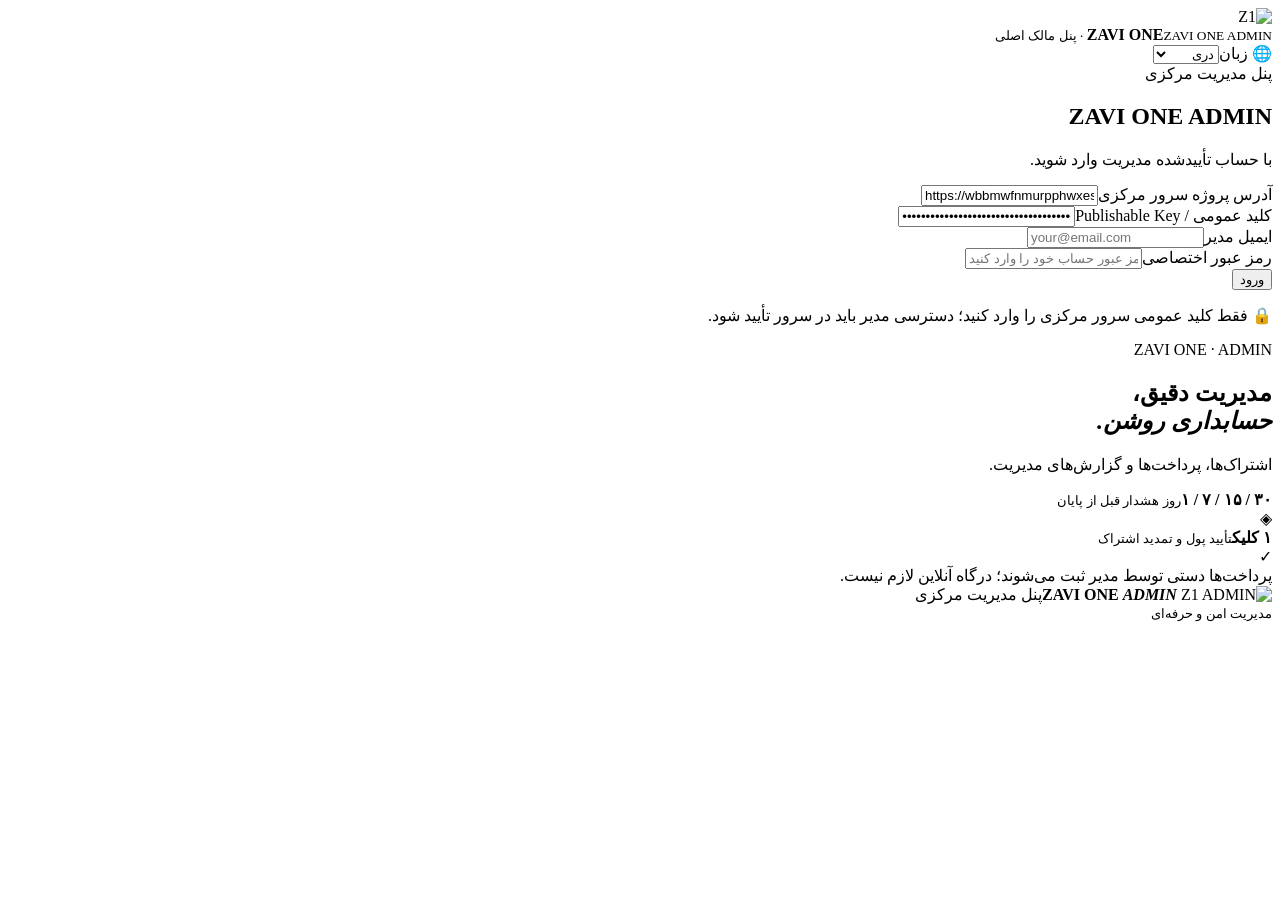
==== apps/admin/index.html @ d84efafa "Import primary ONE and ADMIN entrypoints, WhatsApp, warehouse, trial and Android wrapper sources" ====
<!doctype html><html lang="fa-AF" dir="rtl"><head><script id="zavi-early-language-v30">try{let l=localStorage.getItem("zavi_admin_language_v18");if(!["en","ps-AF","fa-AF"].includes(l))l="fa-AF";document.documentElement.lang=l;document.documentElement.dir=l==="en"?"ltr":"rtl";document.documentElement.setAttribute("data-zavi-lang",l)}catch(_){}</script><script id="zavi-theme-bootstrap-v29">try{document.documentElement.setAttribute("data-zavi-theme",localStorage.getItem("zavi_theme_preference_v29")==="dark"?"dark":"light")}catch(e){document.documentElement.setAttribute("data-zavi-theme","light")}</script><link rel="stylesheet" href="./zavi-i18n-v22.css?v=26.0"><meta charset="utf-8"><meta name="viewport" content="width=device-width,initial-scale=1,viewport-fit=cover"><meta name="theme-color" content="#06142d"><meta name="description" content="پنل مدیریت اشتراک ZAVI ONE برای مالک برند"><title>ZAVI ONE ADMIN | مدیریت اشتراک و درآمد</title><link rel="icon" href="./icon.png"><link rel="manifest" href="./manifest.webmanifest"><link rel="stylesheet" href="./style.css"><link rel="stylesheet" href="./graphic-v24-1.css?v=2416"><link rel="stylesheet" href="./zavi-graphic-refresh.css?v=3"><link rel="stylesheet" href="./neon-admin-v47.css?v=53-neon"><link rel="stylesheet" href="./zavi-android-v5-fix.css?v=8-visibility-corrected" data-zavi-mobile="v5">
<link rel="stylesheet" href="./zavi-android-v6-fix.css?v=8-login-base" data-zavi-mobile="v6">
<link rel="stylesheet" href="./zavi-android-v7-fix.css?v=7-modal-hidden" data-zavi-mobile="v7">
<style id="zavi-login-visibility-critical">[hidden],#modalBg[hidden],#appScreen[hidden],#authScreen[hidden]{display:none!important}#modalBg[hidden]{visibility:hidden!important;pointer-events:none!important}</style>
<link rel="stylesheet" href="./zavi-android-v8-login-fix.css?v=8-direct-login" data-zavi-mobile="v8">
<link rel="stylesheet" href="./zavi-admin-services-v15.css?v=15" media="all">
<link rel="stylesheet" href="./zavi-dark-executive-v18.css?v=18">
<link rel="stylesheet" href="./zavi-release-polish-v19.css?v=18.1"><link rel="stylesheet" href="./zavi-dark-executive-v23.css?v=23.1"><link rel="stylesheet" href="./zavi-theme-v29.css?v=29.0"><link rel="stylesheet" href="./zavi-final-light-v30.css?v=30.0"><link rel="stylesheet" href="./zavi-light-production-v31.css?v=31.0" />
<link rel="stylesheet" href="./zavi-light-hotfix-v32.css?v=32.0" />
<link rel="stylesheet" href="./zavi-light-finish-v33.css?v=33.1" />

<!-- V34 readable Arabic-script type (offline-safe local font fallback). -->
<link rel="preconnect" href="https://fonts.googleapis.com" crossorigin>
<link rel="preconnect" href="https://fonts.gstatic.com" crossorigin>
<link rel="stylesheet" href="https://fonts.googleapis.com/css2?family=Estedad:wght@400;500;600;700;800;900&family=Vazirmatn:wght@400;500;600;700;800;900&display=swap">
<link rel="stylesheet" href="./zavi-light-studio-v34.css?v=34.0">

<link rel="stylesheet" href="./zavi-signature-v35.css?v=35.0">
<link rel="stylesheet" href="./zavi-premium-v37.css?v=37.0"><link rel="stylesheet" href="./zavi-layout-contrast-v40.css?v=40.0"><link rel="stylesheet" href="./zavi-admin-v41-readable.css?v=41.2"><link rel="stylesheet" href="./zavi-studio-admin-v637.css?v=63.7"><link rel="stylesheet" href="./zavi-admin-polish-v638.css?v=63.8"><link rel="stylesheet" href="./zavi-admin-premium-v639.css?v=63.9"><link rel="stylesheet" href="./zavi-admin-finish-v640.css?v=64.0"><link rel="stylesheet" href="./zavi-admin-studio-v642.css?v=64.2"><link rel="stylesheet" href="./zavi-admin-comfort-v643.css?v=64.3"><link rel="stylesheet" href="./zavi-admin-experience-v645.css?v=64.5"><link rel="stylesheet" href="./zavi-v659-admin.css?v=65.9"><link rel="stylesheet" href="./zavi-admin-next-v1.css?v=1.0"><link rel="stylesheet" href="./zavi-admin-theme-v11.css?v=1.1">
<link rel="stylesheet" href="./zavi-admin-v143-a11y.css?v=1.4.3"><link rel="stylesheet" href="./zavi-admin-renewal-hotfix-v144.css?v=1.4.4"><link rel="stylesheet" href="./zavi-luxe-safe-v2.css?v=2.0"><link rel="stylesheet" href="./zavi-web-responsive-v1.css?v=20261024-1"><link rel="stylesheet" href="./zavi-entry-appearance.css"><link rel="stylesheet" href="./zavi-dual-command-v6605.css?v=source-parity-1"><link rel="stylesheet" href="./zavi-three-sizes-v6588.css?v=1"><link rel="stylesheet" href="./zavi-landscape-v6589.css?v=1"><link rel="stylesheet" href="./zavi-mobile-rescue-v6590.css?v=1"><link rel="stylesheet" href="./zavi-admin-ipad-v1438.css?v=1"><link rel="stylesheet" href="./zavi-admin-theme-congrats-v1440.css?v=1"><link rel="stylesheet" href="./zavi-clean-professional-v1458.css?v=1" data-zavi-preserve-features="true">
</head><body>
<div id="toast" aria-live="polite"></div>
<div id="authScreen" class="auth-wrapper"><section class="auth-card"><div class="auth-logo"><img src="./icon.png" alt="Z1"><div><strong>ZAVI <span>ONE</span></strong><small>ZAVI ONE ADMIN · پنل مالک اصلی</small></div></div><div class="admin-auth-language"><label for="zaviAdminAuthLanguage">🌐 <span>زبان</span></label><select id="zaviAdminAuthLanguage" class="zavi-language-picker" aria-label="زبان سیستم"><option value="fa-AF">دری</option><option value="ps-AF">پښتو</option><option value="en">English</option></select></div><div class="eyebrow">پنل مدیریت مرکزی</div><h1>ZAVI ONE ADMIN</h1><p class="hint">با حساب تأییدشده مدیریت وارد شوید.</p><div class="form-group"><label>آدرس پروژه سرور مرکزی</label><input id="cfgUrl" dir="ltr" type="url" placeholder="آدرس سرور اختصاصی"></div><div class="form-group"><label>کلید عمومی / Publishable Key</label><input id="cfgKey" dir="ltr" type="password" placeholder="sb_publishable_..."></div><div class="form-row"><div class="form-group"><label>ایمیل مدیر</label><input id="authEmail" dir="ltr" type="email" placeholder="your@email.com"></div><div class="form-group"><label for="authPassword">رمز عبور اختصاصی</label><input id="authPassword" dir="ltr" type="password" autocomplete="current-password" minlength="8" placeholder="رمز عبور حساب خود را وارد کنید"></div></div><button id="loginBtn" class="button primary full" type="button">ورود</button><div class="auth-actions"><button class="button ghost" type="button" id="resumeBtn" hidden>ادامه با حساب ذخیره‌شده</button><button class="button link" type="button" id="demoBtn" hidden>نسخه آزمایشی محلی</button></div><p class="security-note">🔒 فقط کلید عمومی سرور مرکزی را وارد کنید؛ دسترسی مدیر باید در سرور تأیید شود.</p></section><aside class="auth-promo"><div class="promo-glow"></div><div class="capsule">ZAVI ONE · ADMIN</div><h2>مدیریت دقیق،<br><em>حسابداری روشن.</em></h2><p>اشتراک‌ها، پرداخت‌ها و گزارش‌های مدیریت.</p><div class="promo-stat"><div><b>۳۰ / ۱۵ / ۷ / ۱</b><small>روز هشدار قبل از پایان</small></div><span>◈</span></div><div class="promo-stat"><div><b>۱ کلیک</b><small>تأیید پول و تمدید اشتراک</small></div><span>✓</span></div><div class="promo-footer">پرداخت‌ها دستی توسط مدیر ثبت می‌شوند؛ درگاه آنلاین لازم نیست.</div></aside></div>
<div id="appScreen" class="app-shell" hidden><aside class="sidebar"><div class="brand"><img src="./icon.png" alt="Z1"><div><strong>ZAVI <span>ONE</span></strong><small>ONE ADMIN</small></div></div><div class="zavi-v6-menu-scroll" role="region" aria-label="منوی قابل پیمایش">
<p class="sidebar-caption">پنل اختصاصی مدیریت برند</p><nav class="nav"><button data-page="overview" class="nav-item selected"><span>⌂</span> داشبورد</button><button data-page="customers" class="nav-item"><span>▣</span> مدیریت فروشگاه‌ها و اشتراک‌ها</button><button data-page="devices" class="nav-item"><span>▤</span> دستگاه‌های مشتریان</button><button data-page="support" class="nav-item"><span>☏</span> پشتیبانی و تیکت‌ها</button><button data-page="payments" class="nav-item"><span>▣</span> سوابق تمدید</button><button data-page="finance" class="nav-item"><span>▥</span> حسابداری درآمد</button><button data-page="activity" class="nav-item"><span>◷</span> پیگیری و فعالیت‌ها</button><button data-page="health" class="nav-item"><span>♡</span> وضعیت و سلامت سیستم</button><button type="button" id="z24NavOpen" class="nav-item" hidden><span>♧</span> کنترول حساب‌ها و بازیابی رمز</button><button data-page="brand" class="nav-item"><span>♛</span> مدیریت برند</button><button data-page="security" class="nav-item"><span>♙</span> امنیت و دسترسی</button><button data-page="settings" class="nav-item"><span>⚙</span> تنظیمات</button></nav>
</div>
<div class="sidebar-bottom"><div class="zavi-side-secure"><span class="zavi-shield">✓</span><div><b>پنل مدیریت امن</b><small>دسترسی با تأیید سرور</small></div></div><div class="role-badge">◉ &nbsp; حساب مدیر تأییدشده</div><small id="sidebarEmail"></small><button class="logout-btn" id="logoutBtn">خروج از پنل</button></div></aside>
<div class="workspace"><header class="topbar"><div class="top-right"><button id="mobileMenu" class="mobile-menu" type="button">☰</button><div class="breadcrumbs">ZAVI ONE ADMIN <span>›</span> <b id="pageCrumb">نمای کلی</b></div></div><div class="top-actions"><button type="button" class="z11-top-theme" id="z11ThemeToggle" title="تغییر حالت روشن و تیره" aria-label="تغییر حالت روشن و تیره">☀</button><label class="zavi-language-switch" aria-label="Language / زبان / ژبه"><span>🌐</span><select id="zaviAdminLanguage" aria-label="Language"><option value="fa-AF">دری</option><option value="ps-AF">پښتو</option><option value="en">English</option></select></label><span class="live-status"><i></i> <span id="connectionStatus">متصل</span></span><button id="refreshBtn" class="icon-btn" title="تازه‌سازی">↻</button><div class="avatar">Z</div></div></header><main id="view" aria-live="polite"></main><footer>© ZAVI ONE · پنل مدیریت مرکزی · تاریخ امروز: <span id="footerDate"></span></footer></div></div>
<div class="admin-drawer-scrim" id="adminDrawerScrim" hidden></div><nav class="admin-mobile-nav" aria-label="ناوبری موبایل" hidden>
<button type="button" data-page="overview">⌂<span>داشبورد</span></button><button type="button" data-page="customers">▣<span>فروشگاه‌ها</span></button><button type="button" data-page="payments">♛<span>اشتراک‌ها</span></button><button type="button" data-page="support">☏<span>پشتیبانی</span></button><button type="button" id="adminMoreBtn">☰<span>بیشتر</span></button></nav>
<div id="zaviAdminSplash" class="zavi-admin-splash" role="status" aria-live="polite" aria-label="در حال بازشدن ZAVI ONE ADMIN">
 <div class="splash-glow"></div><div class="splash-content"><img src="./z1-admin-official.jpg" alt="Z1 ADMIN" width="128" height="128">
 <strong>ZAVI ONE <em>ADMIN</em></strong><span>پنل مدیریت مرکزی</span><div class="splash-progress"><i></i></div><small>مدیریت امن و حرفه‌ای</small></div>
</div>
<div id="modalBg" class="modal-bg" hidden aria-hidden="true"><section class="modal-card" role="dialog" aria-modal="true" aria-labelledby="modalTitle"><header class="modal-head"><div><span class="eyebrow">ZAVI ONE ADMIN</span><h2 id="modalTitle">تمدید اشتراک مشتری</h2></div><button id="modalClose" class="close-modal">×</button></header><div id="modalBody"></div></section></div>
<script src="./app.js?v=53-dual-cal-v10" defer></script><script src="./receipt-ui.js" defer></script><script src="./admin-portal.js?v=1.4.3-portal" defer></script><script src="./account-control.js?v=1.4.3-stable" defer></script><script src="./device-admin.js?v=52" defer></script><script src="./zavi-admin-services-v15.js?v=15" defer></script><script>if('serviceWorker' in navigator){window.addEventListener('load',()=>navigator.serviceWorker.register('./sw.js').catch(()=>{}))}</script><script src="./zavi-locales-v19.js?v=20.0" defer></script><script src="./zavi-legacy-locale-v19.js?v=20.0" defer></script><script src="./zavi-i18n-v27.js?v=28.0" defer></script><script src="./zavi-i18n-v12-dictionary.js?v=1.2" defer></script><script src="./zavi-i18n-v6541-verified.js?v=1.3" defer></script>
<script src="./zavi-i18n-v22.js?v=1.3" defer></script><script src="./zavi-auto-update-v18.js?v=18" defer></script><script src="./zavi-dual-calendar-v22.js?v=28.0" defer></script><script src="./zavi-theme-v29.js?v=29.0" defer></script>
<script src="./zavi-admin-v41-mobile-tables.js?v=41.1" defer></script><script src="./zavi-update-center-v643.js?v=64.3" defer></script><script src="./zavi-display-digits-v645.js?v=64.5" defer></script><script src="./zavi-admin-next-v1.js?v=1.0" defer></script><script src="./zavi-admin-theme-v11.js?v=1.1" defer></script><script src="./zavi-admin-service-whatsapp-v139.js?v=1.3.9" defer></script><script defer src="./zavi-admin-v140-ui-fixes.js?v=1.4.0"></script><script defer src="./zavi-admin-recovery-v141.js?v=1.4.2"></script><script defer src="./zavi-luxe-safe-v2.js?v=2.0"></script><script defer src="./zavi-web-responsive-v1.js?v=20261024-1"></script><script defer src="./zavi-three-sizes-v6588.js?v=1" data-zavi-app="admin"></script><script defer src="./zavi-landscape-v6589.js?v=1"></script><script defer src="./zavi-mobile-rescue-v6590.js?v=1"></script><script defer src="./zavi-admin-ipad-v1438.js?v=1"></script><script defer src="./zavi-admin-trial7-restored.js?v=1"></script><script defer src="./zavi-admin-renewal-v1439.js?v=1"></script><script defer src="./zavi-admin-congratulations-v1440.js?v=1"></script><script defer src="./zavi-admin-command-v1441.js?v=1"></script><script defer src="./zavi-dual-command-v6605.js?v=source-parity-1" data-zavi-command-app="admin"></script><link rel="stylesheet" href="./zavi-admin-showcase-v1459.css?v=1" data-zavi-showcase="true">
</body></html>
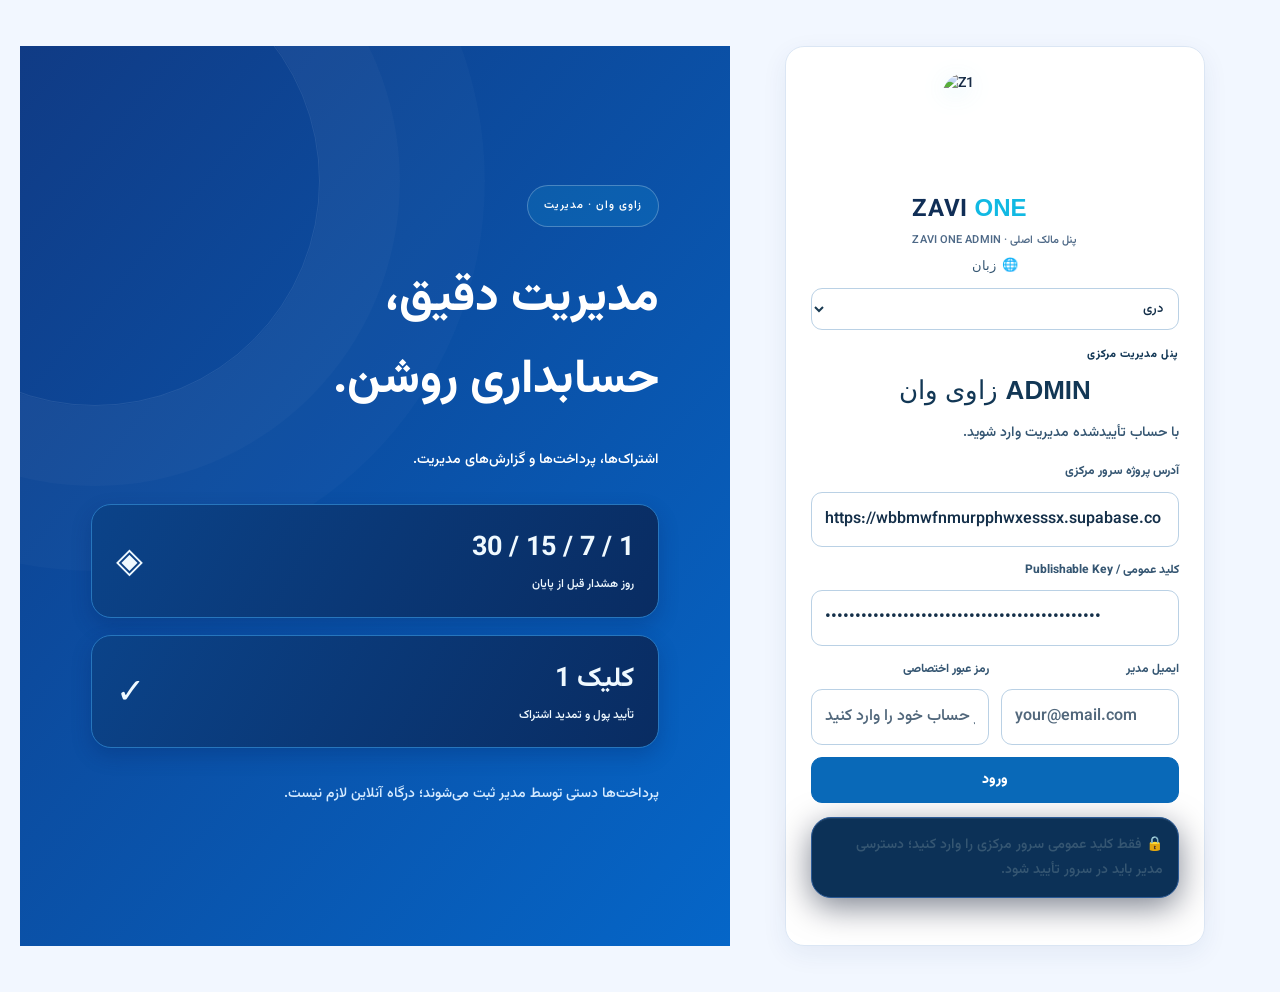
==== commit 6e305c41: "Phase 2: load shared Supabase access and i18n modules in ONE and ADMIN" ====
--- a/apps/admin/index.html
+++ b/apps/admin/index.html
@@ -36,4 +36,5 @@
 <script src="./app.js?v=53-dual-cal-v10" defer></script><script src="./receipt-ui.js" defer></script><script src="./admin-portal.js?v=1.4.3-portal" defer></script><script src="./account-control.js?v=1.4.3-stable" defer></script><script src="./device-admin.js?v=52" defer></script><script src="./zavi-admin-services-v15.js?v=15" defer></script><script>if('serviceWorker' in navigator){window.addEventListener('load',()=>navigator.serviceWorker.register('./sw.js').catch(()=>{}))}</script><script src="./zavi-locales-v19.js?v=20.0" defer></script><script src="./zavi-legacy-locale-v19.js?v=20.0" defer></script><script src="./zavi-i18n-v27.js?v=28.0" defer></script><script src="./zavi-i18n-v12-dictionary.js?v=1.2" defer></script><script src="./zavi-i18n-v6541-verified.js?v=1.3" defer></script>
 <script src="./zavi-i18n-v22.js?v=1.3" defer></script><script src="./zavi-auto-update-v18.js?v=18" defer></script><script src="./zavi-dual-calendar-v22.js?v=28.0" defer></script><script src="./zavi-theme-v29.js?v=29.0" defer></script>
 <script src="./zavi-admin-v41-mobile-tables.js?v=41.1" defer></script><script src="./zavi-update-center-v643.js?v=64.3" defer></script><script src="./zavi-display-digits-v645.js?v=64.5" defer></script><script src="./zavi-admin-next-v1.js?v=1.0" defer></script><script src="./zavi-admin-theme-v11.js?v=1.1" defer></script><script src="./zavi-admin-service-whatsapp-v139.js?v=1.3.9" defer></script><script defer src="./zavi-admin-v140-ui-fixes.js?v=1.4.0"></script><script defer src="./zavi-admin-recovery-v141.js?v=1.4.2"></script><script defer src="./zavi-luxe-safe-v2.js?v=2.0"></script><script defer src="./zavi-web-responsive-v1.js?v=20261024-1"></script><script defer src="./zavi-three-sizes-v6588.js?v=1" data-zavi-app="admin"></script><script defer src="./zavi-landscape-v6589.js?v=1"></script><script defer src="./zavi-mobile-rescue-v6590.js?v=1"></script><script defer src="./zavi-admin-ipad-v1438.js?v=1"></script><script defer src="./zavi-admin-trial7-restored.js?v=1"></script><script defer src="./zavi-admin-renewal-v1439.js?v=1"></script><script defer src="./zavi-admin-congratulations-v1440.js?v=1"></script><script defer src="./zavi-admin-command-v1441.js?v=1"></script><script defer src="./zavi-dual-command-v6605.js?v=source-parity-1" data-zavi-command-app="admin"></script><link rel="stylesheet" href="./zavi-admin-showcase-v1459.css?v=1" data-zavi-showcase="true">
+<script defer src="../../packages/shared/database/supabase-config.js" data-zavi-shared="database"></script><script defer src="../../packages/shared/security/access-contract.js" data-zavi-shared="security"></script><script defer src="../../packages/shared/i18n/language-core.js" data-zavi-shared="i18n"></script>
 </body></html>
--- a/apps/admin/zavi-i18n-v22.css
+++ b/apps/admin/zavi-i18n-v22.css
@@ -0,0 +1,42 @@
+/* V22 readable RTL/LTR typography — no external requests, safe offline. */
+html[data-zavi-lang="fa-AF"],html[data-zavi-lang="ps-AF"]{direction:rtl}
+html[data-zavi-lang="fa-AF"] body,html[data-zavi-lang="fa-AF"] :is(button,input,select,textarea,h1,h2,h3,h4,h5,p,label,span,a,th,td){font-family:Tahoma,"Noto Sans Arabic","Segoe UI",Arial,sans-serif!important;font-size-adjust:from-font;letter-spacing:0!important}
+html[data-zavi-lang="ps-AF"] body,html[data-zavi-lang="ps-AF"] :is(button,input,select,textarea,h1,h2,h3,h4,h5,p,label,span,a,th,td){font-family:"Noto Naskh Arabic",Tahoma,"Noto Sans Arabic",Arial,sans-serif!important;letter-spacing:0!important}
+html[data-zavi-lang="fa-AF"] :is(button,input,select,textarea,p,label,span,th,td,a),html[data-zavi-lang="ps-AF"] :is(button,input,select,textarea,p,label,span,th,td,a){line-height:1.85!important}
+html[data-zavi-lang="fa-AF"] :is(button,input,select,textarea),html[data-zavi-lang="ps-AF"] :is(button,input,select,textarea){min-height:35px}
+html[data-zavi-lang="ps-AF"] :is(p,span,a,td,label,button){line-height:2.05!important}
+html[data-zavi-lang="en"] :is(button,input,select,textarea,h1,h2,h3,p,label,span,a,td,th){font-family:"Segoe UI",system-ui,Arial,sans-serif!important;line-height:1.55}
+html[data-zavi-lang="en"]{direction:ltr}
+html[data-zavi-lang="fa-AF"] .card,html[data-zavi-lang="ps-AF"] .card{word-break:normal;overflow-wrap:break-word}
+html[data-zavi-lang="ps-AF"] :is(.nav-item,.nav-btn,.btn,.button),html[data-zavi-lang="fa-AF"] :is(.nav-item,.nav-btn,.btn,.button){font-size:max(14px,1em)}
+.zavi-date-chip{display:flex;gap:6px;align-items:center;flex-wrap:wrap;max-width:100%;font-size:12px}
+.zavi-date-chip .zavi-date-part{display:flex;gap:6px;align-items:center;border-radius:10px;padding:5px 8px;border:1px solid rgba(88,203,250,.4);white-space:nowrap}
+.zavi-date-chip [dir="auto"]{unicode-bidi:isolate}
+@media(max-width:720px){.zavi-date-chip{font-size:11px;max-width:100%}html[data-zavi-lang="ps-AF"] body{font-size:15px}}
+
+/* V24 typography: prefer legible Arabic UI faces on supported devices. */
+html[data-zavi-lang="fa-AF"] body{font-family:"Noto Sans Arabic UI","Noto Sans Arabic",Tahoma,Arial,sans-serif!important;font-size:15px;}
+html[data-zavi-lang="ps-AF"] body{font-family:"Noto Naskh Arabic","Noto Sans Arabic",Tahoma,Arial,sans-serif!important;font-size:16px;}
+html[data-zavi-lang="fa-AF"] :is(button,select,input,textarea),html[data-zavi-lang="ps-AF"] :is(button,select,input,textarea){letter-spacing:normal!important;min-height:40px;}
+html[data-zavi-lang="fa-AF"] :is(p,button,label,td,th),html[data-zavi-lang="ps-AF"] :is(p,button,label,td,th){line-height:1.85!important;}
+html[data-zavi-lang="ps-AF"] :is(p,span,button,label,td,th){line-height:2!important;}
+html[data-zavi-lang="en"] body{font-family:Inter,"Segoe UI",Arial,system-ui,sans-serif!important;}
+
+/* International LTR and Pashto controls; scoped to the existing theme. */
+html[data-zavi-lang="en"] #z24Root{direction:ltr!important;text-align:left!important}
+html[data-zavi-lang="en"] #z24Root :is(.v24-table,th,td){text-align:left!important}
+html[data-zavi-lang="en"] :is(.zavi-date-chip,.zavi-date-settings){direction:ltr}
+html[data-zavi-lang="en"] :is(.card,.panel,.settings-card){text-align:start}
+html[data-zavi-lang="fa-AF"] #z24Root,html[data-zavi-lang="ps-AF"] #z24Root{direction:rtl!important}
+html[data-zavi-lang="en"] input:is([type="tel"],[type="email"],[type="url"],[type="number"]){direction:ltr}
+.zavi-dual-inline{display:inline-flex;gap:.4em;flex-wrap:wrap;align-items:center;unicode-bidi:isolate;max-width:100%}
+.zavi-dual-inline small{opacity:.78;font-size:.78em}
+.zavi-date-preview{display:block;font-size:12px;line-height:1.7;padding:5px 8px;margin-top:5px;border-radius:9px;color:inherit;border:1px solid rgba(88,203,250,.32);background:rgba(93,181,229,.07);direction:auto}
+.zavi-date-settings{display:flex;align-items:center;justify-content:space-between;flex-wrap:wrap;gap:12px;margin-bottom:12px}
+.zavi-date-settings p{margin:0}
+
+/* V26: language selector is accessible directly in the ADMIN login card. */
+.admin-auth-language{display:flex;justify-content:center;align-items:center;gap:10px;flex-wrap:wrap;margin:4px 0 15px;font-size:13px}
+.admin-auth-language label{display:inline-flex;gap:6px;align-items:center}
+.admin-auth-language select{min-width:135px;min-height:38px;padding:6px 11px;border-radius:10px;border:1px solid rgba(123,190,246,.42);background:#11325a;color:#eaf9ff;outline-offset:2px}
+html[data-zavi-lang=en] .admin-auth-language{direction:ltr}
--- a/apps/admin/style.css
+++ b/apps/admin/style.css
@@ -0,0 +1,50 @@
+:root{--navy:#073d61;--navy2:#092d50;--cyan:#06b5ca;--line:#e5edf5;--bg:#f4f8fc;--ink:#16304a;--muted:#71839a;--soft:#e9f8fa;--shadow:0 14px 45px rgba(25,60,92,.09)}*{box-sizing:border-box}body{margin:0;background:var(--bg);color:var(--ink);font-family:Tahoma,"Noto Sans Arabic",Arial,sans-serif;font-size:14px}button,input,select,textarea{font:inherit}button{cursor:pointer}button:disabled{opacity:.5;cursor:not-allowed}[hidden]{display:none!important}input,select,textarea{width:100%;border:1px solid #d9e5ef;border-radius:12px;padding:12px 13px;background:#fff;outline:none;color:var(--ink)}input:focus,select:focus,textarea:focus{border-color:#22c2cd;box-shadow:0 0 0 3px rgba(0,189,209,.12)}.auth-wrapper{min-height:100vh;display:grid;grid-template-columns:minmax(300px,530px) minmax(270px,1fr);gap:0;background:#fff}.auth-card{max-width:530px;width:100%;padding:clamp(28px,5vw,70px);margin:auto}.auth-logo,.brand{display:flex;align-items:center;gap:12px;direction:ltr;justify-content:flex-end}.auth-logo img{width:56px;height:56px;object-fit:contain}.auth-logo strong,.brand strong{font-size:26px;letter-spacing:.6px}.auth-logo strong span,.brand strong span{color:var(--cyan)}.auth-logo small,.brand small{display:block;font-size:11px;color:var(--muted);text-align:right}.eyebrow{font-size:11px;letter-spacing:.6px;color:#0798ac;font-weight:800}.auth-card .eyebrow{margin-top:44px}.auth-card h1{font-size:30px;line-height:1.5;margin:12px 0}.hint{line-height:2;color:var(--muted);margin-bottom:30px}.form-group{margin-bottom:17px}.form-group label{display:block;font-weight:750;font-size:12px;margin-bottom:9px}.form-row{display:grid;grid-template-columns:1fr 1fr;gap:12px}.button{border:0;background:#edf3f9;color:#163d57;padding:12px 17px;border-radius:12px;font-weight:bold;transition:.17s}.button:hover{filter:brightness(.97)}.button.primary{background:linear-gradient(115deg,#063f6e,#07b8cd);color:white;box-shadow:0 8px 20px rgba(0,146,183,.18)}.button.full{width:100%;padding:15px}.button.link{background:transparent;color:#087aab}.button.ghost{background:#fff;border:1px solid #d9e5ef}.button.danger{background:#feeef0;color:#bb3344}.auth-actions{text-align:center;margin-top:10px}.security-note{font-size:12px;color:#698398;background:#f3f7fa;border:1px solid var(--line);line-height:1.9;padding:15px;border-radius:13px}.auth-promo{position:relative;overflow:hidden;background:radial-gradient(ellipse at 70% 18%,#087ca0 0,#06547c 27%,#082d54 73%);color:#fff;padding:10%;display:flex;flex-direction:column;justify-content:center;min-height:100vh}.promo-glow{position:absolute;width:450px;height:450px;border-radius:100%;border:1px solid rgba(255,255,255,.09);left:-150px;top:-90px;box-shadow:0 0 0 80px rgba(255,255,255,.025),0 0 0 165px rgba(255,255,255,.018)}.capsule{align-self:flex-start;background:rgba(255,255,255,.13);border:1px solid rgba(255,255,255,.25);border-radius:22px;padding:10px 16px;font-size:11px;letter-spacing:1px}.auth-promo h2{font-size:clamp(34px,5vw,66px);line-height:1.5;margin:30px 0 12px}.auth-promo h2 em{font-style:normal;color:#56e0ee}.auth-promo>p{line-height:2.2;max-width:580px;color:#cee6f5}.promo-stat{border:1px solid rgba(255,255,255,.22);padding:20px 24px;margin-top:17px;display:flex;justify-content:space-between;align-items:center;border-radius:18px;background:rgba(255,255,255,.08);backdrop-filter:blur(8px)}.promo-stat b{font-size:27px;display:block;direction:ltr;text-align:right}.promo-stat small{color:#c9eaf4}.promo-stat>span{font-size:35px;color:#78e8f1}.promo-footer{margin-top:34px;color:#c2dce8}.app-shell{min-height:100vh;display:flex}.sidebar{width:246px;flex-shrink:0;background:linear-gradient(180deg,#092f55,#082745);color:#dcebf6;min-height:100vh;position:fixed;inset:0 0 0 auto;display:flex;flex-direction:column;padding:27px 15px;z-index:20}.brand{justify-content:flex-start;direction:ltr;padding:0 12px}.brand img{width:43px;height:43px}.brand strong{color:#fff;font-size:21px}.brand small{color:#8fb5d1}.sidebar-caption{font-size:11px;color:#8eb0c7;padding:19px 13px}.nav{display:grid;gap:5px}.nav-item{background:transparent;color:#c5d7e6;border:0;border-radius:12px;text-align:right;padding:14px;font-size:13px;font-weight:600}.nav-item span{font-size:20px;display:inline-block;vertical-align:middle;width:25px}.nav-item:hover,.nav-item.selected{background:linear-gradient(95deg,#0c6185,#0e97ac);color:white}.sidebar-bottom{margin-top:auto;border-top:1px solid rgba(255,255,255,.14);padding:20px 10px;overflow-wrap:anywhere}.sidebar-bottom small{color:#86a9c0;display:block;margin-top:12px;direction:ltr;text-align:right}.role-badge{font-size:11px;color:#a5efde}.logout-btn{display:block;background:rgba(255,255,255,.09);border:0;color:white;width:100%;border-radius:9px;padding:10px;margin-top:15px}.workspace{width:calc(100% - 246px);margin-right:246px;min-width:0}.topbar{height:76px;background:#fff;border-bottom:1px solid var(--line);display:flex;align-items:center;justify-content:space-between;padding:0 31px}.top-right,.top-actions{display:flex;align-items:center;gap:14px}.breadcrumbs{color:#93a6b9;letter-spacing:.3px;direction:ltr}.breadcrumbs b{color:var(--ink);direction:rtl}.breadcrumbs span{padding:0 10px;color:#cad5dd}.live-status{background:#ecf9f3;border-radius:30px;padding:9px 12px;color:#168057;font-size:12px}.live-status i{display:inline-block;width:7px;height:7px;background:#14bc82;border-radius:50%;margin-left:5px}.icon-btn,.mobile-menu{border:1px solid var(--line);background:white;width:35px;height:35px;border-radius:10px;font-size:20px;color:#28536b}.mobile-menu{display:none}.avatar{background:#ddecff;color:#2051af;font-weight:850;width:35px;height:35px;display:grid;place-items:center;border-radius:50%}main{max-width:1650px;padding:32px 34px;margin:auto;min-height:calc(100vh - 132px)}footer{color:#8ba0ae;text-align:center;font-size:11px;padding:24px}.page-head{display:flex;align-items:center;justify-content:space-between;gap:16px;margin-bottom:25px;flex-wrap:wrap}.page-head h1{font-size:25px;margin:7px 0 4px}.page-head p{color:var(--muted);margin:0;line-height:1.9}.page-actions{display:flex;gap:10px;flex-wrap:wrap}.demo-banner{background:#fff5de;color:#7c5707;border:1px solid #f5d995;padding:13px 20px;border-radius:12px;margin-bottom:20px;font-weight:bold}.metric-grid{display:grid;grid-template-columns:repeat(4,minmax(0,1fr));gap:15px;margin-bottom:22px}.metric{background:white;border:1px solid var(--line);border-radius:18px;padding:22px;min-height:148px;box-shadow:var(--shadow)}.metric-icon{float:left;background:#e7faff;color:#05a1b4;border-radius:14px;font-size:22px;padding:9px}.metric .label{color:#7c8da3;font-size:12px}.metric strong{display:block;font-size:29px;direction:ltr;text-align:right;margin-top:22px}.metric small{color:#88a0b2}.metric.warn .metric-icon{background:#fff4e6;color:#e79a20}.metric.alert .metric-icon{background:#ffedf2;color:#d84d69}.panel{background:#fff;border-radius:18px;padding:23px;border:1px solid var(--line);box-shadow:var(--shadow);margin-bottom:20px}.panel-heading{display:flex;justify-content:space-between;align-items:center;margin-bottom:17px;gap:10px}.panel-heading h2{margin:0;font-size:17px}.subtle{color:var(--muted)}.toolbar{display:flex;gap:12px;align-items:center;flex-wrap:wrap}.toolbar input{max-width:350px}.toolbar select{max-width:180px}.data-table{width:100%;border-collapse:collapse;text-align:right;white-space:nowrap}.data-table th{background:#f7fafe;color:#7a8da2;font-size:11px;font-weight:800;padding:15px 13px}.data-table td{border-bottom:1px solid #eff3f7;padding:15px 13px;font-size:12px}.data-table tbody tr:hover{background:#f8fbff}.data-table td small{display:block;color:#98a9b7;margin-top:5px;direction:ltr;text-align:right}.table-scroll{overflow-x:auto}.status{font-weight:800;border-radius:30px;padding:7px 12px;font-size:11px;white-space:nowrap}.status.active{background:#e6f9ef;color:#15885d}.status.expired{background:#fdebf0;color:#cd425b}.status.warning{background:#fff4db;color:#ae7618}.status.pending{background:#eff3f7;color:#7b889c}.status.suspended{background:#f3ecfe;color:#7756ac}.tag{background:#eff6fc;border-radius:8px;padding:6px 9px;color:#50748f;font-size:11px}.action-cell{display:flex;gap:5px}.action-cell .button{padding:8px 12px;font-size:11px}.empty{text-align:center;color:#71889c;line-height:2.2;padding:50px}.overview-cols{display:grid;grid-template-columns:1.4fr .9fr;gap:18px}.steps{display:grid;gap:12px}.step{display:flex;align-items:center;gap:13px;padding:12px 0;border-bottom:1px solid var(--line)}.step .step-number{width:33px;height:33px;border-radius:12px;background:#e5f7ff;color:#0996b4;display:grid;place-items:center;font-weight:900}.step span{line-height:1.9}.timeline-item{display:flex;align-items:center;justify-content:space-between;border-bottom:1px solid var(--line);padding:14px 2px;gap:20px}.timeline-item strong{display:block;font-size:12px;margin-bottom:8px}.timeline-item small{color:var(--muted)}.modal-bg{position:fixed;inset:0;z-index:70;background:rgba(3,28,53,.66);display:grid;place-items:center;padding:16px}.modal-card{background:#fff;max-width:615px;width:100%;max-height:92vh;overflow-y:auto;border-radius:22px;box-shadow:0 30px 100px #0004;padding:25px}.modal-head{display:flex;justify-content:space-between;align-items:center;margin-bottom:21px}.modal-head h2{margin:5px 0}.close-modal{background:#edf3f8;border:0;width:32px;height:32px;border-radius:9px;font-size:26px}.receipt-preview{background:linear-gradient(100deg,#effbff,#f7fcff);border:1px solid #caeff5;border-radius:14px;padding:17px;margin-bottom:18px;line-height:2}.receipt-preview strong{font-size:18px}.modal-actions{display:flex;gap:12px;flex-wrap:wrap;margin-top:18px}.modal-actions button{flex:1}.form-helper{font-size:11px;color:#8093a7;line-height:1.9}.mini-box{padding:16px;border-radius:13px;background:#f5f8fb;margin-bottom:12px}.mini-box code{direction:ltr;display:block;overflow-wrap:anywhere;text-align:left}.mobile-drawer .sidebar{display:flex!important}#toast{position:fixed;left:18px;bottom:22px;z-index:99;pointer-events:none;max-width:450px}.toast{background:#092d4c;color:white;padding:15px 20px;border-radius:12px;margin-top:8px;box-shadow:0 15px 40px #10293e4a}.toast.error{background:#a52b45}.notice{line-height:2;color:#657c8e;background:#f2f8fc;border:1px solid #dcecf6;border-radius:15px;padding:20px;margin-top:20px}.notice.warn{background:#fff9e8;border-color:#f4e0a3;color:#836414}.small-muted{color:#8195a9;font-size:11px}.chart-box{display:flex;align-items:end;gap:12px;height:220px;padding-top:22px}.chartbar{flex:1;background:linear-gradient(#05b7d0,#0b629f);border-radius:11px 11px 3px 3px;min-height:2px;position:relative}.chartbar span{position:absolute;top:-25px;left:0;right:0;text-align:center;font-size:10px;color:#5f7f92}.chartbar small{position:absolute;bottom:-25px;left:0;right:0;text-align:center;font-size:10px;color:#6a8292}@media(max-width:1100px){.metric-grid{grid-template-columns:repeat(2,1fr)}.overview-cols{grid-template-columns:1fr}.auth-wrapper{grid-template-columns:1fr}.auth-promo{min-height:auto;padding:50px}.auth-card{max-width:640px}.auth-promo h2{font-size:36px}}@media(max-width:760px){.sidebar{width:265px;transform:translateX(105%);box-shadow:0 0 25px #0003;transition:transform .23s}.mobile-drawer .sidebar{transform:translateX(0)}.workspace{margin-right:0;width:100%}.topbar{height:64px;padding:0 13px}.mobile-menu{display:block}.breadcrumbs{font-size:11px}.top-actions{gap:8px}.live-status{font-size:10px}.avatar{display:none}main{padding:23px 14px}.metric-grid{gap:10px}.metric{padding:16px;min-height:138px}.metric strong{font-size:24px}.panel{padding:16px}.page-head h1{font-size:21px}.page-head p{font-size:12px}.form-row{grid-template-columns:1fr}.auth-card{padding:25px}.auth-promo{display:none}.modal-card{padding:17px}}
+
+/* ZAVI ONE ADMIN v21.1 — typography readability */
+body{font-size:15px;line-height:1.85}
+.nav-item,.button,.form-group input,.form-group select,.form-group textarea{font-size:15px}
+.data-table th,.data-table td,.metric .label,.timeline-item strong,.form-helper,.security-note{font-size:14px}
+.panel-heading h2{font-size:19px}
+.small-muted,.subtle,.tag,.status,.role-badge,.sidebar-caption{font-size:13px}
+@media(max-width:760px){body{font-size:15px}.data-table td,.data-table th{font-size:14px}}
+
+/* ZAVI PRO ADMIN 22 — finance / professional RTL interface */
+.finbar{display:flex;align-items:center;gap:20px;flex-wrap:wrap;justify-content:space-between;background:linear-gradient(110deg,#ecfbff,#f7faff)}
+.finbar small{display:block;color:#71859e;margin-top:7px}.finbar select{max-width:175px;min-width:140px;font-size:17px;font-weight:800}.fin-date{background:white;border:1px solid #deecf7;border-radius:12px;padding:10px 15px;font-weight:700}
+.fin-cards{display:grid;grid-template-columns:repeat(4,minmax(0,1fr));gap:14px;margin:12px 0 24px}
+.fin-metric{background:#fff;border:1px solid #e0eaf5;border-radius:20px;padding:21px;box-shadow:0 5px 24px #092c4e0b;min-height:139px}
+.fin-metric span{display:block;color:#617e98;font-weight:800;font-size:13px;line-height:1.65}
+.fin-metric strong{display:block;font-size:23px;color:#092e50;margin-top:15px;text-align:right;direction:ltr}
+.fin-metric small{font-size:11px;color:#8da1b3;line-height:1.7;display:block;margin-top:8px}
+.fin-metric.accent{background:linear-gradient(118deg,#075b86,#0a9fb6);color:white;border-color:transparent}
+.fin-metric.accent span,.fin-metric.accent strong,.fin-metric.accent small{color:white}
+.fin-grid{display:grid;grid-template-columns:repeat(2,minmax(0,1fr));gap:20px;align-items:start}
+.fin-form{display:grid;grid-template-columns:repeat(2,minmax(0,1fr));gap:11px}
+.fin-form label{display:flex;flex-direction:column;gap:6px;color:#536f86;font-size:13px;font-weight:700;line-height:1.65}
+.fin-form input,.fin-form select{background:#fff;border:1px solid #dbe8f2;border-radius:11px;padding:13px;min-width:0;width:100%;font:inherit;color:#122e4d}
+.fin-form input:focus,.fin-form select:focus{outline:2px solid #74d9e9}
+.fin-form .button{min-height:46px}.fin-full{grid-column:1/-1}.fin-hr{border:0;border-top:1px solid #e5edf5;margin:21px 0}
+.fin-help{background:#f2faff;border:1px solid #d8edf4;color:#547f96;padding:13px;border-radius:12px;font-size:12px;line-height:1.9}
+.fin-small{padding:5px 9px!important;font-size:12px!important}
+@media(max-width:1400px){.fin-cards{grid-template-columns:repeat(3,minmax(0,1fr))}}
+@media(max-width:1020px){.fin-cards{grid-template-columns:repeat(2,minmax(0,1fr))}.fin-grid{grid-template-columns:1fr}}
+@media(max-width:550px){.fin-cards{grid-template-columns:1fr 1fr;gap:8px}.fin-metric{padding:13px;min-height:120px}.fin-metric strong{font-size:17px}.fin-form{grid-template-columns:1fr}.fin-form label{grid-column:1/-1}.finbar{gap:9px}.finbar select{flex:1}}
+
+.fin-chart{display:grid;grid-template-columns:repeat(6,minmax(0,1fr));align-items:end;height:235px;gap:18px;padding:16px 12px 4px}
+.fin-chart-col{height:100%;display:flex;flex-direction:column;align-items:center;min-width:0;gap:8px}
+.fin-chart-col>span{font-size:10px;color:#5e7b91;white-space:nowrap;direction:ltr}
+.fin-chart-rail{flex:1;width:100%;max-width:100px;display:flex;align-items:end;background:#f3f8fc;border-radius:10px 10px 3px 3px;min-height:80px;overflow:hidden}
+.fin-chart-rail>div{width:100%;background:linear-gradient(0deg,#0c619e,#13c2d7);border-radius:10px 10px 0 0;min-height:2px;transition:height .2s}
+.fin-chart-col small{font-size:12px;font-weight:700;color:#56738b;white-space:nowrap}
+@media(max-width:550px){.fin-chart{gap:6px;height:170px;padding:10px 0}.fin-chart-col>span{font-size:7px}.fin-chart-col small{font-size:10px}}
+
+/* v23.1: never reveal the reconnect action when no saved session exists */
+[hidden]{display:none!important}
+
+/* V10: compact two-calendar subscription dates in tables, modals and mobile. */
+.zavi-v10-date{display:inline-flex;flex-direction:column;align-items:flex-start;gap:4px;min-width:150px;direction:rtl;text-align:right;line-height:1.7;font-size:12px;color:#e8f7ff}
+.zavi-v10-date>span{display:block;white-space:nowrap}
+.zavi-v10-date small{color:#82ddea;font-size:10px;font-weight:650;margin-left:5px}
+.data-table td .zavi-v10-date{min-width:160px}
+#modalBody .zavi-v10-date{vertical-align:middle;margin:3px 2px 5px}
+@media(max-width:760px){.zavi-v10-date{font-size:11px;min-width:145px}.zavi-v10-date small{font-size:10px}}
--- a/apps/admin/graphic-v24-1.css
+++ b/apps/admin/graphic-v24-1.css
@@ -0,0 +1,16 @@
+/* ZAVI ONE visual language — ADMIN V24.1. CSS-only redesign; all existing DOM IDs and backend calls preserved. */
+:root{--navy:#092b55;--navy2:#061c3a;--cyan:#008df6;--line:#dce8f6;--bg:#eff5fd;--ink:#10294e;--muted:#647c9c;--soft:#e7f6ff;--shadow:0 8px 28px rgba(20,62,123,.085)}
+body{background:linear-gradient(135deg,#eaf4ff 0%,#f6faff 55%,#eaf4fd 100%);color:var(--ink);font-family:Tahoma,'Noto Sans Arabic',Arial,sans-serif}
+.sidebar{width:258px;background:linear-gradient(165deg,#061a39 0%,#092e59 50%,#051c3b 100%);border-left:1px solid #215080;padding:20px 12px;box-shadow:-5px 0 26px #072b4a20}
+.brand{padding:12px 10px 18px;border-radius:17px;background:#06172e80;gap:10px;justify-content:center}.brand img{width:48px;height:48px;filter:drop-shadow(0 4px 8px #009bff60)}.brand strong{font-size:22px;white-space:nowrap}.brand strong span{color:#f4faff}.brand small{font-size:11px;color:#99b9e4}.sidebar-caption{text-align:center;color:#91b9e3;font-size:12px;padding:14px 6px 17px}
+.nav{gap:7px}.nav-item{min-height:48px;display:flex;align-items:center;gap:10px;border:1px solid transparent;border-radius:12px;color:#e0eafb;font-size:14px;padding:11px 14px;transition:background .2s,transform .2s}.nav-item span{width:29px;font-size:23px;text-align:center}.nav-item:hover{background:#1a5386;color:white;transform:translateX(-2px)}.nav-item.selected{background:linear-gradient(115deg,#0787ff,#0068e8);box-shadow:0 9px 22px #0077f445;border-color:#58b2ff55;color:#fff}
+.sidebar-bottom{padding:13px 5px 6px}.zavi-side-secure{display:flex;align-items:center;gap:11px;padding:13px 10px;border:1px solid #75c8ff60;background:linear-gradient(120deg,#ebfbff,#b9e7ff);color:#08744e;border-radius:14px;margin-bottom:13px}.zavi-shield{display:grid;place-items:center;width:33px;height:33px;border-radius:50%;background:#00b36f;color:#fff;font-size:22px;box-shadow:0 5px 13px #00a96966}.zavi-side-secure b{display:block;font-size:13px}.zavi-side-secure small{display:block!important;color:#466b8b!important;font-size:10px!important;margin:2px 0!important}.role-badge{font-size:12px;color:#b6e9df}.logout-btn{background:#ffffff16;border:1px solid #ffffff22;padding:12px;border-radius:11px}
+.workspace{margin-right:258px;width:calc(100% - 258px)}.topbar{height:72px;background:linear-gradient(105deg,#102f5a,#163e73);color:#fff;border:0;box-shadow:0 3px 12px #0d376021}.breadcrumbs,.breadcrumbs b{color:#f4f8ff}.breadcrumbs span{color:#69c9ff}.icon-btn{background:#ffffff15;color:#fff;border:1px solid #ffffff35;border-radius:12px}.avatar{background:linear-gradient(130deg,#149bff,#0059dc);box-shadow:0 5px 12px #008dff55;color:#fff}.live-status{background:#ffffff16;border:1px solid #ffffff25;border-radius:30px;padding:8px 12px;color:#f4fffe}.live-status i{background:#00e18d;box-shadow:0 0 0 4px #00d38830}
+main{padding:25px 26px;max-width:1700px;margin:auto}.page-head{margin-bottom:22px}.page-head h1{font-size:27px;color:#102f5b}.page-head p{color:#6a83a3}
+.metric-grid{gap:15px}.metric,.fin-metric{border:1px solid #dce9f8;background:linear-gradient(135deg,#fff,#f9fcff);border-radius:17px;box-shadow:0 5px 17px #0c3d7710;position:relative;overflow:hidden}.metric:before,.fin-metric:before{content:'';position:absolute;right:0;top:0;bottom:0;width:4px;background:linear-gradient(#009dff,#00d0b2)}.metric:nth-child(2):before,.fin-metric:nth-child(2):before{background:linear-gradient(#fe3d6e,#ff9b57)}.metric:nth-child(3):before,.fin-metric:nth-child(3):before{background:linear-gradient(#8950ff,#ba7dff)}.metric:nth-child(4):before,.fin-metric:nth-child(4):before{background:linear-gradient(#ff9500,#ffbf52)}.metric-icon{background:linear-gradient(130deg,#149eff,#0068f0);color:#fff;border-radius:13px;box-shadow:0 8px 16px #087de438}.metric.warn .metric-icon{background:linear-gradient(130deg,#ffad2c,#ff8000);color:#fff}.metric.alert .metric-icon{background:linear-gradient(130deg,#ff5a7c,#fa285b);color:#fff}.metric strong{font-size:30px;color:#0b2d56}.metric .label{font-weight:700;color:#4f7098}
+.panel{border:1px solid #dce8f8;background:#ffffffed;border-radius:18px;box-shadow:0 6px 23px #0c3d7710}.panel-heading h2{color:#0b2c54}.button{border-radius:11px;transition:transform .15s,box-shadow .15s}.button:hover:not(:disabled){transform:translateY(-1px)}.button.primary{background:linear-gradient(115deg,#006cf5,#0d9bff);box-shadow:0 7px 17px #168bff36}.button.danger{background:#ffedf0;color:#d52a4d}.button.ghost{background:#f1f7ff;border-color:#d9e7fa;color:#1767ad}.data-table{border-collapse:separate;border-spacing:0}.data-table th{background:#eaf3ff;color:#234773;font-size:12px;border-top:1px solid #d9e8fa;border-bottom:1px solid #d9e8fa}.data-table td{border-bottom:1px solid #e5effa}.data-table tbody tr:nth-child(even){background:#f9fcff}.data-table tbody tr:hover{background:#eaf5ff}.status.active{background:#e5fff0;color:#00884f}.status.warning{background:#fff3df;color:#a76b00}.status.expired{background:#ffe9ee;color:#c91c48}.chartbar{background:linear-gradient(0deg,#0071e9,#18c5ed)}.fin-chart-rail>div{background:linear-gradient(0deg,#0071e9,#15c6e9)}
+input,select,textarea{border-color:#d5e5f8;border-radius:11px;background:#fff}input:focus,select:focus,textarea:focus{border-color:#0a91ff;box-shadow:0 0 0 3px #0a91ff19}.modal-bg{background:#061e3cc9;backdrop-filter:blur(5px)}.modal-card{border-radius:22px;border:1px solid #e5effc}.modal-head{border-bottom:1px solid #e6eff9;padding-bottom:14px}.auth-wrapper{background:#f0f7ff}.auth-card{background:#fff}.auth-promo{background:radial-gradient(circle at 70% 20%,#0878d4 0%,#063d83 38%,#061b3d 88%)}.auth-logo strong span{color:#007cff}.auth-card h1{color:#0a2b54}.capsule{background:#ffffff24}.security-note{background:#eff7ff;border-color:#dceafb}.notice{background:#eef7ff;border-color:#d7eafa}.notice.warn{background:#fff8e9;border-color:#f2dfaa}
+@media(max-width:1100px){.metric-grid{grid-template-columns:repeat(2,minmax(0,1fr))}}
+@media(max-width:760px){.sidebar{width:275px}.workspace{width:100%;margin-right:0}.topbar{height:65px}.nav-item{min-height:46px}main{padding:17px 12px}.metric-grid{gap:9px}.metric{min-height:125px;padding:14px}.metric strong{font-size:24px}.panel{padding:15px}.page-head h1{font-size:22px}.auth-promo{display:none}.auth-card{padding:25px}.zavi-side-secure{padding:10px}}
+@media(max-width:390px){.metric-grid,.fin-cards{grid-template-columns:1fr 1fr}.metric{padding:11px}.metric strong{font-size:21px}.metric-icon{font-size:18px}.breadcrumbs{font-size:10px}.top-actions{gap:4px}.live-status{padding:5px 7px}}
+@media(prefers-reduced-motion:reduce){*,*:before,*:after{transition:none!important;animation:none!important}}
--- a/apps/admin/zavi-graphic-refresh.css
+++ b/apps/admin/zavi-graphic-refresh.css
@@ -0,0 +1,14 @@
+/* ZAVI design refresh — visual layer only; existing functions preserved. */
+:root{--navy:#102f60;--navy2:#081e41;--cyan:#25b6d4;--bg:#f3f7fd;--ink:#152e51;--muted:#687e9b;--line:#e0eaf5;--shadow:0 12px 34px rgba(21,53,100,.09)}
+body{background:radial-gradient(circle at 90% 0%,#e3f5ff 0,transparent 32%),linear-gradient(135deg,#f2f6fd,#f9fbff);-webkit-font-smoothing:antialiased}
+.sidebar{background:linear-gradient(170deg,#071936,#103b72 63%,#06162e);box-shadow:-8px 0 35px rgba(7,29,69,.17)}
+.brand,.auth-logo{letter-spacing:.1px}.brand img,.auth-logo img{object-fit:contain;filter:drop-shadow(0 5px 12px rgba(43,181,217,.24))}
+.nav-item{transition:background .18s ease,transform .18s ease,border-color .18s ease;border-radius:13px}.nav-item:hover{transform:translateX(-2px);background:rgba(99,193,241,.14)}
+.workspace{min-width:0}.topbar{backdrop-filter:blur(16px);-webkit-backdrop-filter:blur(16px);background:rgba(255,255,255,.88);border-bottom:1px solid #e0eaf5}
+.auth-card,.modal-card{border-radius:24px}.auth-promo{background:radial-gradient(circle at 70% 30%,#1a65a5,#0a254e 70%)}
+button,.button{transition:transform .15s ease,box-shadow .15s ease,background .15s ease}button:not(:disabled):active,.button:not(:disabled):active{transform:scale(.985)}
+input,select,textarea{transition:border-color .2s,box-shadow .2s;background:#fff}input:focus-visible,select:focus-visible,textarea:focus-visible{outline:2px solid #28b9d3;outline-offset:1px}
+.card,.panel,.stat-card,.modal-card{box-shadow:0 9px 30px rgba(18,50,94,.065)}
+#z268policy{background:linear-gradient(130deg,#f5fbff,#eaf5ff)!important;border:1px solid #cbdff3!important;box-shadow:0 10px 28px rgba(18,68,116,.07);border-radius:20px!important}
+@media(max-width:760px){.auth-card{border-radius:0}.topbar{backdrop-filter:none}.sidebar{box-shadow:none}}
+@media(prefers-reduced-motion:reduce){*,*::before,*::after{scroll-behavior:auto!important;transition:none!important;animation:none!important}}
--- a/apps/admin/neon-admin-v47.css
+++ b/apps/admin/neon-admin-v47.css
@@ -0,0 +1,94 @@
+/* ZAVI ONE ADMIN: Matching V47 responsive neon theme. No logic modifications. */
+:root{--navy:#071b40;--navy2:#06142d;--cyan:#17d4eb;--line:#2c5184;--bg:#061127;--ink:#eff9ff;--muted:#a4bedf;--soft:#112e5a;--shadow:0 14px 46px #010a1f78;color-scheme:dark}
+body{background:radial-gradient(ellipse at 90% 6%,#104aab,transparent 34%),linear-gradient(155deg,#050c20,#071d43 57%,#061026) fixed!important;color:#eff7ff}
+.sidebar{background:linear-gradient(175deg,#0a1f49,#07162e 70%,#040d22)!important;border-inline-start:1px solid #2e5a91;box-shadow:-12px 0 35px #01081880}
+.brand strong{color:white}.brand span,.auth-logo span{color:#24d9ff!important}.brand small,.sidebar-caption,.sidebar-bottom small{color:#a4c1e1}
+.nav-item{color:#c2d7f5!important;border:1px solid transparent}.nav-item:hover,.nav-item.selected{background:linear-gradient(95deg,#084b95,#08a5d7)!important;color:white!important;border-color:#35c6fa83!important;box-shadow:0 6px 20px #038cee45}
+.workspace{background:transparent}.topbar{background:linear-gradient(95deg,#081b3c,#0c2754)!important;border-color:#2c5389!important;color:#e9f8ff;backdrop-filter:blur(12px);position:sticky;top:0;z-index:10}
+.breadcrumbs,.breadcrumbs b{color:#d7ebff!important}.live-status{background:#064f4c!important;color:#83ffd9!important;border:1px solid #178c82}.avatar{background:linear-gradient(140deg,#1bbce5,#0a55df)!important;color:#fff!important}.icon-btn,.mobile-menu{background:#113565!important;color:#e9f7ff!important;border-color:#365e90!important}
+main{color:#e9f7ff}
+.panel,.card,.metric,.fin-metric,.table-card,.form-card,.summary-card,.detail-card,.report-card,.auth-card,.modal-card,.finbar,.fin-date,.promo-stat,.security-note,.fin-help,.fin-chart-rail,.timeline-item{background:linear-gradient(135deg,#113262,#081b3b)!important;color:#eff9ff!important;border:1px solid #2b5a96!important;border-radius:20px!important;box-shadow:0 9px 32px #000c2480,inset 0 1px #ffffff12}
+.metric:nth-child(4n+1),.fin-metric:nth-child(4n+1){background:linear-gradient(120deg,#093d54,#0a2c5c)!important;border-color:#09c5bd84!important}
+.metric:nth-child(4n+2),.fin-metric:nth-child(4n+2){background:linear-gradient(120deg,#242056,#102b5c)!important;border-color:#7d5afa84!important}
+.metric:nth-child(4n+3),.fin-metric:nth-child(4n+3){background:linear-gradient(120deg,#383144,#102a50)!important;border-color:#c78c4884!important}
+.metric:nth-child(4n+4),.fin-metric:nth-child(4n+4){background:linear-gradient(120deg,#064075,#0d245b)!important;border-color:#0baeea84!important}
+.fin-metric span,.fin-metric strong,.fin-metric small,.metric .label,.metric strong,.metric .value,.panel-heading h2,h1,h2,h3{color:#f3fbff!important}.fin-metric.accent{background:linear-gradient(115deg,#0a4ab4,#0a92ba)!important}
+.small-muted,.subtle,.hint,.form-helper,.finbar small,.fin-help,.security-note,.fin-form label,.form-group label,.timeline-item strong,.metric .label{color:#b5ceeb!important}
+.button,.icon-btn,.logout-btn{background:linear-gradient(115deg,#15396f,#103062)!important;border:1px solid #356aa1!important;color:#f2fbff!important;border-radius:12px!important}.button.primary{background:linear-gradient(110deg,#1858ed,#06bcd7)!important;border:1px solid #2ca9fd!important;box-shadow:0 7px 19px #0469d953!important;color:white!important}.button.ghost,.button.link{background:#103364!important;color:#bdecff!important}.button.danger{background:#68344c!important;border-color:#bd6682!important;color:#ffd7df!important}
+input:not([type=checkbox]):not([type=radio]),textarea,select,.form-group input,.form-group textarea,.form-group select,.fin-form input,.fin-form select{background:#0d2b58!important;color:#f2faff!important;border:1px solid #36639a!important;border-radius:12px!important}select option{background:#0b2654;color:white}input::placeholder,textarea::placeholder{color:#99b9dc!important}input:focus,select:focus,textarea:focus,button:focus-visible,a:focus-visible{outline:2px solid #32ddf6!important;outline-offset:2px}
+.data-table th,table th{background:#0e3467!important;color:#d8efff!important;border-color:#2c5990!important}.data-table td,table td{background:transparent!important;color:#e8f6ff!important;border-color:#254b7f!important}table tr:nth-child(even){background:#0b2c5973!important}
+.fin-chart-rail{background:#0b3261!important;border-radius:12px 12px 4px 4px!important}.fin-chart-rail>div{background:linear-gradient(0deg,#1359e6,#05e4cf)!important;box-shadow:0 0 14px #00cef660}.fin-chart-col small,.fin-chart-col>span{color:#d1e7ff!important}
+.modal-bg{background:#02091bd9!important;backdrop-filter:blur(8px)}.modal-card{background:linear-gradient(135deg,#102e60,#081935)!important;border:1px solid #4076af!important;color:white}.modal-head{background:#0b2a55!important;border-color:#2c558b!important}
+.auth-wrapper{background:linear-gradient(145deg,#071a39,#071e4a)!important;color:white}.auth-card{background:linear-gradient(150deg,#0e2c5c,#071d3e)!important;box-shadow:none!important;border:0!important;border-radius:0!important;min-height:100vh}.auth-promo{background:radial-gradient(ellipse at 60% 14%,#1164ca 0,#063b88 32%,#041c40 80%)!important}.promo-stat{background:#ffffff0f!important;color:white!important;border-color:#79bbf258!important}.promo-footer,.auth-promo>p,.promo-stat small{color:#d4eaff!important}.security-note{background:#0c3157!important}.auth-card .hint{color:#c2d4f0!important}.auth-logo strong{color:#fff!important}
+[hidden]{display:none!important}
+@media(max-width:800px){main{padding:18px 12px}.fin-cards{gap:10px}.fin-metric{min-height:123px;padding:14px}.fin-metric strong{font-size:clamp(15px,3.8vw,21px)!important}.topbar{padding:10px 12px}.auth-card{min-height:auto}}
+@media print{body{background:white!important;color:black!important}main{color:black!important}.panel,.card,.metric,.fin-metric,.report-card{background:white!important;color:#132946!important;box-shadow:none!important}.sidebar,.topbar{display:none!important}}
+
+
+/* V49: deeper neon treatment for account control and service center */
+footer{color:#d9efff!important;border-top:1px solid #234a7a;background:linear-gradient(95deg,#081731,#0b2146)!important;box-shadow:0 -8px 24px #0007}
+#z24Root{background:radial-gradient(ellipse at 15% 10%,#123d74 0,transparent 38%),linear-gradient(155deg,#050c20,#071d43 57%,#061026)!important;color:#eff8ff!important}
+#z24Root .v24-box,#z24Root .v24-stat{background:linear-gradient(135deg,#113262,#081b3b)!important;color:#eff9ff!important;border:1px solid #2b5a96!important;box-shadow:0 9px 32px #000c2480,inset 0 1px #ffffff12!important}
+#z24Root .v24-btn{background:linear-gradient(110deg,#1858ed,#06bcd7)!important;color:#fff!important;border:1px solid #2ca9fd!important}
+#z24Root .v24-btn.subtle{background:#103364!important;color:#dff8ff!important;border:1px solid #356aa1!important}
+#z24Root .v24-btn.danger{background:#68344c!important;color:#ffd7df!important;border:1px solid #bd6682!important}
+#z24Root .v24-input,#z24Root input,#z24Root select,#z24Root textarea{background:#0d2b58!important;color:#f2faff!important;border:1px solid #36639a!important}
+#z24Root .v24-input::placeholder{color:#9cbce0!important}
+#z24Root .v24-table th{background:#0e3467!important;color:#d8efff!important;border-color:#2c5990!important}
+#z24Root .v24-table td{background:transparent!important;color:#e8f6ff!important;border-color:#254b7f!important}
+#z24Root .v24-table tr:nth-child(even){background:#0b2c5973!important}
+#z24Root .v24-table small,#z24Root .v24-muted{color:#b5ceeb!important}
+#z24Root .v24-alert{background:#3a2c12!important;border-color:#8f7430!important;color:#ffe9ac!important}
+#z24Root .v24-chip{background:#0b4f48!important;color:#94ffdb!important}
+#z24Root .v24-chip.block{background:#5b2235!important;color:#ffd7df!important}
+#z24Root .v24-chip.wait{background:#5d4311!important;color:#ffe2a0!important}
+#z23AdminPortal{background:radial-gradient(ellipse at 15% 10%,#123d74 0,transparent 38%),linear-gradient(155deg,#050c20,#071d43 57%,#061026)!important;color:#eff8ff!important}
+#z23AdminPortal .z23-card{background:linear-gradient(135deg,#113262,#081b3b)!important;color:#eff9ff!important;border:1px solid #2b5a96!important;box-shadow:0 9px 32px #000c2480,inset 0 1px #ffffff12!important}
+#z23AdminPortal .z23-btn{background:linear-gradient(110deg,#1858ed,#06bcd7)!important;color:#fff!important;border:1px solid #2ca9fd!important}
+#z23AdminPortal .z23-btn.light{background:#103364!important;color:#dff8ff!important;border:1px solid #356aa1!important}
+#z23AdminPortal .z23-table th{background:#0e3467!important;color:#d8efff!important;border-color:#2c5990!important}
+#z23AdminPortal .z23-table td{background:transparent!important;color:#e8f6ff!important;border-color:#254b7f!important}
+#z23AdminPortal .z23-table tr:nth-child(even){background:#0b2c5973!important}
+#z23AdminPortal .z23-muted,#z23AdminPortal small{color:#b5ceeb!important}
+#z23AdminPortal .z23-inp,#z23AdminPortal textarea,#z23AdminPortal input{background:#0d2b58!important;color:#f2faff!important;border:1px solid #36639a!important}
+#z23AdminPortal .z23-status{background:#0b4f48!important;color:#94ffdb!important}
+#z23AdminPortal .z23-chip{background:#103364!important;color:#dff8ff!important}
+#z23Fab{background:linear-gradient(110deg,#1858ed,#06bcd7)!important;border-color:#2ca9fd!important;color:#fff!important}
+.fin-chart{grid-template-columns:repeat(12,minmax(68px,1fr))!important;gap:10px!important;overflow-x:auto;padding-bottom:6px}
+.fin-chart-col small{white-space:nowrap}
+.page-actions{display:flex;gap:10px;flex-wrap:wrap;align-items:center}
+.tag{background:#113565!important;border:1px solid #356aa1!important;color:#e9f7ff!important}
+.notice{background:#12315d!important;border:1px solid #2f5c95!important;color:#def5ff!important}
+.notice.warn{background:#4a3a13!important;border-color:#9a8141!important;color:#fff1b5!important}
+
+
+/* V50 full-theme alignment for ZAVI ONE ADMIN: remove remaining pale sections */
+html,body,main,.workspace{color:#eff8ff!important}
+.receipt-preview,.mini-box,.demo-banner,.empty,.table-scroll,.toolbar,.page-head,.overview-cols,.steps,
+#z23AdminPortal .z23-tone,#z23AdminPortal article.z23-card,#z23AdminPortal .z23-wrap,
+#z24Root .v24-modal,#z24Root .v24-dialog,#z24Root .v24-pane,#z24Root .v24-form,
+#z24Root .v24-shell,#z24Root .v24-panel,#z24Root .v24-card,#z24Root .v24-top,
+[style*="background:#f8fcff"],[style*="background: #f8fcff"],[style*="background:#fff5de"],[style*="background: #fff5de"]{background:linear-gradient(135deg,#113262,#081b3b)!important;color:#eff9ff!important;border-color:#2b5a96!important;box-shadow:0 9px 32px #000c2480,inset 0 1px #ffffff12!important}
+.receipt-preview strong,.mini-box code,.empty strong,.demo-banner{color:#eff9ff!important}
+.receipt-preview,.mini-box,.demo-banner,.empty,.timeline-item small,.table-card small,.data-table td small{color:#b5ceeb!important}
+.z23-head p,.z23-muted,#z23AdminPortal small,#z24Root small,.subtle,.hint,.form-helper{color:#b5ceeb!important}
+#z23AdminPortal .z23-card textarea,#z23AdminPortal .z23-card input,#z23AdminPortal .z23-card select,
+#z24Root textarea,#z24Root input,#z24Root select{background:#0d2b58!important;color:#f2faff!important;border:1px solid #36639a!important}
+#z23AdminPortal .z23-card button,#z24Root .v24-btn,#z24Root .v24-chip{border-radius:12px!important}
+#z23AdminPortal .z23-card .z23-status{background:#103364!important;color:#dff8ff!important;border:1px solid #356aa1!important}
+#z23AdminPortal .z23-card .z23-chip{background:#0b4f48!important;color:#94ffdb!important;border:1px solid #178c82!important}
+.demo-banner{color:#fff1b5!important}
+
+/* V53 safely separate finance reports reset from irreversible customer deletion. */
+.z53-reset-center{border:1px solid #3866ad!important;background:linear-gradient(145deg,#101e42,#0a2752)!important;color:#f2faff!important}
+.z53-reset-center h2,.z53-reset-center h3{color:#f2faff!important}
+.z53-reset-grid{display:grid;grid-template-columns:repeat(2,minmax(0,1fr));gap:15px;margin-top:17px}
+.z53-reset-card{padding:18px;border:1px solid #2f609c;border-radius:18px;background:linear-gradient(135deg,#102f61,#081931);box-shadow:inset 0 1px #ffffff15}
+.z53-reset-card p{color:#d6e8ff!important;line-height:1.9}
+.z53-reset-card h3{margin:0 0 10px;font-size:17px}
+.z53-reset-card .z53-reset-note{font-size:13px;color:#aaccf0!important}
+.z53-reset-card button{margin-top:10px;min-height:44px}
+.z53-destructive{border-color:#a44b65!important;box-shadow:inset 0 1px #ffffff0a,0 0 0 1px #5e294448}
+.z53-destructive .button.danger{background:linear-gradient(110deg,#982b58,#e84e67)!important;color:white!important;border:1px solid #ef8ca1!important}
+.z53-reset-center button:disabled{opacity:.42;cursor:not-allowed}
+@media(max-width:760px){.z53-reset-grid{grid-template-columns:minmax(0,1fr)}}
--- a/apps/admin/zavi-android-v5-fix.css
+++ b/apps/admin/zavi-android-v5-fix.css
@@ -0,0 +1,35 @@
+/* ZAVI ONE ADMIN V53 MOBILE STABILITY PATCH - presentation only */
+:root{color-scheme:dark;--zma-ink:#ecf8ff;--zma-bg:#06152c;--zma-panel:#102a55;--zma-line:#326199}
+html{min-width:0;overflow-x:hidden;-webkit-text-size-adjust:100%}
+body{min-width:0;max-width:100%;overflow-x:hidden;-webkit-overflow-scrolling:touch}
+.auth-wrapper{background:#071936!important;color:var(--zma-ink)!important;min-height:100dvh!important}
+.auth-card,.auth-promo{color:var(--zma-ink)!important;min-width:0!important}
+.auth-card{background:linear-gradient(145deg,#102c59,#081a3c)!important;border:1px solid #2b6093!important}
+.auth-card .security-note,.auth-card .hint,.auth-card label{color:#bcd7ee!important}
+.auth-card input,.auth-card select,.auth-card textarea{background:#0b2750!important;color:#eafaff!important;border:1px solid #3767a0!important;min-height:44px!important}
+.auth-card input::placeholder{color:#a6bddf!important}
+/* Dynamic dialogs are scrollable, not trapped beneath keyboard/phone gesture bar. */
+.modal-bg{max-height:100dvh!important;overflow-y:auto!important;-webkit-overflow-scrolling:touch!important;overscroll-behavior:contain!important;padding:12px!important;align-items:safe center!important}
+.modal-card{background:linear-gradient(140deg,#102d5c,#071a38)!important;color:var(--zma-ink)!important;border:1px solid #3a6da3!important;max-height:calc(100dvh - 24px)!important;overflow-y:auto!important;overflow-x:hidden!important;-webkit-overflow-scrolling:touch!important}
+.modal-card input,.modal-card select,.modal-card textarea{background:#092650!important;color:#edfaff!important;border-color:#396ea8!important;min-height:44px!important}
+.modal-card input::placeholder{color:#acc7e5!important}
+.modal-card label,.modal-card .hint,.modal-card .muted{color:#bfddf7!important}
+.modal-card .close-modal{background:#163e77!important;color:#effaff!important}
+#view{min-width:0!important}
+@media(max-width:820px){
+ body,.auth-wrapper,.app-shell,.workspace,#view{max-width:100%!important;min-width:0!important}
+ .auth-wrapper{display:block!important;overflow-y:auto!important;min-height:100dvh!important;-webkit-overflow-scrolling:touch!important}
+ .auth-card{width:100%!important;max-width:100%!important;margin:0 auto!important;padding:clamp(16px,4vw,32px)!important;overflow:visible!important}
+ .auth-card .form-row{display:flex!important;flex-wrap:wrap!important;gap:8px!important}
+ .auth-card .form-row>.form-group{flex:1 1 200px!important;min-width:0!important}
+ .app-shell{min-height:100dvh!important;overflow:visible!important}
+ .workspace{overflow:visible!important}
+ .sidebar{height:100dvh!important;max-height:100dvh!important;overflow-y:auto!important;overscroll-behavior:contain!important;touch-action:pan-y!important;-webkit-overflow-scrolling:touch!important;padding-bottom:max(16px,env(safe-area-inset-bottom))!important}
+ .sidebar .nav{flex:0 0 auto!important;min-height:0!important;overflow:visible!important}
+ .sidebar-bottom{margin-top:18px!important;flex-shrink:0!important}
+ .modal-bg:not([hidden]){display:block!important;overflow-y:auto!important;touch-action:pan-y!important}
+ .modal-card{margin:0 auto!important;max-width:100%!important;max-height:calc(100dvh - 24px)!important}
+ #view,.workspace,.auth-card{overflow-wrap:anywhere}
+ .table-wrap,.table-scroll{overflow-x:auto!important;max-width:100%!important;-webkit-overflow-scrolling:touch!important}
+}
+@media print{.modal-bg{background:transparent!important}body{color:#000}}
--- a/apps/admin/zavi-android-v6-fix.css
+++ b/apps/admin/zavi-android-v6-fix.css
@@ -0,0 +1,23 @@
+/* ZAVI ONE Android/mobile V6 — presentation-only patch; source V57/V53 logic unchanged */
+:root{--zavi-v6-navy:#061830;--zavi-v6-panel:#0a2c58;--zavi-v6-sky:#37c9e4;}
+html,body{min-width:0;max-width:100%;overflow-x:clip;overscroll-behavior-y:auto}
+/* An inner flex scroll region makes drawer actions accessible while its brand/footer remain stable. */
+.sidebar{box-sizing:border-box!important;min-height:0!important;height:100vh!important;height:100dvh!important;max-height:100dvh!important;overflow:hidden!important;display:flex!important;flex-direction:column!important;touch-action:pan-y!important;-webkit-overflow-scrolling:touch!important;}
+.sidebar>.brand{flex:0 0 auto!important;}
+.sidebar>.zavi-v6-menu-scroll{flex:1 1 auto!important;min-height:0!important;overflow-y:auto!important;overflow-x:hidden!important;overscroll-behavior-y:contain!important;touch-action:pan-y!important;-webkit-overflow-scrolling:touch!important;scrollbar-width:thin;scrollbar-color:#4381ac transparent;padding:5px 4px 24px;position:relative;}
+.sidebar>.zavi-v6-menu-scroll::-webkit-scrollbar{width:4px}
+.sidebar>.zavi-v6-menu-scroll::-webkit-scrollbar-thumb{border-radius:8px;background:#377da1}
+.sidebar>.sidebar-footer,.sidebar>.sidebar-bottom{flex:0 0 auto!important;margin-top:0!important;max-height:28dvh!important;overflow-y:auto!important;overscroll-behavior:contain;}
+.sidebar>.zavi-v6-menu-scroll button,.sidebar>.zavi-v6-menu-scroll a{min-height:42px;touch-action:manipulation;}
+/* No dark vertical double-border or detached shadow stripe on mobile drawers. */
+@media(max-width:1050px){
+ .sidebar{top:0!important;bottom:auto!important;padding-top:max(14px,env(safe-area-inset-top))!important;padding-bottom:max(10px,env(safe-area-inset-bottom))!important;border-left:0!important;border-right:0!important;box-shadow:none!important;background:linear-gradient(168deg,#092e60,#061b3a 70%,#07182e)!important;}
+ .sidebar.mobile-drawer,.mobile-drawer .sidebar{box-shadow:none!important;border:0!important;}
+ .sidebar>.zavi-v6-menu-scroll{padding-bottom:32px}
+}
+@media(max-width:820px){
+ input,select,textarea{scroll-margin-top:20vh;}
+ /* Keep modal contents scrollable above keyboard and gesture bar. */
+ .modal-card,#overlay .modal{overscroll-behavior-y:contain!important;-webkit-overflow-scrolling:touch!important;}
+}
+@media print{.sidebar{display:none!important}}
--- a/apps/admin/zavi-android-v7-fix.css
+++ b/apps/admin/zavi-android-v7-fix.css
@@ -0,0 +1,10 @@
+/* ZAVI ONE ADMIN v7 - restore semantic hidden to remove phantom subscription modal.
+   Android/mobile V5 included display:block!important on .modal-bg, defeating [hidden]. */
+[hidden], #modalBg[hidden], #appScreen[hidden], #authScreen[hidden] { display:none!important; }
+#modalBg:not([hidden]) { display:grid!important; align-items:center!important; justify-items:center!important; overflow-y:auto!important; padding:16px!important; }
+#modalBg:not([hidden]) .modal-card { max-height:calc(100dvh - 32px)!important; overflow-y:auto!important; overscroll-behavior:contain!important; -webkit-overflow-scrolling:touch!important; }
+#modalBody { display:block; min-height:0; }
+@media(max-width:820px){
+ #modalBg:not([hidden]){padding:10px!important;align-items:start!important;}
+ #modalBg:not([hidden]) .modal-card{width:100%;max-height:calc(100dvh - 20px)!important;}
+}
--- a/apps/admin/zavi-android-v8-login-fix.css
+++ b/apps/admin/zavi-android-v8-login-fix.css
@@ -0,0 +1,13 @@
+/* ZAVI ONE ADMIN V53 - Login visibility and modal guard V8.
+   Applies to Android WebView, Chrome, desktop, Xiaomi HyperOS. */
+[hidden], #modalBg[hidden], #authScreen[hidden], #appScreen[hidden], #resumeBtn[hidden] { display: none !important; }
+#modalBg[hidden] { visibility: hidden !important; pointer-events:none !important; }
+#modalBg:not([hidden]) { display:grid!important; align-items:center!important;justify-items:center!important; min-height:100dvh!important; max-height:100dvh!important; overflow-y:auto!important;padding:12px!important; }
+#modalBg:not([hidden]) .modal-card { max-height:calc(100dvh - 24px)!important;overflow-y:auto!important;overscroll-behavior:contain!important;-webkit-overflow-scrolling:touch!important; }
+#modalBody:empty{display:none!important;}
+@media(max-width:820px){
+ .auth-wrapper:not([hidden]){display:block!important;min-height:100dvh!important;overflow-y:auto!important;}
+ .auth-card{max-width:620px!important;min-width:0!important;margin:0 auto!important;}
+ #modalBg:not([hidden]){align-items:start!important;padding:9px!important;}
+ #modalBg:not([hidden]) .modal-card{width:100%!important;max-height:calc(100dvh - 18px)!important;}
+}
--- a/apps/admin/zavi-admin-services-v15.css
+++ b/apps/admin/zavi-admin-services-v15.css
@@ -0,0 +1,82 @@
+/* V15 ADMIN PRO SERVICE CENTER: independent styles; no changes to existing pages */
+body.zsvc-open{overflow:hidden!important}
+#zaviServiceCenter{position:fixed;inset:0;z-index:2500;overflow:auto;background:#ecf5fc;color:#0d2844;font-family:Tahoma,"Noto Naskh Arabic",Arial,sans-serif;-webkit-overflow-scrolling:touch;overscroll-behavior:contain}
+#zaviServiceCenter *{box-sizing:border-box}
+#zaviServiceCenter button,#zaviServiceCenter input,#zaviServiceCenter select{font-family:inherit;font-size:14px}
+#zaviServiceCenter button{cursor:pointer}
+#zaviServiceCenter button:focus-visible,#zaviServiceCenter input:focus-visible,#zaviServiceCenter select:focus-visible{outline:3px solid #16b6cc;outline-offset:2px}
+#zaviServiceCenter .zsvc-page{max-width:1310px;margin:0 auto;padding:22px 18px 64px}
+#zaviServiceCenter .zsvc-top{border-radius:22px;background:linear-gradient(115deg,#082c58,#06497d 62%,#007d90);padding:24px 28px;display:flex;justify-content:space-between;align-items:start;gap:20px;color:white;box-shadow:0 12px 35px #123b6d23}
+#zaviServiceCenter .zsvc-top h1{font-size:clamp(23px,3.3vw,34px);line-height:1.45;margin:4px 0}
+#zaviServiceCenter .zsvc-top p{font-size:14px;opacity:.92;margin:3px 0}
+#zaviServiceCenter .zsvc-overline{font-size:12px;letter-spacing:1px;color:#7fe1e6}
+#zaviServiceCenter .zsvc-close{border:1px solid #ffffff73;background:#ffffff26;border-radius:12px;color:white;min-height:44px;padding:9px 15px;white-space:nowrap}
+#zaviServiceCenter .zsvc-internet{margin:16px 0 18px;border:1px solid #c9dce9;border-right:5px solid #17a6c0;background:#f8fcff;border-radius:13px;padding:12px 16px;display:flex;align-items:center;justify-content:space-between;gap:14px;flex-wrap:wrap;line-height:1.7;font-size:13px}
+#zaviServiceCenter .zsvc-internet span:last-child{color:#18617b;font-weight:bold}
+#zaviServiceCenter .zsvc-kpis{display:grid;grid-template-columns:repeat(6,minmax(0,1fr));gap:12px}
+#zaviServiceCenter .zsvc-kpis article{min-height:103px;padding:16px 14px;background:#fff;border:1px solid #dfe9f1;box-shadow:0 5px 18px #26466508;border-radius:16px}
+#zaviServiceCenter .zsvc-kpis small{display:block;font-size:12px;color:#52728c}
+#zaviServiceCenter .zsvc-kpis strong{display:block;color:#073e6e;font-size:29px;margin-top:6px;font-weight:900}
+#zaviServiceCenter .zsvc-shortcuts,#zaviServiceCenter .zsvc-follow,#zaviServiceCenter .zsvc-help{background:white;padding:20px;border:1px solid #dce9f2;border-radius:20px;margin-top:18px;box-shadow:0 5px 24px #07366d09}
+#zaviServiceCenter h2{font-size:20px;margin:0 0 14px;color:#0b3558}
+#zaviServiceCenter .zsvc-servicegrid{display:grid;grid-template-columns:repeat(7,minmax(0,1fr));gap:10px}
+#zaviServiceCenter .zsvc-shortcut{min-height:114px;border:1px solid #dbeaf2;background:#f7fbfe;border-radius:15px;padding:13px 9px;display:flex;flex-direction:column;align-items:center;justify-content:center;gap:5px;transition:background .15s,border-color .15s}
+#zaviServiceCenter .zsvc-shortcut:hover{background:#eafaff;border-color:#89d5eb}
+#zaviServiceCenter .zsvc-shortcut span{font-size:24px}
+#zaviServiceCenter .zsvc-shortcut b{font-size:13px;color:#0a3b63}
+#zaviServiceCenter .zsvc-shortcut small{font-size:11px;color:#587489}
+#zaviServiceCenter .zsvc-line{display:flex;justify-content:space-between;flex-wrap:wrap;gap:12px;align-items:start}
+#zaviServiceCenter .zsvc-line p{font-size:12px;color:#637d90;margin:0 0 12px}
+#zaviServiceCenter .zsvc-tools{display:flex;flex-wrap:wrap;gap:8px;margin-bottom:14px}
+#zaviServiceCenter .zsvc-tools button{min-height:42px;border-radius:10px;color:#0e547c;padding:10px 12px;border:1px solid #c5e0ed;background:#eaf6fd;font-weight:700}
+#zaviServiceCenter .zsvc-tools button:hover{background:#cdeefb}
+#zaviServiceCenter .zsvc-controls{display:grid;grid-template-columns:minmax(190px,1fr) minmax(160px,240px);gap:12px;margin-bottom:12px}
+#zaviServiceCenter .zsvc-controls label{font-size:13px;color:#43637d;font-weight:700}
+#zaviServiceCenter .zsvc-controls input,#zaviServiceCenter .zsvc-controls select{margin-top:7px;width:100%;border:1px solid #c9dbe9;padding:12px 14px;min-height:45px;border-radius:11px;background:white;color:#183b58}
+#zaviServiceCenter .zsvc-filters{display:flex;flex-wrap:wrap;gap:7px;margin:12px 0 16px}
+#zaviServiceCenter .zsvc-filters button{border:1px solid #cedee9;background:#f8fbff;padding:9px 13px;border-radius:11px;color:#355e7a;min-height:39px}
+#zaviServiceCenter .zsvc-filters button.on{background:#066c9e;border-color:#066c9e;color:white;font-weight:bold}
+#zaviServiceCenter .zsvc-results-head{display:flex;justify-content:space-between;flex-wrap:wrap;gap:8px;margin:9px 0;font-size:13px;color:#59728a}
+#zaviServiceCenter .zsvc-results-head b{color:#0c4776}
+#zaviServiceCenter .zsvc-table-scroll{overflow:auto;border:1px solid #e0eaf3;border-radius:14px}
+#zaviServiceCenter .zsvc-table{width:100%;min-width:710px;border-collapse:collapse;text-align:right}
+#zaviServiceCenter .zsvc-table th{background:#eff7fc;font-size:13px;color:#1e4b6c}
+#zaviServiceCenter .zsvc-table td,#zaviServiceCenter .zsvc-table th{border-bottom:1px solid #e8eff5;padding:13px 12px;vertical-align:middle}
+#zaviServiceCenter .zsvc-table td small{display:block;font-size:11px;color:#6c8192;margin-top:6px;line-height:1.65}
+#zaviServiceCenter .zsvc-table td b{display:block;font-size:14px;color:#153858}
+#zaviServiceCenter .zsvc-chip{display:inline-block;padding:6px 9px;font-size:12px;border-radius:8px;background:#e0f2fe;color:#0e608a;font-weight:bold}
+#zaviServiceCenter .zsvc-chip.due{background:#fff2d5;color:#955a00}
+#zaviServiceCenter .zsvc-chip.expired,#zaviServiceCenter .zsvc-chip.suspended{background:#fee8e8;color:#b42537}
+#zaviServiceCenter .zsvc-chip.active{background:#ddf8e9;color:#176c42}
+#zaviServiceCenter .zsvc-actions{display:flex;gap:6px;flex-wrap:wrap}
+#zaviServiceCenter .zsvc-actions button{min-height:37px;border:1px solid #badce9;color:#125a81;background:#e8f7fc;border-radius:9px;padding:8px 9px;white-space:nowrap}
+#zaviServiceCenter .zsvc-actions button:first-child{background:#096895;color:white;border-color:#096895}
+#zaviServiceCenter .zsvc-actions button:disabled{opacity:.45;cursor:default}
+#zaviServiceCenter .zsvc-empty{text-align:center;color:#5a7388;padding:28px}
+#zaviServiceCenter .zsvc-foot{font-size:12px;line-height:1.9;color:#516e84;margin:17px 2px 2px}
+#zaviServiceCenter .zsvc-help summary{cursor:pointer;font-size:15px;font-weight:700;color:#1d4b6d}
+#zaviServiceCenter .zsvc-help p{font-size:13px;line-height:2;color:#43637a}
+#zaviServiceOpen,#zaviServiceQuick{transition:opacity .12s}
+@media(max-width:900px){#zaviServiceCenter .zsvc-kpis{grid-template-columns:repeat(3,minmax(0,1fr))}#zaviServiceCenter .zsvc-servicegrid{grid-template-columns:repeat(4,minmax(0,1fr))}}
+@media(max-width:580px){#zaviServiceCenter .zsvc-page{padding:10px 10px 36px}#zaviServiceCenter .zsvc-top{padding:18px 15px;border-radius:16px;gap:10px}#zaviServiceCenter .zsvc-top h1{font-size:22px}#zaviServiceCenter .zsvc-top p{font-size:12px}#zaviServiceCenter .zsvc-close{font-size:12px;padding:7px 10px}#zaviServiceCenter .zsvc-kpis{gap:7px}#zaviServiceCenter .zsvc-kpis article{min-height:85px;padding:12px 9px}#zaviServiceCenter .zsvc-kpis strong{font-size:23px}#zaviServiceCenter .zsvc-shortcuts,#zaviServiceCenter .zsvc-follow,#zaviServiceCenter .zsvc-help{padding:14px;margin-top:12px;border-radius:15px}#zaviServiceCenter .zsvc-servicegrid{grid-template-columns:repeat(2,minmax(0,1fr))}#zaviServiceCenter .zsvc-shortcut{min-height:91px}#zaviServiceCenter .zsvc-controls{grid-template-columns:1fr}#zaviServiceCenter .zsvc-line h2{font-size:18px}}
+@media print{body>*:not(#zaviServiceCenter){display:none!important}#zaviServiceCenter{position:static!important;inset:auto!important;height:auto!important;overflow:visible!important;background:white!important}#zaviServiceCenter .zsvc-page{padding:0!important}#zaviServiceCenter .zsvc-top{background:#eff7fb!important;color:#103354!important;box-shadow:none!important}#zaviServiceCenter .zsvc-shortcuts,#zaviServiceCenter .zsvc-tools,#zaviServiceCenter .zsvc-controls,#zaviServiceCenter .zsvc-filters,#zaviServiceCenter .zsvc-actions,#zaviServiceCenter .zsvc-help,#zaviServiceCenter .zsvc-close{display:none!important}#zaviServiceCenter .zsvc-table{min-width:0;font-size:11px}#zaviServiceCenter .zsvc-table-scroll{overflow:visible!important}}
+
+#zaviAdminNetworkNotice:not([hidden]){position:fixed;bottom:max(12px,env(safe-area-inset-bottom));right:12px;left:12px;z-index:1200;max-width:650px;margin:auto;background:#153450;color:white;padding:12px 16px;border-radius:14px;font:13px/1.8 Tahoma,Arial,sans-serif;text-align:center;box-shadow:0 8px 28px #061b2f44;pointer-events:none}
+#zaviAdminNetworkNotice[hidden]{display:none!important}
+@media print{#zaviAdminNetworkNotice{display:none!important}}
+
+/* V15: renewal planning & follow-up timeline */
+#zaviServiceCenter .zsvc-extra-grid{display:grid;grid-template-columns:minmax(0,1fr) minmax(0,1fr);gap:16px;margin-top:18px}
+#zaviServiceCenter .zsvc-extra-card{background:white;border:1px solid #dce9f2;border-radius:20px;padding:20px;box-shadow:0 5px 24px #07366d09;min-width:0}
+#zaviServiceCenter .zsvc-extra-card h2{font-size:18px;margin:0 0 10px}
+#zaviServiceCenter .zsvc-muted{color:#61788d;font-size:12px;line-height:1.9;margin:0}
+#zaviServiceCenter .zsvc-timeline{display:grid;gap:8px;margin-top:13px}
+#zaviServiceCenter .zsvc-timeline>div{display:flex;gap:8px;align-items:center;justify-content:space-between;background:#f5fafe;border:1px solid #e0ebf2;border-radius:11px;padding:8px 10px;flex-wrap:wrap}
+#zaviServiceCenter .zsvc-timeline b{font-size:13px;color:#163e63;flex:1}
+#zaviServiceCenter .zsvc-timeline small{color:#63768b;font-size:11px}
+#zaviServiceCenter .zsvc-time-count{font-size:12px;font-weight:700;background:#fff0cf;border-radius:10px;padding:5px 9px;color:#875500}
+#zaviServiceCenter .zsvc-label{display:block;color:#42627a;font-weight:700;font-size:12px;margin-top:12px}
+#zaviServiceCenter .zsvc-label select{display:block;width:100%;min-width:0;background:white;color:#1b4765;border:1px solid #ccdfeb;border-radius:11px;padding:10px 12px;margin-top:6px;min-height:42px}
+#zaviServiceCenter .zsvc-forecast{margin-top:14px;border:1px dashed #98cbdc;border-radius:12px;padding:14px;background:#f2fbff;color:#215773;line-height:2;font-size:13px}
+@media(max-width:740px){#zaviServiceCenter .zsvc-extra-grid{grid-template-columns:1fr;gap:12px}#zaviServiceCenter .zsvc-extra-card{border-radius:15px;padding:14px}}
+@media print{#zaviServiceCenter .zsvc-extra-grid{display:none!important}}
--- a/apps/admin/zavi-dark-executive-v18.css
+++ b/apps/admin/zavi-dark-executive-v18.css
@@ -0,0 +1,24 @@
+/* ZAVI ONE ADMIN V18: matching Dark Executive appearance; no server permission changes. */
+:root{--navy:#05152e;--navy2:#061126;--cyan:#1fd6f4;--line:#214b7e;--bg:#061026;--ink:#f1faff;--muted:#aecae5;--soft:#12345c;--shadow:0 14px 36px #0006;color-scheme:dark}
+body{background:radial-gradient(ellipse at 80% 0%,#124b8c66,transparent 45%),linear-gradient(155deg,#030b1d,#081f3f 65%,#06132c)!important;color:#eff8ff!important}
+.sidebar{background:linear-gradient(180deg,#07172e,#07162a 65%,#040c1d)!important;border-inline-start:1px solid #23507b}
+.topbar{background:#081f40f5!important;backdrop-filter:blur(14px);border-color:#234d83!important}
+.nav-item.selected,.nav-item:hover{background:linear-gradient(100deg,#0752b2,#0785c1)!important;border-color:#1abfe4!important;color:#fff!important}
+.panel,.metric,.card,.auth-card,.table-card,.form-card,.summary-card,.detail-card,.report-card,.modal-card,.fin-metric{background:linear-gradient(135deg,#102c55,#091a34)!important;border:1px solid #255384!important;color:#eff9ff!important;border-radius:18px!important;box-shadow:0 10px 32px #0006!important}
+input,textarea,select{color:#f7fbff;background:#0b2547;border:1px solid #376494;border-radius:10px}
+input::placeholder,textarea::placeholder{color:#a5bed8}
+button.btn-primary,.primary-btn,.btn.primary{background:linear-gradient(108deg,#0b5bdd,#0bbfcf)!important;color:#fff!important}
+button:focus-visible,a:focus-visible,select:focus-visible,input:focus-visible{outline:2px solid #2ae3ed;outline-offset:3px}
+.zavi-language-switch{display:inline-flex;align-items:center;gap:6px;max-width:155px;border:1px solid #2b6286;border-radius:12px;padding:4px 7px;background:#0a2b50}
+.zavi-language-switch select{max-width:110px;background:transparent!important;border:0!important;color:#e8f9ff;padding:2px;min-width:70px}
+.zavi-auth-lang{position:fixed;top:10px;inset-inline-end:10px;z-index:2;font-size:10px;color:#a5bdd5;pointer-events:none}
+html[dir=ltr] .sidebar{left:0!important;right:auto!important;border-right:1px solid #23507b!important;border-left:0!important}
+html[dir=ltr] .topbar,html[dir=ltr] .nav-item{text-align:left}
+html[dir=ltr] .workspace{margin-inline-start:0}
+@media(max-width:700px){.zavi-language-switch{max-width:104px}.zavi-language-switch select{max-width:72px;font-size:12px}.topbar{gap:5px}}
+.zavi-auth-lang{position:absolute;top:12px;right:12px;pointer-events:auto;z-index:65;display:flex;align-items:center;gap:6px}
+.zavi-auth-lang select{border:1px solid #22658d;border-radius:10px;background:#09284d;color:#effbff;padding:5px 8px}
+html[dir=ltr] .zavi-auth-lang{right:auto;left:12px}
+@media(min-width:911px){html[dir=ltr] .workspace{margin-left:246px!important;margin-right:0!important}}
+@media(max-width:910px){html[dir=ltr] .workspace{margin-left:0!important;margin-right:0!important}}
+body:has(#appScreen:not([hidden])) .zavi-auth-lang{display:none}
--- a/apps/admin/zavi-release-polish-v19.css
+++ b/apps/admin/zavi-release-polish-v19.css
@@ -0,0 +1,30 @@
+/* ZAVI dual-date UI (display-only).*/
+.zavi-date-chip{display:flex;gap:7px;align-items:center;flex-wrap:wrap;margin-inline:12px;color:#d9f7ff;min-width:0;font-size:11px}
+.zavi-date-part{display:inline-flex;gap:5px;align-items:center;padding:5px 9px;border-radius:10px;border:1px solid #23648b;background:#071b36}
+.zavi-date-part b{font-size:10px;color:#54deee}.zavi-date-part span{white-space:nowrap}
+.zavi-date-settings{display:flex;gap:12px;align-items:center;justify-content:space-between;flex-wrap:wrap;padding:18px}.zavi-date-settings h3{margin:0 0 3px}.zavi-date-settings p{margin:0;max-width:500px;color:#b0c8e6}
+.zavi-date-settings label{display:flex;flex-direction:column;gap:5px;min-width:180px}.zavi-date-settings select{min-height:40px}
+@media(max-width:950px){.zavi-date-chip{font-size:10px;margin-inline:0}.zavi-date-part{padding:4px 5px}}
+@media(max-width:660px){.zavi-date-chip{display:none}.zavi-date-settings label{width:100%}}
+@media print{.zavi-date-settings,.zavi-date-chip{display:none!important}}
+/* ZAVI ONE Dark Executive refinement / cleaner information hierarchy */
+:root{--zavi-surface:#0b2243;--zavi-outline:#2d5b83;--zavi-focus:#54e2e3}
+body{font-synthesis:none;-webkit-font-smoothing:antialiased}
+:is(.card,.panel,.stat,.settings-card,.report-stat,.summary-card,.repair-stat,.repair-summary,.metric-card,.kpi-card){background-color:#102b50;color:#ecf8ff;border-color:#2a5c85}
+:is(.card,.panel,.stat,.settings-card,.report-stat,.repair-stat,.summary-card) :is(h1,h2,h3,h4,strong){color:#f5fbff}
+:is(input,textarea,select){color-scheme:dark;background:#0a1c35!important;color:#f1fbff!important;border:1px solid #4477a1!important;min-height:36px}
+:is(input,textarea,select):focus-visible{border-color:var(--zavi-focus)!important;outline:2px solid #15a9e2!important;outline-offset:1px}
+:is(input,textarea)::placeholder{color:#aabfda;opacity:.9}
+:is(.btn,button,a){-webkit-tap-highlight-color:transparent}
+:is(.card,.panel,.stat,.settings-card){backdrop-filter:blur(4px)}
+:is(.btn,.nav-btn,.bottom-btn){min-height:38px}
+#content{max-width:1550px;margin-inline:auto}
+.table-wrap{overflow:auto;max-width:100%}
+.zavi-phonebook :is(input,button){min-height:43px}
+[dir="ltr"] #content,[dir="ltr"] .sidebar,[dir="ltr"] .topbar{text-align:left}
+[dir="rtl"] #content,[dir="rtl"] .sidebar,[dir="rtl"] .topbar{text-align:right}
+@media(max-width:750px){.card,.panel,.settings-card{border-radius:15px!important;padding:14px}.content{min-width:0}h1,h2{overflow-wrap:anywhere}}
+@media print{body,div,section{color-scheme:light!important} input,textarea,select{background:white!important;color:black!important}}
+
+.z1-repair-stat,.z1-repair-entry,.z1-repair-list,.z1-repair-meta{background:#102c52!important;color:#edf8ff!important;border:1px solid #325b7f!important}
+.z1-repair-stat b,.z1-repair-stat span,.z1-repair-entry b,.z1-repair-entry span{color:#e9f6ff!important}
--- a/apps/admin/zavi-dark-executive-v23.css
+++ b/apps/admin/zavi-dark-executive-v23.css
@@ -0,0 +1,41 @@
+/* V23 Dark Executive: production UI contrast and font clarity; printing remains paper-white. */
+:root{--z23-surface:#0a2041;--z23-surface2:#0e2c54;--z23-foreground:#ebf7ff;--z23-muted:#a9cce5;--z23-outline:#285b88}
+html:not([data-print-mode]) body{color:#eef9ff}
+html:not([data-print-mode]) :is(.zsvc-page,.zsvc-extra-card,.zsvc-tools,.zsvc-timeline,.zsvc-follow,.zsvc-forecast,.zsvc-shortcut,.zsvc-help,.zsvc-line,.zsvc-results-head,.fin-grid,.fin-metric,.fin-form,.mini-box,.receipt-preview,.table-card,.data-table,.report-card,.auth-card,.form-card,.panel,.card,.summary-card,.metric,.detail-card,.empty,.timeline-item){background:linear-gradient(145deg,#0e2c54,#071a34)!important;color:var(--z23-foreground)!important;border-color:var(--z23-outline)!important;box-shadow:0 8px 24px #0003}
+html:not([data-print-mode]) :is(.zsvc-page,.zsvc-extra-card,.zsvc-help,.zsvc-line,.receipt-preview,.data-table,.table-card,.panel,.card) :is(h1,h2,h3,h4,strong,b){color:#f6fcff}
+html:not([data-print-mode]) :is(.data-table,.zsvc-table,.table-card) :is(th,td){color:#e9f7ff;border-color:#2e5981;background:transparent}
+html:not([data-print-mode]) :is(.data-table,.zsvc-table) tr:nth-child(even){background:#0d2b4b}
+html:not([data-print-mode]) :is(.data-table,.zsvc-table) tbody tr:hover{background:#125285}
+html:not([data-print-mode]) :is(.zsvc-empty,.empty,.mini-box){border-color:#355e8d!important}
+html:not([data-print-mode]) :is(.table-scroll,.zsvc-table-scroll){background:#0b2040;border-radius:12px}
+html:not([data-print-mode]) :is(.modal-card,.modal-bg .card){background:#0b2141!important;color:#ecf9ff!important;border:1px solid #33658f!important}
+html:not([data-print-mode]) :is(input,select,textarea){background:#071c36!important;color:#f0f9ff!important;border-color:#4377a4!important}
+html:not([data-print-mode]) :is(input,textarea)::placeholder{color:#a7c8e2!important;opacity:1}
+html:not([data-print-mode]) :is(.tag,.label,.status,.zsvc-chip){max-width:100%;overflow-wrap:anywhere}
+html:not([data-print-mode]) :is(.button,.btn,button):focus-visible{outline:2px solid #25f3eb!important;outline-offset:2px}
+html[data-zavi-lang="en"] body{font-family:system-ui,'Segoe UI',Arial,sans-serif!important;font-size:14px}
+html[data-zavi-lang="fa-AF"] body{font-family:'Noto Sans Arabic','Segoe UI',Tahoma,Arial,sans-serif!important;font-size:15px;line-height:1.85!important;text-rendering:optimizeLegibility}
+html[data-zavi-lang="ps-AF"] body{font-family:'Noto Naskh Arabic','Noto Sans Arabic',Tahoma,Arial,sans-serif!important;font-size:16px;line-height:2!important;text-rendering:optimizeLegibility}
+html[data-zavi-lang="fa-AF"] :is(button,input,textarea,select,label,td,th,p,h1,h2,h3,.nav-item),html[data-zavi-lang="ps-AF"] :is(button,input,textarea,select,label,td,th,p,h1,h2,h3,.nav-item){font-family:inherit!important;letter-spacing:0!important;line-height:inherit!important}
+html[data-zavi-lang="ps-AF"] :is(.nav-item,button,select){min-height:44px}
+html[data-zavi-lang="en"] :is(.topbar,.sidebar,.workspace,.zsvc-page){direction:ltr;text-align:left}
+html[data-zavi-lang="fa-AF"] :is(.topbar,.sidebar,.workspace,.zsvc-page),html[data-zavi-lang="ps-AF"] :is(.topbar,.sidebar,.workspace,.zsvc-page){direction:rtl;text-align:right}
+@media(max-width:800px){.zsvc-page,.table-scroll,.modal-card{max-width:100%}:is(h1,h2,h3){overflow-wrap:anywhere}}
+@media print{body{background:white!important;color:#102f49!important} .zrv-sheet,.sheet,.invoice-page{print-color-adjust:exact;-webkit-print-color-adjust:exact} input,select,textarea{color:black!important;background:white!important}}
+
+/* Fix white independent admin portals (their dynamically inserted style tags used light backgrounds). */
+#z23AdminPortal,#zaviServiceCenter{background:radial-gradient(ellipse at 100% 0%,#144a8d,#06142c 65%)!important;color:#f1faff!important}
+#z23AdminPortal .z23-wrap,#zaviServiceCenter .zsvc-page{color:#eaf7ff!important;background:transparent!important}
+#z23AdminPortal .z23-card,#zaviServiceCenter :is(.zsvc-kpis article,.zsvc-shortcuts,.zsvc-follow,.zsvc-help,.zsvc-shortcut,.zsvc-internet,.zsvc-timeline,.zsvc-forecast,.zsvc-extra-card,.zsvc-servicegrid,.zsvc-table-scroll){background:linear-gradient(145deg,#102c54,#071a35)!important;color:#e9f8ff!important;border:1px solid #285985!important;box-shadow:0 8px 24px #0004!important}
+#z23AdminPortal :is(.z23-head p,.z23-muted,.z23-chip,.z23-status),#zaviServiceCenter :is(.zsvc-line p,.zsvc-controls label,.zsvc-results-head,.zsvc-help,.zsvc-muted){color:#b6d7ee!important}
+#z23AdminPortal .z23-table th,#zaviServiceCenter .zsvc-table th{background:#0d365e!important;color:#e5f9ff!important;border-color:#316395!important}
+#z23AdminPortal .z23-table td,#zaviServiceCenter .zsvc-table td{background:transparent!important;color:#f1faff!important;border-color:#2d537c!important}
+#z23AdminPortal .z23-btn.light,#zaviServiceCenter :is(.zsvc-tools button,.zsvc-filters button){background:#123b6d!important;color:#def7ff!important;border:1px solid #3d82b1!important}
+#z23AdminPortal .z23-chip,#z23AdminPortal .z23-status{background:#0d455f!important;color:#c1fcff!important;border:1px solid #257b91!important}
+#zaviServiceCenter :is(.zsvc-shortcut b,.zsvc-kpis strong,.zsvc-top h1,.zsvc-line h2,.zsvc-help h2,.zsvc-shortcut small){color:#f0fbff!important}
+#zaviServiceCenter .zsvc-shortcut:hover{background:#13578d!important}
+#z23AdminPortal .z23-table tr:nth-child(even),#zaviServiceCenter .zsvc-table tr:nth-child(even){background:#0c3157!important}
+#z23AdminPortal :is(input,textarea,select),#zaviServiceCenter :is(input,textarea,select){background:#0a2444!important;color:#fff!important;border:1px solid #42769d!important}
+html[data-zavi-lang="en"] :is(#z23AdminPortal,#zaviServiceCenter){direction:ltr!important;text-align:left!important}
+html[data-zavi-lang="fa-AF"] :is(#z23AdminPortal,#zaviServiceCenter),html[data-zavi-lang="ps-AF"] :is(#z23AdminPortal,#zaviServiceCenter){direction:rtl!important;text-align:right!important}
+@media print{#z23AdminPortal,#zaviServiceCenter{background:#fff!important;color:#10253d!important}}
--- a/apps/admin/zavi-theme-v29.css
+++ b/apps/admin/zavi-theme-v29.css
@@ -0,0 +1,79 @@
+/* ZAVI ONE v29: isolated, accessible light theme. The original dark rules are untouched.
+   Everything is scoped to html[data-zavi-theme="light"] and does not affect printed documents. */
+.zavi-theme-settings{margin-bottom:16px!important;padding:18px 20px!important}
+.zavi-theme-settings h2,.zavi-theme-settings h3{margin:0 0 12px!important;font-size:16px!important;font-weight:800!important}
+.zavi-theme-picker{display:flex;flex-wrap:wrap;align-items:center;gap:10px}
+.zavi-theme-choice{min-height:44px;display:inline-flex;align-items:center;justify-content:center;gap:8px;padding:9px 16px;border-radius:12px;border:1px solid #4a76aa;background:#112e60;color:#ebf7ff;font-size:14px;font-weight:700;cursor:pointer;transition:background .2s,border-color .2s,box-shadow .2s}
+.zavi-theme-choice.is-selected,.zavi-theme-choice[aria-pressed="true"]{border-color:#32d9ea;background:linear-gradient(105deg,#064faa,#06b3d1);color:white;box-shadow:0 0 0 2px #20bdd72c}
+.zavi-theme-choice:focus-visible{outline:3px solid #18b1d5;outline-offset:3px}
+html[data-zavi-theme="light"]{color-scheme:light!important;--bg:#f4f8ff;--white:#fff;--ink:#17324d;--muted:#496884;--line:#c9daea;--navy:#f3f8ff;--navy2:#e6f1fd;--soft:#ecf5ff;--shadow:0 10px 24px #173b6518;--zavi-pane:linear-gradient(150deg,#fff,#f2f8ff);--zavi-outline:#cadeee;--zavi-text:#17324d;--zavi-soft:#4a6780;--z23-surface:#fff;--z23-surface2:#f0f7ff;--z23-foreground:#17324d;--z23-muted:#466781;--z23-outline:#c5d8ec;background:#f3f8ff!important;scrollbar-color:#aecbe8 #eff7ff}
+html[data-zavi-theme="light"] body{background:linear-gradient(145deg,#f5faff 0%,#edf5ff 60%,#f7fbff 100%) fixed!important;color:#17324d!important}
+html[data-zavi-theme="light"] :is(.main,.workspace,.content,#view,.zsvc-page,.z23-wrap){color:#17324d!important}
+/* common account cards, panel surfaces and dashboards */
+html[data-zavi-theme="light"] :is(.card,.panel,.stat,.settings-card,.debt-card,.report-stat,.hawala-record,.record-card,.account-box,.detail-box,.zavi-custom-card,.z20-profile,.modal,.modal-card,.modal-bg .card,.backup-reminder,.summary-card,.metric,.detail-card,.empty,.timeline-item,.fin-grid,.fin-metric,.fin-form,.mini-box,.report-card,.form-card,.auth-card,.data-table,.table-card,.receipt-preview,.zsvc-page,.zsvc-extra-card,.zsvc-tools,.zsvc-timeline,.zsvc-follow,.zsvc-forecast,.zsvc-shortcut,.zsvc-help,.zsvc-line,.zsvc-results-head,.zsvc-servicegrid,.zsvc-shortcuts,.zsvc-table-scroll,.zsh-card,.z46-offline-card,.zsh-note,.z23-card){background:linear-gradient(148deg,#fff,#f1f7ff)!important;color:#17324d!important;border-color:#c8dbed!important;box-shadow:0 7px 20px #183c6012!important}
+html[data-zavi-theme="light"] :is(.stat-grid,.report-grid)>.stat{background:linear-gradient(148deg,#fff,#edf5ff)!important;color:#17324d!important;border-color:#c8dbed!important}
+html[data-zavi-theme="light"] :is(.card,.panel,.stat,.settings-card,.zsh-card,.z23-card,.zsvc-extra-card) :is(h1,h2,h3,h4,strong,b){color:#142f48!important}
+html[data-zavi-theme="light"] :is(.stat-label,.stat-foot,.muted,.tiny-note,.small-info,.stock-sub,.rec-detail,.dc-contact,.form-helper,.hint,.empty p,.zsh-caption,.zsh-hint,.zsh-progress-note,.zsh-note,.z23-muted,.zsvc-muted,.zsvc-help p,.zsvc-line p){color:#486987!important}
+html[data-zavi-theme="light"] :is(.stat-value,.dc-amount,.amount,.zsh-row strong){color:#17324d!important;text-shadow:none!important}
+html[data-zavi-theme="light"] :is(.page-head h2,.page-head p,.panel-head h3,.settings-card h3,.zavi-custom-head h3,.card h3){color:#16314d!important}
+html[data-zavi-theme="light"] :is(.topbar,.header,.toolbar,.page-top,.zavi-topbar){background:linear-gradient(110deg,#fff,#edf5ff)!important;color:#163651!important;border-bottom:1px solid #c2d7ed!important;box-shadow:0 4px 16px #244c7015!important}
+html[data-zavi-theme="light"] :is(.topbar-title,.topbar-sub,.brand-sub,.top-label,.z20-profile){color:#244c6c!important}
+/* white sidebar, preserve bright active navigation contrast */
+html[data-zavi-theme="light"] .sidebar{background:linear-gradient(180deg,#fff,#e9f3fe 85%)!important;border-color:#c3d9ee!important;color:#28516e!important;box-shadow:6px 0 25px #214a6715!important}
+html[data-zavi-theme="light"] .sidebar :is(.brand-name,.brand strong,.brand span,.section-nav,.sidebar-footer,.sidebar-caption){color:#234962!important}
+html[data-zavi-theme="light"] :is(.nav-btn,.nav-item,.bottom-btn){color:#244d6e!important;background:transparent!important}
+html[data-zavi-theme="light"] :is(.nav-btn.active,.nav-item.selected,.nav-item.active,.bottom-btn.active){background:linear-gradient(115deg,#086ec6,#04b1d0)!important;color:#fff!important;border-color:#118bdf!important}
+html[data-zavi-theme="light"] :is(.nav-btn.active,.nav-item.selected,.nav-item.active,.bottom-btn.active) *{color:#fff!important}
+html[data-zavi-theme="light"] .sidebar-footer strong{color:#17324d!important}
+/* input/selection and text — existing selectors in the dark theme use !important */
+html[data-zavi-theme="light"] :is(input,select,textarea,.searchbox,.filterbar select,.filterbar input,.field input,.field select,.field textarea,.zavi-language-picker){background:#fff!important;color:#1a3853!important;border-color:#bfd4ea!important;box-shadow:none!important}
+html[data-zavi-theme="light"] :is(input,textarea)::placeholder{color:#65809a!important;opacity:1}
+html[data-zavi-theme="light"] :is(label,.field label,.modal label,.modal .field label){color:#294e6c!important}
+html[data-zavi-theme="light"] :is(.table-wrap,.table-scroll,.zsvc-table-scroll){background:#fff!important;color:#193951!important}
+html[data-zavi-theme="light"] :is(.transaction-table,.ledger-table,.data-table,.zsvc-table,.z23-table,.table-card){background:#fff!important;color:#193951!important}
+html[data-zavi-theme="light"] :is(.transaction-table,.ledger-table,.data-table,.zsvc-table,.z23-table) th{background:#e3f0fc!important;color:#244861!important;border-color:#b9cfe5!important}
+html[data-zavi-theme="light"] :is(.transaction-table,.ledger-table,.data-table,.zsvc-table,.z23-table) td{background:transparent!important;color:#22435d!important;border-color:#dae7f3!important}
+html[data-zavi-theme="light"] :is(.transaction-table,.ledger-table,.data-table,.zsvc-table,.z23-table) tbody tr:nth-child(even){background:#eef6ff!important}
+html[data-zavi-theme="light"] :is(.record-card,.stock-item,.zsh-row,.split-line,.panel-head){border-color:#d4e2ef!important}
+html[data-zavi-theme="light"] :is(.btn,.icon-button,.button,.zsh-btn,.zsh-btn-light,.zavi-install-small){background:#ecf5ff!important;color:#164e79!important;border-color:#bfd7ec!important;box-shadow:none!important}
+html[data-zavi-theme="light"] :is(.btn.primary,.btn-primary,.button.primary,.zavi-theme-choice.is-selected,.zavi-theme-choice[aria-pressed="true"]){background:linear-gradient(115deg,#176bed,#03aeca)!important;color:#fff!important;border-color:#188cda!important}
+html[data-zavi-theme="light"] :is(.btn.danger,.button.danger){background:#fff0f2!important;color:#a32140!important;border-color:#eb9bb0!important}
+html[data-zavi-theme="light"] :is(.pill,.badge,.tag,.status,.zsvc-chip){background:#e7f3fd!important;color:#234e71!important;border-color:#bbd5e8!important}
+html[data-zavi-theme="light"] .pill.green{background:#e1faed!important;color:#08764d!important;border-color:#9edbc1!important}
+html[data-zavi-theme="light"] .pill.amber{background:#fff2d7!important;color:#895716!important;border-color:#f2d096!important}
+html[data-zavi-theme="light"] .pill.red{background:#fff0f3!important;color:#9f304c!important;border-color:#edb2bf!important}
+html[data-zavi-theme="light"] :is(.zsh-progress,.progress){background:#d8e7f5!important}
+html[data-zavi-theme="light"] :is(.zsh-days,.bar-col .label,.bar-col .tip){color:#214c70!important}
+html[data-zavi-theme="light"] :is(.bar-col .track,.bar-chart .track){background:#e3effe!important;border-color:#bcd1ec!important}
+html[data-zavi-theme="light"] :is(.modal,.modal-card,.modal-head,.modal-foot,.modal-body){background:#fff!important;color:#193c58!important;border-color:#c2d8ed!important}
+html[data-zavi-theme="light"] .mobile-bottom{background:#fff!important;color:#204761!important;border-color:#bbd3e8!important}
+html[data-zavi-theme="light"] .toast{background:#e9f5ff!important;color:#1b4260!important;border-color:#8ac6ef!important}
+/* Keep bright branded hero, but make foreground legible against it. */
+html[data-zavi-theme="light"] :is(.welcome,.zsh-hero,.zavi-hero){background:linear-gradient(115deg,#0d519d,#1689de 65%,#0d92a8)!important;color:#fff!important;border-color:#409eda!important}
+html[data-zavi-theme="light"] :is(.welcome,.zsh-hero,.zavi-hero) :is(h1,h2,h3,p,.eyebrow,.zv-today,span){color:#fff!important}
+html[data-zavi-theme="light"] .debt-hero{background:linear-gradient(115deg,#e7f3ff,#d8ebff)!important;color:#173957!important;border:1px solid #b7d6ef!important}
+html[data-zavi-theme="light"] .debt-hero :is(strong,b,span,small){color:#17415e!important}
+html[data-zavi-theme="light"] .zavi-theme-settings{background:linear-gradient(145deg,#fff,#ecf7ff)!important}
+html[data-zavi-theme="light"] .zavi-theme-choice{background:#fff!important;color:#19496b!important;border:1px solid #b7d3eb!important}
+html[data-zavi-theme="light"] .zavi-theme-choice.is-selected,html[data-zavi-theme="light"] .zavi-theme-choice[aria-pressed="true"]{background:linear-gradient(115deg,#176bed,#03aeca)!important;color:#fff!important;border-color:#058dc9!important}
+/* The admin portals are full-screen dynamic overlays, so their dark selectors need explicit overrides. */
+html[data-zavi-theme="light"] :is(#z23AdminPortal,#zaviServiceCenter){background:linear-gradient(140deg,#f8fcff,#e9f3ff)!important;color:#1c3c59!important}
+html[data-zavi-theme="light"] :is(#z23AdminPortal .z23-card,#zaviServiceCenter .zsvc-kpis article,#zaviServiceCenter .zsvc-shortcuts,#zaviServiceCenter .zsvc-follow,#zaviServiceCenter .zsvc-help,#zaviServiceCenter .zsvc-shortcut,#zaviServiceCenter .zsvc-internet,#zaviServiceCenter .zsvc-timeline,#zaviServiceCenter .zsvc-forecast,#zaviServiceCenter .zsvc-extra-card,#zaviServiceCenter .zsvc-servicegrid,#zaviServiceCenter .zsvc-table-scroll){background:#fff!important;color:#183b57!important;border-color:#c7dded!important;box-shadow:0 5px 16px #25486614!important}
+html[data-zavi-theme="light"] :is(#z23AdminPortal,#zaviServiceCenter) :is(h1,h2,h3,b,strong){color:#1a3853!important}
+html[data-zavi-theme="light"] :is(#z23AdminPortal,#zaviServiceCenter) :is(p,small,.z23-muted,.zsvc-muted,.zsvc-help,.zsvc-line p){color:#40617d!important}
+html[data-zavi-theme="light"] :is(#z23AdminPortal,#zaviServiceCenter) :is(input,select,textarea){background:#fff!important;color:#214760!important;border-color:#b8d5e9!important}
+html[data-zavi-theme="light"] :is(#z23AdminPortal .z23-table,#zaviServiceCenter .zsvc-table) th{background:#e8f4ff!important;color:#284c68!important}
+html[data-zavi-theme="light"] :is(#z23AdminPortal .z23-table,#zaviServiceCenter .zsvc-table) td{background:transparent!important;color:#21445e!important}
+html[data-zavi-theme="light"] :is(#z23AdminPortal .z23-chip,#z23AdminPortal .z23-status){background:#e5f5fe!important;color:#22577a!important}
+html[data-zavi-theme="light"] :is(#z23AdminPortal .z23-btn.light,#zaviServiceCenter .zsvc-tools button,#zaviServiceCenter .zsvc-filters button){background:#e7f3fd!important;color:#204e72!important;border-color:#a7cfea!important}
+/* Private lock/login pages follow the choice but remain clear for PIN entry. */
+html[data-zavi-theme="light"] :is(.zawi-lock-screen,.auth-screen){background:linear-gradient(125deg,#eaf4ff,#f8fbff)!important;color:#183750!important}
+html[data-zavi-theme="light"] :is(.zawi-auth-card,.auth-card){background:#fff!important;color:#173c5b!important;border-color:#c6dbe9!important}
+html[data-zavi-theme="light"] :is(.zawi-auth-card h2,.zawi-lock-info,.zawi-lock-description,.zawi-pin-field label){color:#214b6c!important}
+html[data-zavi-theme="light"] .zawi-pin-field input{background:#fff!important;color:#173750!important}
+@media(max-width:700px){.zavi-theme-settings{padding:15px!important}.zavi-theme-picker{display:grid;grid-template-columns:repeat(2,minmax(0,1fr))}.zavi-theme-choice{white-space:normal;padding:10px 7px;font-size:13px}}
+@media print{html[data-zavi-theme="light"] body{background:#fff!important;color:#111!important} .zavi-theme-settings{display:none!important}}
+
+/* Form controls in long-lived legacy panels use selectors with high specificity. */
+html[data-zavi-theme="light"] body :is(.card,.panel,.settings-card,.zsvc-page,.z23-card,.modal,.auth-card,.content,#view) :is(input:not([type="checkbox"]):not([type="radio"]),select,textarea){background:#fff!important;color:#183951!important;border:1px solid #bad1e5!important;box-shadow:none!important}
+html[data-zavi-theme="light"] body :is(input:not([type="checkbox"]):not([type="radio"]),select,textarea):focus{outline-color:#1194d1!important}
--- a/apps/admin/zavi-final-light-v30.css
+++ b/apps/admin/zavi-final-light-v30.css
@@ -0,0 +1,168 @@
+/* ZAVI ONE / ADMIN — V30 production theme layer.
+   Isolated to LIGHT mode. Original DARK artwork, financial data and print output unchanged.
+   Loaded LAST, after original styles. WCAG-oriented ink/surface tokens. */
+html[data-zavi-theme="light"] {
+  color-scheme:light;
+  --z30-page:#f3f7fd; --z30-paper:#fff; --z30-ink:#0f172a;
+  --z30-sub:#334155; --z30-muted:#475569; --z30-line:#cbd5e1;
+  --z30-soft:#f8fafc; --z30-accent:#0969ba; --z30-focus:#0284c7;
+  --z30-shadow:0 4px 18px rgba(15,23,42,.09);
+}
+html[data-zavi-theme="light"] body {background:var(--z30-page)!important;color:var(--z30-ink)!important}
+/* Surfaces: no dark background may survive under dark text. */
+html[data-zavi-theme="light"] :is(.workspace,.main,.content,#view,.main-content,.page-container,.dashboard,.layout-main,.page-body){color:var(--z30-ink)!important}
+html[data-zavi-theme="light"] :is(.card,.panel,.settings-card,.zsh-card,.zsvc-page,.zsvc-card,.z23-card,
+ .stat,.stat-card,.stat-box,.metric,.metric-card,.summary-card,.finance-stat,.finance-card,.fin-card,
+ .finance-kpi,.kpi-card,.dashboard-card,.balance-card,.report-card,.chart-card,.mini-box,.form-card,
+ .table-card,.table-wrap,.table-container,.empty,.empty-state,.notice,.alert,.alert-card,
+ .inventory-card,.product-card,.customer-card,.receipt-card,.zavi-custom-card,.z20-card,
+ .report-stat,.stock-card,.stock-box,.zavi-grid-card,.zsvc-extra-card,.zsvc-tools,
+ .zsvc-results-head,.zsvc-servicegrid,.zsvc-shortcuts,.zsvc-table-scroll,.zsvc-forecast,
+ .zsvc-timeline,.zsvc-follow,.zsvc-shortcut,.zsvc-help,.zsvc-line,.zsh-note,
+ .modal-card,.dialog,.dialog-content,.dropdown-menu,.popover,.z24-box,.v24-box) {
+  background:var(--z30-paper)!important;
+  color:var(--z30-ink)!important;
+  border-color:var(--z30-line)!important;
+  box-shadow:var(--z30-shadow)!important;
+}
+/* Content typography: account for nested legacy text with hardcoded white colors. */
+html[data-zavi-theme="light"] :is(.card,.panel,.settings-card,.stat,.metric,.summary-card,.report-stat,.zsh-card,
+ .table-card,.form-card,.kpi-card,.dashboard-card,.balance-card,.finance-stat,.fin-card,
+ .zsvc-card,.zsvc-extra-card,.z24-box,.v24-box,.v24-stat) :is(h1,h2,h3,h4,h5,h6,p,small,
+ label,.label,.title,.name,.description,.stat-label,.stat-value,.stat-foot,.amount,
+ .tiny-note,.form-helper,.hint,.muted,.help,.rec-detail,.zavi-help) {
+  color:var(--z30-ink)!important; text-shadow:none!important;
+}
+html[data-zavi-theme="light"] :is(.card,.panel,.settings-card,.stat,.metric,.summary-card,.report-stat,.zsh-card,
+ .table-card,.form-card,.dashboard-card,.zsvc-extra-card,.z24-box,.v24-box,.v24-stat)
+ :is(.muted,.hint,.tiny-note,.form-helper,.help,.description,small,.stat-foot,.stat-label,.zavi-help) {
+  color:var(--z30-muted)!important;
+}
+html[data-zavi-theme="light"] :is(.card,.panel,.stat,.metric,.summary-card,.report-stat,.settings-card,.v24-stat)
+ :is(strong,b,.value,.amount,.stat-value,.stat-number,.metric-value){color:var(--z30-ink)!important;text-shadow:none!important}
+html[data-zavi-theme="light"] :is(.sidebar,.side-nav,.app-sidebar,.topbar,.navbar,.nav-bar,.toolbar,.page-header,.top-actions,.mobile-bottom){background:var(--z30-paper)!important;color:var(--z30-ink)!important;border-color:var(--z30-line)!important}
+html[data-zavi-theme="light"] :is(.sidebar,.side-nav,.app-sidebar,.topbar,.navbar,.nav-bar)
+ :is(.brand,.brand-name,.brand-sub,.sidebar-caption,.sidebar-footer,.nav-section,.menu-heading,.top-label){color:var(--z30-ink)!important}
+html[data-zavi-theme="light"] :is(.sidebar,.side-nav,.app-sidebar)
+ :is(a,button,.nav-item,.nav-btn,.menu-item):not(.active):not(.selected){color:var(--z30-sub)!important}
+html[data-zavi-theme="light"] :is(.sidebar,.side-nav,.app-sidebar)
+ :is(a,button,.nav-item,.nav-btn,.menu-item):is(.active,.selected){background:#0968b4!important;color:#fff!important}
+html[data-zavi-theme="light"] :is(.sidebar,.side-nav,.app-sidebar)
+ :is(.active,.selected) :is(span,i,svg,b,small){color:#fff!important}
+/* Form control overrides, including custom controls outside common wrappers. */
+html[data-zavi-theme="light"] :is(input:not([type="checkbox"]):not([type="radio"]),textarea,select,
+ .search-field,.searchbox,.filter-input,.form-control,.v24-input,.z23-inp,.dropdown-trigger){
+  background:#fff!important;color:var(--z30-ink)!important;border:1px solid #94a3b8!important;
+  box-shadow:none!important;opacity:1!important;
+}
+html[data-zavi-theme="light"] :is(input,textarea)::placeholder{color:#475569!important;opacity:1!important}
+html[data-zavi-theme="light"] :is(select,option){color:var(--z30-ink)!important;background:#fff!important}
+html[data-zavi-theme="light"] :is(input,select,textarea,button,a,[tabindex]):focus-visible{
+  outline:3px solid var(--z30-focus)!important;outline-offset:2px!important;
+}
+html[data-zavi-theme="light"] :is(input[type="checkbox"],input[type="radio"]){accent-color:#0369a1;opacity:1!important}
+/* Tables: headings and cells retain a clear contrast on both striped backgrounds. */
+html[data-zavi-theme="light"] :is(table,.data-table,.zsvc-table,.z23-table,.v24-table,.z24-table){background:#fff!important;color:var(--z30-ink)!important;border-color:var(--z30-line)!important}
+html[data-zavi-theme="light"] :is(table,.data-table,.zsvc-table,.z23-table,.v24-table,.z24-table)
+ :is(th,thead td){background:#e9f1f9!important;color:#0f172a!important;border-color:#cbd5e1!important;font-weight:700!important}
+html[data-zavi-theme="light"] :is(table,.data-table,.zsvc-table,.z23-table,.v24-table,.z24-table) tbody tr{background:#fff!important}
+html[data-zavi-theme="light"] :is(table,.data-table,.zsvc-table,.z23-table,.v24-table,.z24-table) tbody tr:nth-child(even){background:#f1f5f9!important}
+html[data-zavi-theme="light"] :is(table,.data-table,.zsvc-table,.z23-table,.v24-table,.z24-table)
+ tbody :is(td,th,small,span,b,strong){color:#1e293b!important;border-color:#d5dee9!important}
+/* Buttons, statuses, icons. A vivid active/primary control must preserve white ink. */
+html[data-zavi-theme="light"] :is(button,.button,.btn,.z23-btn,.v24-btn,.zsvc-btn,.zsh-btn,
+ .icon-btn,.icon-button,.nav-btn,.nav-item){opacity:1}
+html[data-zavi-theme="light"] :is(button,.button,.btn,.z23-btn,.v24-btn,.zsvc-btn,.zsh-btn):not(.primary):not(.danger):not(.current):not(.active):not(.selected):not([aria-pressed="true"]){
+ background:#eaf2fb!important;color:#123b59!important;border-color:#a6bfd7!important;
+}
+html[data-zavi-theme="light"] :is(.button.primary,.btn.primary,.btn-primary,button.primary,.z23-btn:not(.light),.v24-btn:not(.subtle):not(.danger)){
+ background:#0969b8!important;color:#fff!important;border-color:#0969b8!important;
+}
+html[data-zavi-theme="light"] :is(.button.primary,.btn.primary,.btn-primary,button.primary,.z23-btn:not(.light),.v24-btn:not(.subtle):not(.danger)) :is(span,small,b,i,svg){color:#fff!important}
+html[data-zavi-theme="light"] :is(.button.danger,.btn.danger,.v24-btn.danger,button[data-danger]){background:#fee2e2!important;color:#991b1b!important;border-color:#fca5a5!important}
+html[data-zavi-theme="light"] :is(.badge,.pill,.chip,.tag,.status-tag,.status-chip,.zsvc-chip,.z23-chip,.v24-chip){background:#dbeafe!important;color:#1e3a5f!important;border-color:#93c5fd!important}
+html[data-zavi-theme="light"] :is(.badge.success,.pill.green,.status-chip.active,.v24-chip:not(.wait):not(.block)) {background:#dcfce7!important;color:#166534!important;border-color:#86efac!important}
+html[data-zavi-theme="light"] :is(.badge.warning,.pill.amber,.v24-chip.wait){background:#fef3c7!important;color:#854d0e!important;border-color:#fcd34d!important}
+html[data-zavi-theme="light"] :is(.badge.danger,.pill.red,.v24-chip.block){background:#fee2e2!important;color:#991b1b!important;border-color:#fca5a5!important}
+/* Financial chart styles: bars can remain dark, but every label must be readable. */
+html[data-zavi-theme="light"] :is(.chart-card,.chart-wrap,.chart-container,.monthly-chart,.zavi-sales-chart,.bar-chart){background:#fff!important;color:#0f172a!important}
+html[data-zavi-theme="light"] :is(.bar-col .label,.bar-col .tip,.bar-month,.bar-year,.month-label,
+ .chart-label,.chart-title,.chart-axis,.zavi-chart-month,.zavi-chart-submonth){color:#0f172a!important;text-shadow:none!important}
+html[data-zavi-theme="light"] :is(.chart-legend,.chart-caption,.chart-hint){color:#334155!important}
+/* Distinct branded banners ARE intentionally blue; restore white-on-blue only here. */
+html[data-zavi-theme="light"] :is(.welcome,.zsh-hero,.zavi-hero,.hero-banner,.dashboard-hero,.v24-hero,.z23-top-banner){
+ background:linear-gradient(115deg,#0c4a8a,#075f9e 55%,#047a8a)!important;color:#fff!important;border-color:#0284c7!important;
+}
+html[data-zavi-theme="light"] :is(.welcome,.zsh-hero,.zavi-hero,.hero-banner,.dashboard-hero,.v24-hero,.z23-top-banner)
+ :is(h1,h2,h3,h4,p,small,b,strong,span,.label,.title,.description){color:#fff!important}
+html[data-zavi-theme="light"] :is(.welcome,.zsh-hero,.zavi-hero,.hero-banner,.dashboard-hero,.v24-hero,.z23-top-banner)
+ :is(.btn,.button):not(.primary){background:#fff!important;color:#164e77!important}
+/* Overlay portals: the account-control feature has injected high-specificity dark rules. */
+html[data-zavi-theme="light"] #z24Root{background:#f3f7fd!important;color:#0f172a!important;direction:inherit!important}
+html[data-zavi-theme="light"] #z24Root :is(.v24-box,.v24-stat){background:#fff!important;color:#0f172a!important;border-color:#cbd5e1!important;box-shadow:var(--z30-shadow)!important}
+html[data-zavi-theme="light"] #z24Root .v24-table{background:#fff!important}
+html[data-zavi-theme="light"] #z24Root .v24-table thead th{background:#e2eaf3!important;color:#0f172a!important}
+html[data-zavi-theme="light"] #z24Root .v24-table td{background:transparent!important;color:#0f172a!important;border-color:#d1dce9!important}
+html[data-zavi-theme="light"] #z24Root .v24-table :is(small,.v24-muted){color:#475569!important}
+html[data-zavi-theme="light"] #z24Root .v24-input{background:#fff!important;color:#0f172a!important;border:1px solid #94a3b8!important}
+html[data-zavi-theme="light"] #z24Root .v24-alert{background:#fffbeb!important;color:#78350f!important;border-color:#fcd34d!important}
+html[data-zavi-theme="light"] #z24Root .v24-btn.subtle{background:#e2e8f0!important;color:#164e63!important;border-color:#94a3b8!important}
+html[data-zavi-theme="light"] #z24Root .v24-btn.danger{background:#fee2e2!important;color:#991b1b!important;border-color:#fca5a5!important}
+html[data-zavi-theme="light"] #z24Root .v24-hero{color:#fff!important}
+html[data-zavi-theme="light"] #z24Root .v24-hero :is(h1,p,span){color:#fff!important}
+html[data-zavi-theme="light"] #z24Root .v24-hero .v24-btn.subtle{background:#e2f2ff!important;color:#164e63!important}
+html[data-zavi-theme="light"] #z23AdminPortal{background:#f3f7fd!important;color:#0f172a!important;direction:inherit!important}
+html[data-zavi-theme="light"] #z23AdminPortal :is(.z23-card,.z23-wrap,.z23-tabs){color:#0f172a!important}
+html[data-zavi-theme="light"] #z23AdminPortal .z23-card{background:#fff!important;border-color:#cbd5e1!important}
+html[data-zavi-theme="light"] #z23AdminPortal :is(.z23-head p,.z23-muted,.z23-card p,.z23-card small){color:#334155!important}
+/* Align embedded service-portal controls in English and RTL; do not invert account numbers. */
+html[dir="ltr"] :is(#z24Root,#z23AdminPortal,#zaviServiceCenter){direction:ltr!important;text-align:left!important}
+html[dir="ltr"] :is(#z24Root,#z23AdminPortal) :is(th,td,.v24-table,.z23-table){text-align:left!important}
+html[dir="rtl"] :is(#z24Root,#z23AdminPortal,#zaviServiceCenter){direction:rtl!important}
+/* Keep legacy modals a usable size on iPad and prevent oversized empty margins. */
+#z24Root .v24-shell,#z23AdminPortal .z23-wrap{width:min(100%,1480px);max-width:1480px;padding-inline:clamp(14px,3vw,32px)}
+#z24Root .v24-table,#z23AdminPortal .z23-table{font-size:clamp(13px,.9vw,15px)}
+#z24Root .v24-table th,#z24Root .v24-table td{padding:clamp(10px,1vw,15px)}
+/* No invisible text in panels loaded through older inline style templates. */
+html[data-zavi-theme="light"] :is(.zsvc-kpis article,.zsvc-shortcut,.zsvc-forecast,.zsvc-follow,
+ .zsvc-internet,.zsvc-help,.zsvc-timeline,.z23-scroll,.v24-statgrid>.v24-stat){background:#fff!important;color:#0f172a!important}
+html[data-zavi-theme="light"] :is(.zsvc-kpis article,.zsvc-shortcut,.zsvc-forecast,.zsvc-follow,
+ .zsvc-internet,.zsvc-help,.zsvc-timeline,.z23-scroll,.v24-statgrid>.v24-stat)
+ :is(h1,h2,h3,h4,p,small,span,b,strong,.value,.label){color:#0f172a!important}
+html[data-zavi-theme="light"] :is(.zsvc-kpis article,.zsvc-shortcut,.zsvc-forecast,.zsvc-follow,
+ .zsvc-internet,.zsvc-help,.zsvc-timeline,.z23-scroll,.v24-statgrid>.v24-stat)
+ :is(.muted,.zsvc-muted,small){color:#475569!important}
+/* Subtle elevations and usability on tablet and phone. */
+@media (max-width:1100px){#z24Root .v24-shell,#z23AdminPortal .z23-wrap{padding-inline:16px}}
+@media (max-width:720px){html[data-zavi-theme="light"] .card,html[data-zavi-theme="light"] .panel{min-width:0}
+ #z24Root .v24-statgrid{grid-template-columns:1fr!important}
+ #z24Root .v24-tabs{gap:7px!important}
+ #z24Root :is(.v24-btn,.v24-input){min-height:44px}
+}
+/* Invoice PAPER must always be white when shown or printed, independent of selected theme. */
+html[data-zavi-theme="light"] .paper{background:#fff!important;color:#111827!important}
+@media print{html[data-zavi-theme="light"] :is(.paper,.page,.invoice-page){background:#fff!important;color:#111!important;box-shadow:none!important}}
+/* Financial admin cards previously inherited background:#071a34 !important. */
+html[data-zavi-theme="light"] :is(.fin-grid,.fin-cards,.overview-cols,.metric-grid,.stat-grid,.report-grid){background:transparent!important;color:#0f172a!important;box-shadow:none!important}
+html[data-zavi-theme="light"] :is(.fin-metric,.fin-form,.finbar,.fin-chart,.fin-chart-rail){background:#fff!important;color:#0f172a!important;border:1px solid #cbd5e1!important;box-shadow:0 5px 18px #0f172a17!important}
+html[data-zavi-theme="light"] :is(.fin-metric,.fin-form,.finbar,.fin-chart)
+ :is(span,b,strong,p,small,label,h2,.value,.fin-money,.fin-amount){color:#0f172a!important;text-shadow:none!important}
+html[data-zavi-theme="light"] :is(.fin-metric,.fin-form,.finbar,.fin-chart) :is(small,.fin-help,.muted){color:#475569!important}
+html[data-zavi-theme="light"] .fin-chart-col{background:#0d5ea5!important;border-color:#0d5ea5!important}
+html[data-zavi-theme="light"] :is(.fin-chart-month,.fin-chart-value,.fin-chart-year,.fin-date){color:#0f172a!important}
+html[data-zavi-theme="light"] .fin-metric.accent{background:#e6f7ff!important;border-color:#7dd3fc!important}
+/* Avoid the nested dark legacy headers appearing with white ink on white when light. */
+html[data-zavi-theme="light"] :is(.panel-heading,.report-title,.card-heading,.section-heading,.list-head,.table-head,.fin-head,
+ .data-head,.settings-head,.form-head){background:#eff6ff!important;color:#0f172a!important;border-color:#cbd5e1!important}
+html[data-zavi-theme="light"] :is(.panel-heading,.report-title,.card-heading,.section-heading,.list-head,.table-head,.fin-head,.data-head,.settings-head,.form-head)
+ :is(h1,h2,h3,h4,span,b,strong,small,p){color:#0f172a!important}
+/* Colored notices should have dark ink on a pastel backdrop. */
+html[data-zavi-theme="light"] :is(.notice,.warning,.warn,.notification,.z53-reset-note){background:#fff7e6!important;color:#78350f!important;border-color:#f9d88b!important}
+html[data-zavi-theme="light"] :is(.notice,.warning,.warn,.notification,.z53-reset-note) :is(span,p,strong,small,b){color:#78350f!important}
+/* Some compact labels have hard-coded navy backgrounds and no associated readable text. */
+html[data-zavi-theme="light"] :is(.stat-period,.stat-chip,.metric-caption,.stock-hint,.summary-hint,.invoice-count,.chart-year-label){background:#edf5ff!important;color:#1e3a5f!important;border-color:#bdd2e8!important}
+html[data-zavi-theme="light"] :is(.stat-period,.stat-chip,.metric-caption,.stock-hint,.summary-hint,.invoice-count,.chart-year-label) *{color:inherit!important}
+/* High contrast in light-mode invoice editor even when parent document has a dark style. */
+html[data-zavi-theme="light"] .paper :is(.inputline,.section,.notes,.summary,.sumrow,.title){color:#0f172a!important}
+html[data-zavi-theme="light"] .paper :is(input,textarea){background:#fff!important;color:#111827!important;border-color:#64748b!important}
+html[data-zavi-theme="light"] .paper :is(th,td){color:#111827!important;border-color:#64748b!important}
--- a/apps/admin/zavi-light-production-v31.css
+++ b/apps/admin/zavi-light-production-v31.css
@@ -0,0 +1,174 @@
+/* ZAVI ONE • Light Mode V31 — final scoped contrast and surface repair.
+ * Scope: only html[data-zavi-theme="light"]. Original Dark Mode untouched.
+ * No financial, device, subscription, database or offline logic is changed.
+ * Components are mapped to semantic surfaces rather than recolored by element type.
+ */
+html[data-zavi-theme="light"] {
+  color-scheme:light;
+  --bg:#f3f7fc; --white:#ffffff; --ink:#0f172a; --muted:#475569;
+  --line:#d1deeb; --soft:#edf5fd; --shadow:0 6px 20px rgba(16,40,75,.08);
+  --zavi-pane:#fff; --zavi-outline:#c8d8e9; --zavi-text:#0f172a;
+  --zavi-soft:#475569; --zavi-focus:#0871bd;
+  --z31-canvas:#f3f7fc; --z31-surface:#fff; --z31-ink:#0f172a;
+  --z31-secondary:#334155; --z31-muted:#475569; --z31-border:#cbd5e1;
+  --z31-blue:#0865cb; --z31-pale:#edf5ff;
+  background:var(--z31-canvas)!important;
+}
+html[data-zavi-theme="light"] body {
+  background:linear-gradient(155deg,#f8fbff,#f1f7ff 68%,#f4f8fc) fixed!important;
+  color:var(--z31-ink)!important;
+  font-size:clamp(14px,1.08vw,16px)!important;line-height:1.75!important;
+}
+/* App shell, safe for both RTL and LTR and independent of screen width. */
+html[data-zavi-theme="light"] :is(.app,.app-shell,.main,.workspace,.content,#view,.main-content,main,.page,.page-body,.layout-main){color:var(--z31-ink)!important}
+html[data-zavi-theme="light"] :is(.sidebar,.side-nav,.app-sidebar,.topbar,.navbar,.toolbar,.page-top,.header,.page-header,.zavi-topbar,.mobile-bottom){
+  background:#ffffff!important;color:#0f172a!important;border-color:#d7e3ef!important;
+  box-shadow:0 3px 18px rgba(15,43,80,.055)!important;
+}
+html[data-zavi-theme="light"] :is(.topbar-title,.breadcrumbs,.breadcrumbs b,.page-head h2,.page-head p,.section-nav,.sidebar-caption,.brand-name,.brand-sub,.topbar-sub,.page-title,.z20-profile,.top-label){color:#1c3554!important;text-shadow:none!important}
+html[data-zavi-theme="light"] :is(.section-nav,.brand-sub,.topbar-sub,.sidebar-caption,.page-head p){color:#475569!important}
+html[data-zavi-theme="light"] :is(.nav-btn,.nav-item,.bottom-btn,.sidebar a,.sidebar button):not(.active):not(.selected){color:#244567!important;background:transparent!important}
+html[data-zavi-theme="light"] :is(.nav-btn.active,.nav-item.active,.nav-item.selected,.bottom-btn.active,.sidebar [aria-current="page"]){background:linear-gradient(105deg,#0966cc,#08a5cf)!important;color:white!important;border-color:#1684db!important}
+html[data-zavi-theme="light"] :is(.nav-btn.active,.nav-item.active,.nav-item.selected,.bottom-btn.active,.sidebar [aria-current="page"]) :is(span,small,b,i,svg){color:white!important}
+html[data-zavi-theme="light"] :is(.nav-btn,.nav-item,.bottom-btn):hover:not(.active):not(.selected){background:#e8f4ff!important;color:#123f67!important}
+/* The previous release missed settings module labels and many dynamically composed containers.
+   Those retained dark navy with almost invisible navy ink. */
+html[data-zavi-theme="light"] :is(
+ .zavi-switch,.z20-toggle,.z20-panel,.z20-box,.z20-cloud,.z20-alert,.z20-team,
+ .z20-workspace,.z20-row,.z20-actions,.z20-advanced,.z20-member,.z20-profile,
+ .zv-feature-card,.zv-phone-strip,.ledger-intro,.ledger-table,.statement-preview,
+ .statement-actions,.receipt-preview,.order-line,.backup-reminder,.stock-item,
+ .table-bar,.transaction-table,.dc-actions,.debt-card,.detail-box,.fx-preview,
+ .modal-body,.modal-head,.modal-foot,.form-grid,.zavi-module-grid,.z20-grid,
+ .v24-card,.v24-dialog,.v24-form,.v24-modal,.v24-pane,.v24-panel,
+ .z53-reset-card,.z53-reset-center,.z23-scroll,.promo-stat,.timeline-item,
+ .fin-grid,.fin-form,.finbar,.fin-date,.fin-help,.fin-chart-rail,
+ .steps,.demo-banner,.table-scroll,.report-grid,.report-panel,.report-card,
+ .chart-container,.chart-card,.z46-offline-card,.zsh-plan-choices span,
+ .z46-offline-indicator,.zsh-state,.zsh-note,.zsh-card,
+ .data-table,.table-card,.settings-card,.mini-box,.form-card,.notice-panel,
+ .cash-account,.bank-account,.transfer-account,.receipt-card,
+ .financial-card,.summary-card,.stat,.report-stat,.metric,.fin-metric,
+ .stock-box,.list-container,.records-list,.ledger-card,.inventory-card,
+ .zavi-rename-card,.zawi-inline-tip,.zawi-receipt-block,
+ #zaviServiceCenter .zsvc-extra-card,#zaviServiceCenter .zsvc-internet,
+ #zaviServiceCenter .zsvc-results-head,#zaviServiceCenter .zsvc-forecast,
+ #z23AdminPortal .z23-card,#z23AdminPortal .z23-scroll
+ ){
+  background:#fff!important;color:var(--z31-ink)!important;
+  border-color:#cbd5e1!important;
+  box-shadow:0 5px 16px rgba(15,40,70,.07)!important;
+}
+/* Those two settings grids are collections; spacing, not an oversized white card. */
+html[data-zavi-theme="light"] :is(.zavi-module-grid,.z20-grid,.report-grid,.fin-grid){box-shadow:none!important;border:0!important;background:transparent!important}
+html[data-zavi-theme="light"] :is(.zavi-switch,.z20-toggle){
+  display:flex;align-items:center;gap:12px;min-height:48px;padding:11px 14px!important;
+  border:1px solid #c7d9ec!important;background:#fff!important;border-radius:12px!important;
+  color:#17324c!important;font-size:clamp(13px,1vw,15px)!important;
+  font-weight:650!important;line-height:1.65!important;
+  overflow-wrap:anywhere;
+}
+html[data-zavi-theme="light"] :is(.zavi-switch,.z20-toggle) :is(span,label,small,b,strong){color:#17324c!important;opacity:1!important;text-shadow:none!important}
+html[data-zavi-theme="light"] :is(.zavi-switch,.z20-toggle):hover{background:#eaf5ff!important;border-color:#83b8e8!important}
+html[data-zavi-theme="light"] :is(.zavi-switch,.z20-toggle) input{accent-color:#0865cb!important;flex:0 0 auto!important;min-width:18px;min-height:18px;opacity:1!important}
+html[data-zavi-theme="light"] :is(.zavi-switch,.z20-toggle) input:disabled+span{color:#40556c!important}
+/* Typography for nested labels created by string templates, including spans under darker legacy styles. */
+html[data-zavi-theme="light"] :is(.settings-card,.panel,.card,.zv-feature-card,.zv-phone-strip,.z20-panel,
+ .z20-cloud,.z20-alert,.z20-team,.z20-row,.z20-box,.z20-toggle,.zavi-switch,.stat,.metric,
+ .finance-card,.fin-metric,.fin-form,.finbar,.report-card,.report-stat,.table-card,.form-card,
+ .stock-item,.mini-box,.ledger-card,.receipt-preview,.zsh-card,.z46-offline-card,
+ .zsvc-card,.zsvc-help,.zsvc-extra-card,.z23-card,.v24-box,.v24-stat)
+ :is(h1,h2,h3,h4,h5,h6,label,p,span,small,strong,b,em,.title,.label,.name,.value,.amount,.stat-value,.stat-label,.form-helper,.hint,.help,.tiny-note,.z20-sub,.z20-muted,.muted,.subtle){
+ color:#172b44!important;opacity:1!important;text-shadow:none!important;
+}
+html[data-zavi-theme="light"] :is(.settings-card,.panel,.card,.z20-panel,.zavi-switch,.z20-toggle,
+ .zv-feature-card,.z46-offline-card,.fin-metric,.report-card,.stock-item,.table-card,.receipt-preview)
+ :is(.muted,.subtle,.tiny-note,.small-info,.help,.hint,.form-helper,.description,.stat-label,.stat-foot,.z20-sub,.z20-muted){color:#475569!important}
+/* Minimum comfortable reading size without breaking compact financial tables. */
+html[data-zavi-theme="light"] :is(.card,.panel,.settings-card,.stat,.metric,.report-stat,.z20-toggle,.zavi-switch,
+ .zsvc-card,.zsvc-shortcut,.z23-card,.v24-box,.v24-stat) :is(small,.tiny-note,.hint,.muted,.form-helper){font-size:clamp(12px,.88vw,14px)!important;line-height:1.6!important}
+html[data-zavi-theme="light"] :is(.card,.panel,.settings-card,.stat,.metric,.report-stat,
+ .zsvc-card,.v24-box,.z23-card) :is(h2,h3,h4){font-weight:750!important}
+/* Lists, inputs, light tables and zebra rows */
+html[data-zavi-theme="light"] :is(.filterbar,.table-bar,.list-head,.table-head,.panel-head,.panel-heading,
+ .section-heading,.form-section-title,.z20-actions,.z20-row,.z20-profile,.finance-kpi){
+ background:#f0f6fe!important;color:#17324d!important;border-color:#c9daeb!important;
+}
+html[data-zavi-theme="light"] :is(.filterbar,.table-bar,.list-head,.table-head,.panel-head,.panel-heading,
+ .section-heading,.form-section-title,.z20-actions,.z20-row,.z20-profile) :is(h1,h2,h3,h4,small,span,strong,b,p,label){color:#17324d!important}
+html[data-zavi-theme="light"] :is(input:not([type="checkbox"]):not([type="radio"]):not([type="file"]),select,textarea,.searchbox,
+ .form-control,.v24-input,.z20-input,.cp-input,.filterbar select,.field input,.field select,.dropdown-trigger){
+ background:#fff!important;color:#10263d!important;border-color:#9cb5cb!important;
+ opacity:1!important;box-shadow:none!important;
+}
+html[data-zavi-theme="light"] :is(input,textarea)::placeholder{color:#475569!important;opacity:1!important}
+html[data-zavi-theme="light"] :is(.field,.form-group,.form-grid) label{color:#17324d!important;opacity:1!important}
+html[data-zavi-theme="light"] :is(input,select,textarea,button,a,[role="button"]):focus-visible{outline:3px solid #0e83ce!important;outline-offset:2px!important}
+html[data-zavi-theme="light"] :is(.transaction-table,.ledger-table,.data-table,.zsvc-table,.z23-table,.v24-table,table){background:#fff!important;color:#162d46!important}
+html[data-zavi-theme="light"] :is(.transaction-table,.ledger-table,.data-table,.zsvc-table,.z23-table,.v24-table,table) :is(th,thead td){background:#e8f1fa!important;color:#132c46!important;border-color:#bdcfe0!important}
+html[data-zavi-theme="light"] :is(.transaction-table,.ledger-table,.data-table,.zsvc-table,.z23-table,.v24-table,table) tbody tr:nth-child(even){background:#f1f6fb!important}
+html[data-zavi-theme="light"] :is(.transaction-table,.ledger-table,.data-table,.zsvc-table,.z23-table,.v24-table,table) tbody tr:nth-child(odd){background:#fff!important}
+html[data-zavi-theme="light"] :is(.transaction-table,.ledger-table,.data-table,.zsvc-table,.z23-table,.v24-table,table) tbody :is(td,th,span,small,b,strong){color:#172b44!important;opacity:1!important}
+/* Buttons: no aggressive blanket override of brand primary buttons. */
+html[data-zavi-theme="light"] :is(.btn,.button,.zsh-btn,.z20-button,.z20-actions button,.z23-btn,.v24-btn):not(.primary):not(.danger):not(.active):not(.selected):not(.btn-primary){background:#e9f3ff!important;color:#174669!important;border-color:#b2cde5!important}
+html[data-zavi-theme="light"] :is(.btn.primary,.button.primary,.btn-primary,.zsh-btn-primary,.zavi-rename-button,.btn.active,.button.active){background:linear-gradient(105deg,#095bd5,#05abc6)!important;color:#fff!important;border-color:#167fe0!important}
+html[data-zavi-theme="light"] :is(.btn.primary,.button.primary,.btn-primary,.zsh-btn-primary,.zavi-rename-button,.btn.active,.button.active) :is(span,b,small,strong,svg){color:#fff!important}
+html[data-zavi-theme="light"] :is(.btn.danger,.button.danger,[data-danger]){background:#fee2e2!important;color:#9f1239!important;border-color:#f9a8b7!important}
+html[data-zavi-theme="light"] :is(.pill,.badge,.tag,.status,.stat-period,.stat-chip,.metric-caption,.summary-hint,.stock-hint,.status-chip){background:#e8f2ff!important;color:#173c63!important;border-color:#b4cce2!important}
+html[data-zavi-theme="light"] :is(.pill.green,.badge.green,.badge.success,.status-chip.active){background:#dcfce7!important;color:#166534!important}
+html[data-zavi-theme="light"] :is(.pill.red,.badge.danger,.status-chip.expired){background:#fee2e2!important;color:#9f1239!important}
+html[data-zavi-theme="light"] :is(.pill.amber,.badge.warning,.status-chip.warning){background:#fef3c7!important;color:#854d0e!important}
+/* Preserve intentionally colored banner and legible blue call-to-action, unlike leaked dark panels. */
+html[data-zavi-theme="light"] :is(.welcome,.zsh-hero,.zavi-hero,.hero-banner,.dashboard-hero,.v24-hero,
+ .z23-top-banner,.zsvc-banner){
+ background:linear-gradient(110deg,#0c60c3 0%,#0778d5 51%,#0656a2 100%)!important;
+ color:#fff!important;border-color:#3e99e5!important;
+}
+html[data-zavi-theme="light"] :is(.welcome,.zsh-hero,.zavi-hero,.hero-banner,.dashboard-hero,.v24-hero,.z23-top-banner,.zsvc-banner)
+ :is(h1,h2,h3,h4,p,span,small,b,strong,.title,.label,.eyebrow,.zv-today){color:white!important;text-shadow:none!important}
+html[data-zavi-theme="light"] .welcome .btn{background:#fff!important;color:#114872!important}
+/* Calendar/chart plot remains vividly blue; axis labels and chart form are light. */
+html[data-zavi-theme="light"] :is(.z47-chart-scroll,.z47-chart-header,.chart-container,.bar-chart,.z47-chart-year-label,.z47-chart-year){background:#fff!important;color:#143451!important;border-color:#c7dbe8!important}
+html[data-zavi-theme="light"] :is(.bar-col .label,.bar-col .tip,.solar-chart-year,.chart-label,.chart-axis,.fin-chart-month,.fin-chart-value,.fin-chart-year,.z47-chart-year-label){color:#183a56!important}
+html[data-zavi-theme="light"] :is(.bar-col .track,.bar-chart .track){background:#e3f0ff!important;border-color:#abc9e3!important}
+html[data-zavi-theme="light"] :is(.fin-chart-rail,.fin-chart-col){background:#e4f2ff!important;border-color:#bcd4e9!important}
+html[data-zavi-theme="light"] .fin-chart-rail>div{background:linear-gradient(0deg,#0668cf,#07b5db)!important}
+/* Popups, customer portal, subscription UI, receipts and account control. */
+html[data-zavi-theme="light"] :is(.modal-card,.dialog,.auth-card,.zawi-auth-card,.zavi-modal,
+ .popover,.dropdown-menu,.cp-card,.cp-item,#z23AdminPortal .z23-card,#z24Root .v24-box,
+ #z24Root .v24-stat,#zaviServiceCenter .zsvc-page,#zaviServiceCenter .zsvc-shortcut){
+ background:#fff!important;color:#152b45!important;border-color:#c7d9e8!important;
+}
+html[data-zavi-theme="light"] :is(.cp-card,.cp-item,.z20-cloud,.z20-panel,.z20-box,.modal-card,.v24-stat,.zsvc-page)
+ :is(h1,h2,h3,h4,label,p,span,small,em,b,strong){color:#17324d!important}
+html[data-zavi-theme="light"] .modal-backdrop{background:#0f233b85!important}
+html[data-zavi-theme="light"] :is(#overlay .modal-head,#overlay .modal-foot,#overlay .modal-body,.z45-invoice-modal .modal-body,
+ .z51-debt-preview-modal .modal-body){background:#fff!important;color:#17324d!important}
+html[data-zavi-theme="light"] :is(.zsh-hero,.v24-hero) :is(h1,h2,h3,p,b,strong,span){color:white!important}
+html[data-zavi-theme="light"] :is(.zsh-plan-choices span,.zsh-state,.z46-offline-indicator){background:#eff6ff!important;color:#1d3b54!important;border-color:#c5d9e8!important}
+html[data-zavi-theme="light"] :is(.z46-offline-indicator .dot,.zsh-emblem,.zsh-icon){background:#dbeafe!important;color:#0b65bd!important}
+/* Report cards, mini-stats and older panels not using .card. */
+html[data-zavi-theme="light"] :is(.report-summary,.report-section,.report-table,.finance-summary,.balance-bar,.zsh-row,
+ .v24-top,.v24-pane,.z53-reset-center,.z53-reset-card,.z23-scroll,.fin-metric,.finance-metric){
+ background:#fff!important;color:#142d48!important;border-color:#cbd5e1!important;
+}
+html[data-zavi-theme="light"] :is(.report-summary,.report-section,.report-table,.finance-summary,.balance-bar,.zsh-row,.v24-top,.v24-pane,.z53-reset-center,.z53-reset-card)
+ :is(h1,h2,h3,h4,p,span,small,em,b,strong,label){color:#183451!important}
+/* Admin security actions and a few historical forms require warm warnings. */
+html[data-zavi-theme="light"] :is(.warn,.warning,.warning-box,.z53-reset-note,.notice,.backup-reminder){background:#fffbeb!important;color:#78350f!important;border-color:#f6d48f!important}
+html[data-zavi-theme="light"] :is(.warn,.warning,.warning-box,.z53-reset-note,.notice,.backup-reminder) :is(p,small,span,b,strong){color:#78350f!important}
+/* Dedicated purple/green tiles survive as icons only, not solid dark backgrounds. */
+html[data-zavi-theme="light"] :is(.stat-icon,.card-icon,.metric-icon){box-shadow:none!important}
+/* iPad/tablets: readable controls and no narrow centered admin overlay. */
+@media(min-width:760px) and (max-width:1300px){
+ html[data-zavi-theme="light"] :is(.page-head h2,.panel-head h3){font-size:clamp(17px,1.9vw,24px)!important}
+ html[data-zavi-theme="light"] :is(.zavi-module-grid){grid-template-columns:repeat(2,minmax(0,1fr))!important}
+ html[data-zavi-theme="light"] :is(#z24Root .v24-shell,#z23AdminPortal .z23-wrap){width:min(100%,1380px)!important;max-width:100%!important}
+}
+@media(max-width:759px){
+ html[data-zavi-theme="light"] :is(.zavi-module-grid,.z20-grid){grid-template-columns:1fr!important}
+ html[data-zavi-theme="light"] :is(.zavi-switch,.z20-toggle){min-height:46px!important;padding:9px 12px!important}
+ html[data-zavi-theme="light"] :is(.content,.main,.workspace){min-width:0!important}
+}
+/* Print remains a true paper document. */
+@media print{html[data-zavi-theme="light"] :is(.paper,.invoice-paper,.print-page){background:#fff!important;color:#0f172a!important;box-shadow:none!important}}
--- a/apps/admin/zavi-light-hotfix-v32.css
+++ b/apps/admin/zavi-light-hotfix-v32.css
@@ -0,0 +1,92 @@
+/* ZAVI ONE / ADMIN • Light Mode Hotfix V32
+   Purpose: remove remaining dark surfaces in light mode, especially smart inventory,
+   profit/loss widgets, report strips, icons, modals, and legacy financial panels.
+   Dark mode remains untouched because every rule is scoped to html[data-zavi-theme="light"]. */
+html[data-zavi-theme="light"] :is(.zv18-insight,.zv18-kpi,.zv18-stock-row,.zv18-stock-list,.zv18-grid,.zv18-title,.zv18-note){box-sizing:border-box}
+html[data-zavi-theme="light"] .zv18-insight{
+  background:#ffffff!important;
+  border:1px solid #cbd8e6!important;
+  box-shadow:0 6px 18px rgba(15,40,70,.08)!important;
+  color:#142d48!important;
+}
+html[data-zavi-theme="light"] .zv18-title h3,
+html[data-zavi-theme="light"] .zv18-insight :is(p,span,strong,small,b){color:#17324d!important}
+html[data-zavi-theme="light"] .zv18-pill{
+  background:#edf5ff!important;
+  color:#15508a!important;
+  border:1px solid #bfd6ea!important;
+}
+html[data-zavi-theme="light"] .zv18-kpi{
+  background:#ffffff!important;
+  border:1px solid #cfdae6!important;
+  box-shadow:0 4px 12px rgba(15,40,70,.05)!important;
+  color:#17324d!important;
+}
+html[data-zavi-theme="light"] .zv18-kpi > span{color:#506477!important}
+html[data-zavi-theme="light"] .zv18-kpi strong{color:#102c47!important}
+html[data-zavi-theme="light"] .zv18-kpi small,
+html[data-zavi-theme="light"] .zv18-note{color:#536679!important}
+html[data-zavi-theme="light"] .zv18-highlight{
+  background:linear-gradient(180deg,#f2fbff,#ffffff)!important;
+  border-color:#85c9e8!important;
+}
+html[data-zavi-theme="light"] .zv18-warn{
+  background:linear-gradient(180deg,#fffaf2,#ffffff)!important;
+  border-color:#efc88d!important;
+}
+html[data-zavi-theme="light"] .zv18-stock-row{
+  background:#f8fbff!important;
+  border:1px solid #d5e1ec!important;
+}
+html[data-zavi-theme="light"] .zv18-stock-row strong,
+html[data-zavi-theme="light"] .zv18-stock-row span{color:#17324d!important}
+
+html[data-zavi-theme="light"] :is(.stat-grid .stat,.report-summary .stat,.report-kpi,.summary-strip .stat,.finance-summary .stat,.finance-grid .stat,.metric-card,.summary-box,.kpi-card){
+  background:#ffffff!important;
+  border-color:#cfdae6!important;
+  color:#17324d!important;
+}
+html[data-zavi-theme="light"] :is(.panel-head,.report-head,.report-filter,.report-toolbar,.filter-strip,.summary-strip,.finance-head,.finance-toolbar,.smart-strip){
+  background:#f1f7fe!important;
+  color:#17324d!important;
+  border-color:#d3dfeb!important;
+}
+html[data-zavi-theme="light"] :is(.panel-head,.report-head,.report-filter,.report-toolbar,.filter-strip,.summary-strip,.finance-head,.finance-toolbar,.smart-strip) :is(h1,h2,h3,h4,span,small,b,strong,label){
+  color:#17324d!important;
+}
+
+html[data-zavi-theme="light"] :is(.modal,.modal-card,.dialog,.popup,.sheet-modal,.drawer,.offcanvas,.popover,.menu-panel,.zavi-modal,.v24-modal,.v24-dialog){
+  background:#ffffff!important;
+  color:#17324d!important;
+  border-color:#ced8e4!important;
+}
+html[data-zavi-theme="light"] :is(.modal,.modal-card,.dialog,.popup,.sheet-modal,.drawer,.offcanvas,.popover,.menu-panel,.zavi-modal,.v24-modal,.v24-dialog) :is(h1,h2,h3,h4,h5,p,span,small,strong,b,label,td,th){
+  color:#17324d!important;
+}
+
+html[data-zavi-theme="light"] :is(.nav-btn,.nav-item,.sidebar button,.sidebar a,.bottom-btn,.menu-link,.tab,.icon-btn) :is(svg,path,circle,rect,line,polyline,polygon){
+  stroke:currentColor!important;
+}
+html[data-zavi-theme="light"] :is(.nav-btn,.nav-item,.sidebar button,.sidebar a,.bottom-btn,.menu-link,.tab,.icon-btn) :is(svg){opacity:1!important}
+
+/* Residual dark inline panels in light mode */
+html[data-zavi-theme="light"] :is([style*="#06132e"],[style*="#0a2857"],[style*="#0c2b52"],[style*="#081831"],[style*="#0f2c58"],[style*="#0a2145"],[style*="#102850"],[style*="#05536b"],[style*="#06214d"],[style*="#071c43"],[style*="#081b3b"],[style*="#113262"]){
+  background:#ffffff!important;
+  color:#17324d!important;
+  border-color:#cfdae6!important;
+}
+html[data-zavi-theme="light"] :is([style*="#06132e"],[style*="#0a2857"],[style*="#0c2b52"],[style*="#081831"],[style*="#0f2c58"],[style*="#0a2145"],[style*="#102850"],[style*="#05536b"],[style*="#06214d"],[style*="#071c43"],[style*="#081b3b"],[style*="#113262"]) :is(h1,h2,h3,h4,h5,p,span,small,strong,b,em,label,td,th){
+  color:#17324d!important;
+}
+/* Preserve the primary hero/banner look even if inline colors were matched above. */
+html[data-zavi-theme="light"] :is(.welcome,.dashboard-hero,.hero-banner,.zavi-hero,.zsh-hero,.z23-top-banner,.zsvc-banner){
+  background:linear-gradient(110deg,#0c60c3 0%,#0778d5 51%,#0656a2 100%)!important;
+  border-color:#3e99e5!important;
+  color:#fff!important;
+}
+html[data-zavi-theme="light"] :is(.welcome,.dashboard-hero,.hero-banner,.zavi-hero,.zsh-hero,.z23-top-banner,.zsvc-banner) :is(h1,h2,h3,h4,p,span,small,strong,b){color:#fff!important}
+
+/* Print / invoice helpers */
+html[data-zavi-theme="light"] .paper,
+html[data-zavi-theme="light"] .invoice,
+html[data-zavi-theme="light"] .invoice-paper{background:#fff!important;color:#17324d!important}
--- a/apps/admin/zavi-light-finish-v33.css
+++ b/apps/admin/zavi-light-finish-v33.css
@@ -0,0 +1,186 @@
+/* ZAVI ONE / ZAVI ONE ADMIN • V33 light-mode finishing pass.
+   Exclusively light. All dark-mode assets, layout rules and business logic are preserved.
+   Tailored fixes: unreadable tiny dark label blocks, invoice archive rows, customer
+   address book, inventory / profit-loss, form checkboxes, header and navigation. */
+html[data-zavi-theme="light"] {
+  color-scheme:light;
+  --z33-paper:#fff; --z33-ink:#10243c; --z33-muted:#465b72;
+  --z33-line:#cbd9e8; --z33-page:#f3f7fc;
+  --z33-soft:#edf5ff; --z33-blue:#075fcb;
+  --z33-shadow:0 5px 17px rgba(17,47,81,.07);
+}
+html[data-zavi-theme="light"] body {color:var(--z33-ink)!important}
+/* Repeated dark navy rectangles in the screenshots were .top-label and .z20-profile:
+   neon-theme-v47.css gave them a dark background and light-colored type. */
+html[data-zavi-theme="light"] :is(.top-label,.z20-profile,.stat-top .top-label,.stat .top-label,
+  .stat-period,.stat-chip,.stat-foot,.stat-badge,.metric-caption,.summary-hint,
+  .stock-hint,.panel-badge,.stat-grid .pill:not(.green):not(.red):not(.amber)) {
+  background:#eaf3ff!important;border:1px solid #c0d7ee!important;
+  color:#16446f!important;text-shadow:none!important;opacity:1!important;
+  box-shadow:none!important;border-radius:9px!important;
+  padding:3px 9px!important;max-width:100%!important;
+  min-height:0!important;height:auto!important;white-space:normal!important;
+  font-size:clamp(11px,.84vw,13px)!important;font-weight:700!important;
+}
+html[data-zavi-theme="light"] :is(.top-label,.z20-profile,.stat-foot,.stat-badge,.stat-chip,.metric-caption) :is(span,b,strong,small){
+ color:#16446f!important;opacity:1!important;
+}
+/* The same information structure as dark mode, but modern light surfaces and clear boundaries. */
+html[data-zavi-theme="light"] :is(.stat-grid>.stat,.report-grid>.stat,.card.stat,.zv-feature-card,
+  .zavi-phone-card,.zv-journal-item,.zv-phone-strip,.zv18-insight,.zv18-kpi,
+  .zv18-stock-row,.account-box,.detail-box,.hawala-record,.totals,
+  .receipt-preview,.backup-reminder,.z1-repair-entry,.zavi-inline-tip,
+  .zavi-receipt-block,.invoice-archive-row,.manual-invoice-row) {
+  background:var(--z33-paper)!important;color:var(--z33-ink)!important;
+  border:1px solid var(--z33-line)!important;
+  box-shadow:var(--z33-shadow)!important;
+}
+html[data-zavi-theme="light"] :is(.stat-grid>.stat,.report-grid>.stat,.card.stat,.zv-feature-card,
+ .zavi-phone-card,.zv-journal-item,.account-box,.detail-box,.hawala-record,
+ .zv18-insight,.zv18-kpi,.zv18-stock-row,.receipt-preview,.z1-repair-entry)
+ :is(h1,h2,h3,h4,h5,h6,.stat-label,.stat-value,.title,.value,label,p,span,small,b,strong,em) {
+  color:var(--z33-ink)!important;opacity:1!important;text-shadow:none!important;
+}
+html[data-zavi-theme="light"] :is(.stat-label,.stat-foot,.zv-feature-card>span,.zv-feature-card>small,
+ .zv-journal-item small,.zavi-phone-main small,.zavi-phone-number,
+ .zv18-note,.zv18-kpi>span,.zv18-kpi small,.zv18-stock-row span,
+ .empty small,.empty p,.empty-state p,.small-info,.tiny-note,.muted) {
+  color:var(--z33-muted)!important;opacity:1!important;text-shadow:none!important;
+}
+html[data-zavi-theme="light"] .stat-grid>.stat .stat-icon,
+html[data-zavi-theme="light"] .report-grid>.stat .stat-icon {
+ box-shadow:0 4px 12px rgba(7,77,151,.1)!important;
+}
+/* Saved/manual invoice sections: empty rows became solid navy strips. */
+html[data-zavi-theme="light"] .card .zv-journal-list,
+html[data-zavi-theme="light"] .card .zv-journal-list .zv-journal-item,
+html[data-zavi-theme="light"] .card .zv-journal-list :is(.empty,.muted,p){
+ background:#fff!important;color:var(--z33-ink)!important;
+}
+html[data-zavi-theme="light"] .card .zv-journal-list>.zv-journal-item:nth-child(even){background:#f3f8ff!important}
+html[data-zavi-theme="light"] .card>.panel-head,
+html[data-zavi-theme="light"] .card>.table-bar,
+html[data-zavi-theme="light"] .card>.panel-body,
+html[data-zavi-theme="light"] .card>.table-head,
+html[data-zavi-theme="light"] .zv-journal-list .panel-head {
+ background:#f0f6fd!important;border-color:var(--z33-line)!important;
+ color:var(--z33-ink)!important;
+}
+html[data-zavi-theme="light"] .card>.panel-head :is(h2,h3,p,span,small,b,strong){color:var(--z33-ink)!important}
+html[data-zavi-theme="light"] .zv-journal-list .btn:not(.primary):not(.danger){
+ background:#e8f2ff!important;color:#095caa!important;border:1px solid #afcee8!important;
+}
+/* Customer contact cards retain their original grid and actions; no navy fills. */
+html[data-zavi-theme="light"] :is(.zavi-phonebook,.zavi-phone-grid,.zavi-phone-main,.zavi-phone-actions){color:var(--z33-ink)!important}
+html[data-zavi-theme="light"] .zavi-phone-card {background:linear-gradient(145deg,#fff,#f5faff)!important;padding:15px!important;}
+html[data-zavi-theme="light"] .zavi-phone-card :is(.zavi-phone-main strong,.zavi-phone-main small,.zavi-phone-number){
+ color:#163952!important;text-shadow:none!important;opacity:1!important;
+}
+html[data-zavi-theme="light"] .zavi-phone-card .zavi-phone-number{color:#075e95!important;font-weight:750!important}
+html[data-zavi-theme="light"] .zavi-phone-avatar{background:linear-gradient(135deg,#0868e0,#06aece)!important;color:#fff!important}
+html[data-zavi-theme="light"] .zavi-phone-form :is(input,select),
+html[data-zavi-theme="light"] .zavi-phone-search input{background:#fff!important;color:#142b43!important;border-color:#a8c1d8!important}
+/* Light mode navigation mimics the shape, spacing and icon clarity of dark mode. */
+html[data-zavi-theme="light"] .sidebar,
+html[data-zavi-theme="light"] .sidebar.mobile-drawer,
+html[data-zavi-theme="light"] :is(.side-nav,.app-sidebar){
+ background:linear-gradient(160deg,#ffffff 0%,#f7faff 100%)!important;
+ border-color:#d8e4f0!important;box-shadow:0 8px 22px rgba(9,54,100,.06)!important;
+}
+html[data-zavi-theme="light"] .sidebar :is(.nav-btn,.nav-item):not(.active):not(.selected) {
+ background:transparent!important;color:#203e5c!important;border:1px solid transparent!important;
+ box-shadow:none!important;border-radius:11px!important;text-shadow:none!important;
+ padding:11px 12px!important;font-weight:650!important;
+}
+html[data-zavi-theme="light"] .sidebar :is(.nav-btn,.nav-item):not(.active):not(.selected):hover,
+html[data-zavi-theme="light"] .sidebar :is(.nav-btn,.nav-item):not(.active):not(.selected):focus-visible {
+ background:#eaf4ff!important;color:#075bb2!important;border-color:#bed8f2!important;
+}
+html[data-zavi-theme="light"] .sidebar :is(.nav-btn.active,.nav-item.active,.nav-item.selected){
+ background:linear-gradient(105deg,#0869e1,#048fc7)!important;color:#fff!important;
+ border-color:#087ad5!important;box-shadow:0 6px 15px #1062af2b!important;
+}
+html[data-zavi-theme="light"] .sidebar :is(.nav-btn,.nav-item):not(.active):not(.selected) svg,
+html[data-zavi-theme="light"] .sidebar :is(.nav-btn,.nav-item):not(.active):not(.selected) i {color:#286698!important;stroke:currentColor!important;opacity:1!important}
+html[data-zavi-theme="light"] .sidebar :is(.nav-btn.active,.nav-item.active,.nav-item.selected) svg {color:#fff!important;stroke:#fff!important;opacity:1!important}
+html[data-zavi-theme="light"] :is(.sidebar .section-nav,.sidebar .brand-sub,.sidebar .sidebar-footer,.sidebar .nav-caption){color:#465f79!important}
+/* Readable forms, checkboxes, alerts and tiny help text. */
+html[data-zavi-theme="light"] :is(.zavi-switch,.z20-toggle,.zavi-module-grid label,.z20-grid label){
+ background:#f5f9ff!important;color:#153553!important;border:1px solid #c3d6e8!important;
+}
+html[data-zavi-theme="light"] :is(.zavi-switch,.z20-toggle,.zavi-module-grid label,.z20-grid label)
+ :is(span,small,b,strong){color:#153553!important;opacity:1!important}
+html[data-zavi-theme="light"] :is(.zavi-switch,.z20-toggle) input[type="checkbox"]{accent-color:#0a6cce!important;opacity:1!important}
+html[data-zavi-theme="light"] :is(input:not([type="checkbox"]):not([type="radio"]),textarea,select){
+ background:#fff!important;color:#14263e!important;border-color:#a9bfd6!important;
+}
+html[data-zavi-theme="light"] :is(input,textarea)::placeholder{color:#475569!important;opacity:1!important}
+html[data-zavi-theme="light"] :is(input,textarea,select,button,a):focus-visible{outline:3px solid #0284c7!important;outline-offset:2px!important}
+/* Financial and smart inventory panels still inherited dark navy on tablets. */
+html[data-zavi-theme="light"] :is(.zv18-insight,.zv18-grid,.zv18-stock-list,
+ .report-panel,.report-card,.report-stat,.report-section,.finance-summary,
+ .finance-grid,.finance-kpi,.smart-strip,.finbar,.fin-form,.fin-chart-rail,
+ .z23-card,.z23-scroll,.zsvc-card,.zsvc-shortcut,.zsvc-table-scroll) {
+ background:#fff!important;color:#102a43!important;border-color:#cbd9e8!important;
+}
+html[data-zavi-theme="light"] .zv18-grid {background:transparent!important;border:0!important;box-shadow:none!important}
+html[data-zavi-theme="light"] :is(.zv18-title,.zv18-note,.zv18-insight p,.zv18-stock-list p,
+ .report-panel p,.finance-summary p,.smart-strip p){color:#18364f!important;opacity:1!important}
+html[data-zavi-theme="light"] :is(.zv18-insight .zv18-kpi,.zv18-stock-row,.finbar .fin-metric){background:#f7fbff!important}
+/* Affected admin panels and account overlays. Do not flatten deliberately blue hero or CTA. */
+html[data-zavi-theme="light"] :is(#z23AdminPortal,#zaviServiceCenter,#z24Root,#z53Root){
+ color:#102a43!important;
+}
+html[data-zavi-theme="light"] :is(#z23AdminPortal,#zaviServiceCenter,#z24Root,#z53Root)
+ :is(.z23-card,.z23-scroll,.zsvc-card,.zsvc-shortcut,.zsvc-follow,.zsvc-help,
+ .zsvc-extra-card,.zsvc-servicegrid,.v24-box,.v24-stat,.z53-reset-card,.z53-reset-center){
+ background:#fff!important;color:#102a43!important;border-color:#cbd9e8!important;
+}
+html[data-zavi-theme="light"] :is(#z23AdminPortal,#zaviServiceCenter,#z24Root,#z53Root)
+ :is(.z23-card,.z23-scroll,.zsvc-card,.zsvc-extra-card,.zsvc-shortcut,.v24-box,.v24-stat,.z53-reset-card)
+ :is(h1,h2,h3,h4,p,span,small,strong,b,label){color:#102a43!important;opacity:1!important}
+/* Preserve colored hero, active status, functional icons and obvious primary buttons. */
+html[data-zavi-theme="light"] :is(.welcome,.dashboard-hero,.hero-banner,.zavi-hero,.zsh-hero,
+ .z23-top-banner,.zsvc-banner) {background:linear-gradient(110deg,#0956b3,#0876d3 60%,#0562ba)!important;color:#fff!important}
+html[data-zavi-theme="light"] :is(.welcome,.dashboard-hero,.hero-banner,.zavi-hero,.zsh-hero,.z23-top-banner,.zsvc-banner)
+ :is(h1,h2,h3,h4,p,span,small,strong,b){color:#fff!important}
+html[data-zavi-theme="light"] :is(.btn.primary,.btn-primary,button.primary,.button.primary,
+ .zavi-theme-choice.is-selected,.zavi-theme-choice[aria-pressed="true"]){
+ color:#fff!important;background:linear-gradient(105deg,#0763de,#05a2c7)!important;border-color:#1478cf!important;
+}
+html[data-zavi-theme="light"] :is(.btn.primary,.btn-primary,button.primary,.button.primary,
+ .zavi-theme-choice.is-selected,.zavi-theme-choice[aria-pressed="true"]) :is(span,b,strong,small,svg){color:#fff!important}
+html[data-zavi-theme="light"] :is(.stat-icon,.zavi-phone-avatar,.card-icon) svg{stroke:currentColor!important;opacity:1!important}
+/* Protect calendar and icon alignment in both reading directions. */
+html[dir="ltr"][data-zavi-theme="light"] :is(.sidebar,.zavi-phonebook,.zv-journal-list){text-align:left}
+html[dir="rtl"][data-zavi-theme="light"] :is(.sidebar,.zavi-phonebook,.zv-journal-list){text-align:right}
+@media(max-width:760px){
+ html[data-zavi-theme="light"] :is(.stat-grid,.zavi-phone-grid){gap:10px!important}
+ html[data-zavi-theme="light"] .zavi-phone-card{padding:13px!important}
+ html[data-zavi-theme="light"] :is(.top-label,.stat-chip,.stat-badge){font-size:11px!important}
+}
+@media print{
+ html[data-zavi-theme="light"] :is(.paper,.invoice-paper,.invoice){background:#fff!important;color:#111827!important;border:0!important;box-shadow:none!important}
+}
+/* Correct the main PIN screen in light mode: a legacy button rule made its CTA pale. */
+html[data-zavi-theme="light"] .zawi-lock-screen{
+ background:linear-gradient(145deg,#e9f4ff,#f8fbff)!important;
+}
+html[data-zavi-theme="light"] .zawi-auth-card{
+ background:#fff!important;color:#102a43!important;border:1px solid #cbd9e8!important;
+ box-shadow:0 18px 48px rgba(13,48,84,.15)!important;
+}
+html[data-zavi-theme="light"] .zawi-auth-card :is(h2,.zawi-lock-description,.zawi-lock-info,.zawi-pin-field label){
+ color:#213b55!important;opacity:1!important;
+}
+html[data-zavi-theme="light"] .zawi-pin-field input {
+ background:#fff!important;color:#10243c!important;border:1px solid #9bb7d2!important;
+}
+html[data-zavi-theme="light"] .zawi-pin-btn,
+html[data-zavi-theme="light"] .zawi-auth-card .zawi-pin-btn,
+html[data-zavi-theme="light"] .zawi-auth-card button[type="submit"] {
+ background:linear-gradient(110deg,#075ed1,#0596c3)!important;
+ color:#fff!important;border:1px solid #0774ce!important;font-weight:800!important;
+ box-shadow:0 7px 18px rgba(11,102,182,.16)!important;opacity:1!important;
+}
+html[data-zavi-theme="light"] .zawi-lock-error {color:#aa163b!important}
--- a/apps/admin/zavi-light-studio-v34.css
+++ b/apps/admin/zavi-light-studio-v34.css
@@ -0,0 +1,257 @@
+/* ZAVI ONE • V34 LIGHT STUDIO — editorial accessibility pass
+   Preserves original dark mode and accounting behavior. Branding kept navy/blue.
+   Progressive overrides for legacy components, desktop, tablet and mobile.
+   This is the LAST linked stylesheet in app pages. */
+
+/* Readable modern Dari/Pashto type, with offline OS fallbacks. External web font
+   is an optional enhancement, NEVER required for login or offline accounting. */
+html:lang(fa-AF) body, html:lang(ps-AF) body,
+html:lang(fa) body, html:lang(ps) body,
+html:lang(fa-AF) button,html:lang(ps-AF) button,
+html:lang(fa-AF) input,html:lang(ps-AF) input,
+html:lang(fa-AF) select,html:lang(ps-AF) select,
+html:lang(fa-AF) textarea,html:lang(ps-AF) textarea {
+  font-family:"Vazirmatn","Noto Sans Arabic","Noto Naskh Arabic",Tahoma,"Segoe UI",sans-serif!important;
+}
+html:lang(fa-AF) body,html:lang(ps-AF) body {font-size:15px;line-height:1.9}
+html:lang(fa-AF) :is(h1,h2,h3,h4,h5,h6,.nav-btn,.nav-item,.button,.btn,.zavi-theme-choice),
+html:lang(ps-AF) :is(h1,h2,h3,h4,h5,h6,.nav-btn,.nav-item,.button,.btn,.zavi-theme-choice) {
+  letter-spacing:normal!important;font-weight:750;
+}
+html:lang(ps-AF) :is(input,textarea,.field, .form-group),
+html:lang(fa-AF) :is(input,textarea,.field,.form-group){line-height:1.85}
+
+html[data-zavi-theme="light"] {
+  color-scheme:light;
+  --bg:#f3f7fc;--ink:#102338;--muted:#475569;--line:#dae5f0;
+  --navy:#ffffff;--navy2:#f4f9ff;--soft:#ebf5ff;
+  --zavi-pane:#ffffff;--zavi-text:#102338;--zavi-soft:#475569;
+  --z23-foreground:#102338;--z23-muted:#475569;
+  --z23-surface:#ffffff;--z23-surface2:#f5faff;--z23-outline:#cbd9e8;
+  --z34-bg:#f3f7fc;--z34-paper:#ffffff;--z34-ink:#102338;
+  --z34-body:#1e334b;--z34-sub:#475569;--z34-line:#d5e2ee;
+  --z34-accent:#0765ca;--z34-mint:#0891b2;
+  --z34-shadow:0 8px 24px rgba(22,53,92,.08);
+  background:var(--z34-bg)!important;
+}
+html[data-zavi-theme="light"] body{
+  color:var(--z34-ink)!important;
+  background:linear-gradient(154deg,#f8fbff 0%,#f1f6fc 50%,#edf5fd 100%) fixed!important;
+  -webkit-font-smoothing:antialiased;text-rendering:optimizeLegibility;
+}
+html[data-zavi-theme="light"] :is(.app,.app-shell,.workspace,.main,.content,#view,#pageContent,main){color:var(--z34-ink)!important}
+
+/* At every breakpoint side nav has visibly filled cells (same density as dark)
+   rather than nearly invisible transparent links. */
+html[data-zavi-theme="light"] :is(.sidebar,.side-nav,.app-sidebar){
+  background:linear-gradient(179deg,#fff 0%,#f6faff 67%,#edf5ff 100%)!important;
+  color:#173451!important;border-color:#d3e1f0!important;
+  box-shadow:0 9px 26px rgba(13,63,113,.10)!important;
+}
+html[data-zavi-theme="light"] .sidebar :is(.brand,.brand-name,.brand strong,.brand span){color:#102338!important}
+html[data-zavi-theme="light"] .sidebar :is(.brand-sub,.brand small,.sidebar-caption,.section-nav,.sidebar-footer,.sidebar-bottom small,.nav-caption){color:#425e7a!important;opacity:1!important}
+html[data-zavi-theme="light"] .sidebar :is(.nav,.sidebar-menu){gap:4px!important}
+html[data-zavi-theme="light"] .sidebar :is(.nav-btn,.nav-item,.bottom-btn):not(.active):not(.selected):not([aria-current="page"]){
+  display:flex!important;align-items:center!important;gap:11px!important;
+  min-height:43px!important;margin-block:2px!important;
+  padding:10px 13px!important;border:1px solid #dbe8f5!important;
+  background:linear-gradient(110deg,#f6faff,#eaf3fc)!important;
+  color:#1e4265!important;border-radius:12px!important;
+  font-weight:750!important;text-shadow:none!important;
+  box-shadow:0 1px 3px rgba(30,67,105,.025)!important;
+}
+html[data-zavi-theme="light"] .sidebar :is(.nav-btn,.nav-item):not(.active):not(.selected):hover{
+  background:#e2efff!important;color:#064e94!important;border-color:#9ac7ed!important;
+}
+html[data-zavi-theme="light"] .sidebar :is(.nav-btn.active,.nav-item.active,.nav-item.selected,[aria-current="page"]){
+  background:linear-gradient(112deg,#0867d9,#048fc9)!important;
+  color:#fff!important;border:1px solid #1686dd!important;
+  border-radius:12px!important;box-shadow:0 7px 17px #0b66bb36!important;
+  font-weight:800!important;text-shadow:none!important;
+}
+html[data-zavi-theme="light"] .sidebar :is(.nav-btn.active,.nav-item.active,.nav-item.selected,[aria-current="page"]) :is(svg,i,span,small,b,strong){color:#fff!important;stroke:currentColor!important;opacity:1!important}
+html[data-zavi-theme="light"] .sidebar :is(.nav-btn,.nav-item):not(.active):not(.selected) :is(svg,i,span){color:#205c90!important;stroke:currentColor!important;opacity:1!important}
+html[data-zavi-theme="light"] .sidebar :is(.nav-btn,.nav-item) svg{width:19px;height:19px;stroke-width:2.1}
+html[data-zavi-theme="light"] :is(.sidebar-footer,.sidebar-bottom){border-color:#d9e6f0!important}
+html[data-zavi-theme="light"] :is(.sidebar-footer,.sidebar-bottom) :is(p,b,strong,small){color:#23455f!important;opacity:1!important}
+
+/* App chrome / typographic contrast */
+html[data-zavi-theme="light"] :is(.topbar,.header,.page-top,.page-topbar,.zavi-topbar){
+  background:#fff!important;color:#0f2840!important;border-color:#dce6f1!important;
+  box-shadow:0 3px 13px rgba(17,55,96,.045)!important;
+}
+html[data-zavi-theme="light"] :is(.topbar-title,.topbar-sub,.breadcrumbs,.page-head h1,.page-head h2,.page-head p,.panel-heading h2,.panel-head h3){color:#152f48!important;opacity:1!important;text-shadow:none!important}
+html[data-zavi-theme="light"] :is(.muted,.subtle,.small-muted,.help-text,.hint,.form-helper,.tiny-note,.small-info,.footnote,.caption,.empty p,.empty span,.empty small,.empty-state p,.empty-state small){
+  color:#475569!important;opacity:1!important;text-shadow:none!important;
+}
+html[data-zavi-theme="light"] :is(.card,.panel,.settings-card,.metric,.stat,.report-card,.report-panel,
+  .report-stat,.summary-card,.summary-box,.detail-box,.account-box,.stock-item,
+  .stat-card,.metric-card,.kpi-card,.fin-metric,.finbar,.zv18-insight,.zv18-kpi,
+  .zv18-stock-row,.fin-form,.finance-summary,.receipt-preview,.order-line,.empty,
+  .empty-state,.zavi-phone-card,.zavi-phonebook,.zavi-receipt-block,.zavi-inline-tip,
+  .zv-journal-item,.z1-repair-entry,.backup-reminder,.cash-account,.bank-account,
+  .transfer-account,.hawala-record,.zavi-feature-card,.zv-feature-card,
+  .zsh-card,.z46-offline-card,.z20-card,.z20-box,.z20-panel,.z23-card,
+  .v24-card,.v24-box,.v24-panel,.v24-stat,.z53-reset-card,.z53-reset-center,
+  .zsvc-extra-card,.zsvc-card,.zsvc-shortcut,.zsvc-follow,.zsvc-help){
+  background:#fff!important;border-color:#d3e0ec!important;
+  color:#122c43!important;box-shadow:var(--z34-shadow)!important;
+}
+html[data-zavi-theme="light"] :is(.stat-grid,.report-grid,.metric-grid,.fin-grid,.zv18-grid,.zavi-phone-grid,.z20-grid,.zavi-module-grid){background:transparent!important;box-shadow:none!important;border-color:transparent!important}
+html[data-zavi-theme="light"] :is(.card,.panel,.settings-card,.metric,.stat,.report-card,.report-panel,.report-stat,.summary-card,.detail-box,.account-box,.stock-item,.zv18-kpi,.zv18-insight,.zv18-stock-row,.zsh-card,.z20-card,.z23-card,.v24-card,.v24-stat)
+  :is(h1,h2,h3,h4,h5,h6,p,label,.label,.stat-label,.stat-value,.value,.amount,.title,b,strong,small){color:#152d45!important;opacity:1!important;text-shadow:none!important}
+/* Do NOT recolor designated meaningful coloured chips, icons or calls to action.
+   These override dark text only within white paper cards. */
+html[data-zavi-theme="light"] :is(.stat-label,.metric .label,.stat-foot,.metric small,.fin-metric span,.fin-metric small,.zv18-kpi>span,.zv18-kpi small,.zv18-note,.zv18-stock-row span,.data-table small){color:#425973!important;opacity:1!important;text-shadow:none!important}
+html[data-zavi-theme="light"] :is(.stat-value,.metric strong,.fin-metric strong,.zv18-kpi strong){color:#0e2742!important;opacity:1!important;font-weight:900!important}
+
+/* Tiny navy legacy labels, which appeared in screenshots as blank dark rectangles */
+html[data-zavi-theme="light"] :is(.top-label,.z20-profile,.stat-chip,.stat-period,.stat-badge,.stat-foot,.panel-badge,.metric-caption,.summary-hint,.stock-hint){
+  background:#ebf4ff!important;color:#164a79!important;border:1px solid #bfd6ec!important;
+  -webkit-text-fill-color:#164a79!important;box-shadow:none!important;text-shadow:none!important;
+  opacity:1!important;white-space:normal!important;max-width:100%!important;
+  font-size:12px!important;line-height:1.5!important;font-weight:750!important;
+  min-height:0!important;height:auto!important;min-width:0!important;
+}
+html[data-zavi-theme="light"] :is(.top-label,.z20-profile,.stat-chip,.stat-badge) :is(span,b,small,strong){color:#164a79!important;opacity:1!important}
+
+/* Consistent soft-blue headers and strong, readable zebra tables */
+html[data-zavi-theme="light"] :is(.panel-head,.panel-heading,.table-bar,.table-head,.table-header,.report-head,.report-toolbar,.report-filter,.filter-strip,.summary-strip,.smart-strip,.finance-head){
+  background:#f4f8ff!important;color:#17344f!important;border-color:#d6e3f0!important;
+}
+html[data-zavi-theme="light"] :is(.panel-head,.panel-heading,.table-bar,.table-head,.report-head,.report-filter,.summary-strip,.smart-strip,.finance-head) :is(h2,h3,h4,p,span,small,b,strong){color:#17344f!important;opacity:1!important}
+html[data-zavi-theme="light"] :is(.table-wrap,.table-scroll,.zsvc-table-scroll,.data-table,.transaction-table,.ledger-table,.z23-table,.zsvc-table){background:#fff!important;color:#142d44!important}
+html[data-zavi-theme="light"] :is(.data-table,.transaction-table,.ledger-table,.z23-table,.zsvc-table) thead :is(tr,th),
+html[data-zavi-theme="light"] :is(.data-table,.transaction-table,.ledger-table,.z23-table,.zsvc-table) th{
+  background:#eaf3fc!important;color:#193d5f!important;border-color:#cfdde9!important;
+  font-weight:800!important;opacity:1!important;
+}
+html[data-zavi-theme="light"] :is(.data-table,.transaction-table,.ledger-table,.z23-table,.zsvc-table) tbody tr:nth-child(even){background:#f4f8fd!important}
+html[data-zavi-theme="light"] :is(.data-table,.transaction-table,.ledger-table,.z23-table,.zsvc-table) tbody tr:nth-child(odd){background:#fff!important}
+html[data-zavi-theme="light"] :is(.data-table,.transaction-table,.ledger-table,.z23-table,.zsvc-table) tbody td{
+ background:transparent!important;color:#213b52!important;border-color:#e1e9f1!important;opacity:1!important;
+}
+html[data-zavi-theme="light"] :is(.data-table,.transaction-table,.ledger-table,.z23-table,.zsvc-table) tbody td :is(span,small,p,b,strong){color:#294761!important;opacity:1!important}
+html[data-zavi-theme="light"] :is(.data-table,.transaction-table,.ledger-table,.z23-table,.zsvc-table) tbody tr:hover{background:#e8f3ff!important}
+
+/* Light full-width forms, checkboxes, dropdowns and modal fields */
+html[data-zavi-theme="light"] :is(input:not([type="checkbox"]):not([type="radio"]),select,textarea,.searchbox,.search-field,.input,.input-group){
+  background:#fff!important;color:#102c47!important;border-color:#bacde0!important;
+  -webkit-text-fill-color:#102c47!important;opacity:1!important;
+}
+html[data-zavi-theme="light"] :is(input,textarea)::placeholder{color:#4b6176!important;opacity:1!important;-webkit-text-fill-color:#4b6176!important}
+html[data-zavi-theme="light"] :is(input[readonly],textarea[readonly]){-webkit-text-fill-color:#1d3955!important;color:#1d3955!important}
+html[data-zavi-theme="light"] :is(.zavi-switch,.z20-toggle,.zavi-module-grid label,.z20-grid label,.feature-toggle,.check-card){
+  background:#f0f6ff!important;color:#172f48!important;border:1px solid #c3d8ec!important;
+  box-shadow:0 1px 4px rgba(18,54,88,.06)!important;
+}
+html[data-zavi-theme="light"] :is(.zavi-switch,.z20-toggle,.zavi-module-grid label,.z20-grid label,.feature-toggle,.check-card) :is(label,span,strong,b,small){color:#183b5b!important;opacity:1!important}
+html[data-zavi-theme="light"] input[type="checkbox"],html[data-zavi-theme="light"] input[type="radio"]{accent-color:#0866d3!important;opacity:1!important}
+html[data-zavi-theme="light"] :is(label,.field label,.form-group label,.fin-form label){color:#1c3b56!important;opacity:1!important;font-weight:700!important}
+html[data-zavi-theme="light"] :is(input,textarea,select,button,a):focus-visible{outline:3px solid #0a85cb!important;outline-offset:3px!important}
+html[data-zavi-theme="light"] :is(input,textarea,select):focus{border-color:#2083d9!important;box-shadow:0 0 0 3px #0b7acc1a!important}
+
+/* Secondary actions read as actual controls, primary blue actions remain blue */
+html[data-zavi-theme="light"] :is(.btn,.button,.icon-btn,.icon-button,.mobile-menu,.zsh-btn-light):not(.primary):not(.danger):not(.selected):not(.active){
+  background:#edf5ff!important;color:#134a79!important;border:1px solid #bfd6ed!important;
+  box-shadow:none!important;text-shadow:none!important;opacity:1!important;
+}
+html[data-zavi-theme="light"] :is(.btn.primary,.btn-primary,.button.primary,button.primary,.zavi-theme-choice.is-selected,.zavi-theme-choice[aria-pressed="true"]){
+  background:linear-gradient(110deg,#0867dc,#039fc9)!important;color:#fff!important;
+  border-color:#147bd1!important;font-weight:800!important;
+}
+html[data-zavi-theme="light"] :is(.btn.primary,.btn-primary,.button.primary,button.primary,.zavi-theme-choice.is-selected,.zavi-theme-choice[aria-pressed="true"]) :is(span,small,b,strong,svg){color:#fff!important;stroke:currentColor!important}
+html[data-zavi-theme="light"] :is(.btn.danger,.button.danger,.danger,.status.expired){background:#fff0f2!important;color:#a11c3c!important;border-color:#f0adb9!important}
+html[data-zavi-theme="light"] :is(.status,.badge,.tag,.pill,.zsvc-chip){color:#1f4c71!important;background:#eaf3fe!important;border-color:#c6d9e9!important;opacity:1!important}
+html[data-zavi-theme="light"] :is(.status.active,.pill.green,.badge.green){background:#dcfce7!important;color:#13683d!important;border-color:#a1dcc0!important}
+html[data-zavi-theme="light"] :is(.status.warning,.pill.amber){background:#fef3c7!important;color:#81500d!important;border-color:#e8cb8e!important}
+html[data-zavi-theme="light"] :is(.status.suspended,.status.expired,.pill.red){background:#ffe7e9!important;color:#9d253e!important;border-color:#f0b6c2!important}
+
+/* Large dark modules in light theme: turn them into clear but visually grounded cards.
+   Light gray-blue surfaces maintain the original panel hierarchy. */
+html[data-zavi-theme="light"] :is(.inventory-dashboard,.smart-inventory,.inventory-card,.smart-inventory-panel,.zv18-stock-list,.zv18-stock-grid,
+  .report-summary,.report-kpis,.finance-grid,.fin-chart-rail,.chart-container,.chart-card,
+  .statement-preview,.zv-journal-list,.invoice-archive-row,.manual-invoice-row,
+  .zavi-phone-grid,.zavi-phone-main,.zavi-phone-actions,.record-card,.debt-card,.debt-list,
+  .stock-list,.list-container,.records-list,.financial-card,.zsvc-timeline,
+  .zsvc-forecast,.zsvc-results-head,.z23-scroll,.z23-body,.z20-member,.z20-team,
+  .z20-workspace,.z20-row,.z20-actions,.zavi-custom-card){
+  background:#fff!important;color:#17344b!important;border-color:#d5e1ee!important;
+  box-shadow:none!important;
+}
+html[data-zavi-theme="light"] :is(.inventory-dashboard,.smart-inventory,.zv18-stock-list,.zv-journal-list,.zavi-phone-grid,.z20-team,.fin-chart-rail) :is(p,span,small,label,strong,b){color:#1f405d!important;opacity:1!important}
+html[data-zavi-theme="light"] :is(.zavi-phone-card,.invoice-archive-row,.manual-invoice-row,.record-card,.zv-journal-item,.zv18-stock-row){
+  background:linear-gradient(145deg,#fff,#f8fbff)!important;
+  border:1px solid #d5e1ee!important;border-radius:13px!important;
+}
+html[data-zavi-theme="light"] :is(.zavi-phone-card,.invoice-archive-row,.manual-invoice-row,.record-card,.zv-journal-item,.zv18-stock-row) :is(h3,h4,p,span,small,b,strong){color:#1a3855!important;opacity:1!important}
+html[data-zavi-theme="light"] :is(.zavi-phone-number,.account-number,.zv18-kpi strong){color:#075caa!important}
+
+/* Modals and overlays should not carry the original dark skin */
+html[data-zavi-theme="light"] :is(.modal,.modal-card,.modal-body,.modal-head,.modal-foot,.modal-content,
+  .popup,.dialog,.v24-modal,.v24-dialog,.offcanvas,.popover,.drawer,.zavi-modal){
+  background:#fff!important;border-color:#d1dfed!important;color:#16314b!important;
+  box-shadow:0 16px 40px rgba(10,38,76,.17)!important;
+}
+html[data-zavi-theme="light"] :is(.modal,.modal-card,.modal-body,.modal-head,.modal-foot,.modal-content,.popup,.dialog,.v24-modal,.v24-dialog) :is(h1,h2,h3,h4,p,span,label,small,b,strong){color:#1b354f!important;opacity:1!important}
+html[data-zavi-theme="light"] :is(.modal-backdrop,.modal-bg){background:rgba(15,36,60,.5)!important}
+
+/* Hero retains contrast, brand chart art and blue gradient like the chosen reference. */
+html[data-zavi-theme="light"] :is(.welcome,.dashboard-hero,.hero-banner,.zavi-hero,.zsh-hero,.z23-top-banner,.zsvc-banner){
+  background:linear-gradient(115deg,#0874e7 0%,#0755bc 52%,#073776 100%)!important;
+  color:white!important;border-color:#2b92e5!important;
+  box-shadow:0 9px 27px rgba(6,83,158,.2)!important;
+}
+html[data-zavi-theme="light"] :is(.welcome,.dashboard-hero,.hero-banner,.zavi-hero,.zsh-hero,.z23-top-banner,.zsvc-banner) :is(h1,h2,h3,h4,h5,p,span,small,b,strong,.eyebrow){color:#fff!important;text-shadow:none!important}
+/* Keep any white hero button readable in the blue banner. */
+html[data-zavi-theme="light"] .welcome .btn:not(.primary){background:#fff!important;color:#134571!important;border-color:#fff!important}
+
+/* Full-screen ADMIN service and account pages, finance charts / cards. */
+html[data-zavi-theme="light"] :is(#z23AdminPortal,#zaviServiceCenter,#z24Root,#z53Root){color:#142e45!important}
+html[data-zavi-theme="light"] :is(#z23AdminPortal,#zaviServiceCenter,#z24Root,#z53Root) :is(.z23-card,.z23-scroll,.zsvc-extra-card,.zsvc-shortcut,.zsvc-tools,.zsvc-follow,.zsvc-help,.v24-box,.v24-stat,.v24-panel,.z53-reset-card,.z53-reset-center){
+ background:#fff!important;color:#14304b!important;border-color:#d4e0ed!important;box-shadow:var(--z34-shadow)!important;
+}
+html[data-zavi-theme="light"] :is(#z23AdminPortal,#zaviServiceCenter,#z24Root,#z53Root) :is(.z23-card,.z23-scroll,.zsvc-extra-card,.zsvc-shortcut,.zsvc-follow,.v24-box,.v24-stat,.z53-reset-card) :is(p,span,small,label,b,strong,h1,h2,h3,h4){color:#183550!important;opacity:1!important}
+/* PIN login/account panels on clean white paper */
+html[data-zavi-theme="light"] :is(.zawi-auth-card,.auth-card,.auth-wrapper,.zawi-lock-screen){color:#142b43!important}
+html[data-zavi-theme="light"] :is(.auth-card,.zawi-auth-card){background:#fff!important;border-color:#cdddeb!important;box-shadow:0 16px 44px rgba(14,43,73,.13)!important}
+html[data-zavi-theme="light"] :is(.auth-card,.zawi-auth-card) :is(h1,h2,p,label,small,.hint,.zawi-lock-description,.zawi-lock-info){color:#243f59!important;opacity:1!important}
+html[data-zavi-theme="light"] :is(.zawi-pin-btn,.zawi-auth-card button[type="submit"],.auth-card button[type="submit"]){background:linear-gradient(110deg,#0668d7,#0499bb)!important;color:#fff!important;font-weight:800!important}
+html[data-zavi-theme="light"] .auth-promo{background:linear-gradient(130deg,#054c9d,#0b3672)!important;color:#fff!important}
+html[data-zavi-theme="light"] .auth-promo :is(h1,h2,p,span,b,strong,small){color:#fff!important}
+
+/* Accessibility, responsive compact density and right-to-left alignment */
+html[data-zavi-theme="light"] :is(.nav-btn,.nav-item,.button,.btn,.form-group label,.field label,.card h3,.panel h3){text-shadow:none!important}
+html[dir="ltr"][data-zavi-theme="light"] :is(.nav-btn,.nav-item,.breadcrumbs,.searchbox,.table-wrap){text-align:left}
+html[dir="rtl"][data-zavi-theme="light"] :is(.nav-btn,.nav-item,.breadcrumbs,.searchbox,.table-wrap){text-align:right}
+@media(max-width:900px){
+  html[data-zavi-theme="light"] :is(.sidebar,.mobile-drawer .sidebar){border-color:#d2e2ef!important}
+  html[data-zavi-theme="light"] :is(.card,.panel,.stat,.metric,.zavi-phone-card){box-shadow:0 5px 15px rgba(14,49,82,.07)!important}
+}
+@media(max-width:560px){
+ html[data-zavi-theme="light"] :is(.top-label,.stat-chip,.stat-badge){font-size:11px!important;padding:3px 6px!important}
+ html[data-zavi-theme="light"] :is(.btn,.button,.nav-btn,.nav-item){min-height:41px}
+ html[data-zavi-theme="light"] :is(.card,.panel,.modal-card,.settings-card){border-radius:14px!important}
+}
+@media print{
+  html[data-zavi-theme="light"] :is(.invoice,.invoice-paper,.paper,.invoice-page){background:white!important;color:#111827!important;box-shadow:none!important}
+  html[data-zavi-theme="light"] :is(.invoice,.invoice-paper,.paper,.invoice-page) :is(td,th,span,p,b,strong,label){color:#162c44!important}
+}
+
+/* ADMIN V34 - polished light cards and full sidebar (no impact to dark mode) */
+html[data-zavi-theme="light"] .sidebar :is(.nav-item):not(.selected){width:100%;text-align:start!important}
+html[data-zavi-theme="light"] :is(.workspace,.app-shell){background:transparent!important}
+html[data-zavi-theme="light"] :is(.metric,.fin-metric,.panel,.notice,.mini-box,.steps,.timeline-item){background:#fff!important;color:#183653!important;border-color:#d3e1ec!important}
+html[data-zavi-theme="light"] :is(.fin-metric,.metric,.v24-stat,.z23-card,.report-stat) :is(strong,b,span,small,p){color:#17324a!important;opacity:1!important}
+html[data-zavi-theme="light"] .fin-metric.accent{background:linear-gradient(120deg,#0865c9,#058aaf)!important;color:#fff!important}
+html[data-zavi-theme="light"] .fin-metric.accent :is(span,strong,small){color:#fff!important}
+html[data-zavi-theme="light"] .sidebar :is(.role-badge,.zavi-side-secure){background:#e8f5ff!important;color:#17426d!important;border:1px solid #c5deef!important;border-radius:12px!important}
+html[data-zavi-theme="light"] .sidebar .zavi-side-secure :is(small,span,b,strong){color:#17426d!important}
+html[data-zavi-theme="light"] .sidebar .logout-btn{background:#eef4ff!important;color:#1b537e!important;border:1px solid #c2d7e9!important}
+html[data-zavi-theme="light"] .sidebar .nav-item.selected{color:#fff!important}
+html[data-zavi-theme="light"] :is(.fin-chart-rail,.chart-box,.fin-grid .panel){background:#fff!important;border-color:#dce6f1!important}
+html[data-zavi-theme="light"] :is(.fin-chart-rail,.chart-box,.fin-grid .panel) :is(label,span,small){color:#314e68!important;opacity:1!important}
+html[data-zavi-theme="light"] :is(.notice,.mini-box,.security-note,.form-helper,.small-muted){color:#425973!important}
+html[data-zavi-theme="light"] :is(.receipt-preview,.zsvc-table-scroll,.zsvc-results-head){background:#fff!important;color:#163652!important}
+html[data-zavi-theme="light"] .data-table td small{color:#415c74!important;opacity:1!important}
+html[data-zavi-theme="light"] .auth-wrapper{background:#f4f8fc!important}
--- a/apps/admin/zavi-signature-v35.css
+++ b/apps/admin/zavi-signature-v35.css
@@ -0,0 +1,280 @@
+/* ZAVI ONE / ZAVI ONE ADMIN — Signature V35 design system.
+   PRESENTATION ONLY. Retains existing accounting / auth / subscription logic.
+   Written as a late cascade layer above V34; both full apps share this file.
+   Do not remove [hidden] or modify interactive element display properties. */
+:root {
+  --zs-radius:18px;--zs-radius-sm:12px;
+  --zs-ease:cubic-bezier(.2,.8,.2,1);
+}
+html {text-rendering:optimizeLegibility;-webkit-font-smoothing:antialiased}
+html:lang(fa-AF),html:lang(ps-AF),html:lang(fa),html:lang(ps){
+  font-family:"Vazirmatn","Noto Sans Arabic","Noto Naskh Arabic",Tahoma,"Segoe UI",sans-serif;
+}
+html:lang(en){font-family:Inter,"Segoe UI",Arial,system-ui,sans-serif}
+html :is(button,input,select,textarea){font-family:inherit}
+html :is(h1,h2,h3,h4,h5,h6){font-weight:800;line-height:1.48;letter-spacing:normal}
+html :is(button,a,input,select,textarea):focus-visible{outline:3px solid #39bffc!important;outline-offset:3px!important}
+html :is(button,.btn,.button,.nav-btn,.nav-item,.icon-btn,.zavi-theme-choice){transition:background-color .16s var(--zs-ease),border-color .16s var(--zs-ease),box-shadow .16s var(--zs-ease),color .16s var(--zs-ease),transform .16s var(--zs-ease)}
+@media(prefers-reduced-motion:reduce){html :is(button,.btn,.button,.nav-btn,.nav-item,.icon-btn,.zavi-theme-choice){transition:none!important}}
+
+/* ------------------------------------------------------------------
+   LIGHT. Distinct strong, filled interface; never white text on paper.
+   The blue hero and selected menu items are intentionally rich blue.
+   ------------------------------------------------------------------ */
+html[data-zavi-theme="light"] {
+ color-scheme:light;
+ --zs-page:#edf3fa;--zs-paper:#ffffff;--zs-soft:#f2f7fd;
+ --zs-blue:#065fc5;--zs-cyan:#0087b8;--zs-navy:#10263f;
+ --zs-text:#172b43;--zs-muted:#475b73;--zs-stroke:#cbdbea;
+ --zs-shadow:0 11px 29px rgba(18,53,89,.09),0 2px 6px rgba(18,53,89,.035);
+ --bg:var(--zs-page);--ink:var(--zs-text);--muted:var(--zs-muted);--line:var(--zs-stroke);
+ --navy:#fff;--navy2:#f5f9ff;--soft:#f2f7ff;
+ --zavi-pane:#fff;--zavi-text:var(--zs-text);--zavi-soft:var(--zs-muted);
+ background:var(--zs-page)!important;
+}
+html[data-zavi-theme="light"] body{
+ background:radial-gradient(ellipse at 87% 0%,#e2f0ff 0%,transparent 45%),
+            linear-gradient(175deg,#f8fbff 0%,#f1f6fc 46%,#eaf3fa 100%) fixed!important;
+ color:var(--zs-text)!important;
+}
+html[data-zavi-theme="light"] :is(.app,.app-shell,.main,.workspace,.content,#view,main){color:var(--zs-text)!important}
+
+/* Main chrome, side navigation and active state — retains side and direction from core */
+html[data-zavi-theme="light"] :is(.sidebar,.app-sidebar,.side-nav){
+ background:linear-gradient(174deg,#fff 0%,#f5faff 59%,#eaf3ff 100%)!important;
+ color:#173553!important;border-color:#c9dbea!important;
+ box-shadow:10px 0 36px rgba(15,61,105,.10),inset -1px 0 #e7f0f8!important;
+}
+html[data-zavi-theme="light"] .sidebar :is(.brand,.brand-name,.brand strong){color:#0b2a4b!important}
+html[data-zavi-theme="light"] .sidebar :is(.brand-sub,.sidebar-caption,.section-nav,.brand small,.sidebar-footer,.sidebar-bottom){color:#425e79!important;opacity:1!important}
+html[data-zavi-theme="light"] .sidebar :is(.nav-btn,.nav-item):not(.active):not(.selected):not([aria-current="page"]){
+ background:linear-gradient(105deg,#eef6ff 0%,#e2eefc 100%)!important;
+ border:1px solid #c6dbef!important;color:#143b61!important;
+ border-radius:12px!important;box-shadow:0 2px 4px #102b4908,inset 0 1px #ffffffcc!important;
+ font-weight:750!important;min-height:42px!important;opacity:1!important;
+}
+html[data-zavi-theme="light"] .sidebar :is(.nav-btn,.nav-item):not(.active):not(.selected):hover{
+ background:#d8eaff!important;border-color:#8bbce6!important;color:#064b96!important;
+ box-shadow:0 5px 13px #0867b01a!important;transform:translateY(-1px);
+}
+html[data-zavi-theme="light"] .sidebar :is(.nav-btn.active,.nav-item.active,.nav-item.selected,[aria-current="page"]){
+ background:linear-gradient(111deg,#006cdf,#0695cc)!important;border:1px solid #137add!important;
+ color:#fff!important;box-shadow:0 7px 19px #036fc044,inset 0 1px #a3edff66!important;
+ border-radius:12px!important;font-weight:850!important;opacity:1!important;
+}
+html[data-zavi-theme="light"] .sidebar :is(.nav-btn.active,.nav-item.active,.nav-item.selected,[aria-current="page"]) :is(svg,i,span,small,strong){color:#fff!important;stroke:currentColor!important;opacity:1!important}
+html[data-zavi-theme="light"] .sidebar :is(.nav-btn,.nav-item):not(.active):not(.selected) :is(svg,i,span,small,strong){color:#194a74!important;stroke:currentColor!important;opacity:1!important}
+html[data-zavi-theme="light"] .sidebar :is(.nav-btn,.nav-item) svg{stroke-width:2.3}
+html[data-zavi-theme="light"] :is(.topbar,.header,.page-top,.page-topbar,.zavi-topbar){
+ background:#fffffff5!important;color:#14324d!important;
+ border-color:#d4e3ef!important;box-shadow:0 4px 18px rgba(21,62,104,.07)!important;
+ backdrop-filter:blur(18px);
+}
+html[data-zavi-theme="light"] :is(.topbar,.header) :is(.topbar-title,.breadcrumbs,.topbar-sub,.page-title){color:#14324d!important;opacity:1!important}
+html[data-zavi-theme="light"] :is(.topbar,.header) :is(.topbar-sub,.muted,.small-muted){color:#445d75!important;opacity:1!important}
+html[data-zavi-theme="light"] .zavi-language-picker{background:#fff!important;color:#17334b!important;border:1px solid #bfd2e5!important}
+
+/* Unified paper, cards, dynamic panels and content shells */
+html[data-zavi-theme="light"] :is(.card,.panel,.settings-card,.stat,.metric,.stat-card,.metric-card,.kpi-card,
+ .report-card,.report-panel,.report-stat,.summary-card,.summary-box,.detail-box,.account-box,
+ .stock-item,.fin-metric,.zv18-insight,.zv18-kpi,.zv18-stock-row,.fin-form,.finance-summary,
+ .receipt-preview,.order-line,.empty,.empty-state,.zavi-phone-card,.zavi-phonebook,
+ .zavi-receipt-block,.zv-journal-item,.z1-repair-entry,.backup-reminder,.cash-account,
+ .bank-account,.transfer-account,.hawala-record,.zavi-feature-card,.zv-feature-card,
+ .zsh-card,.z46-offline-card,.z20-card,.z20-box,.z20-panel,.z23-card,.v24-card,.v24-box,
+ .v24-panel,.v24-stat,.z53-reset-card,.z53-reset-center,.zsvc-extra-card,.zsvc-card,
+ .zsvc-shortcut,.zsvc-follow,.zsvc-help){
+ background:linear-gradient(148deg,#fff 0%,#fbfdff 100%)!important;
+ color:var(--zs-text)!important;border:1px solid var(--zs-stroke)!important;
+ box-shadow:var(--zs-shadow)!important;
+}
+html[data-zavi-theme="light"] :is(.card,.panel,.settings-card,.stat,.metric,.report-card,.zavi-phone-card,.zv18-kpi,.zsvc-extra-card,.zsh-card){border-radius:var(--zs-radius)!important}
+html[data-zavi-theme="light"] :is(.card,.stat,.metric,.report-card,.zavi-phone-card,.zv18-kpi,.zsvc-extra-card):hover{border-color:#acc9e4!important}
+html[data-zavi-theme="light"] :is(.stat-grid,.metric-grid,.report-grid,.fin-grid,.zv18-grid,.z20-grid,.zavi-phone-grid,.zavi-module-grid){background:transparent!important;box-shadow:none!important}
+html[data-zavi-theme="light"] :is(.stat,.metric,.fin-metric,.zv18-kpi,.report-stat) :is(.value,.stat-value,.amount,strong){color:#102841!important;font-weight:850!important;opacity:1!important}
+html[data-zavi-theme="light"] :is(.stat,.metric,.fin-metric,.zv18-kpi,.report-stat) :is(.label,.stat-label,small,.muted){color:#405a75!important;opacity:1!important}
+html[data-zavi-theme="light"] :is(.card,.panel,.settings-card,.summary-card,.detail-box,.account-box,.zavi-phone-card,
+ .zv-journal-item,.zv18-insight,.zv18-stock-row,.zsvc-card,.v24-card,.zsh-card)
+ :is(h1,h2,h3,h4,h5,h6,p,label,small,.label,.title,.value,span,b,strong){
+ color:#172f4a!important;opacity:1!important;text-shadow:none!important;
+}
+html[data-zavi-theme="light"] :is(.muted,.subtle,.small-muted,.help-text,.hint,.form-helper,.tiny-note,.caption,.footnote,.empty p,.empty small,.empty-state p,.empty-state small){
+ color:#465d76!important;opacity:1!important;text-shadow:none!important;
+}
+/* Treat tiny legacy dark pills as BLUE LABELS — not blank black bars */
+html[data-zavi-theme="light"] :is(.top-label,.z20-profile,.stat-period,.stat-chip,.stat-badge,.stat-foot,
+ .panel-badge,.metric-caption,.summary-hint,.stock-hint){
+ background:linear-gradient(105deg,#d9edff,#edf6ff)!important;color:#104976!important;
+ border:1px solid #b5d2eb!important;-webkit-text-fill-color:#104976!important;
+ font-size:12px!important;font-weight:800!important;line-height:1.65!important;
+ opacity:1!important;min-height:0!important;height:auto!important;min-width:0!important;
+ max-width:100%!important;white-space:normal!important;
+ text-shadow:none!important;box-shadow:none!important;padding:4px 10px!important;border-radius:9px!important;
+}
+html[data-zavi-theme="light"] :is(.top-label,.z20-profile,.stat-period,.stat-chip,.stat-badge,.stat-foot) :is(span,small,b,strong){color:#104976!important;-webkit-text-fill-color:#104976!important;opacity:1!important}
+
+/* Header strips and dense report grids. All DARK leftover blocks are now light in light mode. */
+html[data-zavi-theme="light"] :is(.panel-head,.panel-heading,.table-bar,.table-head,.table-header,.report-head,
+ .report-toolbar,.report-filter,.filter-strip,.summary-strip,.smart-strip,.finance-head,
+ .inventory-dashboard,.smart-inventory,.inventory-card,.smart-inventory-panel,
+ .zv18-stock-list,.zv18-stock-grid,.report-summary,.report-kpis,.finance-grid,.fin-chart-rail,
+ .chart-container,.chart-card,.statement-preview,.zv-journal-list,.invoice-archive-row,
+ .manual-invoice-row,.zavi-phone-grid,.zavi-phone-main,.zavi-phone-actions,
+ .record-card,.debt-card,.debt-list,.stock-list,.list-container,.records-list,
+ .financial-card,.zsvc-timeline,.zsvc-forecast,.zsvc-results-head,.z23-scroll,
+ .z23-body,.z20-member,.z20-team,.z20-workspace,.z20-row,.z20-actions,.zavi-custom-card){
+ background:linear-gradient(150deg,#f2f8ff,#eaf3ff)!important;color:#193a57!important;
+ border-color:#cfdfef!important;box-shadow:none!important;
+}
+html[data-zavi-theme="light"] :is(.zv18-stock-list,.zv18-stock-grid,.report-summary,.report-kpis,.finance-grid,.fin-chart-rail,
+ .chart-container,.chart-card,.zv-journal-list,.zavi-phone-grid,.z20-team,.z20-workspace)
+ :is(label,p,span,small,b,strong,h2,h3,h4){color:#203e5c!important;opacity:1!important}
+html[data-zavi-theme="light"] :is(.zavi-phone-card,.zv-journal-item,.invoice-archive-row,.manual-invoice-row,.record-card,.zv18-stock-row){
+ background:#fff!important;color:#18324c!important;border:1px solid #cbddeb!important;
+ box-shadow:0 5px 16px #133d6620!important;
+}
+html[data-zavi-theme="light"] :is(.zavi-phone-card,.zv-journal-item,.invoice-archive-row,.manual-invoice-row,.record-card,.zv18-stock-row)
+ :is(span,small,strong,b,h3,h4,p,label){color:#213d59!important;opacity:1!important}
+html[data-zavi-theme="light"] :is(.zavi-phone-number,.account-number){color:#065aa6!important;font-weight:800!important}
+
+/* Tables: pale background stripe with dark readable copy */
+html[data-zavi-theme="light"] :is(.table-scroll,.table-wrap,.data-table,.transaction-table,.ledger-table,.z23-table,.zsvc-table){background:#fff!important;color:#152c46!important}
+html[data-zavi-theme="light"] :is(.data-table,.transaction-table,.ledger-table,.z23-table,.zsvc-table,table) thead th{
+ background:#ddecfc!important;color:#143a5e!important;font-weight:850!important;border-color:#c4d8e9!important;
+}
+html[data-zavi-theme="light"] :is(.data-table,.transaction-table,.ledger-table,.z23-table,.zsvc-table,table) tbody tr{
+ background:#fff!important;color:#1b324b!important;border-color:#d6e3ed!important;
+}
+html[data-zavi-theme="light"] :is(.data-table,.transaction-table,.ledger-table,.z23-table,.zsvc-table,table) tbody tr:nth-child(even){background:#edf5ff!important}
+html[data-zavi-theme="light"] :is(.data-table,.transaction-table,.ledger-table,.z23-table,.zsvc-table,table) tbody tr:hover{background:#deefff!important}
+html[data-zavi-theme="light"] :is(.data-table,.transaction-table,.ledger-table,.z23-table,.zsvc-table,table) td{color:#1a334c!important;border-color:#d5e3ee!important;opacity:1!important}
+html[data-zavi-theme="light"] :is(.data-table,.transaction-table,.ledger-table,.z23-table,.zsvc-table,table) td small{color:#465d75!important;opacity:1!important}
+
+/* Form fields / native browser controls and focus */
+html[data-zavi-theme="light"] :is(input:not([type="checkbox"]):not([type="radio"]),select,textarea,.input,.field){
+ background:#fff!important;color:#152c45!important;-webkit-text-fill-color:#152c45!important;
+ border-color:#bfcfdf!important;box-shadow:inset 0 1px 3px #102d4d0b!important;
+}
+html[data-zavi-theme="light"] :is(input,textarea)::placeholder{color:#5c7186!important;opacity:1!important;-webkit-text-fill-color:#5c7186!important}
+html[data-zavi-theme="light"] :is(input:not([type="checkbox"]):not([type="radio"]),select,textarea):focus{
+ border-color:#238de2!important;box-shadow:0 0 0 3px #1784d629!important;
+}
+html[data-zavi-theme="light"] :is(input[type="checkbox"],input[type="radio"]){accent-color:#096acb}
+html[data-zavi-theme="light"] :is(label,.form-group label,.field label){color:#28435f!important;opacity:1!important;font-weight:700}
+
+/* True brand controls: visible, filled, not grey on grey */
+html[data-zavi-theme="light"] :is(.btn,.button,.icon-btn,.icon-button,.mobile-menu,.zsh-btn-light):not(.primary):not(.danger):not(.active):not(.selected){
+ background:linear-gradient(115deg,#e3f1ff,#d7eafa)!important;
+ color:#104a80!important;border:1px solid #aacbe6!important;font-weight:800!important;
+ box-shadow:0 3px 8px #10569413!important;opacity:1!important;
+}
+html[data-zavi-theme="light"] :is(.btn.primary,.btn-primary,.button.primary,button.primary,.zavi-theme-choice.is-selected,.zavi-theme-choice[aria-pressed="true"]){
+ background:linear-gradient(108deg,#045dd6,#069bca)!important;color:#fff!important;
+ border:1px solid #0873ce!important;box-shadow:0 7px 16px #006cb838!important;
+ -webkit-text-fill-color:#fff!important;font-weight:850!important;
+}
+html[data-zavi-theme="light"] :is(.btn.primary,.btn-primary,.button.primary,button.primary,.zavi-theme-choice.is-selected,.zavi-theme-choice[aria-pressed="true"]) :is(span,small,b,strong,svg,i){color:#fff!important;stroke:currentColor!important;-webkit-text-fill-color:#fff!important}
+html[data-zavi-theme="light"] :is(.btn.danger,.button.danger,.danger,.status.expired){
+ background:#ffebf0!important;color:#a1193d!important;border-color:#edafc0!important;
+}
+html[data-zavi-theme="light"] :is(.status,.badge,.tag,.pill,.zsvc-chip){background:#e2efff!important;color:#114a78!important;border:1px solid #b7d3ee!important;opacity:1!important}
+html[data-zavi-theme="light"] :is(.status.active,.pill.green,.badge.green){background:#d4f8e8!important;color:#106846!important;border-color:#9be2bf!important}
+html[data-zavi-theme="light"] :is(.status.warning,.pill.amber){background:#fff3c7!important;color:#87550e!important;border-color:#eacb82!important}
+html[data-zavi-theme="light"] :is(.status.suspended,.status.expired,.pill.red){background:#ffe5eb!important;color:#a62246!important;border-color:#efa9bb!important}
+
+/* Brand art remains rich blue with WHITE contrast. Do not wash out charts. */
+html[data-zavi-theme="light"] :is(.welcome,.dashboard-hero,.hero-banner,.zavi-hero,.zsh-hero,.z23-top-banner,.zsvc-banner){
+ background:linear-gradient(118deg,#076bd6 0%,#074fae 60%,#073574 100%)!important;
+ color:#fff!important;border:1px solid #1986e2!important;
+ box-shadow:0 16px 35px #0a5da437,inset 0 1px #ffffff50!important;
+}
+html[data-zavi-theme="light"] :is(.welcome,.dashboard-hero,.hero-banner,.zavi-hero,.zsh-hero,.z23-top-banner,.zsvc-banner)
+ :is(h1,h2,h3,h4,h5,p,small,span,b,strong,.eyebrow){color:#fff!important;opacity:1!important;text-shadow:none!important}
+html[data-zavi-theme="light"] .welcome .btn:not(.primary){background:#fff!important;color:#0b497e!important;border-color:#fff!important}
+
+/* More specific modal, login, ADMIN standalone portals */
+html[data-zavi-theme="light"] :is(.modal-card,.modal-content,.modal-body,.modal-head,.modal-foot,.popup,.dialog,.v24-modal,.v24-dialog,.popover,.drawer,.zavi-modal){
+ background:#fff!important;color:#18324a!important;border-color:#d1e0ee!important;
+ box-shadow:0 25px 65px #0c294d38!important;
+}
+html[data-zavi-theme="light"] :is(.modal-card,.modal-content,.modal-body,.modal-head,.modal-foot,.popup,.dialog,.v24-modal,.v24-dialog)
+ :is(h1,h2,h3,h4,p,small,span,label,b,strong){color:#193551!important;opacity:1!important}
+html[data-zavi-theme="light"] .modal-bg{background:#081e39b8!important}
+html[data-zavi-theme="light"] :is(#z23AdminPortal,#zaviServiceCenter,#z24Root,#z53Root) :is(.z23-card,.zsvc-extra-card,.zsvc-shortcut,.zsvc-follow,.v24-box,.v24-stat,.v24-panel,.z53-reset-card){
+ background:#fff!important;color:#15314d!important;border-color:#d3e3f0!important;box-shadow:var(--zs-shadow)!important;
+}
+html[data-zavi-theme="light"] :is(.auth-card,.zawi-auth-card){background:linear-gradient(150deg,#fff,#f5faff)!important;color:#152e49!important;border:1px solid #c2d7e8!important;box-shadow:0 22px 65px #18375330!important}
+html[data-zavi-theme="light"] :is(.auth-card,.zawi-auth-card) :is(h1,h2,p,label,small,.hint,.zawi-lock-description){color:#1b3550!important;opacity:1!important}
+html[data-zavi-theme="light"] :is(.zawi-pin-btn,.auth-card button[type="submit"]){background:linear-gradient(112deg,#0762d6,#02a3c7)!important;color:#fff!important;font-weight:800!important}
+html[data-zavi-theme="light"] .auth-promo{background:linear-gradient(121deg,#0759aa,#062959)!important;color:#fff!important}
+html[data-zavi-theme="light"] .auth-promo :is(h1,h2,p,span,b,strong,small){color:#fff!important}
+html[data-zavi-theme="light"] .empty,html[data-zavi-theme="light"] .empty-state{background:#f1f7ff!important;border:1px dashed #b9d2eb!important;color:#35546f!important}
+
+/* ------------------------------------------------------------------
+   DARK. KEEP original palette/layout; polish edges, hierarchy and chrome.
+   Minimal overrides intentionally avoid changing vivid original component fills.
+   ------------------------------------------------------------------ */
+html[data-zavi-theme="dark"] {color-scheme:dark;--zs-shadow-dark:0 10px 30px #00102955, inset 0 1px #cbeaff0c}
+html[data-zavi-theme="dark"] :is(.sidebar,.app-sidebar,.side-nav){box-shadow:9px 0 25px #000c2155,inset -1px 0 #7dcfff14!important}
+html[data-zavi-theme="dark"] .sidebar :is(.nav-btn,.nav-item):not(.active):not(.selected){border-radius:12px!important}
+html[data-zavi-theme="dark"] .sidebar :is(.nav-btn.active,.nav-item.active,.nav-item.selected){border-radius:12px!important;box-shadow:0 8px 20px #00a1f138!important}
+html[data-zavi-theme="dark"] :is(.card,.panel,.settings-card,.stat,.metric,.report-card,.report-panel,.zavi-phone-card,.zv18-kpi,.zsvc-extra-card){box-shadow:var(--zs-shadow-dark)!important}
+html[data-zavi-theme="dark"] :is(.topbar,.header){backdrop-filter:blur(18px)}
+
+/* RTL / LTR natural alignment, but never flip numerical amounts or IDs */
+html[dir="ltr"] :is(.nav-item,.nav-btn,.breadcrumbs,.sidebar-caption,.page-head,.form-group label){text-align:left}
+html[dir="rtl"] :is(.nav-item,.nav-btn,.breadcrumbs,.sidebar-caption,.page-head,.form-group label){text-align:right}
+html :is([dir="ltr"],.money,.currency-value,.zavi-v10-date small){unicode-bidi:isolate}
+@media(max-width:700px){
+ :root{--zs-radius:14px}
+ html[data-zavi-theme="light"] :is(.card,.panel,.settings-card,.stat,.metric,.zavi-phone-card){box-shadow:0 5px 17px #173b6019!important}
+ html[data-zavi-theme="light"] :is(.top-label,.stat-chip,.stat-badge){font-size:11px!important;padding:4px 7px!important}
+ html[data-zavi-theme="light"] :is(.btn,.button,.nav-btn,.nav-item){min-height:42px}
+}
+@media print{
+ html[data-zavi-theme="light"] :is(.paper,.invoice-paper,.invoice-page){background:#fff!important;color:#0f172a!important;box-shadow:none!important}
+ html[data-zavi-theme="light"] :is(.paper,.invoice-paper,.invoice-page) :is(td,th,p,label,span,b,strong){color:#172b45!important}
+}
+
+/* V35 visual QA fixes: credentials gate in LIGHT mode must not inherit dark
+   neon headings / controls from legacy high-specificity auth selectors. */
+html[data-zavi-theme="light"] #zawiPrivateGate{
+  background:radial-gradient(circle at 76% 12%,#d8eeff 0%,transparent 39%),
+             linear-gradient(140deg,#f8fbff,#e8f3ff)!important;
+}
+html[data-zavi-theme="light"] #zawiPrivateGate .zawi-auth-card{
+  background:linear-gradient(160deg,#fff,#f8fbff)!important;
+  border:1px solid #b8d3e9!important;box-shadow:0 26px 65px #18395831!important;
+}
+html[data-zavi-theme="light"] #zawiPrivateGate :is(.zawi-brand-latin,.zawi-brand-latin span,.zavi-gate-eyebrow){
+  color:#16436c!important;-webkit-text-fill-color:#16436c!important;opacity:1!important;
+}
+html[data-zavi-theme="light"] #zawiPrivateGate :is(h2,p,.zawi-lock-description,.zawi-pin-field label){
+  color:#1c3956!important;-webkit-text-fill-color:#1c3956!important;opacity:1!important;
+}
+html[data-zavi-theme="light"] #zawiPrivateGate .zawi-pin-btn{
+  color:#fff!important;-webkit-text-fill-color:#fff!important;
+  background:linear-gradient(112deg,#075fd0,#00a8c5)!important;
+  border:1px solid #117ed0!important;box-shadow:0 8px 19px #0968bc40!important;
+  font-weight:900!important;
+}
+html[data-zavi-theme="light"] #zawiPrivateGate .zawi-pin-btn :is(span,small,b,strong){color:#fff!important;-webkit-text-fill-color:#fff!important}
+html[data-zavi-theme="light"] #zawiPrivateGate .zawi-personal-action{
+  background:#e9f5ff!important;border:1px solid #bbd9ec!important;
+  color:#075c9d!important;-webkit-text-fill-color:#075c9d!important;
+}
+/* ADMIN login: readable body heading and uniformly dark/blue promotional stats. */
+html[data-zavi-theme="light"] #authScreen .auth-card :is(h1,h2,.eyebrow){
+  color:#123755!important;-webkit-text-fill-color:#123755!important;opacity:1!important;
+}
+html[data-zavi-theme="light"] #authScreen .auth-card :is(.hint,label,.form-helper,.security-note){
+  color:#355672!important;-webkit-text-fill-color:#355672!important;opacity:1!important;
+}
+html[data-zavi-theme="light"] #authScreen .auth-promo .promo-stat{
+  background:linear-gradient(118deg,#0b4389,#092c62)!important;
+  border:1px solid #2776bd!important;box-shadow:0 8px 20px #001f563d!important;
+  color:#fff!important;
+}
+html[data-zavi-theme="light"] #authScreen .auth-promo .promo-stat :is(b,strong,span,small,p){
+  color:#eff9ff!important;-webkit-text-fill-color:#eff9ff!important;opacity:1!important;
+}
--- a/apps/admin/zavi-premium-v37.css
+++ b/apps/admin/zavi-premium-v37.css
@@ -0,0 +1,109 @@
+/* ZAVI ONE • Premium release V37 — visual-only layer.
+   Business logic, saved transactions, invoice math and dark palette remain intact.
+   Late-loaded: overrides are scoped to light except for accessible motion. */
+:root {--v37-radius:17px;--v37-ease:cubic-bezier(.22,1,.36,1)}
+html:lang(fa-AF) body,html:lang(ps-AF) body,html:lang(fa) body,html:lang(ps) body{font-family:"Vazirmatn","Noto Sans Arabic",Tahoma,system-ui,sans-serif!important;letter-spacing:0!important;line-height:1.85}
+html :is(button,input,select,textarea){font-family:inherit!important}
+html :is(button,a,input,select,textarea):focus-visible{outline:3px solid #0b97df!important;outline-offset:3px!important}
+/* The real dark theme is deliberately preserved. Gentle motion applies to BOTH themes. */
+@media (prefers-reduced-motion:no-preference){
+  html :is(.nav-btn,.nav-item,.btn,.button,.icon-btn,.stat,.card,.panel,.zavi-theme-choice,.zsvc-shortcut){transition:transform .23s var(--v37-ease),box-shadow .23s var(--v37-ease),background-color .2s ease,border-color .2s ease,color .2s ease}
+  html :is(.btn,.button,.zavi-theme-choice):not(:disabled):active{transform:translateY(1px) scale(.985)}
+  html :is(.stat,.stat-card,.metric,.zsvc-shortcut):hover{transform:translateY(-3px)}
+  html :is(.content,#content,#view)>:is(section,.card,.stat-grid,.layout-2,.panel,.page-head){animation:v37-arrive .4s var(--v37-ease) both}
+  @keyframes v37-arrive{from{opacity:.4;transform:translateY(7px)}to{opacity:1;transform:translateY(0)}}
+}
+@media(prefers-reduced-motion:reduce){html *,html *::before,html *::after{scroll-behavior:auto!important;animation-duration:.01ms!important;animation-iteration-count:1!important;transition-duration:.01ms!important}}
+html[data-zavi-theme="light"]{
+ color-scheme:light!important;--bg:#eef5fc;--white:#fff;--ink:#102640;--muted:#415870;--line:#cbdce9;
+ --v37-page:#edf5fc;--v37-paper:#fff;--v37-text:#102640;--v37-secondary:#405974;--v37-stroke:#d1e1ef;
+ --v37-blue:#075fce;--v37-teal:#028ab4;--v37-shadow:0 8px 25px rgba(18,57,96,.09),0 1px 3px rgba(18,57,96,.04);
+ --zavi-pane:#fff;--zavi-text:#102640;--zavi-soft:#425d76;--z23-foreground:#102640;--z23-muted:#425d76;
+}
+html[data-zavi-theme="light"] body{color:#102640!important;background:linear-gradient(153deg,#f7fbff,#edf4fc 55%,#f5faff) fixed!important;font-weight:550!important}
+/* Filled and carefully separated architecture, as dense and clear as Dark Mode. */
+html[data-zavi-theme="light"] :is(.sidebar,.app-sidebar,.side-nav){background:linear-gradient(180deg,#fff 0%,#f5faff 65%,#edf5ff 100%)!important;color:#153753!important;border-color:#d1e1ed!important;box-shadow:0 4px 22px rgba(28,71,109,.08)!important}
+html[data-zavi-theme="light"] .sidebar :is(.section-nav,.sidebar-caption,.brand,.brand-name,.sidebar-footer){color:#284865!important;opacity:1!important}
+html[data-zavi-theme="light"] .sidebar :is(.nav-btn,.nav-item):not(.active):not(.selected){background:#f0f7ff!important;border:1px solid #d3e4f2!important;border-radius:11px!important;min-height:41px;color:#163b62!important;box-shadow:inset 0 1px #fff,0 2px 5px #173b5810!important;font-weight:750!important;opacity:1!important}
+html[data-zavi-theme="light"] .sidebar :is(.nav-btn,.nav-item):not(.active):not(.selected):hover{background:#e1f0ff!important;border-color:#a6cfea!important;transform:translateX(0)}
+html[data-zavi-theme="light"] .sidebar :is(.nav-btn.active,.nav-item.active,.nav-item.selected),html[data-zavi-theme="light"] :is(.mobile-bottom,.side-nav) .active{background:linear-gradient(110deg,#076de2,#078bca)!important;color:#fff!important;border:1px solid #157dd9!important;box-shadow:0 6px 17px #0865b52e!important;font-weight:800!important}
+html[data-zavi-theme="light"] .sidebar :is(.nav-btn.active,.nav-item.active,.nav-item.selected) :is(span,i,svg,b,small){color:#fff!important;stroke:currentColor!important;opacity:1!important}
+html[data-zavi-theme="light"] :is(.topbar,.admin-topbar,.header,.toolbar,.zavi-topbar){background:#ffffffed!important;color:#173654!important;border-color:#d4e1ed!important;box-shadow:0 4px 15px #0d426410!important;backdrop-filter:blur(14px)}
+html[data-zavi-theme="light"] :is(.topbar-title,.topbar-sub,.breadcrumbs,#pageTitle,#pageSub,.brand-sub){color:#244665!important;opacity:1!important}
+html[data-zavi-theme="light"] :is(.main,.workspace,.content,#content,#view,.app-shell){color:#15314c!important}
+html[data-zavi-theme="light"] :is(.card,.panel,.settings-card,.report-card,.table-card,.stat,.stat-card,.metric,.summary-card,.zv18-kpi,.z23-card,.zsvc-extra-card,.zsvc-shortcut,.zsh-card,.form-card,.zavi-phone-card,.zsvc-follow,.zsvc-help,.zsvc-servicegrid){background:#fff!important;color:#122d47!important;border:1px solid #d2e2ef!important;border-radius:var(--v37-radius)!important;box-shadow:var(--v37-shadow)!important}
+html[data-zavi-theme="light"] :is(.card,.panel,.stat,.metric,.form-card,.z23-card) :is(h1,h2,h3,h4,h5,h6,strong,b){color:#102a44!important;opacity:1!important}
+html[data-zavi-theme="light"] :is(.card,.panel,.stat,.metric,.form-card,.z23-card) :is(p,small,span,.muted,.hint,.subtitle,.sub,.tiny-note,.stat-foot,.stat-label,.stat-sub,.help,.caption){color:#425b72!important;opacity:1!important}
+html[data-zavi-theme="light"] :is(.card,.panel,.stat,.metric,.form-card,.z23-card) :is(.stat-value,.value,.amount,.total,.money,.number){color:#0a2d54!important;font-weight:850!important}
+/* Pastel metrics with a blue identity, never flat/transparent or unreadable. */
+html[data-zavi-theme="light"] .stat-grid>.stat:nth-child(5n+1){background:linear-gradient(137deg,#fff,#e8f3ff)!important;border-color:#c8def5!important}
+html[data-zavi-theme="light"] .stat-grid>.stat:nth-child(5n+2){background:linear-gradient(137deg,#fff,#e7faf4)!important;border-color:#cceee2!important}
+html[data-zavi-theme="light"] .stat-grid>.stat:nth-child(5n+3){background:linear-gradient(137deg,#fff,#fff3e6)!important;border-color:#f1dfc9!important}
+html[data-zavi-theme="light"] .stat-grid>.stat:nth-child(5n+4){background:linear-gradient(137deg,#fff,#f7edff)!important;border-color:#e5d8f5!important}
+html[data-zavi-theme="light"] .stat-grid>.stat:nth-child(5n+5){background:linear-gradient(137deg,#fff,#fff0f1)!important;border-color:#f0dbe2!important}
+html[data-zavi-theme="light"] .stat-grid>.stat :is(.stat-label,.stat-sub,.stat-foot,small){color:#425a70!important;opacity:1!important}
+html[data-zavi-theme="light"] :is(.welcome,.dashboard-hero,.hero-banner,.zavi-hero,.zsh-hero,.z23-top-banner,.zsvc-banner){background:linear-gradient(115deg,#085fc4 0%,#0850ae 53%,#062d68 100%)!important;color:#fff!important;border-color:#248ce3!important;box-shadow:0 16px 35px #09458531!important}
+html[data-zavi-theme="light"] :is(.welcome,.dashboard-hero,.hero-banner,.zavi-hero,.zsh-hero,.z23-top-banner,.zsvc-banner) :is(h1,h2,h3,h4,h5,p,span,small,b,strong,.eyebrow,.zv-today){color:#f5fbff!important;-webkit-text-fill-color:#f5fbff!important;opacity:1!important}
+/* No dark-mode leftovers in smart inventory, report bars, bank transfer, saved invoices or directories. */
+html[data-zavi-theme="light"] :is(.zv18-inventory,.zv18-kpi,.zv18-card,.zv18-stat,.zv-journal-item,.zavi-phone-card,.zavi-phone-contact,.hawala-record,.account-box,.account-card,.detail-box,.stock-item,.fin-metric,.fin-form,.fin-grid,.report-stat,.report-panel,.zsvc-follow,.zsvc-shortcut,.zsvc-results-head){background:linear-gradient(150deg,#fff,#f4f9ff)!important;color:#183550!important;border-color:#cddfec!important}
+html[data-zavi-theme="light"] :is(.zv18-inventory,.zv18-kpi,.zv18-card,.zv-journal-item,.zavi-phone-card,.hawala-record,.account-box,.detail-box,.stock-item,.report-panel,.fin-metric) :is(p,small,span,label,b,strong,h3){color:#1c3a55!important;-webkit-text-fill-color:#1c3a55!important;opacity:1!important}
+html[data-zavi-theme="light"] :is(.zv18-inventory,.zv18-kpi,.zv18-card,.zv-journal-item,.hawala-record,.account-box,.detail-box,.stock-item) :is(.btn.primary,.pill.green,.badge.green){color:inherit}
+html[data-zavi-theme="light"] :is(.zavi-stock-kpi,.zv18-stock-total,.inventory-summary){color:#112d48!important}
+html[data-zavi-theme="light"] :is(.table-wrap,.table-scroll,.table-card,.data-table,.transaction-table,.ledger-table,.zsvc-table-scroll,.z23-table){background:#fff!important;color:#183750!important;border-color:#d2e2ef!important}
+html[data-zavi-theme="light"] :is(table,.data-table,.transaction-table,.ledger-table) :is(thead,th){background:#e8f3ff!important;color:#173f62!important;border-color:#d2e0ee!important;font-weight:800!important;opacity:1!important}
+html[data-zavi-theme="light"] :is(table,.data-table,.transaction-table,.ledger-table) td{color:#213e57!important;border-color:#e0e9f2!important;opacity:1!important}
+html[data-zavi-theme="light"] :is(table,.data-table,.transaction-table,.ledger-table) tbody tr:nth-child(even){background:#f1f7ff!important}
+html[data-zavi-theme="light"] :is(table,.data-table,.transaction-table,.ledger-table) tbody tr:hover{background:#e7f4ff!important}
+html[data-zavi-theme="light"] :is(input:not([type=checkbox]):not([type=radio]),textarea,select){background:#fff!important;color:#142f49!important;-webkit-text-fill-color:#142f49!important;border:1px solid #b6ccdf!important;box-shadow:0 1px 3px #153e5f0b!important;opacity:1!important}
+html[data-zavi-theme="light"] :is(input,textarea)::placeholder{color:#52687c!important;-webkit-text-fill-color:#52687c!important;opacity:1!important}
+html[data-zavi-theme="light"] :is(label,.field label,.form-group label){color:#254663!important;opacity:1!important;font-weight:730!important}
+html[data-zavi-theme="light"] :is(input[type=checkbox],input[type=radio]){accent-color:#096bd2!important}
+html[data-zavi-theme="light"] :is(.btn,.button,.icon-btn,.zsh-btn,.zavi-theme-choice):not(.primary):not(.danger):not(.is-selected):not([aria-pressed=true]){background:#e7f3ff!important;border:1px solid #adcfe8!important;color:#124e82!important;-webkit-text-fill-color:#124e82!important;font-weight:800!important}
+html[data-zavi-theme="light"] :is(.btn.primary,.btn-primary,.button.primary,button.primary,.zavi-theme-choice.is-selected,.zavi-theme-choice[aria-pressed=true]){background:linear-gradient(113deg,#0660d2,#02a0c5)!important;color:#fff!important;-webkit-text-fill-color:#fff!important;border-color:#147bca!important;box-shadow:0 7px 17px #0578c82f!important}
+html[data-zavi-theme="light"] :is(.btn.primary,.btn-primary,.button.primary,button.primary,.zavi-theme-choice.is-selected) :is(span,svg,b,small,strong){color:#fff!important;-webkit-text-fill-color:#fff!important}
+html[data-zavi-theme="light"] :is(.pill,.badge,.tag,.status){background:#e7f3ff!important;border-color:#c2dbea!important;color:#164d78!important}
+html[data-zavi-theme="light"] :is(.pill.green,.status.active,.badge.green){background:#d9f8e9!important;color:#086647!important;border-color:#a4e1c2!important}
+html[data-zavi-theme="light"] :is(.pill.red,.status.suspended,.status.expired){background:#ffe9ee!important;color:#9c2244!important;border-color:#ecafbd!important}
+html[data-zavi-theme="light"] :is(.pill.amber,.status.warning){background:#fff2d4!important;color:#81510b!important;border-color:#efcc87!important}
+html[data-zavi-theme="light"] :is(.modal-card,.modal-content,.modal-body,.modal-head,.modal-foot,.dialog,.popup,.auth-card,.zawi-auth-card,.receipt-preview){background:#fff!important;border-color:#caddea!important;color:#142f49!important}
+html[data-zavi-theme="light"] :is(.modal-card,.modal-content,.modal-body,.modal-head,.modal-foot,.dialog,.popup,.auth-card,.zawi-auth-card,.receipt-preview) :is(label,p,span,b,strong,h1,h2,h3,small){color:#1c3a56!important;opacity:1!important}
+html[data-zavi-theme="light"] :is(.auth-promo,.welcome,.z23-top-banner,.zsvc-banner) :is(label,p,span,b,strong,h1,h2,h3,small){color:#fff!important;-webkit-text-fill-color:#fff!important}
+html[data-zavi-theme="light"] :is(.empty,.empty-state){background:#f5faff!important;color:#3c566e!important;border-color:#c5dbea!important}
+html[data-zavi-theme="light"] .zavi-date-chip{background:#e5f2ff!important;border:1px solid #bdd9ef!important;color:#1a4a75!important}
+html[data-zavi-theme="light"] .zavi-date-chip :is(span,b,small){color:#1a4a75!important;-webkit-text-fill-color:#1a4a75!important}
+html[data-zavi-theme="light"] .zavi-date-preview{color:#375c76!important;font-weight:650}
+html[data-zavi-theme="light"] :is(.bar-chart,.chart,.chart-wrap,.chart-area,.zv-chart,.zavi-chart){color:#1a4164!important}
+html[data-zavi-theme="light"] :is(.chart,.bar-chart,.chart-wrap) :is(.axis-label,.bar-label,.tip,.label,small){color:#365b7b!important;opacity:1!important}
+html[data-zavi-theme="light"] :is(.top-label,.stat-chip,.stat-badge,.stat-note){background:#dcecff!important;color:#154c7d!important;opacity:1!important}
+html[data-zavi-theme="light"] :is(.mobile-bottom,.sidebar-footer){border-color:#ccdfef!important}
+@media(max-width:780px){html[data-zavi-theme="light"] .sidebar :is(.nav-btn,.nav-item){min-height:43px!important}html[data-zavi-theme="light"] :is(.card,.panel,.stat,.metric){box-shadow:0 4px 14px #133b6319!important}}
+@media print{html[data-zavi-theme="light"] :is(.paper,.invoice-paper,.invoice-page,.receipt-paper){background:#fff!important;color:#172b45!important;box-shadow:none!important}html[data-zavi-theme="light"] :is(.paper,.invoice-paper,.invoice-page,.receipt-paper) :is(p,span,label,b,strong,td,th){color:#172b45!important}}
+/* Four native-action shortcuts — in the order shown in the approved mock-up. */
+.zavi-v37-actions{display:grid;grid-template-columns:repeat(4,minmax(0,1fr));gap:12px;margin:0 0 18px}
+.zavi-v37-action{display:flex;align-items:center;gap:12px;min-width:0;min-height:67px;padding:10px 16px;border-radius:15px;border:1px solid #3c7cb2;background:#143b70;color:#fff;text-align:start;cursor:pointer;font-family:inherit;box-shadow:0 5px 15px #001b3950}
+.zavi-v37-action strong{display:block;font-size:14px;font-weight:850;line-height:1.5}.zavi-v37-action small{display:block;font-size:11px;font-weight:600;opacity:.83;line-height:1.7}
+.zavi-v37-icon{flex:none;display:grid;place-items:center;width:39px;height:39px;border-radius:12px;background:#ffffff26;color:inherit;font-size:20px}
+html[data-zavi-theme="dark"] .zavi-v37-sale{background:linear-gradient(125deg,#0767df,#073b99);border-color:#258ff2}
+html[data-zavi-theme="dark"] .zavi-v37-purchase{background:linear-gradient(125deg,#112c64,#0654a0);border-color:#267ac1}
+html[data-zavi-theme="dark"] .zavi-v37-receive{background:linear-gradient(125deg,#053f46,#06685b);border-color:#158a83}
+html[data-zavi-theme="dark"] .zavi-v37-pay{background:linear-gradient(125deg,#3b2f31,#754418);border-color:#a56734}
+html[data-zavi-theme="light"] .zavi-v37-actions{background:#fff;border:1px solid #d1e2f2;box-shadow:0 7px 22px #183d6817;border-radius:18px;padding:12px}
+html[data-zavi-theme="light"] .zavi-v37-action{border-radius:13px;box-shadow:none;color:#163c64;-webkit-text-fill-color:#163c64}
+html[data-zavi-theme="light"] .zavi-v37-sale{background:linear-gradient(115deg,#0867d9,#0989e3);border-color:#167fdc;color:#fff;-webkit-text-fill-color:#fff}
+html[data-zavi-theme="light"] .zavi-v37-purchase{background:#e5f4ff;border-color:#c6e3f9;color:#0753a5;-webkit-text-fill-color:#0753a5}
+html[data-zavi-theme="light"] .zavi-v37-receive{background:#e4f9ec;border-color:#bee9d1;color:#086a44;-webkit-text-fill-color:#086a44}
+html[data-zavi-theme="light"] .zavi-v37-pay{background:#fff1e5;border-color:#f4ddc5;color:#98500f;-webkit-text-fill-color:#98500f}
+html[data-zavi-theme="light"] .zavi-v37-action .zavi-v37-icon{background:#ffffff91;color:inherit;-webkit-text-fill-color:inherit}
+html[data-zavi-theme="light"] .zavi-v37-sale .zavi-v37-icon{background:#ffffff29;color:#fff;-webkit-text-fill-color:#fff}
+@media(prefers-reduced-motion:no-preference){.zavi-v37-action{transition:transform .2s ease,box-shadow .2s ease}.zavi-v37-action:hover{transform:translateY(-3px);box-shadow:0 7px 19px #155b8d25}}
+@media(max-width:1050px){.zavi-v37-actions{grid-template-columns:repeat(2,minmax(0,1fr))}}
+@media(max-width:460px){.zavi-v37-actions{gap:8px;padding:8px!important}.zavi-v37-action{padding:9px!important;gap:8px;min-height:61px}.zavi-v37-action strong{font-size:12px}.zavi-v37-action small{font-size:10px}.zavi-v37-icon{height:30px;width:30px;font-size:15px}}
+
+.zavi-v37-icon svg{display:block;width:22px;height:22px;stroke:currentColor;fill:none;stroke-width:1.8;stroke-linecap:round;stroke-linejoin:round}
+/* Gentle graph draw-in (visual-only; numeric totals and dates are not animated). */
+@media(prefers-reduced-motion:no-preference){
+ .bar-chart .bar-col .fill{transform-origin:bottom center;animation:v37-grow .67s cubic-bezier(.18,.83,.25,1) both}
+ .bar-chart .bar-col:nth-child(3n+2) .fill{animation-delay:.11s}
+ .bar-chart .bar-col:nth-child(3n+3) .fill{animation-delay:.19s}
+ @keyframes v37-grow{from{transform:scaleY(.06);opacity:.45}to{transform:scaleY(1);opacity:1}}
+}
--- a/apps/admin/zavi-layout-contrast-v40.css
+++ b/apps/admin/zavi-layout-contrast-v40.css
@@ -0,0 +1,50 @@
+/* ZAVI ONE ADMIN V40 — correct English sidebar offsets, small-screen layout
+   and accessible Light Mode labels. Server-side authentication unchanged. */
+html,body{max-width:100%;overflow-x:clip}
+#appScreen,.app-shell,.workspace,#view{min-width:0}
+/* Fix v18 rule at 761–910px that wrongly removed the English workspace offset
+   while the 246px sidebar was still visible. RTL has the normal sidebar on right. */
+@media(min-width:761px){
+ html[dir="ltr"] #appScreen>.workspace,html[dir="ltr"] .app-shell>.workspace{
+  margin-left:246px!important;margin-right:0!important;width:calc(100% - 246px)!important;
+ }
+ html[dir="rtl"] #appScreen>.workspace,html[dir="rtl"] .app-shell>.workspace{
+  margin-right:246px!important;margin-left:0!important;width:calc(100% - 246px)!important;
+ }
+ html[dir="ltr"] #appScreen>.sidebar{left:0!important;right:auto!important}
+ html[dir="rtl"] #appScreen>.sidebar{right:0!important;left:auto!important}
+}
+@media(max-width:760px){
+ html[dir] #appScreen>.workspace,html[dir] .app-shell>.workspace{
+  margin:0!important;width:100%!important;max-width:100%!important;
+ }
+ html[dir="ltr"] #appScreen>.sidebar{left:0!important;right:auto!important;transform:translateX(-105%)}
+ html[dir="ltr"] body.mobile-drawer #appScreen>.sidebar,
+ html[dir="ltr"] #appScreen.mobile-drawer>.sidebar,
+ html[dir="ltr"] #appScreen>.sidebar.mobile-drawer{transform:translateX(0)}
+ html[dir="rtl"] #appScreen>.sidebar{right:0!important;left:auto!important}
+ #appScreen .topbar{min-width:0;width:100%;gap:6px}
+ #appScreen :is(.top-actions,.top-right,.breadcrumbs){min-width:0}
+ #view{max-width:100%;padding-inline:13px}
+ #view :is(.metric-grid,.overview-cols,.panel,.page-head){min-width:0;max-width:100%}
+}
+html[data-zavi-theme="light"] #view .page-head :is(h1,h2,h3,p),
+html[data-zavi-theme="light"] #view .panel-heading :is(h1,h2,h3,p),
+html[data-zavi-theme="light"] #view .metric :is(.label,strong,small){
+ color:#173952!important;-webkit-text-fill-color:#173952!important;opacity:1!important;
+}
+html[data-zavi-theme="light"] .sidebar :is(.nav-item.selected,.nav-item.active),
+html[data-zavi-theme="light"] .sidebar :is(.nav-item.selected,.nav-item.active) :is(span,b,small){
+ color:#fff!important;-webkit-text-fill-color:#fff!important;
+}
+html[data-zavi-theme="light"] .data-table th,
+html[data-zavi-theme="light"] .data-table td{
+ color:#203b52!important;-webkit-text-fill-color:#203b52!important;
+}
+html[data-zavi-theme="light"] #view :is(.zsvc-banner,.z23-top-banner){
+ color:#fff!important;
+ background:linear-gradient(110deg,#076acb,#0b427e)!important;
+}
+html[data-zavi-theme="light"] #view :is(.zsvc-banner,.z23-top-banner) :is(h1,h2,h3,p,span,strong,b,small){
+ color:#fff!important;-webkit-text-fill-color:#fff!important;
+}
--- a/apps/admin/zavi-admin-v41-readable.css
+++ b/apps/admin/zavi-admin-v41-readable.css
@@ -0,0 +1,206 @@
+/* ZAVI ONE ADMIN V41 | targeted accessibility / mobile / multilingual polish.
+   Purely UI-level changes. Subscription/finance/account operations remain untouched. */
+:root{--v41-dark-ink:#102943;--v41-mid-ink:#284766;--v41-border:#c8d9e8}
+html,body{width:100%;max-width:100%;margin:0;overflow-x:clip}
+#appScreen,.app-shell,.workspace,#view{box-sizing:border-box;min-width:0;max-width:100%}
+#view :is(.overview-cols,.fin-grid,.fin-cards,.metric-grid,.panel,.table-scroll,.zsvc-table-scroll,.page-head){min-width:0;max-width:100%}
+#view .panel{overflow:visible}
+#view :is(.table-scroll,.zsvc-table-scroll){overflow-x:auto;overscroll-behavior-x:contain;-webkit-overflow-scrolling:touch}
+#view :is(.data-table,.zsvc-table){min-width:0}
+#view :is(.panel-heading,.page-head,.toolbar){min-width:0;gap:10px}
+#view .page-head{isolation:isolate}
+/* Correct a V40 global text override that turned content on dark blue heroes navy. */
+html[data-zavi-theme="light"] #view > .page-head,
+html[data-zavi-theme="light"] #view > .page-head :is(h1,h2,h3,p,.eyebrow,.subtle,small,span:not(.tag)){
+ color:#f6fbff!important;-webkit-text-fill-color:#f6fbff!important;opacity:1!important;text-shadow:none!important;
+}
+html[data-zavi-theme="light"] #view > .page-head p{color:#d7ebff!important;-webkit-text-fill-color:#d7ebff!important}
+html[data-zavi-theme="light"] #view > .page-head .eyebrow{color:#83e6ff!important;-webkit-text-fill-color:#83e6ff!important}
+html[data-zavi-theme="light"] #view > .page-head .page-actions :is(.tag,.button:not(.primary)){
+ color:#17436e!important;-webkit-text-fill-color:#17436e!important;background:#e7f2ff!important;border-color:#b1cee7!important;
+}
+html[data-zavi-theme="light"] #view > .page-head .page-actions :is(.button.primary){
+ color:#fff!important;-webkit-text-fill-color:#fff!important;background:linear-gradient(112deg,#0873da,#028bc3)!important;border:1px solid #3095e3!important;
+}
+html[data-zavi-theme="light"] #view > .page-head .page-actions :is(.button.primary) *{color:#fff!important;-webkit-text-fill-color:#fff!important}
+html[data-zavi-theme="light"] #view :is(.panel-heading h2,.panel h2,.metric .label,.metric strong,.metric small){opacity:1!important}
+html[data-zavi-theme="light"] #view .panel-heading :is(h2,h3){color:#163551!important;-webkit-text-fill-color:#163551!important}
+html[data-zavi-theme="light"] #view .panel :is(.subtle,.form-helper,.small-muted){color:#405a73!important;-webkit-text-fill-color:#405a73!important}
+/* Preserve semantic status hues with adequate contrast; never hide important state. */
+html[data-zavi-theme="light"] #view .status.active{color:#155b3d!important;background:#d9f9e9!important}
+html[data-zavi-theme="light"] #view .status.warning{color:#704606!important;background:#fff2cb!important}
+html[data-zavi-theme="light"] #view .status.expired{color:#9b2840!important;background:#ffe5ea!important}
+html[data-zavi-theme="light"] #view .status.pending{color:#244a70!important;background:#e8f1fc!important}
+/* Readable dates and focused controls. */
+#view .zavi-v10-date{max-width:100%;overflow-wrap:anywhere}
+#view :is(.data-table,.zsvc-table) th{font-size:clamp(12px,.9vw,14px);line-height:1.65}
+#view :is(.data-table,.zsvc-table) td{line-height:1.8}
+#view .action-cell{flex-wrap:wrap;gap:7px}
+#view .action-cell .button{min-height:35px;white-space:normal}
+#view .panel-heading{flex-wrap:wrap}
+#appScreen .breadcrumbs{min-width:0;overflow-wrap:anywhere}
+#appScreen .top-actions{min-width:0;flex-wrap:wrap;justify-content:end}
+#appScreen .topbar{min-width:0}
+#view .form-group :is(input,select,textarea),#view .fin-form :is(input,select,textarea){min-width:0;max-width:100%}
+/* Critical: the dashboard must occupy the whole free viewport in any language. */
+@media(min-width:761px){
+ html[dir="ltr"] #appScreen>.workspace{margin-left:246px!important;margin-right:0!important;width:calc(100% - 246px)!important;max-width:calc(100% - 246px)!important}
+ html[dir="rtl"] #appScreen>.workspace{margin-right:246px!important;margin-left:0!important;width:calc(100% - 246px)!important;max-width:calc(100% - 246px)!important}
+ #view .overview-cols{grid-template-columns:minmax(0,1.4fr) minmax(0,.9fr)}
+ #view .fin-grid{grid-template-columns:repeat(2,minmax(0,1fr))}
+}
+@media(min-width:761px) and (max-width:1120px){
+ #view .overview-cols,#view .fin-grid{grid-template-columns:minmax(0,1fr)}
+ #view .table-scroll{max-width:100%;overflow-x:auto}
+ #appScreen .topbar{height:auto;min-height:67px;flex-wrap:wrap;gap:8px;padding:10px 15px}
+}
+/* Mobile: replace narrow, horizontally clipped subscription/payment tables with
+   label-value cards. Original accessible <table> semantics & actions are intact. */
+@media(max-width:760px){
+ html[dir] #appScreen>.workspace{width:100%!important;max-width:100%!important;margin:0!important}
+ #appScreen .topbar{height:auto!important;min-height:67px;padding:8px 11px!important;gap:7px;flex-wrap:wrap;align-items:center}
+ #appScreen .top-actions{gap:6px;flex:1;justify-content:end}
+ #appScreen .top-right{gap:8px;min-width:0}
+ #appScreen .breadcrumbs{font-size:11px;max-width:135px;line-height:1.5;white-space:normal}
+ #appScreen .live-status{font-size:10px;max-width:100px;line-height:1.35;white-space:normal;padding:7px}
+ #appScreen .zavi-language-switch{max-width:145px;min-width:0}
+ #view{padding:14px 12px 30px!important;width:100%;max-width:100%;box-sizing:border-box}
+ #view > .page-head{padding:16px 14px!important;gap:12px}
+ #view > .page-head h1{font-size:clamp(19px,5.5vw,25px)!important;line-height:1.5}
+ #view > .page-head p{font-size:13px!important;line-height:1.8}
+ #view .page-actions{width:100%;gap:8px}
+ #view .page-actions :is(.tag,.button){min-height:40px;max-width:100%;white-space:normal;line-height:1.6}
+ #view .metric-grid{grid-template-columns:repeat(2,minmax(0,1fr));gap:10px}
+ #view .metric{min-width:0;padding:12px!important;min-height:140px}
+ #view .metric .label{font-size:12px!important;line-height:1.6;overflow-wrap:anywhere}
+ #view .metric strong{font-size:22px!important}
+ #view .metric .metric-icon{margin-inline:2px}
+ #view .overview-cols,#view .fin-grid{display:grid;grid-template-columns:minmax(0,1fr)!important;gap:14px}
+ #view .panel{padding:13px!important;min-width:0}
+ #view .panel-heading h2{font-size:16px!important;line-height:1.7;overflow-wrap:anywhere}
+ #view .panel-heading :is(button,.tag){flex-shrink:0}
+ /* Keep original wide table as scrollable fallback until progressive enhancement marks it. */
+ #view .table-scroll{overflow-x:auto!important;max-width:100%!important}
+ #view .data-table[data-zavi-mobile-cards="1"]{display:block!important;width:100%!important;min-width:0!important;white-space:normal!important;border-collapse:separate!important;background:transparent!important}
+ #view .data-table[data-zavi-mobile-cards="1"] thead{position:absolute!important;clip:rect(0 0 0 0)!important;clip-path:inset(50%)!important;width:1px!important;height:1px!important;overflow:hidden!important;white-space:nowrap!important}
+ #view .data-table[data-zavi-mobile-cards="1"] tbody{display:grid!important;gap:10px!important;min-width:0!important}
+ #view .data-table[data-zavi-mobile-cards="1"] tbody tr{display:block!important;min-width:0!important;padding:11px 12px!important;background:#fff;border:1px solid #c8d9e9!important;border-radius:14px;box-shadow:0 3px 9px #122d4f14}
+ #view .data-table[data-zavi-mobile-cards="1"] tbody td{
+  display:grid!important;grid-template-columns:minmax(90px,37%) minmax(0,1fr)!important;align-items:start!important;
+  gap:6px 10px!important;width:100%!important;min-width:0!important;padding:9px 0!important;margin:0!important;
+  text-align:start!important;border-bottom:1px solid #dce7f0!important;white-space:normal!important;
+  font-size:13px!important;line-height:1.75!important;overflow-wrap:anywhere!important;
+ }
+ #view .data-table[data-zavi-mobile-cards="1"] tbody td:last-child{border:0!important}
+ #view .data-table[data-zavi-mobile-cards="1"] tbody td::before{
+  content:attr(data-zavi-label);display:block;grid-column:1;font-size:11px!important;font-weight:800!important;
+  color:#365b7a!important;-webkit-text-fill-color:#365b7a!important;line-height:1.75;text-align:start!important;
+ }
+ #view .data-table[data-zavi-mobile-cards="1"] tbody td > :is(b,strong,span,small,div,.action-cell){min-width:0;max-width:100%;overflow-wrap:anywhere;grid-column:2}
+ #view .data-table[data-zavi-mobile-cards="1"] tbody td > small{margin:0!important;text-align:start!important;white-space:normal!important;font-size:11px!important}
+ #view .data-table[data-zavi-mobile-cards="1"] tbody td > .zavi-v10-date{min-width:0!important;white-space:normal!important}
+ #view .data-table[data-zavi-mobile-cards="1"] tbody td > .action-cell{display:flex!important;gap:7px;flex-wrap:wrap;justify-content:start;max-width:100%}
+ #view .data-table[data-zavi-mobile-cards="1"] tbody td .button{white-space:normal!important;padding:8px 9px!important;font-size:12px!important;min-height:37px}
+ #view .data-table[data-zavi-mobile-cards="1"] :is(.tag,.status){white-space:normal!important;display:inline-flex;max-width:100%;font-size:11px!important;line-height:1.6!important}
+ #view .data-table[data-zavi-mobile-cards="1"] .zavi-v10-date{min-width:0!important;max-width:100%;white-space:normal!important;font-size:11px!important}
+ html[data-zavi-theme="light"] #view .data-table[data-zavi-mobile-cards="1"] tbody tr{background:#fff!important;color:#163650!important}
+ html[data-zavi-theme="light"] #view .data-table[data-zavi-mobile-cards="1"] tbody td{color:#173753!important;-webkit-text-fill-color:#173753!important}
+ html[data-zavi-theme="dark"] #view .data-table[data-zavi-mobile-cards="1"] tbody tr{background:#0e294a!important;border-color:#315780!important;color:#f0f8ff!important}
+ html[data-zavi-theme="dark"] #view .data-table[data-zavi-mobile-cards="1"] tbody td{border-color:#2e537a!important;color:#e5f5ff!important}
+ html[data-zavi-theme="dark"] #view .data-table[data-zavi-mobile-cards="1"] tbody td::before{color:#add1e9!important;-webkit-text-fill-color:#add1e9!important}
+ html[data-zavi-theme="dark"] #view .data-table[data-zavi-mobile-cards="1"] td > :is(b,strong,span,small){color:#e8f7ff!important;-webkit-text-fill-color:#e8f7ff!important}
+ #view .fin-cards{grid-template-columns:repeat(2,minmax(0,1fr))}
+ #view .fin-metric{min-width:0;padding:12px}
+ #view .fin-metric strong{font-size:19px}
+ /* Reclaim vertical real estate; toast never hides entire data rows. */
+ #toast{max-width:calc(100vw - 28px);left:14px;bottom:15px}
+ #toast .toast{font-size:12px;padding:10px 12px}
+}
+@media(max-width:360px){
+ #view .metric-grid{gap:7px}
+ #view .metric{padding:10px!important}
+ #view .data-table[data-zavi-mobile-cards="1"] tbody td{grid-template-columns:minmax(75px,35%) minmax(0,1fr)!important;gap:6px!important}
+}
+@media print{#view .data-table[data-zavi-mobile-cards="1"]{display:table!important}}
+
+/* V41 final visual QA: improve contrast of dashboard date chips and dark hero descriptions. */
+html[data-zavi-theme="light"] #appScreen .zavi-date-chip{background:transparent!important;color:#153e60!important}
+html[data-zavi-theme="light"] #appScreen .zavi-date-part{background:#e8f4ff!important;border:1px solid #a9c9e3!important;box-shadow:none!important}
+html[data-zavi-theme="light"] #appScreen .zavi-date-part :is(b,span,small){color:#17486f!important;-webkit-text-fill-color:#17486f!important;opacity:1!important}
+html[data-zavi-theme="dark"] #view > .page-head p{color:#d3e9ff!important;-webkit-text-fill-color:#d3e9ff!important;opacity:1!important}
+html[data-zavi-theme="dark"] #view > .page-head .eyebrow{color:#71dcf3!important;-webkit-text-fill-color:#71dcf3!important}
+
+
+/* V41.2 | READABLE SUBSCRIPTION STATUS BADGES (Dari / Pashto / English)
+   Fixes the V41 mobile rule that paints ALL direct td > span text pale-white,
+   even when the span is a green/blue/pink status pill. The status class itself
+   is the single source for semantic colors; no account state/data is changed. */
+html[data-zavi-theme] #view .data-table .status {
+  --zavi41-status-bg:#dcecff;
+  --zavi41-status-fg:#20466e;
+  --zavi41-status-border:#94b6d8;
+  display:inline-flex!important;
+  align-items:center!important;
+  justify-content:flex-start!important;
+  gap:7px!important;
+  width:fit-content!important;
+  max-width:100%!important;
+  min-height:32px!important;
+  padding:6px 12px!important;
+  border-radius:999px!important;
+  border:1px solid var(--zavi41-status-border)!important;
+  background:var(--zavi41-status-bg)!important;
+  color:var(--zavi41-status-fg)!important;
+  -webkit-text-fill-color:var(--zavi41-status-fg)!important;
+  font-weight:850!important;
+  font-size:12px!important;
+  line-height:1.6!important;
+  white-space:normal!important;
+  text-align:start!important;
+  justify-self:start!important;
+  overflow-wrap:anywhere!important;
+  opacity:1!important;
+  text-shadow:none!important;
+}
+html[data-zavi-theme] #view .data-table .status.active {
+  --zavi41-status-bg:#d4f8e7;
+  --zavi41-status-fg:#075b3e;
+  --zavi41-status-border:#7ccaab;
+}
+html[data-zavi-theme] #view .data-table .status.pending {
+  --zavi41-status-bg:#e1efff;
+  --zavi41-status-fg:#20446c;
+  --zavi41-status-border:#99bbdf;
+}
+html[data-zavi-theme] #view .data-table .status.warning {
+  --zavi41-status-bg:#fff0c4;
+  --zavi41-status-fg:#715000;
+  --zavi41-status-border:#dcc279;
+}
+html[data-zavi-theme] #view .data-table .status.expired {
+  --zavi41-status-bg:#ffe0e8;
+  --zavi41-status-fg:#852542;
+  --zavi41-status-border:#e5a2b2;
+}
+html[data-zavi-theme] #view .data-table .status.suspended {
+  --zavi41-status-bg:#f0e4ff;
+  --zavi41-status-fg:#57347b;
+  --zavi41-status-border:#c9ace9;
+}
+/* Override the exact selector from the mobile-card view (even with !important). */
+@media(max-width:760px){
+ html[data-zavi-theme] #view .data-table[data-zavi-mobile-cards="1"] tbody td > span.status {
+  width:fit-content!important;
+  max-width:100%!important;
+  justify-self:start!important;
+  color:var(--zavi41-status-fg)!important;
+  -webkit-text-fill-color:var(--zavi41-status-fg)!important;
+  background:var(--zavi41-status-bg)!important;
+  border-color:var(--zavi41-status-border)!important;
+ }
+}
+
+/* 2026-10-21 accessibility patch: reliable keyboard focus for critical actions. */
+#modalBg button:focus-visible,#modalBg input:focus-visible,#modalBg select:focus-visible,#modalBg textarea:focus-visible,
+#authScreen button:focus-visible,#authScreen input:focus-visible,#authScreen select:focus-visible{outline:3px solid #09b1c6!important;outline-offset:3px!important}
+@media(max-width:760px){#modalBg .modal-card{max-height:92dvh;overflow-y:auto}#modalBg button{min-height:44px}#modalBg input,#modalBg select,#modalBg textarea{font-size:16px}}
--- a/apps/admin/zavi-studio-admin-v637.css
+++ b/apps/admin/zavi-studio-admin-v637.css
@@ -0,0 +1,15 @@
+/* ZAVI ONE ADMIN STUDIO V63.7 — presentation only, preserve auth/finance logic */
+:root{--z637-font:'Estedad','Vazirmatn','Noto Sans Arabic','Segoe UI',Tahoma,sans-serif}
+html,body,button,input,select,textarea,table{font-family:var(--z637-font)!important;text-rendering:optimizeLegibility}
+:where(button,a,input,select,textarea,[tabindex]):focus-visible{outline:3px solid #19ceda!important;outline-offset:3px!important}
+:where(button,.btn,.button,.card,.panel,.stat,.metric){transition:transform .2s cubic-bezier(.22,1,.36,1),box-shadow .24s,border-color .24s}
+:where(button,.btn,.button):hover:not(:disabled){filter:brightness(1.04)}
+:where(button,.btn,.button):active:not(:disabled){transform:scale(.98)}
+:where(.card,.panel,.stat,.metric){border-radius:17px}
+:where(.card,.panel,.stat,.metric):hover{box-shadow:0 12px 35px #062c4c28}
+:where(input,select,textarea):focus{box-shadow:0 0 0 3px #19c4db33!important}
+:where(h1,h2,h3,h4){letter-spacing:0;font-weight:850}
+:where(.sidebar,.side-menu,.sidepanel){background-image:linear-gradient(155deg,#07182d,#0b2d58 65%,#063b4a)}
+html[data-zavi-theme=light] :where(.sidebar,.side-menu,.sidepanel){background-image:linear-gradient(145deg,#fff,#e6f2ff)}
+@media(prefers-reduced-motion:reduce){*,*::before,*::after{animation:none!important;transition:none!important;scroll-behavior:auto!important}}
+@media print{button{box-shadow:none!important}}
--- a/apps/admin/zavi-admin-polish-v638.css
+++ b/apps/admin/zavi-admin-polish-v638.css
@@ -0,0 +1,14 @@
+/* ZAVI ONE ADMIN V63.8: typography, readable tables, motion safety. */
+:root{--z638-motion:cubic-bezier(.2,.8,.2,1)}
+html,body,button,input,select,textarea,table{font-family:'Estedad','Vazirmatn','Noto Sans Arabic','Segoe UI',Tahoma,sans-serif!important;text-rendering:optimizeLegibility}
+html[data-zavi-theme=dark] .app-shell :is(.card,.panel,.table-card,.modal-card){color:#eaf5ff!important}
+html[data-zavi-theme=light] .app-shell :is(.card,.panel,.table-card,.modal-card){color:#18314d!important}
+html[data-zavi-theme=dark] .app-shell :is(.card,.panel,.table-card,.modal-card) :is(h2,h3,strong,b){color:#ecf7ff}
+html[data-zavi-theme=light] .app-shell :is(.card,.panel,.table-card,.modal-card) :is(h2,h3,strong,b){color:#17304a}
+.app-shell :is(.card,.panel,.table-card){transition:transform .3s var(--z638-motion),box-shadow .3s var(--z638-motion),border-color .3s}
+.app-shell .nav-item{transition:background .22s var(--z638-motion),transform .22s var(--z638-motion)}
+.app-shell .nav-item:hover{transform:translateX(-2px)}
+.app-shell :is(button,input,select,textarea):focus-visible{outline:3px solid #1aaed2;outline-offset:2px}
+.app-shell .modal-card{animation:z638-admin-modal .3s var(--z638-motion) both}
+@keyframes z638-admin-modal{from{opacity:.6;transform:translateY(8px)}to{opacity:1;transform:none}}
+@media(prefers-reduced-motion:reduce){.app-shell *, .app-shell *::before, .app-shell *::after{animation-duration:.01ms!important;transition-duration:.01ms!important}}
--- a/apps/admin/zavi-admin-premium-v639.css
+++ b/apps/admin/zavi-admin-premium-v639.css
@@ -0,0 +1,24 @@
+/* ADMIN V63.9 — deliberate presentation-only improvements. */
+:root{--z639-admin-ease:cubic-bezier(.2,.85,.2,1)}
+body,.app-shell,button,input,select,textarea,table{font-family:'Estedad','Vazirmatn','Noto Sans Arabic','Segoe UI',Tahoma,sans-serif!important;font-kerning:normal}
+.app-shell .sidebar{background:linear-gradient(165deg,#081c3a,#103a65 58%,#0b2142)!important;box-shadow:-8px 0 35px #02142c31!important}
+.app-shell .sidebar .nav-item{border-radius:13px;transition:background .24s var(--z639-admin-ease),color .24s,transform .24s!important}
+.app-shell .sidebar .nav-item.selected{background:linear-gradient(115deg,#166da8a9,#0a9a9b55)!important;color:#fff!important;box-shadow:inset -3px 0 #63f5e3}
+.app-shell :is(.card,.panel,.stat-card,.table-card){border-radius:19px;transition:box-shadow .28s var(--z639-admin-ease),transform .28s var(--z639-admin-ease),border-color .28s!important}
+.app-shell :is(.card,.panel,.stat-card):hover{box-shadow:0 16px 40px #12345922;transform:translateY(-2px)}
+.app-shell .topbar{backdrop-filter:blur(14px);-webkit-backdrop-filter:blur(14px)}
+.app-shell :is(h1,h2,h3){letter-spacing:0!important;line-height:1.55}
+.app-shell :is(button,input,textarea,select,a):focus-visible{outline:3px solid #12bdd0!important;outline-offset:3px!important}
+/* Text must remain readable in both themes, including table cells and modal labels. */
+html[data-zavi-theme=dark] .app-shell :is(.card,.panel,.table-card,.modal-card) :is(label,td,th,p,small){color:#e1eefb!important}
+html[data-zavi-theme=light] .app-shell :is(.card,.panel,.table-card,.modal-card) :is(label,td,th,p,small){color:#29425d!important}
+html[data-zavi-theme=dark] .app-shell :is(input,textarea,select){background:#193953!important;color:#f5faff!important;border-color:#7192b5!important;-webkit-text-fill-color:#f5faff!important}
+html[data-zavi-theme=light] .app-shell :is(input,textarea,select){background:#fff!important;color:#142f4c!important;border-color:#aac0d4!important;-webkit-text-fill-color:#142f4c!important}
+.app-shell :is(input,textarea)::placeholder{opacity:1;color:#7691a8}
+html[data-zavi-theme=dark] .app-shell :is(input,textarea)::placeholder{color:#c0d3e2}
+.app-shell .modal-card{animation:z639-admin-enter .35s var(--z639-admin-ease) both}
+#authScreen .auth-card{animation:z639-admin-enter .55s var(--z639-admin-ease) both}
+@keyframes z639-admin-enter{from{opacity:.45;transform:translateY(14px) scale(.99)}to{opacity:1;transform:none}}
+@media(max-width:760px){.app-shell .topbar{backdrop-filter:none}.app-shell :is(.card,.panel,.stat-card):hover{transform:none}}
+@media(prefers-reduced-motion:reduce){.app-shell *,#authScreen .auth-card{animation:none!important;transition:none!important}}
+@media print{.app-shell :is(.card,.panel,.stat-card){box-shadow:none!important;transform:none!important}}
--- a/apps/admin/zavi-admin-finish-v640.css
+++ b/apps/admin/zavi-admin-finish-v640.css
@@ -0,0 +1,22 @@
+/* ZAVI ONE ADMIN V64.0 visual consistency — no changes to API or billing logic. */
+:root{--z640-admin-ease:cubic-bezier(.18,.8,.2,1)}
+html[data-zavi-theme=dark]{--z640-admin-text:#eff7ff;--z640-admin-muted:#c2d4e5;--z640-admin-field:#183956;--z640-admin-edge:#63819a}
+html[data-zavi-theme=light]{--z640-admin-text:#18324e;--z640-admin-muted:#436079;--z640-admin-field:#fff;--z640-admin-edge:#9fb9d1}
+body,.app-shell,button,input,textarea,select,table{font-family:'Estedad','Vazirmatn',Tahoma,system-ui,sans-serif!important}
+html[data-zavi-theme] .app-shell :is(.card,.panel,.table-card,.modal-card,.stat-card){border-radius:18px}
+/* Older light-mode sheets may leave white cards after switching to dark; set surfaces together with text. */
+html[data-zavi-theme=dark] .app-shell :is(.card,.panel,.table-card,.modal-card,.stat-card){background:#132b45!important;border-color:#496a86!important}
+html[data-zavi-theme=light] .app-shell :is(.card,.panel,.table-card,.modal-card,.stat-card){background:#fff!important;border-color:#c5d9e8!important}
+html[data-zavi-theme=dark] .app-shell .table-card :is(td,th){background:#183651!important;border-color:#496a86!important}
+html[data-zavi-theme=light] .app-shell .table-card :is(td,th){background:#fff!important;border-color:#c5d9e8!important}
+html[data-zavi-theme] .app-shell :is(.card,.panel,.table-card,.modal-card) :is(h1,h2,h3,h4,td,th,strong,b):not(.badge):not(.pill){color:var(--z640-admin-text)!important}
+html[data-zavi-theme] .app-shell :is(.card,.panel,.table-card,.modal-card) :is(.muted,small,label,p){color:var(--z640-admin-muted)!important;opacity:1!important}
+html[data-zavi-theme] .app-shell :is(input:not([type=checkbox]):not([type=radio]),textarea,select){color:var(--z640-admin-text)!important;-webkit-text-fill-color:var(--z640-admin-text)!important;background:var(--z640-admin-field)!important;border-color:var(--z640-admin-edge)!important}
+html[data-zavi-theme] .app-shell :is(input,textarea)::placeholder{color:var(--z640-admin-muted)!important;opacity:1}
+html[data-zavi-theme] .app-shell :is(.nav-item,button):focus-visible{outline:3px solid #11bfd0!important;outline-offset:3px!important}
+html[data-zavi-theme] .app-shell :is(.card,.panel,.stat-card):hover{box-shadow:0 12px 32px #08304a23}
+@keyframes z640-admin-highlight{from{opacity:.6;transform:translateY(9px)}to{opacity:1;transform:none}}
+.app-shell .modal-card{animation:z640-admin-highlight .35s var(--z640-admin-ease) both}
+@media(prefers-reduced-motion:reduce){.app-shell .modal-card{animation:none!important}.app-shell :is(.card,.panel,.stat-card):hover{transform:none!important}}
+@media(max-width:760px){.app-shell :is(.card,.panel,.stat-card):hover{transform:none!important}}
+@media print{.app-shell :is(.card,.panel,.stat-card){transform:none!important;box-shadow:none!important}}
--- a/apps/admin/zavi-admin-studio-v642.css
+++ b/apps/admin/zavi-admin-studio-v642.css
@@ -0,0 +1,19 @@
+/* ZAVI ONE ADMIN V64.2 — progressive UI treatment without changing billing permissions or data. */
+:root{--z642-admin-ease:cubic-bezier(.16,1,.3,1)}
+.app-shell .workspace{isolation:isolate}
+.app-shell .workspace .topbar{backdrop-filter:blur(14px) saturate(1.1);-webkit-backdrop-filter:blur(14px)}
+.app-shell .brand{position:relative}
+.app-shell .brand img{filter:drop-shadow(0 5px 15px #1fa8e146)}
+.app-shell .sidebar .nav-item{border-radius:13px;transition:background .22s var(--z642-admin-ease),box-shadow .22s,color .22s}
+.app-shell .sidebar .nav-item:hover{box-shadow:inset 3px 0 0 #39c1de}
+.app-shell .sidebar .nav-item.selected{box-shadow:inset 3px 0 0 #38d8e6,0 6px 19px #09335b16}
+.app-shell #view>*{animation:z642-admin-in .42s var(--z642-admin-ease) both}
+.app-shell #view>*:nth-child(2){animation-delay:.04s}.app-shell #view>*:nth-child(3){animation-delay:.08s}
+.app-shell :is(.button,.icon-btn,.close-modal){transition:transform .2s var(--z642-admin-ease),box-shadow .2s,color .2s,background .2s}
+.app-shell :is(.button,.icon-btn,.close-modal):not(:disabled):active{transform:scale(.98)}
+.app-shell :is(input,textarea,select):focus-visible{outline:3px solid #20b9e0!important;outline-offset:2px!important}
+html[data-zavi-theme=dark] .app-shell :is(.card,.table-card,.panel,.stat-card) :is(.muted,small,p,label){color:#c0d7eb!important}
+html[data-zavi-theme=light] .app-shell :is(.card,.table-card,.panel,.stat-card) :is(.muted,small,p,label){color:#445e76!important}
+@keyframes z642-admin-in{from{opacity:.15;transform:translateY(9px)}to{opacity:1;transform:translateY(0)}}
+@media(prefers-reduced-motion:reduce){.app-shell #view>*,.app-shell :is(.button,.icon-btn,.close-modal),.app-shell .sidebar .nav-item{animation:none!important;transition:none!important}}
+@media print{.app-shell #view>*{animation:none!important}.app-shell .workspace .topbar{backdrop-filter:none}}
--- a/apps/admin/zavi-admin-comfort-v643.css
+++ b/apps/admin/zavi-admin-comfort-v643.css
@@ -0,0 +1,19 @@
+/* V64.3 ADMIN — preserve forms, data and access control; visual/readability only. */
+:root{--z643-admin-accent:#279bda}
+#appScreen .nav-item,#appScreen button,#modalBg button{transition:transform .18s ease,box-shadow .18s ease,border-color .18s ease}
+#appScreen .nav-item:focus-visible,#appScreen button:focus-visible,#modalBg button:focus-visible,#authScreen :is(input,button,select):focus-visible{outline:3px solid #3ab8ee;outline-offset:2px}
+#appScreen .nav-item:not([disabled]):hover{transform:translateX(-2px)}
+#appScreen :is(.card,.stat-card,.kpi-card){border-radius:16px}
+#appScreen :is(input,select,textarea),#modalBg :is(input,select,textarea){line-height:1.65}
+#appScreen .table-wrap{overflow-x:auto}
+:root[data-zavi-theme="dark"] #appScreen :is(.card,.stat-card,.kpi-card) :is(h1,h2,h3,h4,b,strong),:root[data-zavi-theme="dark"] #modalBg :is(label,h2,h3){color:#f0f6ff}
+:root[data-zavi-theme="light"] #appScreen :is(.card,.stat-card,.kpi-card) :is(h1,h2,h3,h4,b,strong),:root[data-zavi-theme="light"] #modalBg :is(label,h2,h3){color:#182d46}
+@media(prefers-reduced-motion:reduce){#appScreen .nav-item,#appScreen button,#modalBg button{animation:none!important;transition:none!important;transform:none!important}}
+#appScreen .z643-update-open{white-space:nowrap;padding:8px 13px;font:inherit;font-size:12px;width:auto;min-width:95px}
+#appScreen .z643-update-panel{position:fixed;z-index:9000;top:80px;inset-inline-end:clamp(12px,4vw,52px);width:min(440px,calc(100vw - 24px));padding:24px;border:1px solid #6ca9cb77;border-radius:20px;background:#10253e;color:#f1f8ff;box-shadow:0 24px 64px #06152755;line-height:2}
+:root[data-zavi-theme="light"] #appScreen .z643-update-panel{background:#f8fcff;color:#153452;border-color:#9fc3de}
+#appScreen .z643-update-panel[hidden]{display:none!important}
+#appScreen .z643-update-panel h3{margin:0 0 9px;color:inherit}
+#appScreen .z643-update-panel p{font-size:13px;line-height:2;color:inherit}
+#appScreen .z643-update-panel button{margin-top:12px}
+@media(max-width:600px){#appScreen .z643-update-panel{top:68px;inset-inline-end:12px;padding:18px}}
--- a/apps/admin/zavi-admin-experience-v645.css
+++ b/apps/admin/zavi-admin-experience-v645.css
@@ -0,0 +1,7 @@
+/* V64.5 ADMIN: visual consistency only; payment and account control unchanged. */
+html[data-zavi-theme="light"] :is(.card,.settings-card,.modal-card,.modal,.panel){color:#183754!important}
+html[data-zavi-theme="light"] :is(.card,.settings-card,.modal-card,.modal,.panel) :is(label,h1,h2,h3,h4,b,strong){color:#183754!important}
+html[data-zavi-theme="dark"] :is(.card,.settings-card,.modal-card,.modal,.panel) :is(label,h1,h2,h3,h4){color:#edf6ff!important}
+html[data-zavi-theme="light"] :is(input:not([type=checkbox]),select,textarea){-webkit-text-fill-color:#19344e!important;color:#19344e!important;background:#f9fcff!important;border-color:#b1cadb!important}
+html[data-zavi-theme="dark"] :is(input:not([type=checkbox]),select,textarea){-webkit-text-fill-color:#edf6ff!important;color:#edf6ff!important;background:#153651!important;border-color:#6083a0!important}
+@media(prefers-reduced-motion:reduce){.card,.modal,.panel{transition:none!important;animation:none!important}}
--- a/apps/admin/zavi-v659-admin.css
+++ b/apps/admin/zavi-v659-admin.css
@@ -0,0 +1,9 @@
+/* V65.9 ADMIN: visual optimization, not an authorization change. */
+html[data-zavi-theme="dark"] :is(.admin-panel,.card,.panel,.modal,.stat,.z23-card){backdrop-filter:none!important;-webkit-backdrop-filter:none!important;filter:none!important;box-shadow:0 2px 14px rgba(0,0,0,.18)!important}
+html[data-zavi-theme="dark"] :is(.nav-btn[aria-current="page"]::after,.z23-card){animation:none!important}
+html[data-zavi-theme="light"] :is(input,textarea,select,.z23-card){color:#173c59!important}
+@media(prefers-reduced-motion:reduce){*,*::before,*::after{animation-duration:.01ms!important;transition-duration:.01ms!important}}
+
+/* Clear Kabul dates and branded settings in both viewing modes. */
+html[data-zavi-theme="light"] #zaviDateBanner,html[data-zavi-theme="light"] #zaviDateBanner :is(span,b){background:#e8f4ff!important;color:#153d60!important;border-color:#bdd9ed!important}
+html[data-zavi-theme="dark"] #zaviDateBanner,html[data-zavi-theme="dark"] #zaviDateBanner :is(span,b){color:#eaf7ff!important}
--- a/apps/admin/zavi-admin-next-v1.css
+++ b/apps/admin/zavi-admin-next-v1.css
@@ -0,0 +1,190 @@
+/* ZAVI ONE ADMIN 1.0 — official Z1 ADMIN, responsive owner portal.
+   Presentation only: does not grant any access or alter financial records. */
+:root{--za-navy:#071d46;--za-royal:#0767e2;--za-cyan:#10cbe3;--za-bg:#edf5ff;--za-panel:#fff;--za-text:#122b58;--za-muted:#5c7395;--za-line:#dce9f9;--za-shadow:0 10px 32px rgba(22,65,138,.07);--za-radius:19px}
+html{scroll-behavior:smooth;color-scheme:light}
+html[data-zavi-theme="dark"]{--za-bg:#071b34;--za-panel:#0f2b4d;--za-text:#e9f4ff;--za-muted:#9db7d1;--za-line:#22446e;--za-shadow:0 8px 26px rgba(0,0,0,.2);color-scheme:dark}
+html,body{max-width:100%;overflow-x:clip}
+body{font-family:Estedad,Vazirmatn,Tahoma,Arial,sans-serif!important;background:var(--za-bg)!important;color:var(--za-text)!important;line-height:1.7}
+#appScreen.app-shell{min-height:100dvh;background:var(--za-bg)!important;overflow:visible!important}
+#appScreen .sidebar{width:258px!important;padding:21px 13px 16px!important;background:linear-gradient(165deg,#05163a 0%,#071f4c 46%,#042c63 100%)!important;color:#eaf5ff!important;box-shadow:-8px 0 30px #0416301a!important;min-height:100dvh!important;height:100dvh!important;position:fixed!important;right:0!important;top:0!important;left:auto!important;display:flex!important;flex-direction:column!important;z-index:600!important;transform:none!important;overflow:hidden!important}
+#appScreen .sidebar .brand{display:flex;flex-direction:column;align-items:center;justify-content:center;gap:5px!important;padding:6px 10px 13px;margin:0 0 8px;border-bottom:1px solid #3d73a344}
+#appScreen .sidebar .brand img{width:80px!important;height:80px!important;border-radius:20px!important;object-fit:contain!important;box-shadow:0 0 16px #28c4ff25}
+#appScreen .sidebar .brand strong{font-size:17px!important;letter-spacing:.3px!important;color:#fff!important}
+#appScreen .sidebar .brand strong span{color:#30d9f8!important}
+#appScreen .sidebar .brand small{font-size:10px!important;text-align:center!important;color:#99bcdb!important}
+#appScreen .sidebar .zavi-v6-menu-scroll{flex:1!important;min-height:0!important;overflow-y:auto!important;overflow-x:hidden!important;overscroll-behavior:contain!important;-webkit-overflow-scrolling:touch!important;padding:5px 2px 22px!important;scrollbar-color:#347bb2 transparent}
+#appScreen .sidebar .sidebar-caption{font-size:11px!important;color:#a1c5e0!important;margin:6px 9px 10px!important;text-align:right!important}
+#appScreen .sidebar .nav{display:flex!important;flex-direction:column!important;gap:4px!important}
+#appScreen .sidebar .nav-item{width:100%!important;text-align:right!important;justify-content:flex-start!important;min-height:43px!important;max-height:none!important;height:auto!important;display:flex!important;align-items:center!important;gap:11px!important;white-space:normal!important;padding:9px 12px!important;font-size:12px!important;font-weight:700!important;border-radius:11px!important;background:transparent!important;border:1px solid transparent!important;color:#bfd7ee!important;opacity:1!important;line-height:1.55!important;transition:background .16s,color .16s,transform .16s!important;box-shadow:none!important}
+#appScreen .sidebar .nav-item span{display:inline-flex!important;align-items:center;justify-content:center!important;flex:0 0 22px!important;font-size:20px!important;color:#b9eaff!important;line-height:1!important;filter:none!important}
+#appScreen .sidebar .nav-item:hover{background:#1372bd55!important;color:#fff!important;transform:translateX(-2px)}
+#appScreen .sidebar .nav-item.selected{color:#fff!important;background:linear-gradient(105deg,#086bea,#1baeea)!important;border-color:#71d9ff80!important;box-shadow:0 7px 19px #003f9c40!important}
+#appScreen .sidebar .nav-item.selected span{color:#fff!important}
+#appScreen .sidebar .sidebar-bottom{flex:0 0 auto!important;padding:12px 4px 0!important;border-top:1px solid #95bfe634;max-height:155px!important;overflow:auto!important}
+#appScreen .sidebar .sidebar-bottom .zavi-side-secure{margin:0!important;padding:5px 0!important;max-height:62px!important}
+#appScreen .sidebar .role-badge{font-size:11px!important;color:#96f5ce!important}
+#appScreen .sidebar .logout-btn{padding:8px 10px!important;margin-top:4px!important;min-height:38px!important;border-radius:11px!important;font-size:12px!important;background:#122c54!important;color:#fff!important;border:1px solid #396a9955!important}
+#appScreen .workspace{margin-right:258px!important;width:calc(100% - 258px)!important;min-height:100dvh!important;min-width:0!important;background:var(--za-bg)!important;overflow:visible!important;display:flex!important;flex-direction:column!important}
+#appScreen .topbar{position:sticky!important;top:0!important;z-index:100!important;display:flex!important;align-items:center!important;justify-content:space-between!important;gap:10px!important;flex-wrap:wrap!important;min-height:66px!important;height:auto!important;padding:11px 21px!important;background:var(--za-panel)!important;color:var(--za-text)!important;border-bottom:1px solid var(--za-line)!important;box-shadow:0 2px 12px #0a44820d!important}
+#appScreen .topbar .breadcrumbs,#appScreen .topbar .breadcrumbs b{color:var(--za-text)!important;font-size:13px!important}
+#appScreen .topbar .top-actions{display:flex;align-items:center;flex-wrap:wrap;gap:9px!important}
+#appScreen .topbar .live-status{color:var(--za-text)!important;font-size:12px!important;border:1px solid var(--za-line)!important;border-radius:999px!important;background:var(--za-bg)!important;padding:7px 12px!important}
+#appScreen .topbar .icon-btn{border:1px solid var(--za-line)!important;border-radius:12px!important;width:39px!important;height:39px!important;color:#067bdc!important;background:var(--za-bg)!important}
+#appScreen .topbar .avatar{background:linear-gradient(135deg,#0770ea,#11c8dc)!important;border-radius:11px!important}
+#appScreen .topbar select{color:var(--za-text)!important;background:var(--za-panel)!important;border:1px solid var(--za-line)!important}
+#view{width:100%!important;max-width:1750px!important;flex:1!important;padding:20px clamp(13px,2.1vw,30px) 36px!important;margin:0 auto!important;min-height:0!important;color:var(--za-text)!important;background:transparent!important;overflow:visible!important}
+#appScreen footer{padding:20px!important;margin-top:auto!important;border-top:1px solid var(--za-line)!important;background:var(--za-panel)!important;color:var(--za-muted)!important}
+#view .panel,#view .metric,#view .fin-metric,#view .receipt-preview,#view .mini-box,#view .admin-kpi{border:1px solid var(--za-line)!important;background:var(--za-panel)!important;color:var(--za-text)!important;box-shadow:var(--za-shadow)!important;border-radius:var(--za-radius)!important;filter:none!important;backdrop-filter:none!important;opacity:1!important}
+#view .panel{padding:20px!important;margin-bottom:16px!important}
+#view .panel h2,#view .panel h3,#view .page-head h1,#view .metric strong,#view .fin-metric strong{color:var(--za-text)!important}
+#view .panel .form-helper,#view .page-head p,#view .metric small,#view .metric .label,#view .small-muted,#view .panel p,#view .admin-muted{color:var(--za-muted)!important}
+#view .panel-heading{gap:9px!important;flex-wrap:wrap!important}
+#view .page-head{margin-bottom:16px!important;flex-wrap:wrap!important;gap:10px!important}
+#view .page-head h1{font-size:clamp(19px,2vw,25px)!important}
+#view .data-table{color:var(--za-text)!important;border-collapse:separate!important;border-spacing:0!important}
+#view .data-table thead,#view .data-table th{background:var(--za-bg)!important;color:var(--za-text)!important}
+#view .data-table tbody tr{background:var(--za-panel)!important}
+#view .data-table td{color:var(--za-text)!important;border-bottom:1px solid var(--za-line)!important}
+#view .data-table td small{color:var(--za-muted)!important}
+#view .table-scroll{max-width:100%!important;overflow-x:auto!important;overscroll-behavior-inline:contain!important;-webkit-overflow-scrolling:touch!important}
+#view input,#view select,#view textarea,#modalBg input,#modalBg select,#modalBg textarea{background:var(--za-panel)!important;color:var(--za-text)!important;border:1px solid var(--za-line)!important;max-width:100%!important}
+#view input::placeholder{color:var(--za-muted)!important}
+#view .button.primary,#appScreen .button.primary{background:linear-gradient(105deg,#0869e8,#1ebed8)!important;color:#fff!important;border:0!important;box-shadow:0 6px 16px #058cde30!important}
+#view .button.ghost{background:var(--za-bg)!important;color:var(--za-text)!important;border-color:var(--za-line)!important}
+#view .tag{background:var(--za-bg)!important;color:var(--za-text)!important;border:1px solid var(--za-line)!important}
+#view .notice{background:var(--za-bg)!important;border:1px solid var(--za-line)!important;color:var(--za-text)!important;border-radius:13px!important}
+#view .demo-banner{background:#fff2cd!important;color:#633b00!important;border:1px solid #f9d37b!important}
+#view .admin-hero{position:relative!important;display:flex;justify-content:space-between;align-items:center;gap:24px;overflow:hidden;padding:clamp(20px,3vw,36px)!important;margin-bottom:16px;border-radius:22px;background:radial-gradient(circle at 75% 15%,#147bff 0%,transparent 36%),linear-gradient(110deg,#07245b 0%,#06468c 56%,#007bca 100%)!important;color:#fff!important;min-height:210px;border:1px solid #1ac2fc7b;box-shadow:0 15px 34px #05569f25;isolation:isolate}
+.admin-hero:before,.admin-hero:after{content:"";position:absolute;inset:auto auto -125px -60px;width:420px;height:250px;border:2px solid #12d7fca8;border-radius:50%;transform:rotate(-18deg);pointer-events:none;z-index:-1}
+.admin-hero:after{inset:-160px -65px auto auto;width:400px;opacity:.5}
+#view .admin-hero h1{font-family:Arial,Tahoma,sans-serif!important;direction:ltr!important;text-align:right!important;font-weight:950!important;letter-spacing:1px!important;font-size:clamp(26px,3.2vw,44px)!important;margin:4px 0!important;color:white!important;line-height:1.15!important}
+#view .admin-hero h1 em{font-style:normal!important;color:#22daf5!important}
+#view .admin-hero h2{font-size:clamp(17px,2vw,26px)!important;color:#fff!important;margin:7px 0 0!important}
+#view .admin-hero p,#view .admin-hero-kicker{color:#d4eeff!important;font-size:13px!important}
+#view .admin-hero-art{display:flex!important;align-items:center;flex-direction:column;justify-content:center;gap:7px;min-width:170px}
+#view .admin-hero-art img{width:150px!important;height:150px!important;border-radius:32px!important;box-shadow:0 15px 30px #05102b55;object-fit:contain}
+#view .admin-hero-art span{color:#d5f6ff!important;font-size:12px!important}
+#view .admin-kpis{display:grid;grid-template-columns:repeat(5,minmax(0,1fr));gap:12px;margin:0 0 16px}
+#view .admin-kpi{min-height:145px;display:flex;flex-direction:column;align-items:flex-start;gap:3px;padding:16px;overflow:hidden;position:relative}
+#view .admin-kpi:after{content:"";position:absolute;height:70px;width:95px;left:-25px;bottom:-35px;border-radius:50%;background:var(--icon-halo);opacity:.7}
+#view .admin-kpi .kpi-ico{color:var(--icon-color)!important;background:var(--icon-halo)!important;width:34px;height:34px;border-radius:11px;display:grid;place-items:center;font-size:20px;font-weight:850;align-self:flex-start}
+#view .admin-kpi small{font-size:12px!important;color:var(--za-muted)!important;font-weight:700}
+#view .admin-kpi strong{font-size:26px!important;color:var(--za-text)!important;line-height:1.2!important}
+#view .admin-kpi .kpi-foot,#view .admin-kpi>span:last-child{font-size:10px!important;color:var(--za-muted)!important;line-height:1.7!important}
+#view .admin-kpi.blue{--icon-color:#086bdf;--icon-halo:#dcecff}
+#view .admin-kpi.green{--icon-color:#00966e;--icon-halo:#dbfaef}
+#view .admin-kpi.orange{--icon-color:#a86100;--icon-halo:#fff0d2}
+#view .admin-kpi.red{--icon-color:#da425f;--icon-halo:#ffe5eb}
+#view .admin-kpi.purple{--icon-color:#7f42ce;--icon-halo:#f0e5ff}
+#view .admin-analytics{display:grid;grid-template-columns:minmax(0,1.45fr) minmax(260px,1fr);gap:14px;align-items:stretch}
+#view .admin-analytics .panel{margin-bottom:14px!important;min-width:0!important}
+#view .admin-bars{display:grid;gap:14px;margin:24px 0}
+#view .admin-bar-row{display:grid;grid-template-columns:88px minmax(0,1fr) 30px;align-items:center;gap:10px;font-size:12px;font-weight:700;color:var(--za-text)}
+#view .admin-bar-track{height:13px;border-radius:25px;background:var(--za-bg);overflow:hidden;border:1px solid var(--za-line)}
+#view .admin-bar-track i{display:block;height:100%;border-radius:25px;transition:width .4s}
+#view .admin-donut-wrap{display:flex;align-items:center;justify-content:center;gap:18px;margin:20px auto;flex-wrap:wrap}
+#view .admin-donut{width:170px;height:170px;flex:0 0 170px;display:grid;place-items:center;border-radius:50%;background:#daeafe;position:relative}
+#view .admin-donut>div{width:118px;height:118px;border-radius:50%;display:flex;flex-direction:column;justify-content:center;align-items:center;background:var(--za-panel);color:var(--za-text)}
+#view .admin-donut b{font-size:30px;line-height:1.2}
+#view .admin-donut small{font-size:12px;color:var(--za-muted)}
+#view .admin-legend{display:grid;gap:9px;min-width:120px}
+#view .admin-legend>div{display:flex;align-items:center;gap:8px;color:var(--za-text);font-size:12px}
+#view .admin-legend>div span{width:8px;height:8px;border-radius:50%}
+#view .admin-legend>div b{margin-right:auto;font-variant-numeric:tabular-nums}
+#view .admin-secondary{display:grid;grid-template-columns:repeat(2,minmax(0,1fr));gap:14px}
+#view .admin-secondary>.panel{min-width:0!important}
+#view .admin-list{display:grid;gap:3px}
+#view .admin-item{display:flex;align-items:center;justify-content:space-between;gap:10px;padding:11px 0;border-bottom:1px solid var(--za-line);min-width:0}
+#view .admin-item:last-child{border:0}
+#view .admin-item>div{min-width:0;flex:1}
+#view .admin-item b,#view .admin-item strong{font-size:12px;color:var(--za-text)!important;overflow-wrap:anywhere}
+#view .admin-item small{display:block;color:var(--za-muted)!important;font-size:10px}
+#view .admin-item .button{font-size:11px!important;padding:7px 9px!important}
+#view .admin-item .status{white-space:nowrap;font-size:10px!important}
+#view .admin-quick-grid{display:grid;grid-template-columns:repeat(6,minmax(0,1fr));gap:10px}
+#view .admin-quick-grid button{border:1px solid var(--za-line);background:var(--za-bg);color:var(--za-text);border-radius:14px;padding:13px 5px;display:grid;place-items:center;gap:6px;font-weight:700;font-size:11px}
+#view .admin-quick-grid button span{display:grid;place-items:center;width:35px;height:35px;background:linear-gradient(120deg,#087be8,#11c9e9);color:#fff;border-radius:12px;font-size:19px}
+#view .admin-quick-grid button:hover{border-color:#39bfe4;transform:translateY(-2px)}
+#appScreen .admin-mobile-nav,#appScreen+.admin-mobile-nav,.admin-mobile-nav{display:none!important}
+#appScreen .mobile-menu{background:#106ae8!important;color:white!important;border:0!important;border-radius:11px!important;min-width:39px!important;height:39px!important}
+.admin-drawer-scrim{display:none;position:fixed;inset:0;background:rgba(2,10,29,.62);z-index:590;touch-action:auto}
+#modalBg:not([hidden]){z-index:1500!important;overflow-y:auto!important;overscroll-behavior:contain!important;-webkit-overflow-scrolling:touch!important;max-height:100dvh!important}
+#modalBg .modal-card{color:var(--za-text)!important;background:var(--za-panel)!important;border-radius:20px!important;max-height:calc(100dvh - 28px)!important;overflow-y:auto!important;overscroll-behavior:contain!important}
+#modalBg .modal-card .modal-head h2{color:var(--za-text)!important}
+#modalBg .modal-card .button.primary{background:linear-gradient(120deg,#0973ef,#12bfd8)!important;color:#fff!important}
+/* Secure login + official logo */
+#authScreen.auth-wrapper{background:#eaf4ff!important;min-height:100dvh!important}
+#authScreen .auth-card{background:#fff!important;color:#12305b!important;border-radius:24px!important;box-shadow:0 20px 58px #09285819!important;margin:clamp(14px,3vw,48px) auto!important;padding:clamp(24px,3.8vw,52px)!important;max-width:535px!important}
+#authScreen .auth-logo{justify-content:center!important;flex-direction:column!important;gap:8px!important}
+#authScreen .auth-logo img{width:106px!important;height:106px!important;border-radius:25px!important;object-fit:cover!important}
+#authScreen .auth-logo strong{font-size:24px!important;color:#073a78!important}
+#authScreen .auth-logo small{font-size:11px!important;color:#2085b5!important}
+#authScreen h1{color:#072d63!important;font-family:Arial,Tahoma,sans-serif!important;font-size:clamp(23px,3vw,31px)!important;direction:ltr!important;text-align:center!important}
+#authScreen input,#authScreen select{background:#f7fbff!important;color:#14365f!important;border-color:#c7dcec!important}
+#authScreen .hint,#authScreen .form-group label,#authScreen .security-note{color:#587291!important}
+#authScreen .auth-promo{background:radial-gradient(circle at 35% 25%,#129ce9 0%,transparent 38%),linear-gradient(132deg,#061a48 5%,#06438d 100%)!important}
+#authScreen .auth-promo h2{font-size:clamp(28px,3.7vw,50px)!important}
+#authScreen .auth-promo .capsule{background:#18c5ec20!important}
+/* Opening animation is short and transform-only; reduced motion is respected */
+.zavi-admin-splash{position:fixed;inset:0;z-index:4000;display:grid;place-items:center;overflow:hidden;background:radial-gradient(ellipse at 50% 25%,#106bd2 0%,#041d53 58%,#020c2a 100%);color:#fff;pointer-events:auto;opacity:1;transition:opacity .48s ease,visibility .48s ease}
+.zavi-admin-splash.is-hidden{opacity:0;visibility:hidden;pointer-events:none}
+.zavi-admin-splash .splash-glow{position:absolute;width:min(100vw,750px);height:min(100vw,750px);border-radius:50%;border:1px solid #25d9fd55;box-shadow:0 0 0 72px #07beed13,0 0 0 155px #1592ff0a;animation:adminPulse 1.8s ease-in-out infinite alternate;pointer-events:none}
+.zavi-admin-splash .splash-content{display:flex;flex-direction:column;align-items:center;justify-content:center;gap:12px;z-index:2;padding:20px;text-align:center;animation:adminReveal .65s ease both}
+.zavi-admin-splash img{object-fit:cover;width:min(30vw,128px);height:min(30vw,128px);border-radius:27px;box-shadow:0 0 30px #0ceaff70;border:1px solid #88f4ff8e}
+.zavi-admin-splash strong{font-size:clamp(22px,5vw,44px);letter-spacing:1px;direction:ltr;font-family:Arial,Tahoma,sans-serif!important;font-weight:950}
+.zavi-admin-splash strong em{font-style:normal;color:#20e8f2}
+.zavi-admin-splash span{font-size:clamp(15px,3vw,24px);font-weight:800}
+.zavi-admin-splash small{font-size:12px;color:#bddff7}
+.zavi-admin-splash .splash-progress{width:min(75vw,290px);height:5px;border-radius:50px;background:#f5ffff36;margin-top:18px;overflow:hidden}
+.zavi-admin-splash .splash-progress i{display:block;width:85%;height:100%;background:linear-gradient(90deg,#00a4fa,#24e2ef);border-radius:50px;transform:translateX(100%);animation:adminLoad 1.2s cubic-bezier(.25,.8,.25,1) forwards}
+@keyframes adminPulse{from{transform:scale(.91);opacity:.65}to{transform:scale(1.04);opacity:1}}
+@keyframes adminReveal{from{opacity:0;transform:translateY(16px) scale(.97)}to{opacity:1;transform:translateY(0) scale(1)}}
+@keyframes adminLoad{to{transform:translateX(0)}}
+@media(max-width:1250px){#view .admin-kpis{grid-template-columns:repeat(3,minmax(0,1fr))}#view .admin-quick-grid{grid-template-columns:repeat(3,minmax(0,1fr))}}
+@media(max-width:1000px){#appScreen .sidebar{width:225px!important}#appScreen .workspace{width:calc(100% - 225px)!important;margin-right:225px!important}#view .admin-analytics{grid-template-columns:1fr}#view .admin-secondary{grid-template-columns:1fr}}
+@media(max-width:760px){
+ body{overscroll-behavior-y:auto!important}
+ #appScreen .workspace{margin-right:0!important;width:100%!important;min-height:100dvh!important;padding-bottom:calc(69px + env(safe-area-inset-bottom))!important}
+ #appScreen .sidebar{width:min(305px,86vw)!important;right:0!important;transform:translateX(106%)!important;transition:transform .22s ease!important;z-index:605!important;padding:12px 12px max(16px,env(safe-area-inset-bottom))!important}
+ body.mobile-drawer #appScreen .sidebar{transform:translateX(0)!important}
+ body.mobile-drawer{overflow:hidden!important;touch-action:auto}
+ body.mobile-drawer #adminDrawerScrim{display:block!important}
+ #appScreen .sidebar .brand{flex-direction:row!important;justify-content:flex-start!important}
+ #appScreen .sidebar .brand img{width:53px!important;height:53px!important;border-radius:13px!important}
+ #appScreen .topbar{position:sticky!important;top:0!important;padding:10px 12px!important;min-height:57px!important;gap:8px!important}
+ #appScreen .topbar .breadcrumbs{font-size:11px!important;max-width:200px;white-space:nowrap;overflow:hidden;text-overflow:ellipsis}
+ #appScreen .topbar .breadcrumbs b{font-size:11px!important}
+ #appScreen .topbar .top-actions{gap:5px!important}
+ #appScreen .topbar .live-status{max-width:155px;overflow:hidden;text-overflow:ellipsis;white-space:nowrap;font-size:10px!important;padding:4px 6px!important}
+ #appScreen .topbar .zavi-language-switch select{max-width:95px!important;font-size:11px!important;padding:5px!important}
+ #view{padding:13px 12px 25px!important}
+ #view .admin-hero{padding:17px 16px!important;min-height:175px!important;gap:4px!important;align-items:center!important}
+ #view .admin-hero h1{font-size:clamp(20px,4.7vw,30px)!important}
+ #view .admin-hero h2{font-size:17px!important}
+ #view .admin-hero p{font-size:11px!important}
+ #view .admin-hero-art{min-width:75px!important;gap:4px}
+ #view .admin-hero-art img{width:72px!important;height:72px!important;border-radius:17px!important}
+ #view .admin-hero-art span{font-size:10px!important}
+ #view .admin-hero .button.primary{font-size:11px!important;padding:9px 11px!important}
+ #view .admin-kpis{grid-template-columns:repeat(2,minmax(0,1fr));gap:10px}
+ #view .admin-kpi{padding:13px!important;min-height:124px!important}
+ #view .admin-kpi strong{font-size:22px!important}
+ #view .admin-analytics{grid-template-columns:1fr}
+ #view .admin-secondary{grid-template-columns:1fr}
+ #view .admin-quick-grid{grid-template-columns:repeat(3,minmax(0,1fr));gap:7px}
+ #view .panel{padding:14px!important;border-radius:15px!important}
+ #view .panel-heading h2{font-size:15px!important}
+ #view .page-head{display:flex!important;flex-direction:column!important;align-items:stretch!important}
+ #view .metric-grid{grid-template-columns:repeat(2,minmax(0,1fr))!important}
+ #view .admin-donut{width:145px;height:145px;flex-basis:145px}
+ #view .admin-donut>div{width:100px;height:100px}
+ #appScreen .admin-mobile-nav,#appScreen+.admin-mobile-nav,.admin-mobile-nav{position:fixed!important;bottom:0!important;left:0!important;right:0!important;display:grid!important;grid-template-columns:repeat(5,minmax(0,1fr))!important;gap:0!important;z-index:550!important;background:#061f49f5!important;color:#e6f6ff!important;border-top:1px solid #35bdfa70!important;padding:6px 7px max(8px,env(safe-area-inset-bottom))!important;box-shadow:0 -8px 25px #0616342b!important}
+ .admin-mobile-nav button{border:0!important;background:transparent!important;color:#b2c9e8!important;border-radius:12px!important;display:flex!important;flex-direction:column!important;align-items:center!important;justify-content:center!important;gap:2px!important;min-width:0!important;min-height:52px!important;font-size:20px!important;line-height:1!important;font-weight:800!important}
+ .admin-mobile-nav button span{font-size:10px!important;white-space:nowrap!important;overflow:hidden!important;text-overflow:ellipsis!important;max-width:100%!important}
+ .admin-mobile-nav button.selected{background:linear-gradient(115deg,#0764db,#08b5d7)!important;color:#fff!important}
+ #modalBg .modal-card{max-height:calc(100dvh - 18px)!important;width:calc(100vw - 14px)!important;padding:13px!important}
+}
+@media(max-width:390px){#view .admin-hero-art{display:none!important}#view .admin-bar-row{grid-template-columns:75px minmax(0,1fr) 28px;gap:5px}#view .admin-item{flex-wrap:wrap}#view .admin-legend{min-width:100px}#appScreen .topbar .live-status{max-width:110px}}
+@media(prefers-reduced-motion:reduce){.zavi-admin-splash *,#appScreen .sidebar .nav-item,#view .admin-quick-grid button{animation:none!important;transition:none!important}}
+.admin-mobile-nav[hidden],#adminDrawerScrim[hidden]{display:none!important}
+@media (max-width:760px){#appScreen .sidebar-bottom{max-height:140px!important}#appScreen .sidebar .zavi-v6-menu-scroll{padding-bottom:42px!important}}
--- a/apps/admin/zavi-admin-theme-v11.css
+++ b/apps/admin/zavi-admin-theme-v11.css
@@ -0,0 +1,72 @@
+/* ZAVI ONE ADMIN V1.1 — unification pass, no backend modification. */
+:root,[data-zavi-theme="light"]{
+ --z11-canvas:#f2f7ff;--z11-panel:#ffffff;--z11-field:#f9fcff;--z11-hair:#cbdff1;
+ --z11-ink:#102e56;--z11-sub:#4e6987;--z11-brand:#0b6dd7;--z11-soft:#e9f3ff;
+ --z11-shadow:0 10px 28px rgba(14,52,110,.075);color-scheme:light
+}
+html[data-zavi-theme="dark"]{
+ --z11-canvas:#06162e;--z11-panel:#102b4e;--z11-field:#143354;--z11-hair:#345477;
+ --z11-ink:#eef8ff;--z11-sub:#bdd1e7;--z11-brand:#6acbff;--z11-soft:#163857;
+ --z11-shadow:0 12px 30px rgba(0,6,24,.32);color-scheme:dark
+}
+html,body{scroll-behavior:auto!important}
+html[data-zavi-theme] body{background:var(--z11-canvas)!important;color:var(--z11-ink)!important}
+html[data-zavi-theme] #appScreen.app-shell,html[data-zavi-theme] #appScreen .workspace{background:var(--z11-canvas)!important;color:var(--z11-ink)!important}
+html[data-zavi-theme] #appScreen .topbar,html[data-zavi-theme] #appScreen footer{background:var(--z11-panel)!important;color:var(--z11-ink)!important;border-color:var(--z11-hair)!important}
+html[data-zavi-theme] #appScreen .topbar .breadcrumbs,html[data-zavi-theme] #appScreen .topbar .breadcrumbs b,html[data-zavi-theme] #view,html[data-zavi-theme] #view :is(h1,h2,h3,h4,dt,legend),html[data-zavi-theme] .modal-card :is(h1,h2,h3,h4),html[data-zavi-theme] #view :is(label,b,strong){color:var(--z11-ink)!important}
+html[data-zavi-theme] :is(#view,.modal-card) :is(p,small,.hint,.form-helper,.small-muted,.admin-muted,.subtitle,.label,.kpi-foot,.muted,.eyebrow){color:var(--z11-sub)!important}
+html[data-zavi-theme] #view :is(.panel,.metric,.fin-metric,.receipt-preview,.mini-box,.admin-kpi,.stat,.card,.status-card,.admin-card,.service-card,.report-card,.steps,.step,.toolbar),html[data-zavi-theme] .modal-card{background:var(--z11-panel)!important;color:var(--z11-ink)!important;border:1px solid var(--z11-hair)!important;box-shadow:var(--z11-shadow)!important;filter:none!important;opacity:1!important}
+html[data-zavi-theme] #view :is(.panel,.metric,.fin-metric,.receipt-preview,.mini-box,.admin-kpi,.stat,.card,.status-card,.admin-card,.service-card,.report-card,.steps,.step,.toolbar) :is(span,td,th,button,label){opacity:1}
+html[data-zavi-theme] #view :is(input,select,textarea),html[data-zavi-theme] #modalBg :is(input,select,textarea),html[data-zavi-theme] #authScreen :is(input,select,textarea){background:var(--z11-field)!important;color:var(--z11-ink)!important;border:1px solid var(--z11-hair)!important;box-shadow:none!important}
+html[data-zavi-theme] #view :is(input,textarea)::placeholder,html[data-zavi-theme] #modalBg :is(input,textarea)::placeholder{color:var(--z11-sub)!important;opacity:.8}
+html[data-zavi-theme] #view :is(.data-table,table,.table-scroll),html[data-zavi-theme] #modalBg table{background:var(--z11-panel)!important;color:var(--z11-ink)!important}
+html[data-zavi-theme] #view :is(th,thead,tr,td),html[data-zavi-theme] #modalBg :is(th,thead,tr,td){color:var(--z11-ink)!important;border-color:var(--z11-hair)!important}
+html[data-zavi-theme] #view thead,html[data-zavi-theme] #view th,html[data-zavi-theme] #modalBg th{background:var(--z11-soft)!important;color:var(--z11-ink)!important}
+html[data-zavi-theme] #view tbody tr,html[data-zavi-theme] #modalBg tbody tr{background:var(--z11-panel)!important}
+html[data-zavi-theme] #view :is(.notice,.tag,.status:not(.active),.admin-quick-grid button,.admin-bar-track),html[data-zavi-theme] #modalBg :is(.notice,.tag){background:var(--z11-soft)!important;border:1px solid var(--z11-hair)!important;color:var(--z11-ink)!important}
+html[data-zavi-theme] #view .admin-quick-grid button,html[data-zavi-theme] #view .admin-item{border-color:var(--z11-hair)!important;color:var(--z11-ink)!important}
+html[data-zavi-theme] #view .admin-item strong,html[data-zavi-theme] #view .admin-item b{color:var(--z11-ink)!important}
+html[data-zavi-theme] #view :is(.button.ghost,.button.link,.button.secondary),html[data-zavi-theme] #modalBg :is(.button.ghost,.button.secondary){background:var(--z11-soft)!important;color:var(--z11-ink)!important;border:1px solid var(--z11-hair)!important}
+html[data-zavi-theme] #view .button.primary,html[data-zavi-theme] #view .admin-hero .button,html[data-zavi-theme] #modalBg .button.primary{background:linear-gradient(105deg,#075ad1,#08b2cd)!important;color:#fff!important;border-color:transparent!important}
+html[data-zavi-theme] #view .button.danger,html[data-zavi-theme] #modalBg .button.danger{color:#fff!important;background:#b52953!important}
+html[data-zavi-theme] .admin-donut>div{background:var(--z11-panel)!important;color:var(--z11-ink)!important}
+html[data-zavi-theme] .admin-donut b,html[data-zavi-theme] .admin-donut small,html[data-zavi-theme] .admin-legend>div{color:var(--z11-ink)!important}
+html[data-zavi-theme] #view .admin-hero{background:linear-gradient(116deg,#082a60,#0561b5 60%,#008bab)!important;color:#fff!important;border-color:#34cde9!important}
+html[data-zavi-theme] #view .admin-hero :is(h1,h2,p,small,b,strong,span,.admin-hero-kicker){color:#fff!important}
+/* Main navigation also follows the selected theme, unlike the legacy dark-only sidebar. */
+html[data-zavi-theme="light"] #appScreen .sidebar{background:linear-gradient(178deg,#fff 0%,#f0f7ff 80%,#e4f2ff 100%)!important;color:#153a66!important;border-left:1px solid #c6dff5!important;box-shadow:-8px 0 25px rgba(25,83,153,.06)!important}
+html[data-zavi-theme="light"] #appScreen .sidebar .brand strong,html[data-zavi-theme="light"] #appScreen .sidebar .sidebar-caption,html[data-zavi-theme="light"] #appScreen .sidebar .brand small,html[data-zavi-theme="light"] #appScreen .sidebar .sidebar-bottom,html[data-zavi-theme="light"] #appScreen .sidebar .nav-item,html[data-zavi-theme="light"] #appScreen .sidebar .nav-item span,html[data-zavi-theme="light"] #appScreen .sidebar .zavi-side-secure :is(b,small),html[data-zavi-theme="light"] #appScreen .sidebar .role-badge{color:#184574!important}
+html[data-zavi-theme="light"] #appScreen .sidebar .nav-item:hover{background:#d9ecff!important;color:#075cbe!important}
+html[data-zavi-theme="light"] #appScreen .sidebar .nav-item.selected{background:linear-gradient(110deg,#065bcf,#05a4c9)!important;color:white!important}
+html[data-zavi-theme="light"] #appScreen .sidebar .nav-item.selected span{color:#fff!important}
+html[data-zavi-theme="light"] #appScreen .sidebar .logout-btn{background:#e6f3ff!important;color:#114a82!important;border:1px solid #bdd9f4!important}
+html[data-zavi-theme="dark"] #appScreen .sidebar{background:linear-gradient(165deg,#071b36,#0a2d52 70%,#043d64)!important;color:#e9f5ff!important;border-left:1px solid #2e537c!important}
+html[data-zavi-theme="dark"] #appScreen .sidebar .nav-item,html[data-zavi-theme="dark"] #appScreen .sidebar .nav-item span,html[data-zavi-theme="dark"] #appScreen .sidebar .brand strong,html[data-zavi-theme="dark"] #appScreen .sidebar .sidebar-caption,html[data-zavi-theme="dark"] #appScreen .sidebar .sidebar-bottom{color:#d7ebff!important}
+html[data-zavi-theme="dark"] #appScreen .sidebar .nav-item:hover{background:#185382!important;color:#fff!important}
+html[data-zavi-theme="dark"] #appScreen .sidebar .nav-item.selected,html[data-zavi-theme="dark"] #appScreen .sidebar .nav-item.selected span{color:#fff!important}
+html[data-zavi-theme] #appScreen .topbar :is(.live-status,select,.icon-btn){background:var(--z11-soft)!important;color:var(--z11-ink)!important;border-color:var(--z11-hair)!important}
+html[data-zavi-theme] #authScreen.auth-wrapper{background:var(--z11-canvas)!important}
+html[data-zavi-theme] #authScreen .auth-card{background:var(--z11-panel)!important;color:var(--z11-ink)!important;border:1px solid var(--z11-hair)!important}
+html[data-zavi-theme] #authScreen .auth-card :is(h1,h2,strong,label,.hint,.eyebrow,.security-note){color:var(--z11-ink)!important}
+html[data-zavi-theme] #authScreen .auth-card :is(small,p,.hint,.security-note){color:var(--z11-sub)!important}
+html[data-zavi-theme] #authScreen .auth-logo strong span{color:#11b9e3!important}
+html[data-zavi-theme] #authScreen .button.primary{color:#fff!important}
+html[data-zavi-theme] #modalBg{background:rgba(4,15,38,.64)!important}
+html[data-zavi-theme] #modalBg .modal-head,html[data-zavi-theme] #modalBg .modal-actions{background:var(--z11-panel)!important;color:var(--z11-ink)!important;border-color:var(--z11-hair)!important}
+html[data-zavi-theme] #modalBg .modal-card{background:var(--z11-panel)!important;color:var(--z11-ink)!important}
+html[data-zavi-theme] #view .zavi-theme-choice{border-color:var(--z11-hair)!important;color:var(--z11-ink)!important;background:var(--z11-soft)!important}
+html[data-zavi-theme] #view .zavi-theme-choice.is-selected{background:linear-gradient(110deg,#0866d8,#0eb8d1)!important;color:#fff!important}
+html[data-zavi-theme] #appScreen footer{color:var(--z11-sub)!important}
+.z11-top-theme{width:38px!important;height:38px!important;min-width:38px;border-radius:11px;border:1px solid var(--z11-hair);background:var(--z11-soft);color:var(--z11-ink);cursor:pointer;font-size:17px;display:inline-flex;justify-content:center;align-items:center}
+.z11-top-theme:focus-visible{outline:3px solid #0cadda;outline-offset:2px}
+html[data-zavi-theme="light"] .admin-mobile-nav{background:#f6fbff!important;color:#19416b!important;border-top:1px solid #cbdff2!important}
+html[data-zavi-theme="light"] .admin-mobile-nav button{color:#19416b!important;background:transparent!important}
+html[data-zavi-theme="light"] .admin-mobile-nav button.selected{color:#fff!important;background:linear-gradient(120deg,#0860d2,#02aac8)!important}
+html[data-zavi-theme="dark"] .admin-mobile-nav{background:#092344!important;color:#d9ebff!important;border-top:1px solid #315983!important}
+html[data-zavi-theme="dark"] .admin-mobile-nav button{color:#d9ebff!important}
+html[data-zavi-theme="dark"] .admin-mobile-nav button.selected{color:#fff!important;background:linear-gradient(120deg,#0860d2,#02aac8)!important}
+/* Don't let legacy floating headings, color tokens, or browser color-scheme override controls. */
+html[data-zavi-theme="light"] :is(#view,#modalBg) :is(.fin-metric,.step,.form-group,.receipt-ui,.payment-row,.customer-row){color:#173c68!important}
+html[data-zavi-theme="dark"] :is(#view,#modalBg) :is(.fin-metric,.step,.form-group,.receipt-ui,.payment-row,.customer-row){color:#ebf7ff!important}
+@media(max-width:760px){html[data-zavi-theme] #appScreen .sidebar{overflow:hidden!important}html[data-zavi-theme] #appScreen .sidebar .zavi-v6-menu-scroll{overflow-y:auto!important;overscroll-behavior:contain!important;-webkit-overflow-scrolling:touch!important;min-height:0!important}html[data-zavi-theme] #view{overflow:visible!important}html[data-zavi-theme] #modalBg .modal-card{max-height:calc(100dvh - 20px)!important;overflow-y:auto!important}.z11-top-theme{width:34px!important;height:34px!important;min-width:34px}}
+@media(prefers-reduced-motion:reduce){.zavi-admin-splash .splash-glow,.zavi-admin-splash .splash-content,.zavi-admin-splash .splash-progress i{animation:none!important}#appScreen .sidebar .nav-item{transition:none!important}}
--- a/apps/admin/zavi-admin-v143-a11y.css
+++ b/apps/admin/zavi-admin-v143-a11y.css
@@ -0,0 +1,14 @@
+/* ADMIN 1.4.3 responsive clarity; additive, no existing options removed */
+@media(max-width:760px){
+ #z24Root .v24-shell{max-width:100vw!important;box-sizing:border-box!important;padding-bottom:max(18px,env(safe-area-inset-bottom,0px))!important}
+ #z24Root .v24-tabs{position:sticky;top:0;z-index:8;background:var(--surface,#f5f9ff);display:flex!important;gap:8px!important;overflow-x:auto!important;padding:10px 4px;scrollbar-width:thin}
+ #z24Root .v24-tabs button{flex:0 0 auto;min-height:43px!important;font-size:13px!important}
+ #z24Root .v24-cardrow{gap:12px;flex-wrap:wrap}
+ #z24Root input{max-width:100%;min-height:42px}
+ #z24Root .v24-list{max-width:100%;overflow-x:auto;-webkit-overflow-scrolling:touch}
+ #z23AdminPortal .z23-wrap{max-width:100%;box-sizing:border-box;padding:18px 11px 70px}
+ #z23AdminPortal .z23-card{border-radius:13px!important}
+ #z23AdminPortal .z23-actions button{min-height:45px!important}
+}
+#z24Root button:focus-visible,#zaviRecovery141 button:focus-visible,#z23AdminPortal button:focus-visible{outline:3px solid #15a7c8!important;outline-offset:2px}
+@media(print){#zaviRecovery141{display:none!important}}
--- a/apps/admin/zavi-admin-renewal-hotfix-v144.css
+++ b/apps/admin/zavi-admin-renewal-hotfix-v144.css
@@ -0,0 +1,10 @@
+/* Renewal QA 1.4.4: keeps the original ADMIN look, improves accessibility only */
+.zavi-renew-feedback{margin:12px 0;padding:12px;border:1px solid #178a7b88;background:#0f865d18;border-radius:12px;line-height:1.9;font-size:14px;overflow-wrap:anywhere;color:inherit}
+.zavi-renew-feedback[hidden]{display:none!important}
+.zavi-renew-feedback.is-error{border-color:#cf4d57;background:#ff53591c}
+#modalBg:not([hidden]){overflow-y:auto!important;overscroll-behavior:contain;padding:env(safe-area-inset-top,8px) 10px env(safe-area-inset-bottom,8px)!important}
+#modalBg:not([hidden]) .modal-card{max-height:calc(100dvh - 18px)!important;overflow-y:auto!important;box-sizing:border-box!important}
+#modalBg :is(#paymentReceipt,#paymentAmount,#paymentTerm,#paymentMethod,#paymentCurrency){min-height:44px!important}
+#modalBg #renewConfirm{min-height:48px!important;line-height:1.6!important;white-space:normal!important}
+@media(max-width:480px){#modalBg .modal-card{width:100%!important;max-width:100%!important;padding:15px!important}#modalBg .form-row{display:grid!important;grid-template-columns:1fr!important;gap:8px!important}}
+@media print{.zavi-renew-feedback{display:none!important}}
--- a/apps/admin/zavi-luxe-safe-v2.css
+++ b/apps/admin/zavi-luxe-safe-v2.css
@@ -0,0 +1,43 @@
+/* ZAVI ONE | ZAVI ONE ADMIN — SAFE premium visual system v2.0
+   Does not modify app visibility, page positioning, data markup, or JS render lifecycle. */
+html.zavi-luxe-safe {
+  --zl-blue:#1a7bf6;--zl-cyan:#09c7ea;--zl-border-dark:rgba(91,174,252,.25);
+  --zl-border-light:#d9e7f5;--zl-shadow-dark:0 8px 24px rgba(1,12,35,.18);
+  --zl-shadow-light:0 8px 24px rgba(29,82,151,.10);
+}
+html.zavi-luxe-safe[data-zavi-theme="dark"] {--zl-surface:#132b53;--zl-ink:#f5faff;--zl-muted:#b9cde5;--zl-line:var(--zl-border-dark);--zl-shadow:var(--zl-shadow-dark)}
+html.zavi-luxe-safe[data-zavi-theme="light"] {--zl-surface:#fff;--zl-ink:#132e50;--zl-muted:#587492;--zl-line:var(--zl-border-light);--zl-shadow:var(--zl-shadow-light)}
+/* Restrict backgrounds to page canvas, do not override content or modal containers. */
+html.zavi-luxe-safe[data-zavi-theme="dark"] body {background-color:#071932}
+html.zavi-luxe-safe[data-zavi-theme="light"] body {background-color:#f1f7ff}
+/* Modest color and border uplift. Do not use !important, especially not on dynamic panels. */
+html.zavi-luxe-safe :where(.stat,.report-card,.settings-card,.zsvc-extra-card,.z23-card,.summary-card) {
+  border-radius:16px;border-color:var(--zl-line);box-shadow:var(--zl-shadow);
+}
+html.zavi-luxe-safe :where(.zavi-v37-action,.zsvc-shortcut) {border-radius:15px;transition:filter .2s ease,box-shadow .2s ease}
+html.zavi-luxe-safe :where(.zavi-v37-action,.zsvc-shortcut):active {filter:brightness(.94)}
+html.zavi-luxe-safe :where(.btn.primary,.button.primary,.zsvc-btn.primary) {
+  background-image:linear-gradient(115deg,#1c73eb,#05a9d9);border-radius:11px;color:#fff;
+}
+html.zavi-luxe-safe :where(.nav-btn.active,.nav-item.selected,.bottom-btn.active) {border-radius:11px}
+html.zavi-luxe-safe :where(.welcome,.zavi-hero,.zsh-hero) {
+  border-radius:18px;border-color:rgba(80,187,255,.34);
+}
+/* Nonanimated SVG feature decoration: purely graphical, has no overlay on controls. */
+html.zavi-luxe-safe :where(.welcome,.zavi-hero,.zsh-hero){background-image:linear-gradient(115deg,#14336c,#115cac 78%,#0b96b7);background-size:cover}
+html.zavi-luxe-safe :where(.welcome,.zavi-hero,.zsh-hero) :where(h1,h2,h3) {letter-spacing:-.01em}
+html.zavi-luxe-safe :where(.zavi-v37-sale) {background-image:linear-gradient(110deg,#137af2,#365ae6)}
+html.zavi-luxe-safe :where(.zavi-v37-purchase) {background-image:linear-gradient(110deg,#7953e5,#5440bf)}
+html.zavi-luxe-safe :where(.zavi-v37-receive) {background-image:linear-gradient(110deg,#0b9e9b,#0ba980)}
+html.zavi-luxe-safe :where(.zavi-v37-pay) {background-image:linear-gradient(110deg,#ec7837,#da5460)}
+/* Accessibility independent of UI scaling. */
+html.zavi-luxe-safe :where(button,a,input,select,textarea):focus-visible {outline:2px solid #08c7ed;outline-offset:2px}
+@media (max-width:760px) {
+ html.zavi-luxe-safe :where(.zavi-v37-action,.zsvc-shortcut) {min-height:70px}
+ html.zavi-luxe-safe :where(.nav-btn,.nav-item) {min-height:42px}
+ html.zavi-luxe-safe :where(.table-wrap,.zsvc-table-scroll) {max-width:100%;overflow-x:auto;-webkit-overflow-scrolling:touch}
+}
+@media (prefers-reduced-motion:reduce) {
+ html.zavi-luxe-safe *,html.zavi-luxe-safe *::before,html.zavi-luxe-safe *::after {animation:none!important;transition-duration:0ms!important}
+}
+@media print {html.zavi-luxe-safe body{background:#fff!important}html.zavi-luxe-safe :where(.stat,.settings-card,.report-card){box-shadow:none!important}}
--- a/apps/admin/zavi-web-responsive-v1.css
+++ b/apps/admin/zavi-web-responsive-v1.css
@@ -0,0 +1,53 @@
+/* ZAVI ONE ADMIN | Responsive Web Edition | desktop/tablet/mobile
+ * Scoped additive styling. Do not alter permissions, auth, invoices or API code.
+ * Desktop: optimized workspace. Mobile: horizontal overflow safeguards.
+ */
+html.zavi-web-responsive { --zw-accent:#1789ed; --zw-focus:#1cc5ed; }
+html.zavi-web-responsive,html.zavi-web-responsive body { max-width:100%;min-height:100%; }
+html.zavi-web-responsive body { overflow-x:clip; }
+html.zavi-web-responsive :where(button,a,input,select,textarea):focus-visible {
+ outline:3px solid var(--zw-focus)!important;outline-offset:2px;
+}
+html.zavi-web-responsive :where(.workspace,.topbar,#view,.form-group,.modal-card,.card,.grid,.admin-grid,.dashboard-grid) {min-width:0;}
+html.zavi-web-responsive #appScreen :where(.topbar,.top-actions,.top-right) {column-gap:clamp(7px,1vw,16px);}
+html.zavi-web-responsive #appScreen .topbar {padding-inline:clamp(12px,2.2vw,30px);}
+html.zavi-web-responsive #view {padding-inline:clamp(12px,2vw,30px);padding-bottom:clamp(40px,7vw,74px);}
+html.zavi-web-responsive #view :where(.button,.nav-item,.icon-btn) {touch-action:manipulation;}
+html.zavi-web-responsive :where(.modal-bg,.modal-card,#zaviServiceCenter) {overscroll-behavior:contain;}
+html.zavi-web-responsive .modal-card {max-height:min(93dvh,1000px);overflow:auto;}
+html.zavi-web-responsive #view :where(.table-wrap,.table-scroll,.zsvc-table-wrap,.zsvc-table-scroll,.v24-table-wrap){max-width:100%;overflow-x:auto;-webkit-overflow-scrolling:touch;}
+html.zavi-web-responsive #view :where(h1,h2,h3,h4,p,small,label){overflow-wrap:break-word;}
+html.zavi-web-responsive #appScreen :where(.button,.nav-item,.icon-btn){transition:filter .18s ease,background-color .18s ease;}
+html.zavi-web-responsive #appScreen :where(.button,.nav-item,.icon-btn):not(:disabled):active{filter:brightness(.94);}
+html.zavi-web-responsive[data-zavi-theme="dark"] :where(#view .card,#view .panel,.modal-card) {border-color:rgba(91,171,235,.28);}
+html.zavi-web-responsive[data-zavi-theme="light"] :where(#view .card,#view .panel,.modal-card) {border-color:#d6e5f1;}
+@media(min-width:1450px){
+ html.zavi-web-responsive #view{max-width:1800px;margin-inline:auto;width:100%;box-sizing:border-box;}
+ html.zavi-web-responsive #appScreen .topbar{min-height:76px;}
+}
+@media(min-width:761px) and (max-width:1100px){
+ html.zavi-web-responsive #appScreen .workspace{min-width:0;}
+ html.zavi-web-responsive #view{padding-inline:16px;}
+ html.zavi-web-responsive #appScreen .top-actions{flex-wrap:wrap;justify-content:flex-end;}
+}
+@media(max-width:760px){
+ html.zavi-web-responsive #view{padding:clamp(10px,3vw,16px) clamp(10px,3vw,16px) max(105px,env(safe-area-inset-bottom,0px))!important;max-width:100%;box-sizing:border-box;}
+ html.zavi-web-responsive #appScreen .workspace{width:100%!important;max-width:100%!important;min-width:0!important;margin-inline:0!important;}
+ html.zavi-web-responsive #appScreen .topbar{height:auto;min-height:63px;max-width:100%;padding:10px 13px;gap:9px;flex-wrap:wrap;}
+ html.zavi-web-responsive #appScreen .top-actions{min-width:0;flex-wrap:wrap;row-gap:7px;justify-content:flex-end;}
+ html.zavi-web-responsive #view :where(input,textarea,select){max-width:100%;box-sizing:border-box;}
+ html.zavi-web-responsive #view :where(.card,.panel,.kpi-card,.zsvc-card){max-width:100%;box-sizing:border-box;border-radius:15px;}
+ html.zavi-web-responsive #modalBg .modal-card {width:min(100%,650px)!important;max-height:calc(100dvh - 26px);padding:clamp(12px,3.5vw,20px);box-sizing:border-box;}
+ html.zavi-web-responsive #zaviServiceCenter{max-width:100vw;overflow-x:hidden;}
+ html.zavi-web-responsive #zaviServiceCenter :where(.zsvc-page,.zsvc-shell){max-width:100%;box-sizing:border-box;}
+ html.zavi-web-responsive #view :where(table,.table){font-size:13px;}
+ html.zavi-web-responsive .admin-mobile-nav{padding-bottom:env(safe-area-inset-bottom,0px);}
+}
+@media(max-width:360px){
+ html.zavi-web-responsive #appScreen .topbar{padding-inline:9px;}
+ html.zavi-web-responsive #view{padding-inline:9px!important;}
+ html.zavi-web-responsive .modal-head{gap:8px;}
+ html.zavi-web-responsive .modal-head h2{font-size:18px;}
+}
+@media(prefers-reduced-motion:reduce){html.zavi-web-responsive *,html.zavi-web-responsive *::before,html.zavi-web-responsive *::after{animation-duration:.001ms!important;transition-duration:.001ms!important;scroll-behavior:auto!important;}}
+@media print{html.zavi-web-responsive body{overflow:visible!important}html.zavi-web-responsive #view{padding:0!important;max-width:100%!important}html.zavi-web-responsive :where(.sidebar,.topbar,.admin-mobile-nav,.zavi-web-noprint){display:none!important}}
--- a/apps/admin/zavi-entry-appearance.css
+++ b/apps/admin/zavi-entry-appearance.css
@@ -0,0 +1,23 @@
+/* Shared source-owned entry layout and glass appearance. No auth or ledger changes. */
+html.zawi-locked,html.zawi-locked body{height:100%!important;overflow:hidden!important}
+html.zawi-locked .app,html.zawi-locked .mobile-bottom,html.zawi-locked #overlay{display:none!important}
+html.zawi-locked #zawiPrivateGate{position:fixed!important;inset:0!important;width:100%!important;height:100dvh!important;max-height:100dvh!important;overflow:auto!important;display:flex!important;align-items:safe center!important;padding:16px!important;box-sizing:border-box!important;transform:none!important}
+#zawiPrivateGate .zawi-auth-card,#authScreen .auth-card{width:min(100%,360px)!important;max-width:360px!important;padding:22px!important;border-radius:20px!important;box-sizing:border-box!important}
+#zawiPrivateGate .zawi-auth-card{max-height:none!important;overflow:visible!important;margin:auto!important}
+#zawiPrivateGate .zawi-lock-emblem{width:52px!important;height:52px!important;margin-bottom:8px!important}
+#zawiPrivateGate h2{font-size:20px!important;margin:8px 0!important}
+#zawiPrivateGate .zawi-lock-description{font-size:12px!important;line-height:1.7!important;margin-bottom:12px!important}
+#zawiPrivateGate input,#authScreen input{min-height:44px!important;font-size:16px!important;box-sizing:border-box!important}
+#authScreen{min-height:100dvh!important;height:auto!important;padding:20px!important;box-sizing:border-box!important;align-items:safe center!important}
+html[data-zavi-theme="light"] :is(#zawiPrivateGate .zawi-auth-card,#authScreen .auth-card){background:#fff!important;color:#17324d!important;border-color:#bacde0!important}
+html[data-zavi-theme="light"] :is(#zawiPrivateGate,#authScreen) :is(h2,label,p,small,.field-hint){color:#334f69!important;text-shadow:none!important}
+html[data-zavi-theme="dark"] :is(#zawiPrivateGate .zawi-auth-card,#authScreen .auth-card){background:#10253f!important;color:#f5f9ff!important;border-color:#476787!important}
+html[data-zavi-theme="dark"] :is(#zawiPrivateGate,#authScreen) :is(h2,label,p,small,.field-hint){color:#d9e8f5!important;text-shadow:none!important}
+html[data-zavi-appearance="glass"] body{background:radial-gradient(ellipse at 15% 5%,#25486c,transparent 55%),radial-gradient(ellipse at 90% 80%,#145052,transparent 60%),#07182b!important}
+html[data-zavi-appearance="glass"] :is(.card,.panel,.stat,.auth-card,.zawi-auth-card,.modal,.metric){background:rgba(12,32,53,.82)!important;border:1px solid rgba(190,224,248,.3)!important;box-shadow:0 12px 30px #020b1a38!important;color:#eef6ff!important}
+@supports (backdrop-filter:blur(1px)){
+ html[data-zavi-appearance="glass"] :is(.card,.panel,.stat,.auth-card,.zawi-auth-card,.modal,.metric){background:rgba(12,32,53,.72)!important;backdrop-filter:blur(12px);-webkit-backdrop-filter:blur(12px)}
+}
+@media(prefers-reduced-motion:reduce){#zawiPrivateGate *,#authScreen *{animation:none!important;transition:none!important}html[data-zavi-appearance="glass"] :is(.card,.panel,.modal){backdrop-filter:none!important;-webkit-backdrop-filter:none!important}}
+
+html[data-zavi-appearance="glass"] :is(#zawiPrivateGate .zawi-auth-card,#authScreen .auth-card){background:rgba(12,32,53,.76)!important;backdrop-filter:blur(12px);-webkit-backdrop-filter:blur(12px)}
--- a/apps/admin/zavi-dual-command-v6605.css
+++ b/apps/admin/zavi-dual-command-v6605.css
@@ -0,0 +1,93 @@
+/* ZAVI VOICE V66.05 unified voice + typed command dialog.
+   The native model stays offline; no OS/Google speech services or spoken replies.
+   Stable mobile viewport and readable Dari, Pashto, English.
+*/
+#z605-panel[hidden],#z605-panel [hidden],#z605-launch[hidden]{display:none!important}
+#z605-panel{position:fixed!important;inset:0!important;z-index:2147483630!important;display:grid!important;
+ place-items:end center!important;overflow-y:auto!important;padding:0!important;background:rgba(3,17,38,.68)!important;
+ -webkit-backdrop-filter:blur(5px);backdrop-filter:blur(5px);color:#eaf6ff;font:500 14px/1.6 Tahoma,system-ui,sans-serif!important}
+#z605-panel *{box-sizing:border-box!important;min-width:0!important}
+#z605-panel .z605-shell{width:min(100%,480px)!important;max-height:calc(100dvh - env(safe-area-inset-top,0px) - 10px)!important;
+ overflow-y:auto!important;overscroll-behavior:contain!important;-webkit-overflow-scrolling:touch!important;
+ padding:18px max(16px,env(safe-area-inset-right,0px)) max(20px,env(safe-area-inset-bottom,16px)) max(16px,env(safe-area-inset-left,0px))!important;
+ display:flex!important;flex-direction:column!important;gap:14px!important;direction:inherit!important;
+ border-radius:24px 24px 0 0!important;border:1px solid #285278!important;
+ background:linear-gradient(168deg,#123b60 0%,#0c253f 25%,#0a1b31 100%)!important;
+ box-shadow:0 -18px 55px #0008!important;color:#eaf6ff!important}
+#z605-panel .z605-head{display:flex!important;align-items:center!important;gap:10px!important}
+#z605-panel .z605-badge{width:41px!important;height:41px!important;flex:0 0 41px!important;border-radius:14px!important;
+ display:grid!important;place-items:center!important;background:linear-gradient(140deg,#126de6,#10d1ef)!important;
+ color:#fff!important;font-size:20px!important;box-shadow:0 6px 18px #036cc144!important}
+#z605-panel .z605-title{display:flex!important;flex:1!important;flex-direction:column!important;gap:0!important}
+#z605-panel .z605-title b{color:#fff!important;-webkit-text-fill-color:#fff!important;font-size:19px!important;line-height:1.3!important}
+#z605-panel .z605-title small{color:#9dc9e5!important;-webkit-text-fill-color:#9dc9e5!important;font-size:8px!important;letter-spacing:.17em!important}
+#z605-panel button,#z605-panel textarea,#z605-panel select{font:inherit!important;line-height:1.45!important;border-radius:11px!important}
+#z605-panel button{cursor:pointer!important;min-height:42px!important}
+#z605-panel #z605-close{width:40px!important;height:40px!important;min-width:40px!important;padding:0!important;
+ border:1px solid #315d83!important;color:#e9f8ff!important;-webkit-text-fill-color:#e9f8ff!important;background:#143b59!important;font-size:26px!important}
+#z605-panel .z605-tabs{display:grid!important;grid-template-columns:repeat(2,minmax(0,1fr))!important;gap:8px!important;padding:5px!important;
+ border:1px solid #2b5778!important;border-radius:15px!important;background:#061a2b!important}
+#z605-panel .z605-tabs button{background:transparent!important;border:0!important;color:#aecde2!important;
+ -webkit-text-fill-color:#aecde2!important;font-size:13px!important;font-weight:750!important;padding:10px 8px!important}
+#z605-panel .z605-tabs button.active{background:linear-gradient(120deg,#1160d4,#08a7d4)!important;color:white!important;
+ -webkit-text-fill-color:white!important;box-shadow:0 4px 12px #003e834d!important}
+#z605-panel .z605-locale{display:flex!important;align-items:center!important;justify-content:space-between!important;gap:8px!important}
+#z605-panel .z605-locale label{font-size:12px!important;color:#b1d0e7!important;-webkit-text-fill-color:#b1d0e7!important}
+#z605-panel #z605-locale{min-height:42px!important;width:min(64%,220px)!important;max-width:220px!important;
+ padding:7px 11px!important;background:#183e5b!important;color:#fff!important;-webkit-text-fill-color:#fff!important;border:1px solid #46718f!important}
+#z605-panel .z605-content{border-radius:17px!important;background:linear-gradient(152deg,#0e314f,#09243c)!important;
+ padding:15px!important;border:1px solid #2b5373!important}
+#z605-panel .z605-pulse{height:92px!important;display:grid!important;place-items:center!important;position:relative!important}
+#z605-panel .z605-micro{font-size:35px!important;position:relative!important;z-index:1!important}
+#z605-panel .z605-rings{position:absolute!important;width:82px!important;height:82px!important;border-radius:50%!important;
+ background:radial-gradient(circle,#114e7e 15%,#0b3155 67%,transparent 71%)!important;
+ border:1px solid #3b96bd!important;box-shadow:0 0 22px #0479b629!important}
+#z605-panel #z605-mic{width:100%!important;min-height:50px!important;
+ background:linear-gradient(120deg,#116de5,#01a4d4)!important;border:0!important;
+ color:#fff!important;-webkit-text-fill-color:#fff!important;font-weight:900!important;font-size:14px!important}
+#z605-panel #z605-mic.active{background:#19384f!important;border:1px solid #44aece!important}
+#z605-panel #z605-speech-status{color:#b5d5ed!important;-webkit-text-fill-color:#b5d5ed!important;
+ text-align:center!important;font-size:12px!important;margin:11px 0 2px!important;line-height:1.65!important}
+#z605-panel .z605-heard{border:1px solid #376587!important;border-radius:11px!important;background:#153a56!important;padding:9px 11px!important;margin-top:12px!important}
+#z605-panel .z605-heard small{font-size:10px!important;color:#94d8ec!important}
+#z605-panel .z605-heard p{font-size:15px!important;font-weight:800!important;overflow-wrap:anywhere!important;color:white!important;margin:4px 0!important}
+#z605-panel #z605-type-label{display:block!important;color:#b7d4ea!important;font-size:12px!important;margin-bottom:10px!important}
+#z605-panel #z605-type{display:block!important;resize:vertical!important;width:100%!important;min-height:98px!important;
+ background:#071c2e!important;color:#fff!important;-webkit-text-fill-color:#fff!important;border:1px solid #407798!important;
+ padding:13px!important;font-size:15px!important;outline-offset:3px!important}
+#z605-panel #z605-type::placeholder{color:#88adc6!important;-webkit-text-fill-color:#88adc6!important;opacity:1!important}
+#z605-panel #z605-execute{width:100%!important;margin-top:10px!important;min-height:49px!important;border:0!important;
+ background:linear-gradient(115deg,#095ed4,#02a9cc)!important;color:#fff!important;-webkit-text-fill-color:#fff!important;font-weight:850!important}
+#z605-panel #z605-suggestions{display:flex!important;gap:7px!important;flex-wrap:wrap!important;margin-top:12px!important}
+#z605-panel .z605-chip{min-height:32px!important;padding:6px 10px!important;border-radius:999px!important;font-size:11px!important;
+ border:1px solid #326381!important;background:#163b58!important;color:#dbf4ff!important;-webkit-text-fill-color:#dbf4ff!important}
+#z605-panel .z605-feedback{font-size:12px!important;color:#b6d8e9!important;-webkit-text-fill-color:#b6d8e9!important;min-height:20px!important}
+#z605-panel .z605-safe{font-size:11px!important;color:#8eafc9!important;-webkit-text-fill-color:#8eafc9!important;line-height:1.6!important;margin:0!important}
+#z605-panel .z605-draft{padding:13px!important;border:1px solid #497b93!important;border-radius:13px!important;background:#14384d!important}
+#z605-panel .z605-draft strong{color:#fff!important}
+#z605-panel .z605-draft button{margin:5px 4px;padding:7px 12px!important}
+#z605-panel .z605-review{background:#086ab4!important;color:white!important;border:0!important}
+#z605-panel .z605-cancel{background:#1b3a50!important;color:white!important;border:1px solid #47687e!important}
+#z605-panel :is(button,select,textarea):focus-visible{outline:2px solid #5cdeff!important;outline-offset:3px!important}
+#z605-launch[hidden]{display:none!important}
+#z605-launch{position:fixed!important;z-index:2147482990!important;bottom:calc(83px + env(safe-area-inset-bottom,0px))!important;
+ inset-inline-end:16px!important;width:51px!important;height:51px!important;min-width:51px!important;min-height:51px!important;
+ border-radius:17px!important;border:1px solid #65ccff!important;
+ background:linear-gradient(135deg,#0a67dc,#01b8d4)!important;color:white!important;-webkit-text-fill-color:white!important;
+ box-shadow:0 10px 26px #022e6c66!important;font-size:23px!important;display:grid!important;place-items:center!important}
+@media(min-width:700px){#z605-panel{place-items:center!important;padding:15px!important}
+ #z605-panel .z605-shell{border-radius:22px!important;max-height:min(730px,94dvh)!important}}
+@media(max-height:550px){#z605-panel .z605-shell{gap:9px!important;padding-top:10px!important}
+ #z605-panel .z605-pulse{height:55px!important}}
+@media(prefers-reduced-motion:no-preference){
+ #z605-panel #z605-mic.active~#z605-speech-status{opacity:1!important}
+ #z605-panel #z605-mic.active{box-shadow:0 0 0 4px #058bd426!important}
+}
+@media(prefers-reduced-motion:reduce){#z605-panel *,#z605-launch{animation:none!important;transition:none!important}}
+
+
+#z605-panel .z605-badge{display:none!important}
+#z605-launch{position:fixed!important;z-index:2147483620!important;bottom:calc(84px + env(safe-area-inset-bottom,0px))!important;right:18px!important;left:auto!important;border-radius:50%!important;width:52px!important;height:52px!important;padding:0!important;display:grid!important;place-items:center!important;background:#146bcb!important;color:white!important;font-size:25px!important;border:1px solid rgba(255,255,255,.55)!important;box-shadow:0 7px 20px rgba(0,35,81,.3)!important}
+#z605-launch[hidden]{display:none!important}
+#z605-panel #z605-mic:disabled{opacity:.48!important;cursor:not-allowed!important}
+@media(prefers-reduced-motion:reduce){#z605-panel *{animation:none!important;transition:none!important}}
--- a/apps/admin/zavi-three-sizes-v6588.css
+++ b/apps/admin/zavi-three-sizes-v6588.css
@@ -0,0 +1,214 @@
+/* ZAVI ONE 65.88 / ADMIN 1.4.34 — independent size sliders.
+   Loaded after v65.86 viewport fixes; NEVER zoom html/body or resize viewport. */
+html.zavi-design-84{
+ --z87-text-scale:1;
+ --z87-system-scale:1;
+ --z87-icon-scale:1;
+ --z87-font:clamp(12px,calc(14px * var(--z87-text-scale)),21px);
+ --z87-caption:clamp(11px,calc(12px * var(--z87-text-scale)),18px);
+ --z87-head:clamp(16px,calc(21px * var(--z87-text-scale)),32px);
+ --z87-control:clamp(12px,calc(14px * var(--z87-text-scale)),21px);
+ --z87-pad:clamp(9px,calc(13px * var(-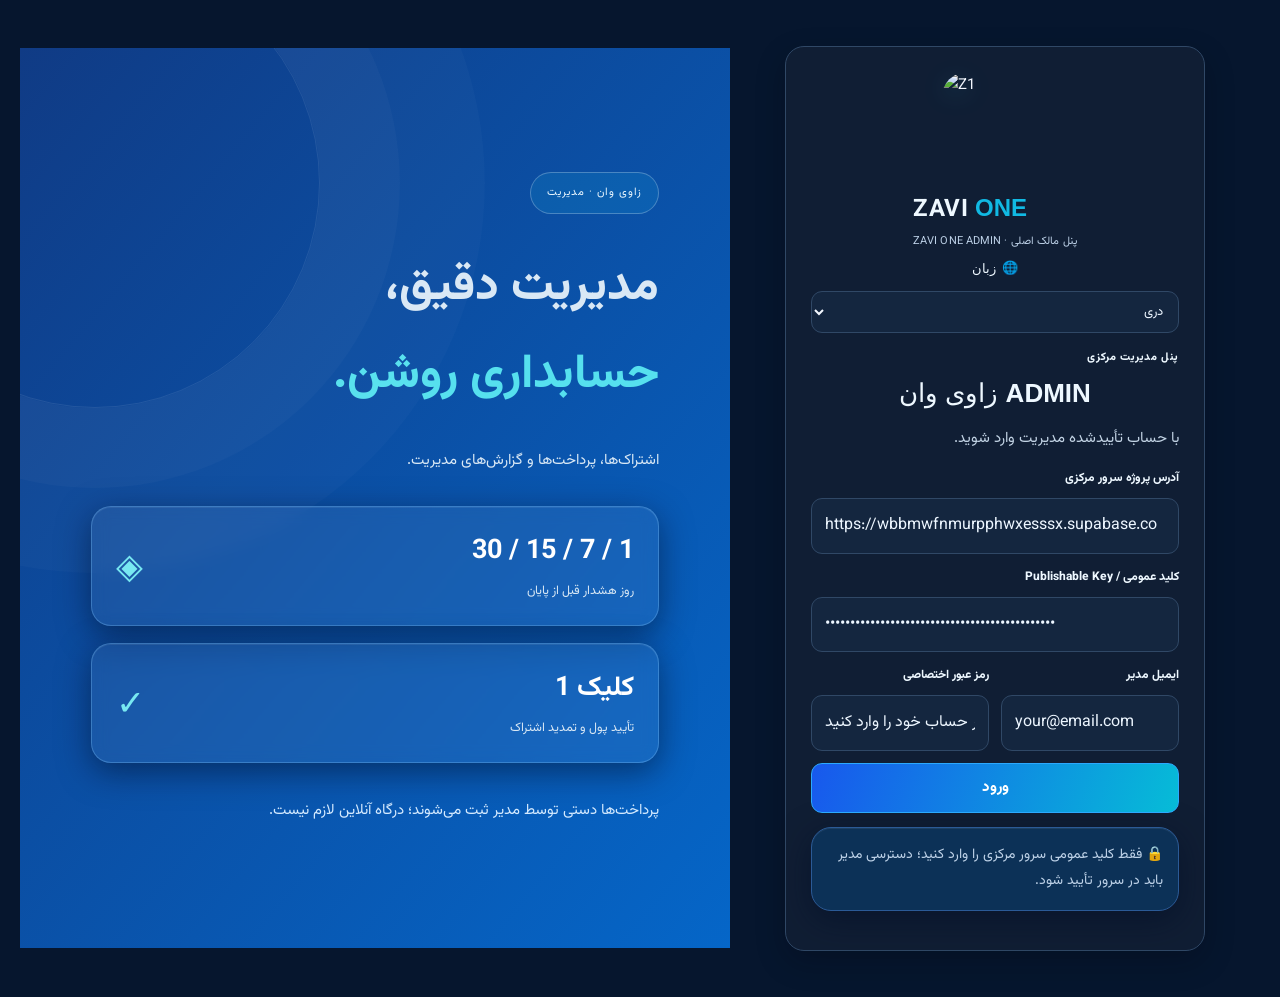
==== commit ee0e46c1: "feat(admin): wire settings preferences module into live WebView page" ====
--- a/apps/admin/index.html
+++ b/apps/admin/index.html
@@ -18,7 +18,7 @@
 <link rel="stylesheet" href="./zavi-signature-v35.css?v=35.0">
 <link rel="stylesheet" href="./zavi-premium-v37.css?v=37.0"><link rel="stylesheet" href="./zavi-layout-contrast-v40.css?v=40.0"><link rel="stylesheet" href="./zavi-admin-v41-readable.css?v=41.2"><link rel="stylesheet" href="./zavi-studio-admin-v637.css?v=63.7"><link rel="stylesheet" href="./zavi-admin-polish-v638.css?v=63.8"><link rel="stylesheet" href="./zavi-admin-premium-v639.css?v=63.9"><link rel="stylesheet" href="./zavi-admin-finish-v640.css?v=64.0"><link rel="stylesheet" href="./zavi-admin-studio-v642.css?v=64.2"><link rel="stylesheet" href="./zavi-admin-comfort-v643.css?v=64.3"><link rel="stylesheet" href="./zavi-admin-experience-v645.css?v=64.5"><link rel="stylesheet" href="./zavi-v659-admin.css?v=65.9"><link rel="stylesheet" href="./zavi-admin-next-v1.css?v=1.0"><link rel="stylesheet" href="./zavi-admin-theme-v11.css?v=1.1">
 <link rel="stylesheet" href="./zavi-admin-v143-a11y.css?v=1.4.3"><link rel="stylesheet" href="./zavi-admin-renewal-hotfix-v144.css?v=1.4.4"><link rel="stylesheet" href="./zavi-luxe-safe-v2.css?v=2.0"><link rel="stylesheet" href="./zavi-web-responsive-v1.css?v=20261024-1"><link rel="stylesheet" href="./zavi-entry-appearance.css"><link rel="stylesheet" href="./zavi-dual-command-v6605.css?v=source-parity-1"><link rel="stylesheet" href="./zavi-three-sizes-v6588.css?v=1"><link rel="stylesheet" href="./zavi-landscape-v6589.css?v=1"><link rel="stylesheet" href="./zavi-mobile-rescue-v6590.css?v=1"><link rel="stylesheet" href="./zavi-admin-ipad-v1438.css?v=1"><link rel="stylesheet" href="./zavi-admin-theme-congrats-v1440.css?v=1"><link rel="stylesheet" href="./zavi-clean-professional-v1458.css?v=1" data-zavi-preserve-features="true">
-</head><body>
+<link rel="stylesheet" href="./zavi-ui-foundation-v2.css?v=2" data-zavi-ui-foundation="2"><link rel="stylesheet" href="./zavi-preferences-v2.css?v=2"><script defer src="./zavi-preferences-v2.js?v=2" data-zavi-app="admin"></script></head><body>
 <div id="toast" aria-live="polite"></div>
 <div id="authScreen" class="auth-wrapper"><section class="auth-card"><div class="auth-logo"><img src="./icon.png" alt="Z1"><div><strong>ZAVI <span>ONE</span></strong><small>ZAVI ONE ADMIN · پنل مالک اصلی</small></div></div><div class="admin-auth-language"><label for="zaviAdminAuthLanguage">🌐 <span>زبان</span></label><select id="zaviAdminAuthLanguage" class="zavi-language-picker" aria-label="زبان سیستم"><option value="fa-AF">دری</option><option value="ps-AF">پښتو</option><option value="en">English</option></select></div><div class="eyebrow">پنل مدیریت مرکزی</div><h1>ZAVI ONE ADMIN</h1><p class="hint">با حساب تأییدشده مدیریت وارد شوید.</p><div class="form-group"><label>آدرس پروژه سرور مرکزی</label><input id="cfgUrl" dir="ltr" type="url" placeholder="آدرس سرور اختصاصی"></div><div class="form-group"><label>کلید عمومی / Publishable Key</label><input id="cfgKey" dir="ltr" type="password" placeholder="sb_publishable_..."></div><div class="form-row"><div class="form-group"><label>ایمیل مدیر</label><input id="authEmail" dir="ltr" type="email" placeholder="your@email.com"></div><div class="form-group"><label for="authPassword">رمز عبور اختصاصی</label><input id="authPassword" dir="ltr" type="password" autocomplete="current-password" minlength="8" placeholder="رمز عبور حساب خود را وارد کنید"></div></div><button id="loginBtn" class="button primary full" type="button">ورود</button><div class="auth-actions"><button class="button ghost" type="button" id="resumeBtn" hidden>ادامه با حساب ذخیره‌شده</button><button class="button link" type="button" id="demoBtn" hidden>نسخه آزمایشی محلی</button></div><p class="security-note">🔒 فقط کلید عمومی سرور مرکزی را وارد کنید؛ دسترسی مدیر باید در سرور تأیید شود.</p></section><aside class="auth-promo"><div class="promo-glow"></div><div class="capsule">ZAVI ONE · ADMIN</div><h2>مدیریت دقیق،<br><em>حسابداری روشن.</em></h2><p>اشتراک‌ها، پرداخت‌ها و گزارش‌های مدیریت.</p><div class="promo-stat"><div><b>۳۰ / ۱۵ / ۷ / ۱</b><small>روز هشدار قبل از پایان</small></div><span>◈</span></div><div class="promo-stat"><div><b>۱ کلیک</b><small>تأیید پول و تمدید اشتراک</small></div><span>✓</span></div><div class="promo-footer">پرداخت‌ها دستی توسط مدیر ثبت می‌شوند؛ درگاه آنلاین لازم نیست.</div></aside></div>
 <div id="appScreen" class="app-shell" hidden><aside class="sidebar"><div class="brand"><img src="./icon.png" alt="Z1"><div><strong>ZAVI <span>ONE</span></strong><small>ONE ADMIN</small></div></div><div class="zavi-v6-menu-scroll" role="region" aria-label="منوی قابل پیمایش">
@@ -37,4 +37,5 @@
 <script src="./zavi-i18n-v22.js?v=1.3" defer></script><script src="./zavi-auto-update-v18.js?v=18" defer></script><script src="./zavi-dual-calendar-v22.js?v=28.0" defer></script><script src="./zavi-theme-v29.js?v=29.0" defer></script>
 <script src="./zavi-admin-v41-mobile-tables.js?v=41.1" defer></script><script src="./zavi-update-center-v643.js?v=64.3" defer></script><script src="./zavi-display-digits-v645.js?v=64.5" defer></script><script src="./zavi-admin-next-v1.js?v=1.0" defer></script><script src="./zavi-admin-theme-v11.js?v=1.1" defer></script><script src="./zavi-admin-service-whatsapp-v139.js?v=1.3.9" defer></script><script defer src="./zavi-admin-v140-ui-fixes.js?v=1.4.0"></script><script defer src="./zavi-admin-recovery-v141.js?v=1.4.2"></script><script defer src="./zavi-luxe-safe-v2.js?v=2.0"></script><script defer src="./zavi-web-responsive-v1.js?v=20261024-1"></script><script defer src="./zavi-three-sizes-v6588.js?v=1" data-zavi-app="admin"></script><script defer src="./zavi-landscape-v6589.js?v=1"></script><script defer src="./zavi-mobile-rescue-v6590.js?v=1"></script><script defer src="./zavi-admin-ipad-v1438.js?v=1"></script><script defer src="./zavi-admin-trial7-restored.js?v=1"></script><script defer src="./zavi-admin-renewal-v1439.js?v=1"></script><script defer src="./zavi-admin-congratulations-v1440.js?v=1"></script><script defer src="./zavi-admin-command-v1441.js?v=1"></script><script defer src="./zavi-dual-command-v6605.js?v=source-parity-1" data-zavi-command-app="admin"></script><link rel="stylesheet" href="./zavi-admin-showcase-v1459.css?v=1" data-zavi-showcase="true">
 <script defer src="../../packages/shared/database/supabase-config.js" data-zavi-shared="database"></script><script defer src="../../packages/shared/security/access-contract.js" data-zavi-shared="security"></script><script defer src="../../packages/shared/i18n/language-core.js" data-zavi-shared="i18n"></script>
+<link rel="stylesheet" href="./zavi-unified-compact-v1.css?v=1" data-zavi-visual-only="true">
 </body></html>
--- a/apps/admin/zavi-preferences-v2.css
+++ b/apps/admin/zavi-preferences-v2.css
@@ -0,0 +1,3 @@
+/* Appearance/language controls in existing settings, no floating overlays. */
+.zui-preferences{padding:14px;margin:0 0 12px;border:1px solid var(--zui-line,#b9c9d9);border-radius:14px;background:var(--zui-surface,#fff);color:var(--zui-fg,#162b44);max-width:100%;box-sizing:border-box}
+.zui-preferences h3{font-size:16px;margin:0 0 12px;color:inherit}.zui-pref-row{display:flex;align-items:center;justify-content:space-between;gap:10px;flex-wrap:wrap;margin-top:10px}.zui-pref-row>span{font-weight:650}.zui-pref-buttons{display:flex;flex-wrap:wrap;gap:6px}.zui-pref-buttons button{min-height:36px;padding:6px 10px;border:1px solid var(--zui-line,#b9c9d9);border-radius:10px;color:var(--zui-fg,#162b44);background:var(--zui-surface-2,#f8fafc);font:inherit;cursor:pointer}.zui-pref-buttons button[aria-pressed="true"]{outline:2px solid var(--zui-action,#1266bb);outline-offset:-2px;font-weight:800}
--- a/apps/admin/zavi-unified-compact-v1.css
+++ b/apps/admin/zavi-unified-compact-v1.css
@@ -0,0 +1,10 @@
+/* Unified compact design. Visual-only: existing features and records are preserved. */
+html,body{max-width:100%;overflow-x:clip}
+:is(#content,#view) :is(.card,.panel,.settings-card,.summary-card,.report-card,.form-card,.admin-card,.service-card,.table-card){box-sizing:border-box;min-width:0;border-radius:14px}
+:is(#content,#view) :is(.card,.panel,.settings-card,.summary-card,.report-card,.form-card,.admin-card,.service-card,.table-card) :is(h1,h2,h3,h4,p){overflow-wrap:anywhere}
+:is(#content,#view,#overlay,#modalBg) :is(input,select,textarea,button){box-sizing:border-box;max-width:100%;min-width:0}
+:is(#content,#view,#overlay,#modalBg) :is(input,select,textarea){min-height:42px;border-radius:10px}
+:is(#content,#view,#overlay,#modalBg) :is(button,.btn,.button){min-height:38px;border-radius:10px;white-space:normal;overflow-wrap:anywhere}
+:is(#content,#view) :is(.table-wrap,.table-container,.responsive-table){max-width:100%;overflow-x:auto}
+:is(#overlay,#modalBg) :is(.modal,.dialog,.modal-content){box-sizing:border-box;max-width:min(96vw,640px);max-height:calc(100dvh - 24px);overflow-y:auto}
+@media(max-width:600px){:is(#content,#view) :is(.card,.panel,.settings-card,.summary-card,.report-card,.form-card,.admin-card,.service-card,.table-card){padding:clamp(10px,3vw,16px);margin-block:8px}:is(#content,#view,#overlay,#modalBg) :is(input,select,textarea){font-size:16px}}
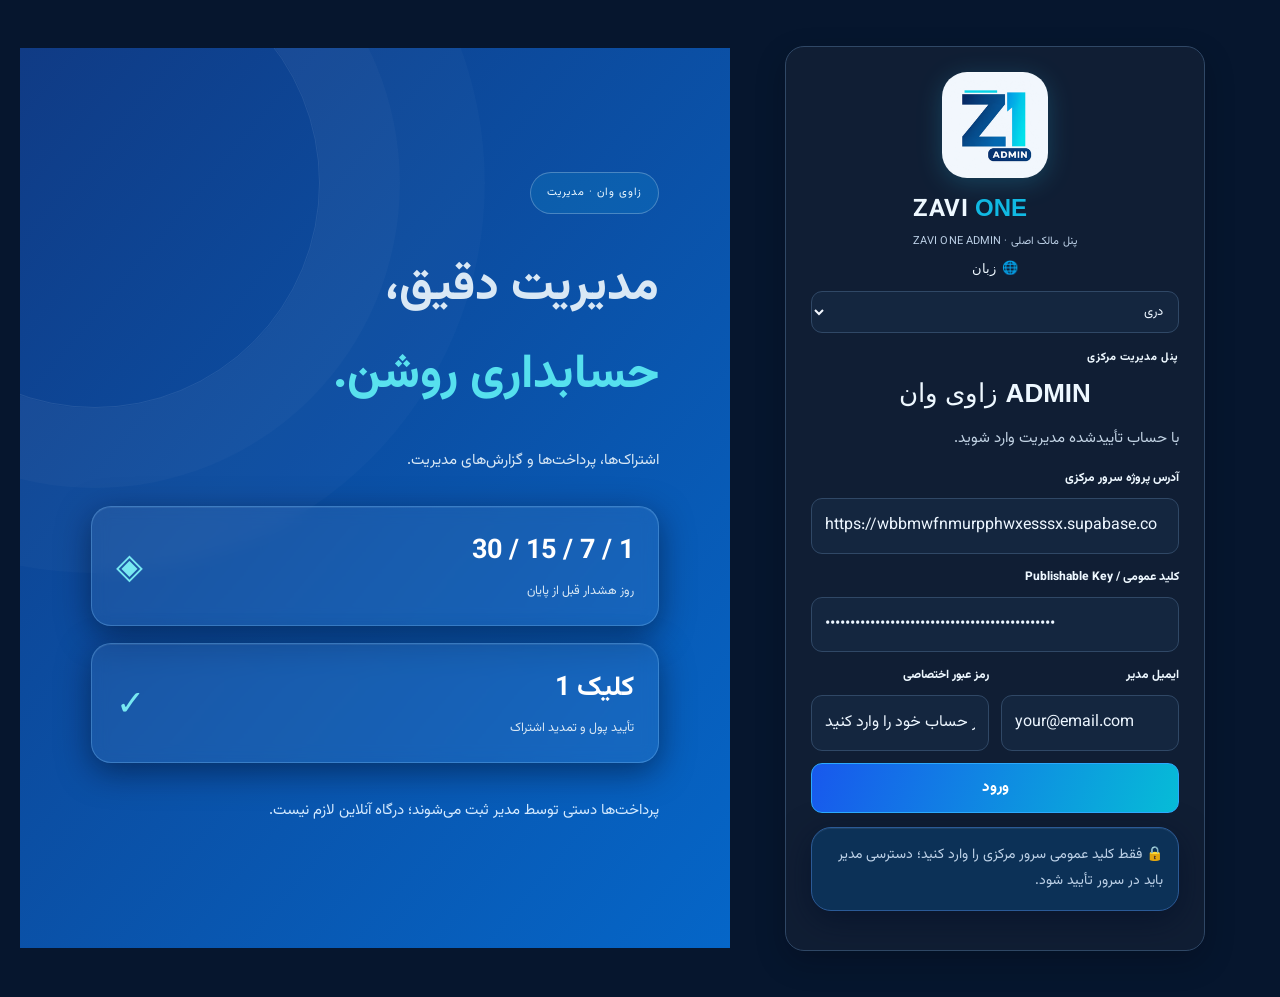
==== commit 6d48865b: "fix(admin): replace missing image references with bundled app icon" ====
--- a/apps/admin/index.html
+++ b/apps/admin/index.html
@@ -1,4 +1,4 @@
-<!doctype html><html lang="fa-AF" dir="rtl"><head><script id="zavi-early-language-v30">try{let l=localStorage.getItem("zavi_admin_language_v18");if(!["en","ps-AF","fa-AF"].includes(l))l="fa-AF";document.documentElement.lang=l;document.documentElement.dir=l==="en"?"ltr":"rtl";document.documentElement.setAttribute("data-zavi-lang",l)}catch(_){}</script><script id="zavi-theme-bootstrap-v29">try{document.documentElement.setAttribute("data-zavi-theme",localStorage.getItem("zavi_theme_preference_v29")==="dark"?"dark":"light")}catch(e){document.documentElement.setAttribute("data-zavi-theme","light")}</script><link rel="stylesheet" href="./zavi-i18n-v22.css?v=26.0"><meta charset="utf-8"><meta name="viewport" content="width=device-width,initial-scale=1,viewport-fit=cover"><meta name="theme-color" content="#06142d"><meta name="description" content="پنل مدیریت اشتراک ZAVI ONE برای مالک برند"><title>ZAVI ONE ADMIN | مدیریت اشتراک و درآمد</title><link rel="icon" href="./icon.png"><link rel="manifest" href="./manifest.webmanifest"><link rel="stylesheet" href="./style.css"><link rel="stylesheet" href="./graphic-v24-1.css?v=2416"><link rel="stylesheet" href="./zavi-graphic-refresh.css?v=3"><link rel="stylesheet" href="./neon-admin-v47.css?v=53-neon"><link rel="stylesheet" href="./zavi-android-v5-fix.css?v=8-visibility-corrected" data-zavi-mobile="v5">
+<!doctype html><html lang="fa-AF" dir="rtl"><head><script id="zavi-early-language-v30">try{let l=localStorage.getItem("zavi_admin_language_v18");if(!["en","ps-AF","fa-AF"].includes(l))l="fa-AF";document.documentElement.lang=l;document.documentElement.dir=l==="en"?"ltr":"rtl";document.documentElement.setAttribute("data-zavi-lang",l)}catch(_){}</script><script id="zavi-theme-bootstrap-v29">try{document.documentElement.setAttribute("data-zavi-theme",localStorage.getItem("zavi_theme_preference_v29")==="dark"?"dark":"light")}catch(e){document.documentElement.setAttribute("data-zavi-theme","light")}</script><link rel="stylesheet" href="./zavi-i18n-v22.css?v=26.0"><meta charset="utf-8"><meta name="viewport" content="width=device-width,initial-scale=1,viewport-fit=cover"><meta name="theme-color" content="#06142d"><meta name="description" content="پنل مدیریت اشتراک ZAVI ONE برای مالک برند"><title>ZAVI ONE ADMIN | مدیریت اشتراک و درآمد</title><link rel="icon" href="./icon-192.png"><link rel="manifest" href="./manifest.webmanifest"><link rel="stylesheet" href="./style.css"><link rel="stylesheet" href="./graphic-v24-1.css?v=2416"><link rel="stylesheet" href="./zavi-graphic-refresh.css?v=3"><link rel="stylesheet" href="./neon-admin-v47.css?v=53-neon"><link rel="stylesheet" href="./zavi-android-v5-fix.css?v=8-visibility-corrected" data-zavi-mobile="v5">
 <link rel="stylesheet" href="./zavi-android-v6-fix.css?v=8-login-base" data-zavi-mobile="v6">
 <link rel="stylesheet" href="./zavi-android-v7-fix.css?v=7-modal-hidden" data-zavi-mobile="v7">
 <style id="zavi-login-visibility-critical">[hidden],#modalBg[hidden],#appScreen[hidden],#authScreen[hidden]{display:none!important}#modalBg[hidden]{visibility:hidden!important;pointer-events:none!important}</style>
@@ -20,8 +20,8 @@
 <link rel="stylesheet" href="./zavi-admin-v143-a11y.css?v=1.4.3"><link rel="stylesheet" href="./zavi-admin-renewal-hotfix-v144.css?v=1.4.4"><link rel="stylesheet" href="./zavi-luxe-safe-v2.css?v=2.0"><link rel="stylesheet" href="./zavi-web-responsive-v1.css?v=20261024-1"><link rel="stylesheet" href="./zavi-entry-appearance.css"><link rel="stylesheet" href="./zavi-dual-command-v6605.css?v=source-parity-1"><link rel="stylesheet" href="./zavi-three-sizes-v6588.css?v=1"><link rel="stylesheet" href="./zavi-landscape-v6589.css?v=1"><link rel="stylesheet" href="./zavi-mobile-rescue-v6590.css?v=1"><link rel="stylesheet" href="./zavi-admin-ipad-v1438.css?v=1"><link rel="stylesheet" href="./zavi-admin-theme-congrats-v1440.css?v=1"><link rel="stylesheet" href="./zavi-clean-professional-v1458.css?v=1" data-zavi-preserve-features="true">
 <link rel="stylesheet" href="./zavi-ui-foundation-v2.css?v=2" data-zavi-ui-foundation="2"><link rel="stylesheet" href="./zavi-preferences-v2.css?v=2"><script defer src="./zavi-preferences-v2.js?v=2" data-zavi-app="admin"></script></head><body>
 <div id="toast" aria-live="polite"></div>
-<div id="authScreen" class="auth-wrapper"><section class="auth-card"><div class="auth-logo"><img src="./icon.png" alt="Z1"><div><strong>ZAVI <span>ONE</span></strong><small>ZAVI ONE ADMIN · پنل مالک اصلی</small></div></div><div class="admin-auth-language"><label for="zaviAdminAuthLanguage">🌐 <span>زبان</span></label><select id="zaviAdminAuthLanguage" class="zavi-language-picker" aria-label="زبان سیستم"><option value="fa-AF">دری</option><option value="ps-AF">پښتو</option><option value="en">English</option></select></div><div class="eyebrow">پنل مدیریت مرکزی</div><h1>ZAVI ONE ADMIN</h1><p class="hint">با حساب تأییدشده مدیریت وارد شوید.</p><div class="form-group"><label>آدرس پروژه سرور مرکزی</label><input id="cfgUrl" dir="ltr" type="url" placeholder="آدرس سرور اختصاصی"></div><div class="form-group"><label>کلید عمومی / Publishable Key</label><input id="cfgKey" dir="ltr" type="password" placeholder="sb_publishable_..."></div><div class="form-row"><div class="form-group"><label>ایمیل مدیر</label><input id="authEmail" dir="ltr" type="email" placeholder="your@email.com"></div><div class="form-group"><label for="authPassword">رمز عبور اختصاصی</label><input id="authPassword" dir="ltr" type="password" autocomplete="current-password" minlength="8" placeholder="رمز عبور حساب خود را وارد کنید"></div></div><button id="loginBtn" class="button primary full" type="button">ورود</button><div class="auth-actions"><button class="button ghost" type="button" id="resumeBtn" hidden>ادامه با حساب ذخیره‌شده</button><button class="button link" type="button" id="demoBtn" hidden>نسخه آزمایشی محلی</button></div><p class="security-note">🔒 فقط کلید عمومی سرور مرکزی را وارد کنید؛ دسترسی مدیر باید در سرور تأیید شود.</p></section><aside class="auth-promo"><div class="promo-glow"></div><div class="capsule">ZAVI ONE · ADMIN</div><h2>مدیریت دقیق،<br><em>حسابداری روشن.</em></h2><p>اشتراک‌ها، پرداخت‌ها و گزارش‌های مدیریت.</p><div class="promo-stat"><div><b>۳۰ / ۱۵ / ۷ / ۱</b><small>روز هشدار قبل از پایان</small></div><span>◈</span></div><div class="promo-stat"><div><b>۱ کلیک</b><small>تأیید پول و تمدید اشتراک</small></div><span>✓</span></div><div class="promo-footer">پرداخت‌ها دستی توسط مدیر ثبت می‌شوند؛ درگاه آنلاین لازم نیست.</div></aside></div>
-<div id="appScreen" class="app-shell" hidden><aside class="sidebar"><div class="brand"><img src="./icon.png" alt="Z1"><div><strong>ZAVI <span>ONE</span></strong><small>ONE ADMIN</small></div></div><div class="zavi-v6-menu-scroll" role="region" aria-label="منوی قابل پیمایش">
+<div id="authScreen" class="auth-wrapper"><section class="auth-card"><div class="auth-logo"><img src="./icon-192.png" alt="Z1"><div><strong>ZAVI <span>ONE</span></strong><small>ZAVI ONE ADMIN · پنل مالک اصلی</small></div></div><div class="admin-auth-language"><label for="zaviAdminAuthLanguage">🌐 <span>زبان</span></label><select id="zaviAdminAuthLanguage" class="zavi-language-picker" aria-label="زبان سیستم"><option value="fa-AF">دری</option><option value="ps-AF">پښتو</option><option value="en">English</option></select></div><div class="eyebrow">پنل مدیریت مرکزی</div><h1>ZAVI ONE ADMIN</h1><p class="hint">با حساب تأییدشده مدیریت وارد شوید.</p><div class="form-group"><label>آدرس پروژه سرور مرکزی</label><input id="cfgUrl" dir="ltr" type="url" placeholder="آدرس سرور اختصاصی"></div><div class="form-group"><label>کلید عمومی / Publishable Key</label><input id="cfgKey" dir="ltr" type="password" placeholder="sb_publishable_..."></div><div class="form-row"><div class="form-group"><label>ایمیل مدیر</label><input id="authEmail" dir="ltr" type="email" placeholder="your@email.com"></div><div class="form-group"><label for="authPassword">رمز عبور اختصاصی</label><input id="authPassword" dir="ltr" type="password" autocomplete="current-password" minlength="8" placeholder="رمز عبور حساب خود را وارد کنید"></div></div><button id="loginBtn" class="button primary full" type="button">ورود</button><div class="auth-actions"><button class="button ghost" type="button" id="resumeBtn" hidden>ادامه با حساب ذخیره‌شده</button><button class="button link" type="button" id="demoBtn" hidden>نسخه آزمایشی محلی</button></div><p class="security-note">🔒 فقط کلید عمومی سرور مرکزی را وارد کنید؛ دسترسی مدیر باید در سرور تأیید شود.</p></section><aside class="auth-promo"><div class="promo-glow"></div><div class="capsule">ZAVI ONE · ADMIN</div><h2>مدیریت دقیق،<br><em>حسابداری روشن.</em></h2><p>اشتراک‌ها، پرداخت‌ها و گزارش‌های مدیریت.</p><div class="promo-stat"><div><b>۳۰ / ۱۵ / ۷ / ۱</b><small>روز هشدار قبل از پایان</small></div><span>◈</span></div><div class="promo-stat"><div><b>۱ کلیک</b><small>تأیید پول و تمدید اشتراک</small></div><span>✓</span></div><div class="promo-footer">پرداخت‌ها دستی توسط مدیر ثبت می‌شوند؛ درگاه آنلاین لازم نیست.</div></aside></div>
+<div id="appScreen" class="app-shell" hidden><aside class="sidebar"><div class="brand"><img src="./icon-192.png" alt="Z1"><div><strong>ZAVI <span>ONE</span></strong><small>ONE ADMIN</small></div></div><div class="zavi-v6-menu-scroll" role="region" aria-label="منوی قابل پیمایش">
 <p class="sidebar-caption">پنل اختصاصی مدیریت برند</p><nav class="nav"><button data-page="overview" class="nav-item selected"><span>⌂</span> داشبورد</button><button data-page="customers" class="nav-item"><span>▣</span> مدیریت فروشگاه‌ها و اشتراک‌ها</button><button data-page="devices" class="nav-item"><span>▤</span> دستگاه‌های مشتریان</button><button data-page="support" class="nav-item"><span>☏</span> پشتیبانی و تیکت‌ها</button><button data-page="payments" class="nav-item"><span>▣</span> سوابق تمدید</button><button data-page="finance" class="nav-item"><span>▥</span> حسابداری درآمد</button><button data-page="activity" class="nav-item"><span>◷</span> پیگیری و فعالیت‌ها</button><button data-page="health" class="nav-item"><span>♡</span> وضعیت و سلامت سیستم</button><button type="button" id="z24NavOpen" class="nav-item" hidden><span>♧</span> کنترول حساب‌ها و بازیابی رمز</button><button data-page="brand" class="nav-item"><span>♛</span> مدیریت برند</button><button data-page="security" class="nav-item"><span>♙</span> امنیت و دسترسی</button><button data-page="settings" class="nav-item"><span>⚙</span> تنظیمات</button></nav>
 </div>
 <div class="sidebar-bottom"><div class="zavi-side-secure"><span class="zavi-shield">✓</span><div><b>پنل مدیریت امن</b><small>دسترسی با تأیید سرور</small></div></div><div class="role-badge">◉ &nbsp; حساب مدیر تأییدشده</div><small id="sidebarEmail"></small><button class="logout-btn" id="logoutBtn">خروج از پنل</button></div></aside>
@@ -29,7 +29,7 @@
 <div class="admin-drawer-scrim" id="adminDrawerScrim" hidden></div><nav class="admin-mobile-nav" aria-label="ناوبری موبایل" hidden>
 <button type="button" data-page="overview">⌂<span>داشبورد</span></button><button type="button" data-page="customers">▣<span>فروشگاه‌ها</span></button><button type="button" data-page="payments">♛<span>اشتراک‌ها</span></button><button type="button" data-page="support">☏<span>پشتیبانی</span></button><button type="button" id="adminMoreBtn">☰<span>بیشتر</span></button></nav>
 <div id="zaviAdminSplash" class="zavi-admin-splash" role="status" aria-live="polite" aria-label="در حال بازشدن ZAVI ONE ADMIN">
- <div class="splash-glow"></div><div class="splash-content"><img src="./z1-admin-official.jpg" alt="Z1 ADMIN" width="128" height="128">
+ <div class="splash-glow"></div><div class="splash-content"><img src="./icon-192.png" alt="Z1 ADMIN" width="128" height="128">
  <strong>ZAVI ONE <em>ADMIN</em></strong><span>پنل مدیریت مرکزی</span><div class="splash-progress"><i></i></div><small>مدیریت امن و حرفه‌ای</small></div>
 </div>
 <div id="modalBg" class="modal-bg" hidden aria-hidden="true"><section class="modal-card" role="dialog" aria-modal="true" aria-labelledby="modalTitle"><header class="modal-head"><div><span class="eyebrow">ZAVI ONE ADMIN</span><h2 id="modalTitle">تمدید اشتراک مشتری</h2></div><button id="modalClose" class="close-modal">×</button></header><div id="modalBody"></div></section></div>
--- a/apps/admin/zavi-unified-compact-v1.css
+++ b/apps/admin/zavi-unified-compact-v1.css
@@ -8,3 +8,35 @@
 :is(#content,#view) :is(.table-wrap,.table-container,.responsive-table){max-width:100%;overflow-x:auto}
 :is(#overlay,#modalBg) :is(.modal,.dialog,.modal-content){box-sizing:border-box;max-width:min(96vw,640px);max-height:calc(100dvh - 24px);overflow-y:auto}
 @media(max-width:600px){:is(#content,#view) :is(.card,.panel,.settings-card,.summary-card,.report-card,.form-card,.admin-card,.service-card,.table-card){padding:clamp(10px,3vw,16px);margin-block:8px}:is(#content,#view,#overlay,#modalBg) :is(input,select,textarea){font-size:16px}}
+
+/* Feature-preserving mobile admin layout: never hide existing management actions. */
+html,body{overflow-x:clip;overscroll-behavior-y:contain}
+#content,#view{min-width:0;max-width:100%;overflow-wrap:break-word}
+:is(#content,#view) :is(.card,.panel,.admin-card,.settings-card,.table-card){height:auto;max-height:none}
+:is(#content,#view) :is(.grid,.cards,.stats-grid,.admin-grid){min-width:0;max-width:100%}
+:is(#content,#view) :is(.table-wrap,.table-container,.responsive-table){overflow-x:auto;-webkit-overflow-scrolling:touch}
+:is(#overlay,#modalBg) :is(.modal,.dialog,.modal-content){overscroll-behavior:contain}
+@media(max-width:600px){
+ #content,#view{padding-inline:max(8px,env(safe-area-inset-left)) max(8px,env(safe-area-inset-right))}
+ :is(#content,#view) :is(.grid,.cards,.stats-grid,.admin-grid){grid-template-columns:repeat(auto-fit,minmax(min(100%,155px),1fr));gap:8px}
+ :is(#content,#view) :is(.card,.panel,.admin-card,.settings-card,.table-card){padding:12px;line-height:1.55}
+}
+
+/* v2 responsive readability: preserve every action, field and accounting table. */
+:root{color-scheme:light dark}
+#content,#view{padding-bottom:max(18px,env(safe-area-inset-bottom));}
+:is(#content,#view) :is(.card,.panel,.form-card,.settings-card,.report-card,.table-card,.admin-card){overflow:visible;min-width:0}
+:is(#content,#view) :is(.card,.panel,.form-card,.settings-card,.report-card,.table-card,.admin-card) :is(input,select,textarea){width:min(100%,100%);}
+:is(#content,#view) :is(.table-wrap,.table-container,.responsive-table){display:block;max-width:100%;overflow-x:auto;overscroll-behavior-inline:contain}
+:is(#content,#view) :is(table){border-collapse:separate;border-spacing:0;max-width:none}
+:is(#content,#view) :is(th,td){vertical-align:middle;overflow-wrap:normal}
+:is(#content,#view) :is(.toolbar,.actions,.form-actions,.button-row){display:flex;flex-wrap:wrap;gap:8px;align-items:center;min-width:0}
+:is(#content,#view,#overlay,#modalBg) :is(button,.btn,.button,input,select,textarea):focus-visible{outline:2px solid #20b7c5;outline-offset:2px}
+html[data-zavi-theme="light"] :is(#content,#view,#overlay,#modalBg) :is(input,select,textarea){color:#182b3e;background-color:#fff;border-color:#9eafbf}
+html[data-zavi-theme="light"] :is(#content,#view) :is(.muted,.hint,.helper,.caption,small){color:#40566c;opacity:1}
+@media(max-width:600px){
+ :is(#content,#view) :is(.toolbar,.actions,.form-actions,.button-row)>:is(button,.btn,.button){flex:0 1 auto;min-width:90px}
+ :is(#content,#view) :is(.card,.panel,.form-card,.settings-card,.report-card,.table-card,.admin-card){margin-inline:0}
+ :is(#overlay,#modalBg) :is(.modal,.dialog,.modal-content){width:min(96vw,640px);max-height:calc(100dvh - 24px);overflow-y:auto}
+}
+@media(prefers-reduced-motion:reduce){:is(#content,#view,#overlay,#modalBg) *{scroll-behavior:auto!important;animation-duration:.01ms!important;transition-duration:.01ms!important}}
